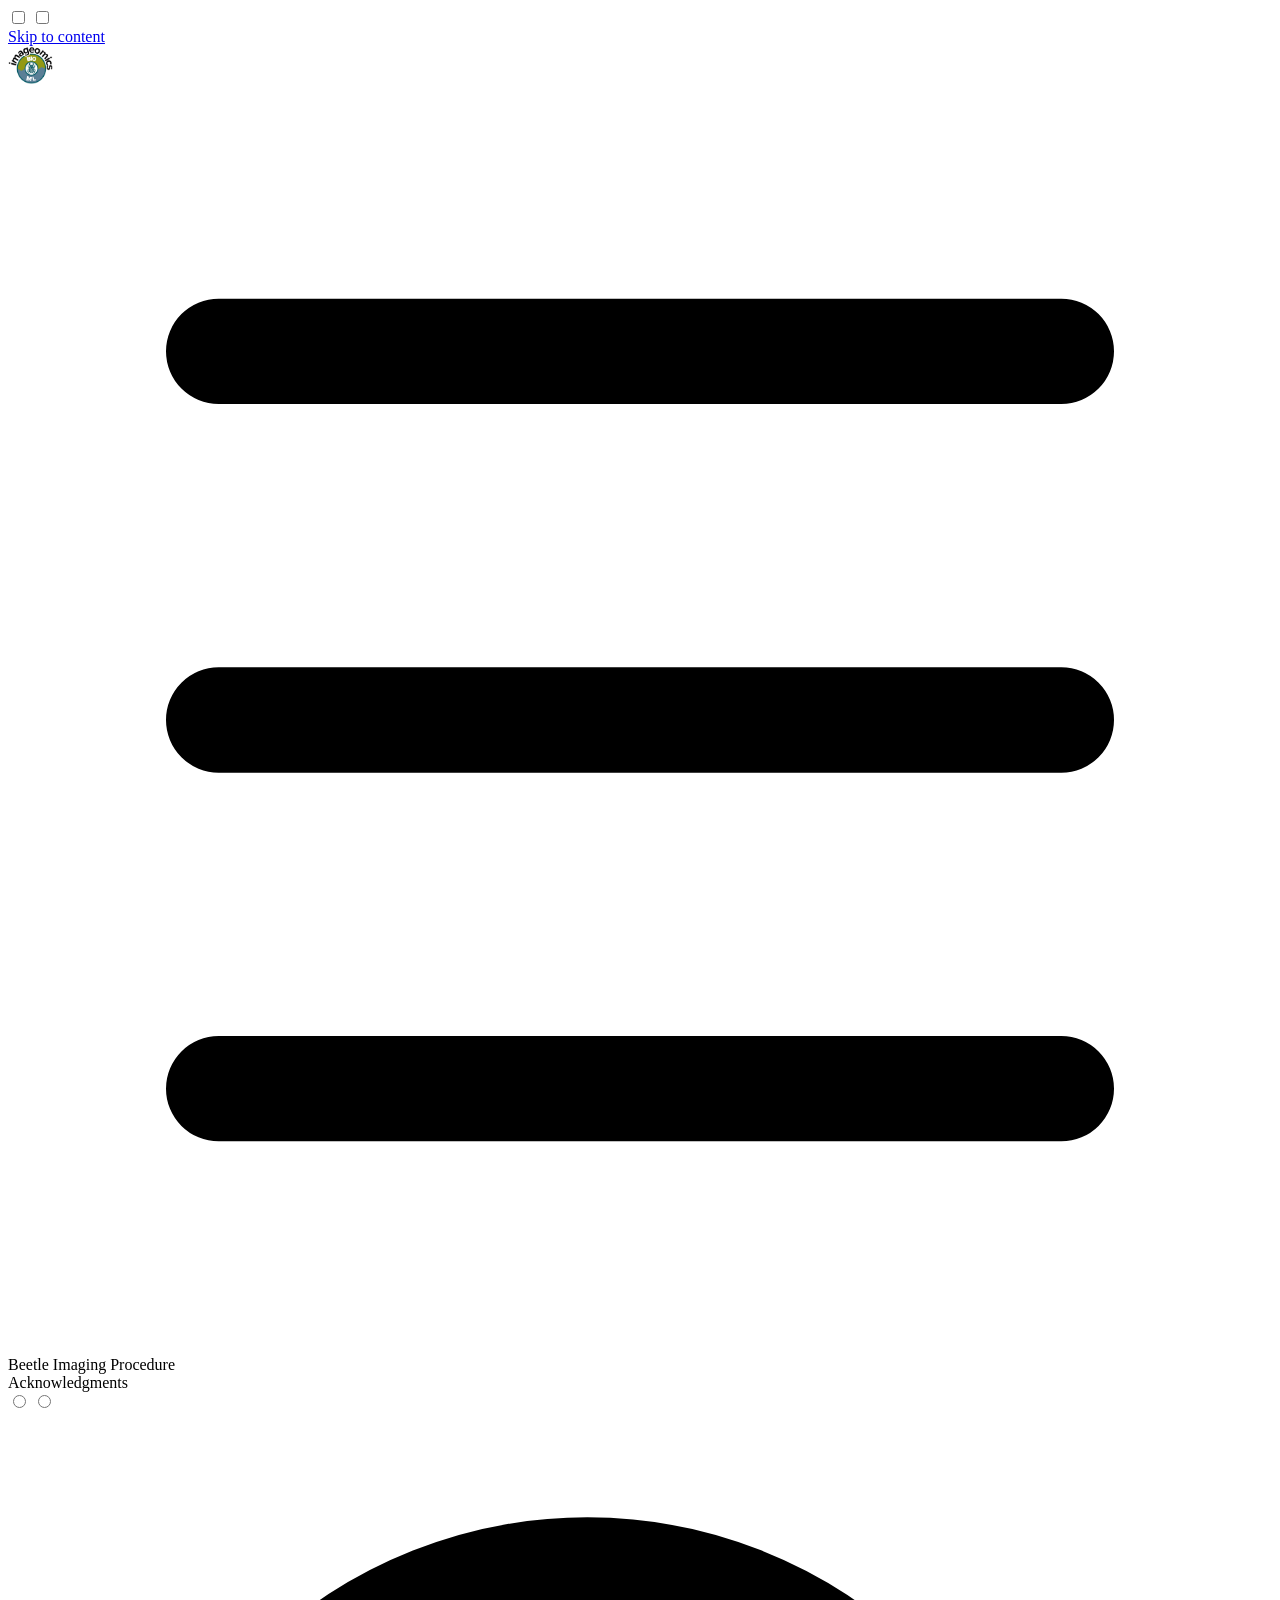
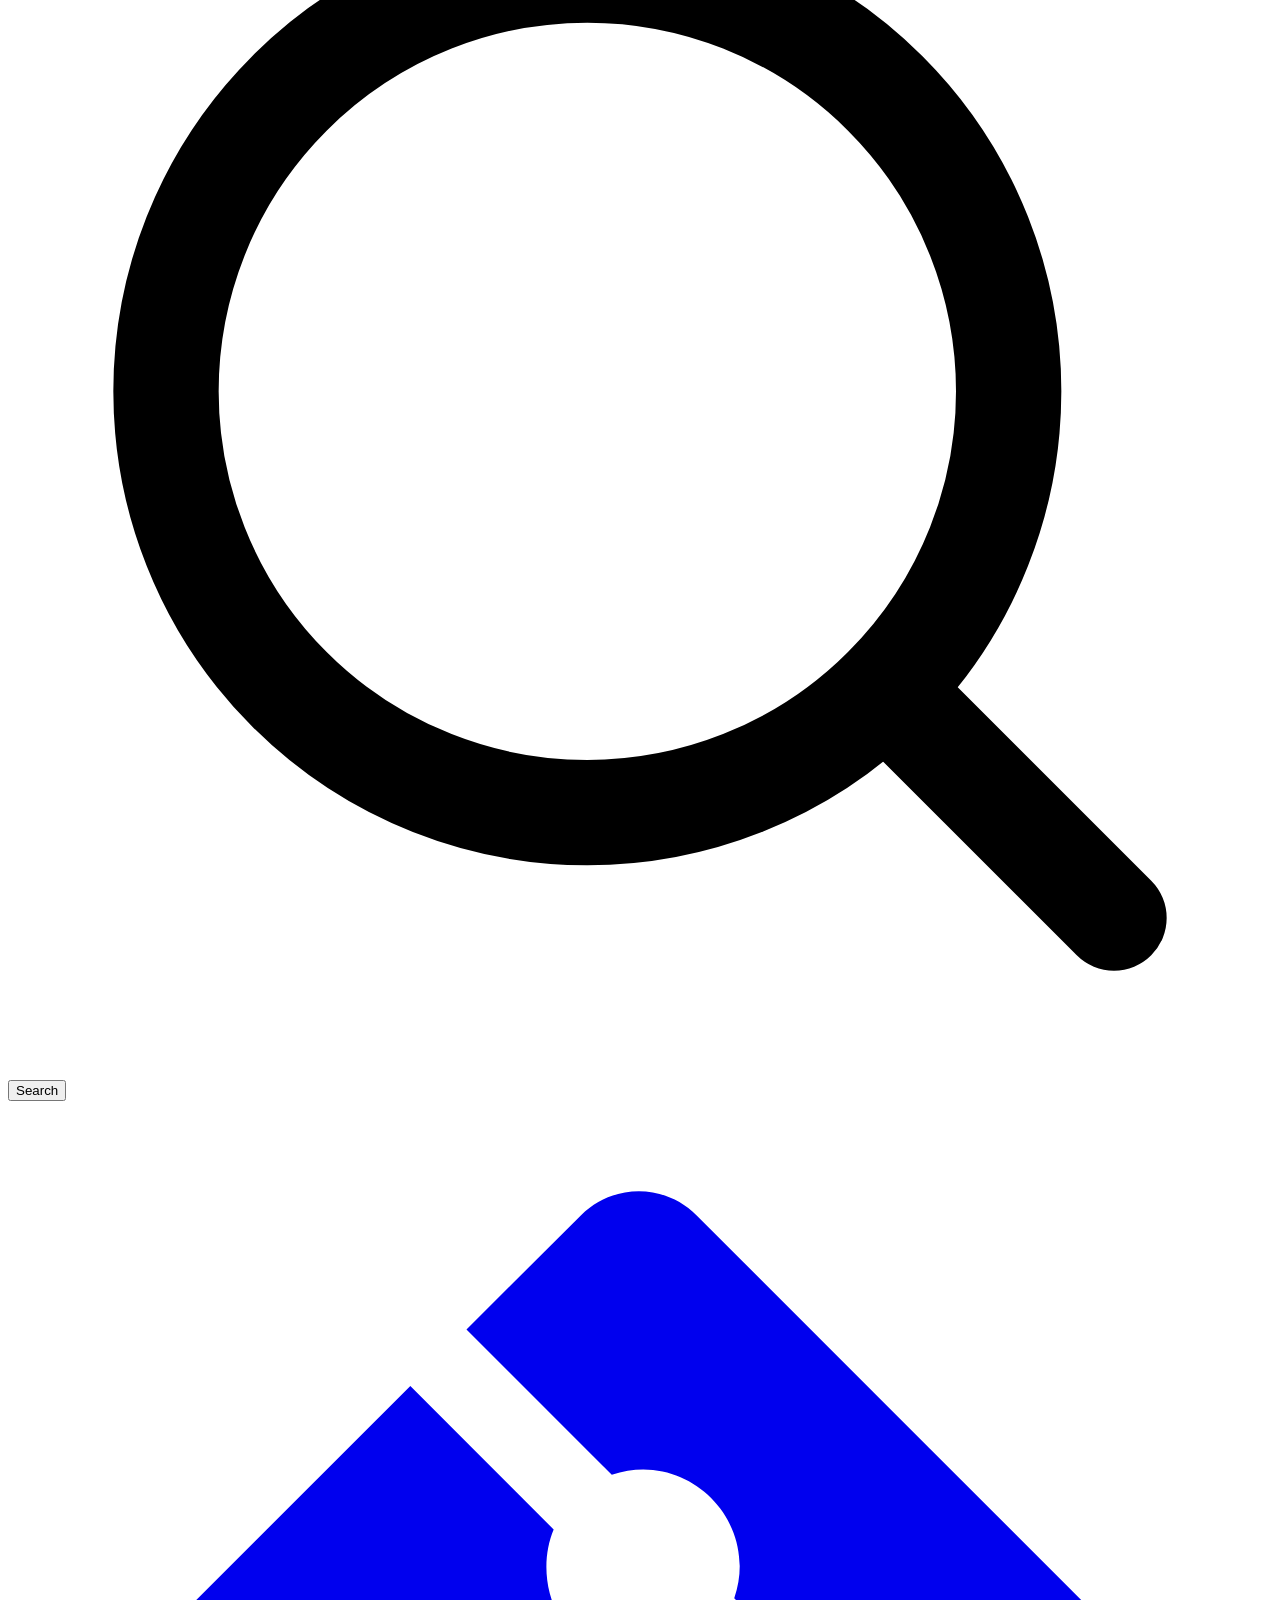
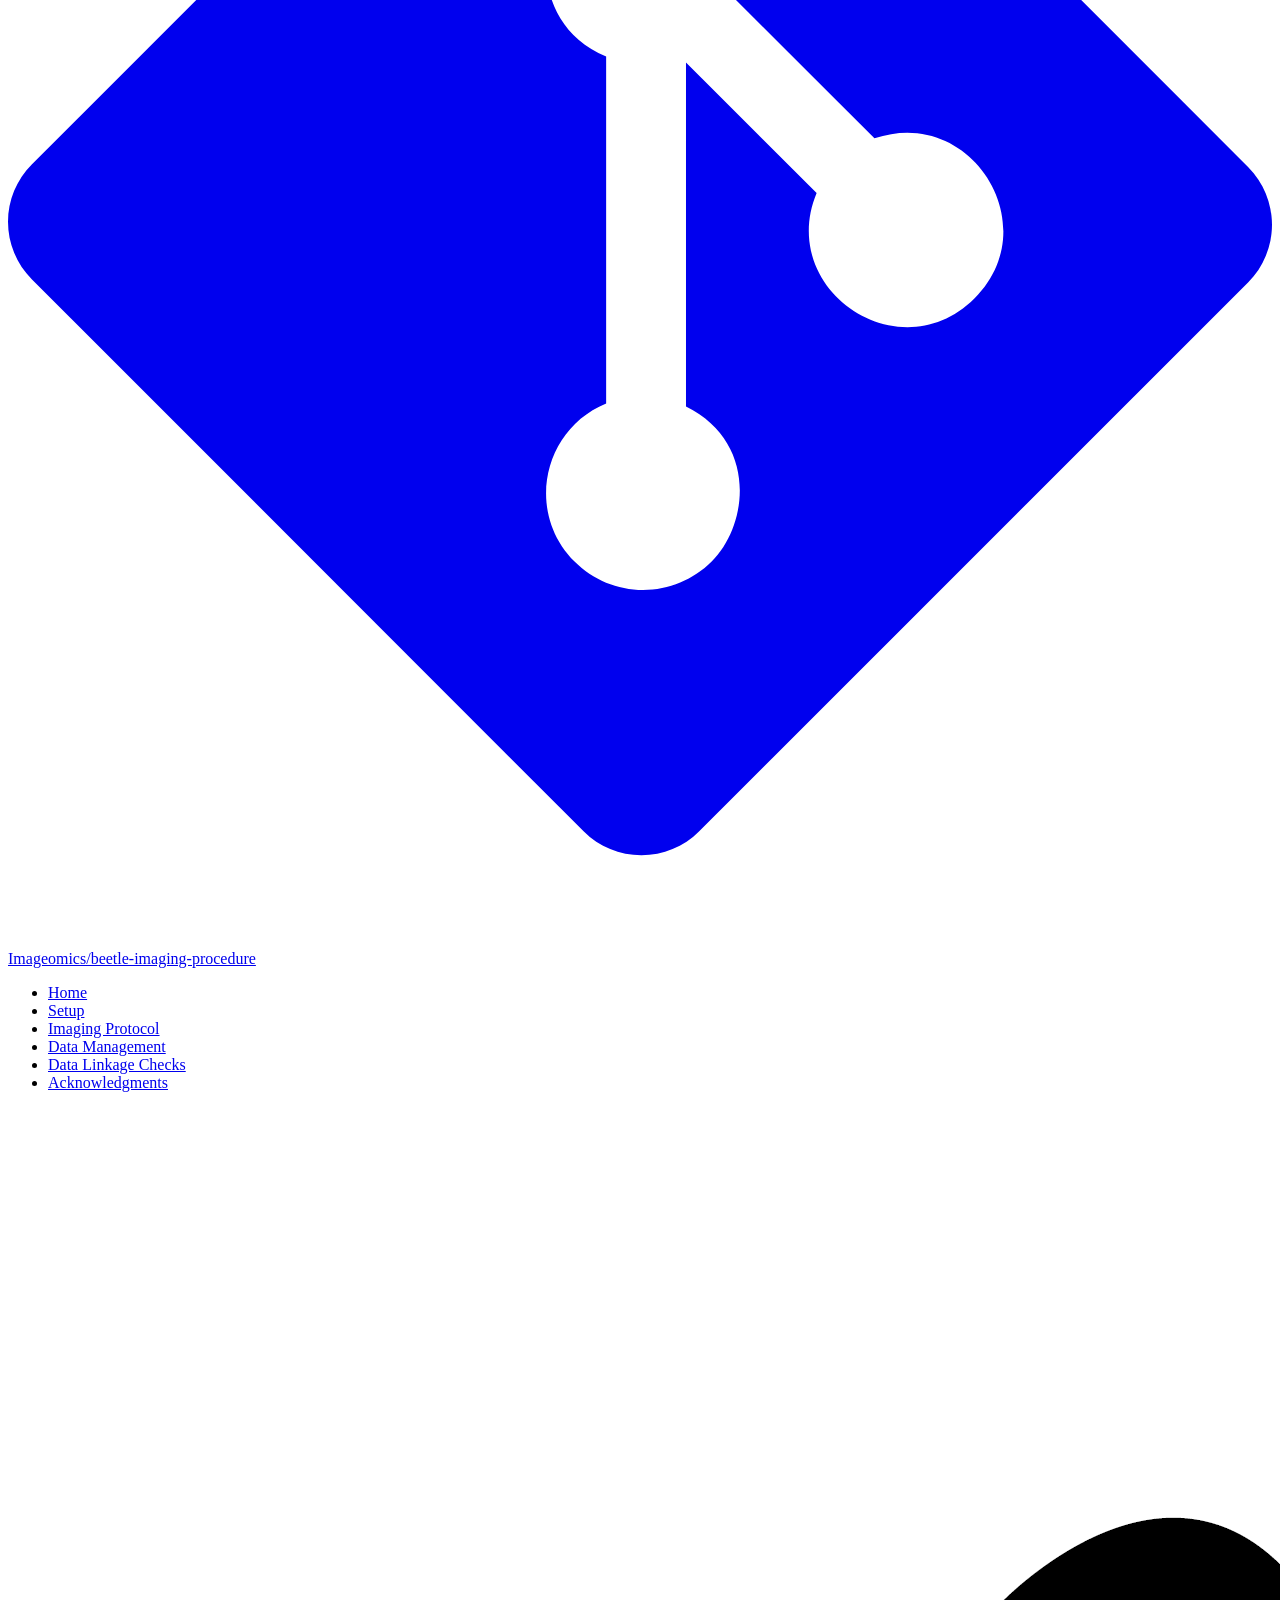
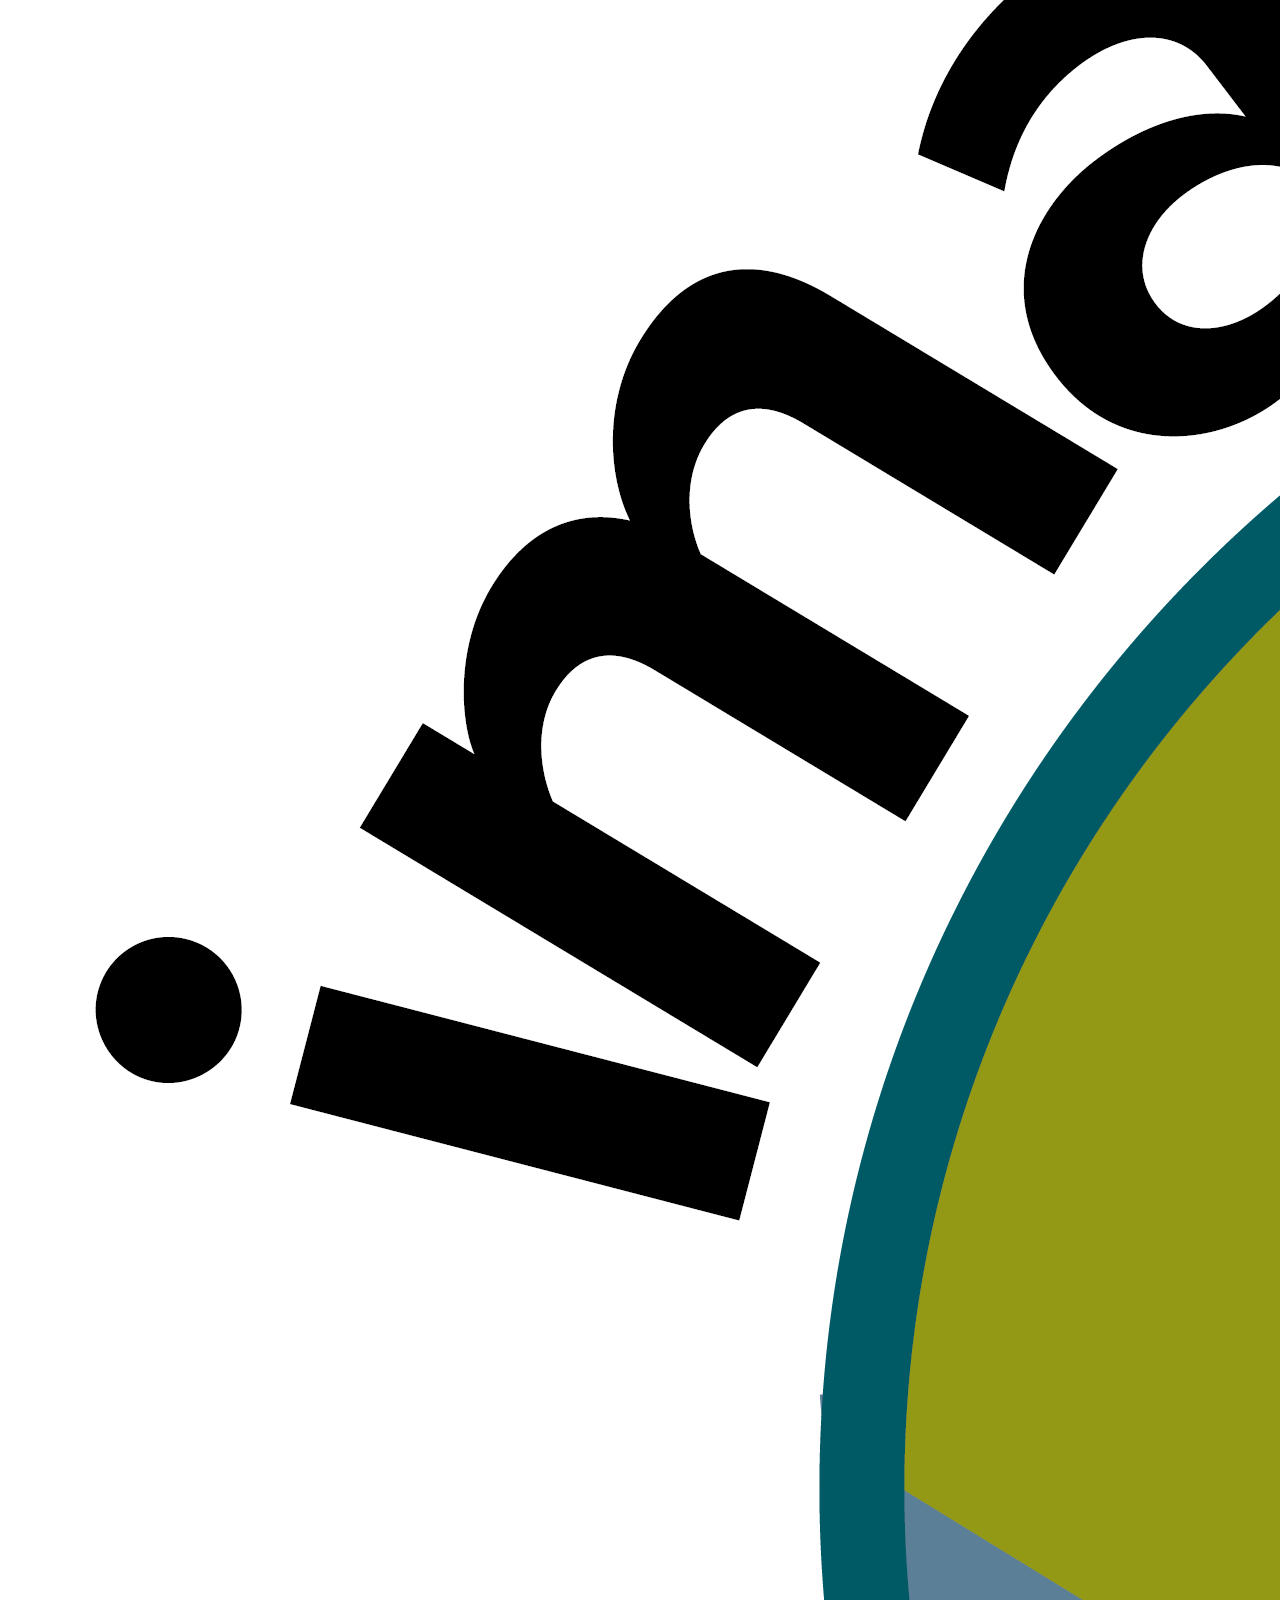
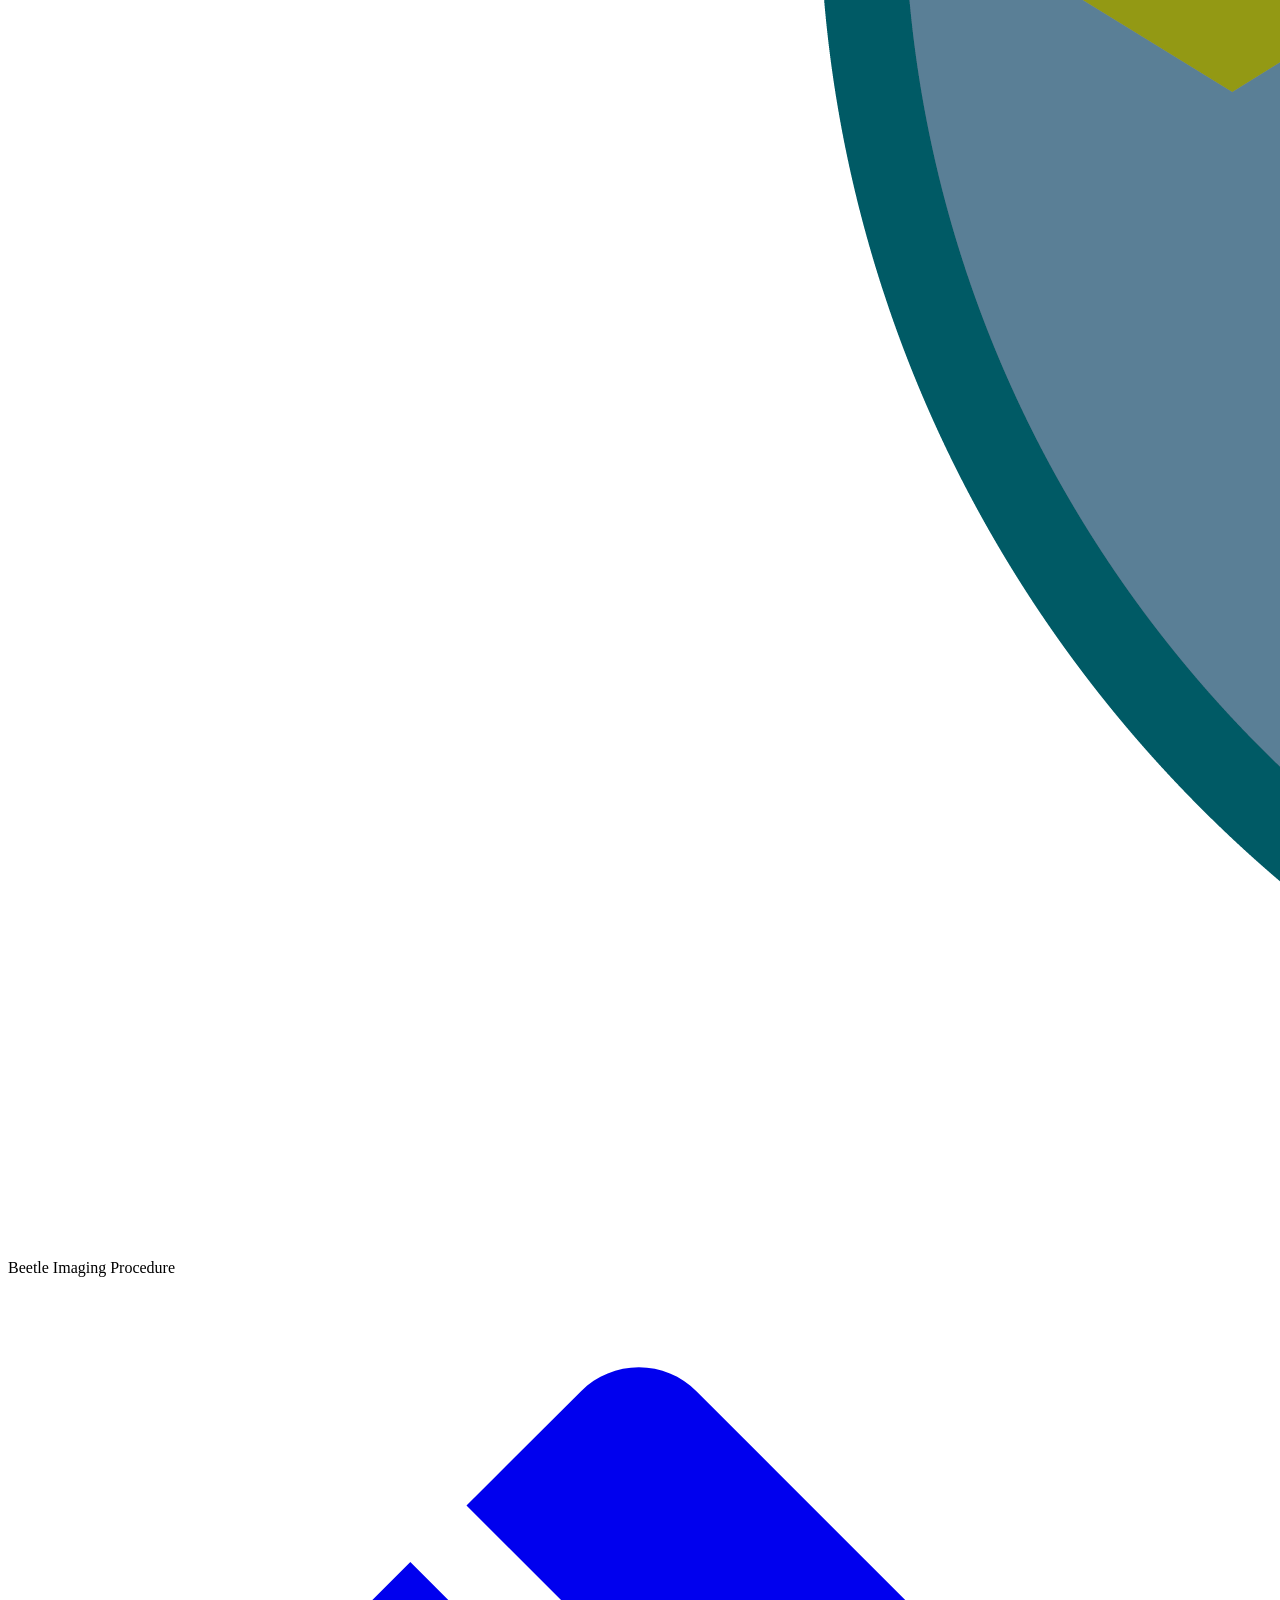
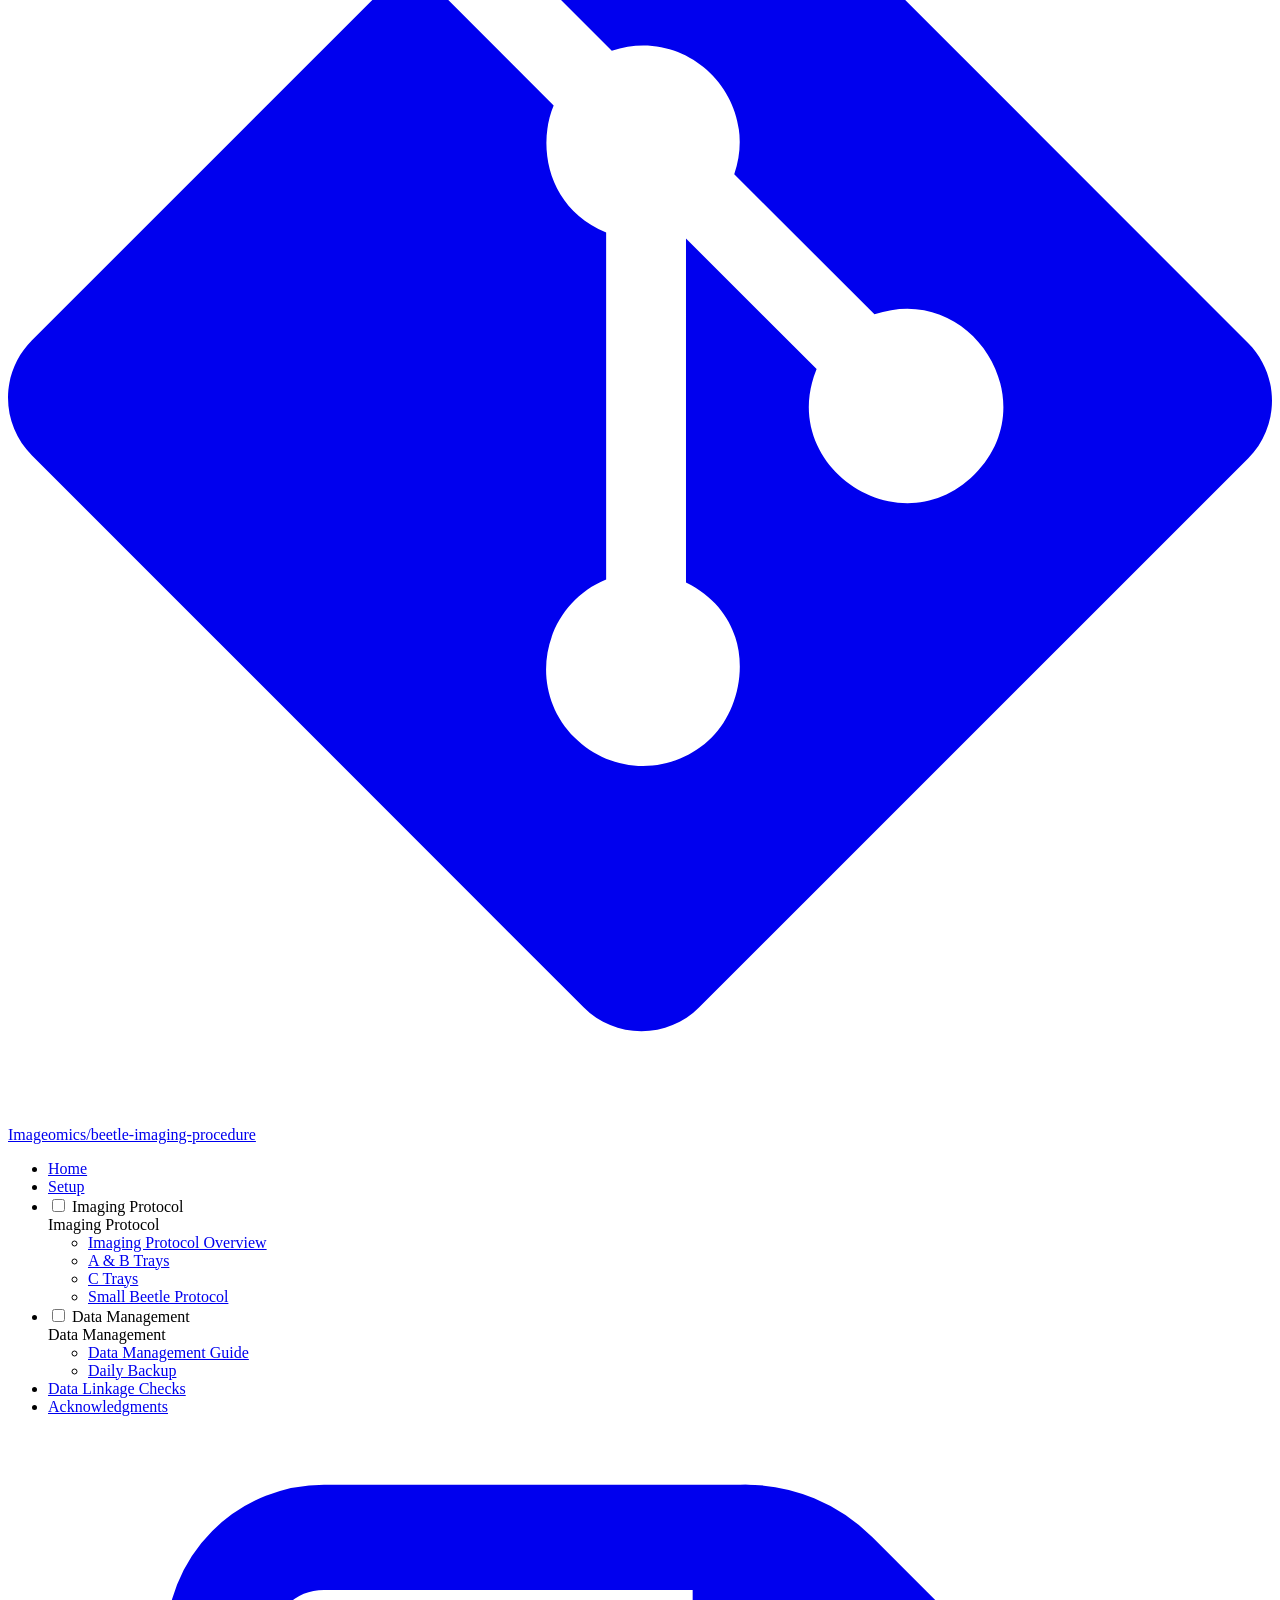
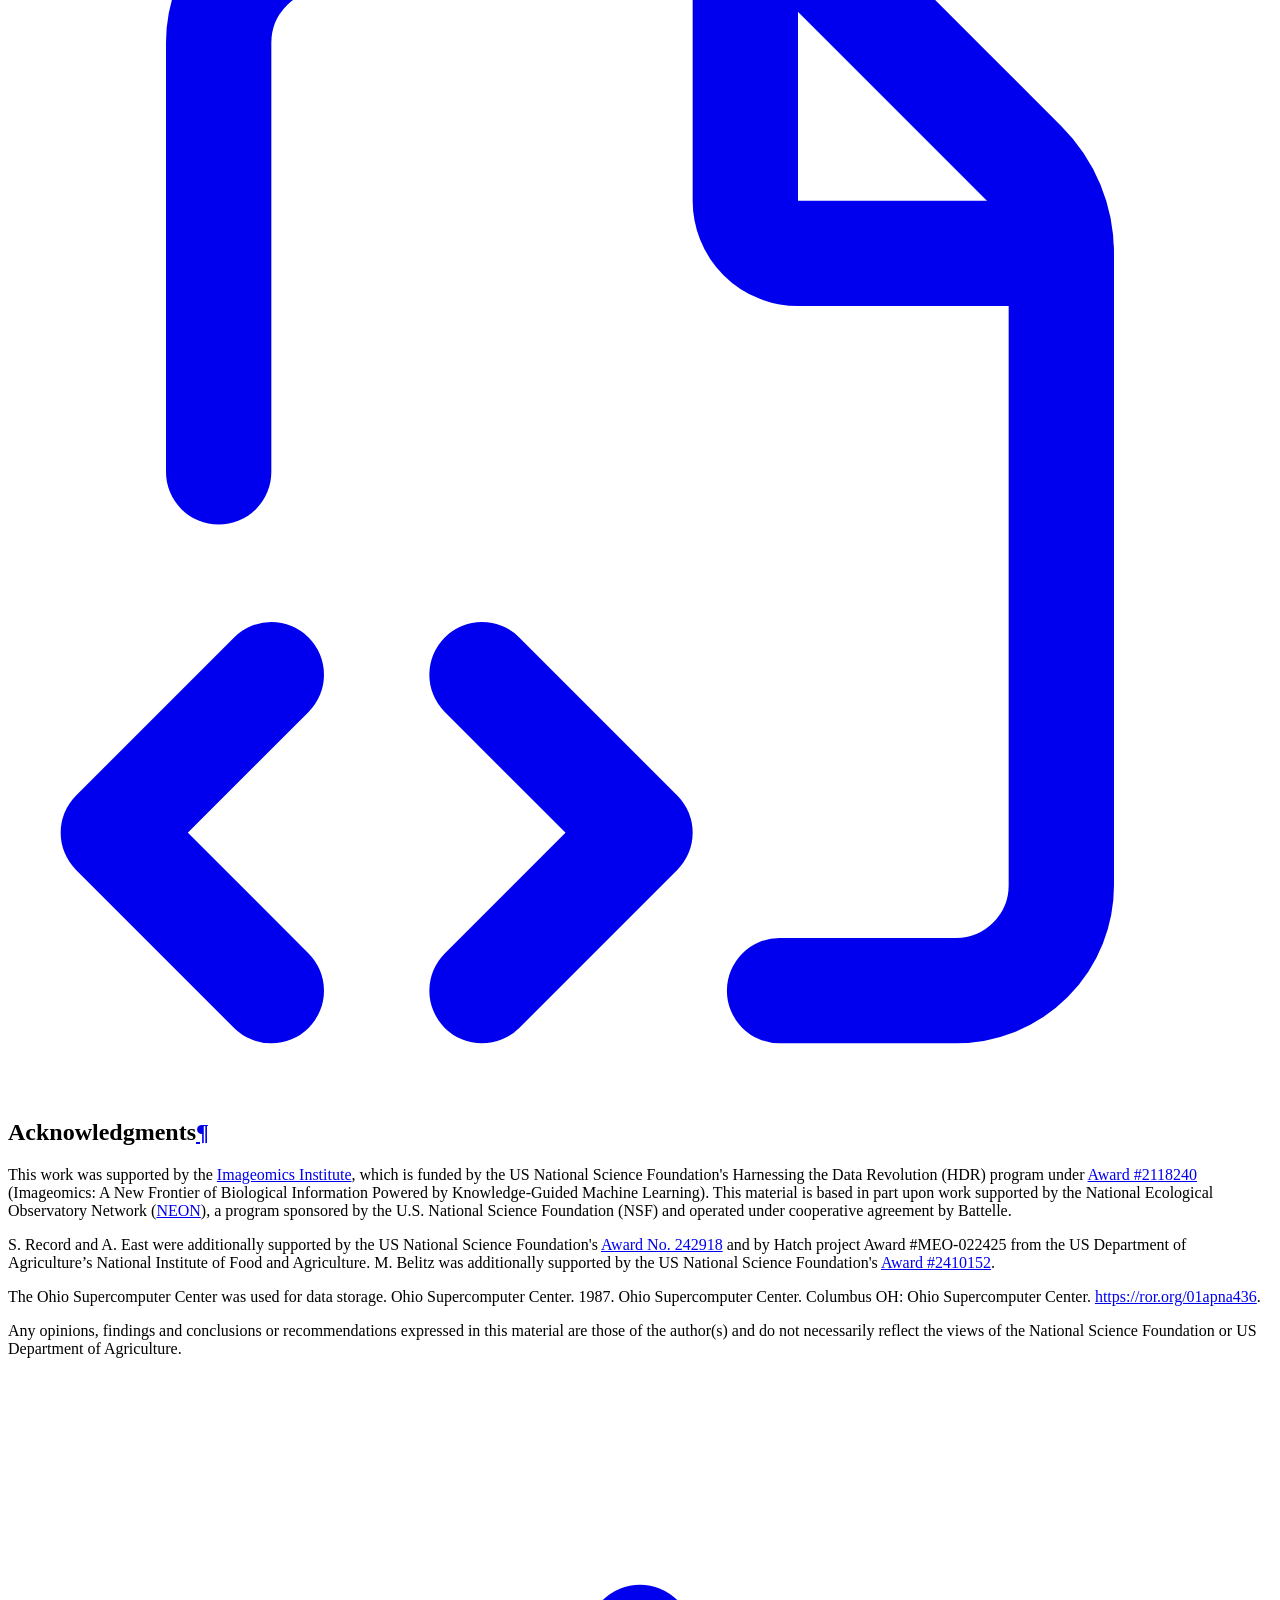
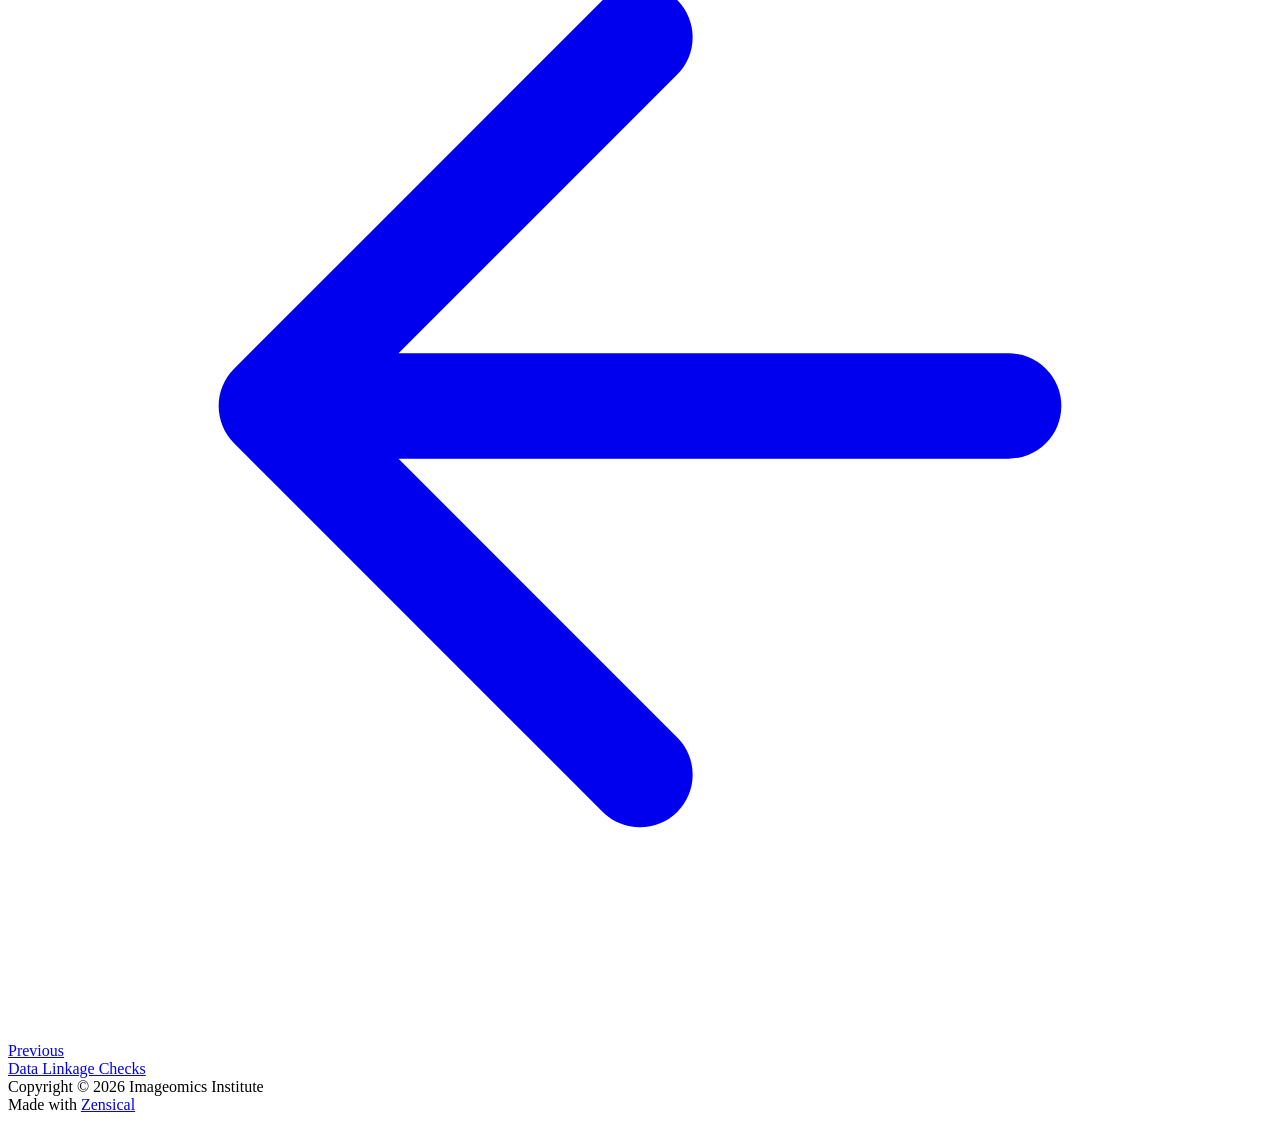
==== acknowledgments/index.html @ e871ddfe "deploy: 4fdbc3232bb07e71bcf5f087051353f0564ea227" ====
<!doctype html>
<html lang="en" class="no-js">
  <head>
    
      <meta charset="utf-8">
      <meta name="viewport" content="width=device-width,initial-scale=1">
      
        <meta name="description" content="Standard Operating Procedure (SOP) for Imaging Pinned Ground Beetles at the NEON Biorepository.">
      
      
      
        <link rel="canonical" href="https://imageomics.github.io/beetle-imaging-procedure/acknowledgments/">
      
      
        <link rel="prev" href="../manual-checks/">
      
      
      
        
      
      
      <link rel="icon" href="../assets/beetle-pixel.png">
      <meta name="generator" content="zensical-0.0.45">
    
    
      
        <title>Acknowledgments - Beetle Imaging Procedure</title>
      
    
    
      
        
      
      <link rel="stylesheet" href="../assets/stylesheets/modern/main.fba56155.min.css">
      
        
          
        
        <link rel="stylesheet" href="../assets/stylesheets/modern/palette.dfe2e883.min.css">
      
      


    
    
      
    
    
      
        
        
        <link rel="preconnect" href="https://fonts.gstatic.com" crossorigin>
        <link rel="stylesheet" href="https://fonts.googleapis.com/css?family=Inter:300,300i,400,400i,500,500i,700,700i%7CJetBrains+Mono:400,400i,700,700i&amp;display=fallback">
        <style>:root{--md-text-font:"Inter";--md-code-font:"JetBrains Mono"}</style>
      
    
    
      <link rel="stylesheet" href="../stylesheets/extra.css">
    
    <script>__md_scope=new URL("..",location),__md_scope.pathname.endsWith("/")||(__md_scope=new URL(__md_scope.pathname+"/",location)),__md_hash=e=>[...e].reduce(((e,t)=>(e<<5)-e+t.charCodeAt(0)),0),__md_get=(e,t=localStorage,_=__md_scope)=>JSON.parse(t.getItem(_.pathname+"."+e)),__md_set=(e,t,_=localStorage,a=__md_scope)=>{try{_.setItem(a.pathname+"."+e,JSON.stringify(t))}catch(e){}},document.documentElement.setAttribute("data-platform",navigator.platform)</script>
    
      

    
    
  </head>
  
  
    
    
      
    
    
    
    
    <body dir="ltr" data-md-color-scheme="default" data-md-color-primary="custom" data-md-color-accent="custom">
  
    
    <input class="md-toggle" data-md-toggle="drawer" type="checkbox" id="__drawer" autocomplete="off">
    <input class="md-toggle" data-md-toggle="search" type="checkbox" id="__search" autocomplete="off">
    <label class="md-overlay" for="__drawer" aria-label="Navigation"></label>
    <div data-md-component="skip">
      
        
        <a href="#acknowledgments" class="md-skip">
          Skip to content
        </a>
      
    </div>
    <div data-md-component="announce">
      
    </div>
    
    
      

  

<header class="md-header md-header--shadow md-header--lifted" data-md-component="header">
  <nav class="md-header__inner md-grid" aria-label="Header">
    <a href="./.." title="Beetle Imaging Procedure" class="md-header__button md-logo" aria-label="Beetle Imaging Procedure" data-md-component="logo">
      
  <img src="../assets/Imageomics_logo_beetle.png" alt="Beetle Imaging Procedure">

    </a>
    <label class="md-header__button md-icon" for="__drawer" aria-label="Navigation">
      
      <svg xmlns="http://www.w3.org/2000/svg" fill="none" stroke="currentColor" stroke-linecap="round" stroke-linejoin="round" stroke-width="2" class="lucide lucide-menu" viewBox="0 0 24 24"><path d="M4 5h16M4 12h16M4 19h16"/></svg>
    </label>
    <div class="md-header__title" data-md-component="header-title">
      <div class="md-header__ellipsis">
        <div class="md-header__topic">
          <span class="md-ellipsis">
            Beetle Imaging Procedure
          </span>
        </div>
        <div class="md-header__topic" data-md-component="header-topic">
          <span class="md-ellipsis">
            
              Acknowledgments
            
          </span>
        </div>
      </div>
    </div>
    
      
        <form class="md-header__option" data-md-component="palette">
  
    
    
    
    <input class="md-option" data-md-color-media="none" data-md-color-scheme="default" data-md-color-primary="custom" data-md-color-accent="custom"  aria-label="Switch to dark mode"  type="radio" name="__palette" id="__palette_0">
    
      <label class="md-header__button md-icon" title="Switch to dark mode" for="__palette_1" hidden>
        <svg xmlns="http://www.w3.org/2000/svg" fill="none" stroke="currentColor" stroke-linecap="round" stroke-linejoin="round" stroke-width="2" class="lucide lucide-sun" viewBox="0 0 24 24"><circle cx="12" cy="12" r="4"/><path d="M12 2v2M12 20v2M4.93 4.93l1.41 1.41M17.66 17.66l1.41 1.41M2 12h2M20 12h2M6.34 17.66l-1.41 1.41M19.07 4.93l-1.41 1.41"/></svg>
      </label>
    
  
    
    
    
    <input class="md-option" data-md-color-media="none" data-md-color-scheme="slate" data-md-color-primary="custom" data-md-color-accent="custom"  aria-label="Switch to light mode"  type="radio" name="__palette" id="__palette_1">
    
      <label class="md-header__button md-icon" title="Switch to light mode" for="__palette_0" hidden>
        <svg xmlns="http://www.w3.org/2000/svg" fill="none" stroke="currentColor" stroke-linecap="round" stroke-linejoin="round" stroke-width="2" class="lucide lucide-moon" viewBox="0 0 24 24"><path d="M20.985 12.486a9 9 0 1 1-9.473-9.472c.405-.022.617.46.402.803a6 6 0 0 0 8.268 8.268c.344-.215.825-.004.803.401"/></svg>
      </label>
    
  
</form>
      
    
    
      <script>var palette=__md_get("__palette");if(palette&&palette.color){if("(prefers-color-scheme)"===palette.color.media){var media=matchMedia("(prefers-color-scheme: light)"),input=document.querySelector(media.matches?"[data-md-color-media='(prefers-color-scheme: light)']":"[data-md-color-media='(prefers-color-scheme: dark)']");palette.color.media=input.getAttribute("data-md-color-media"),palette.color.scheme=input.getAttribute("data-md-color-scheme"),palette.color.primary=input.getAttribute("data-md-color-primary"),palette.color.accent=input.getAttribute("data-md-color-accent")}for(var[key,value]of Object.entries(palette.color))document.body.setAttribute("data-md-color-"+key,value)}</script>
    
    
    
      
      
        <label class="md-header__button md-icon" for="__search" aria-label="Search">
          
          <svg xmlns="http://www.w3.org/2000/svg" fill="none" stroke="currentColor" stroke-linecap="round" stroke-linejoin="round" stroke-width="2" class="lucide lucide-search" viewBox="0 0 24 24"><path d="m21 21-4.34-4.34"/><circle cx="11" cy="11" r="8"/></svg>
        </label>
        <div class="md-search" data-md-component="search" role="dialog" aria-label="Search">
  <button type="button" class="md-search__button">
    Search
  </button>
</div>
      
    
    <div class="md-header__source">
      
        <a href="https://github.com/Imageomics/beetle-imaging-procedure" title="Go to repository" class="md-source" data-md-component="source">
  <div class="md-source__icon md-icon">
    
    <svg xmlns="http://www.w3.org/2000/svg" viewBox="0 0 448 512"><!--! Font Awesome Free 7.2.0 by @fontawesome - https://fontawesome.com License - https://fontawesome.com/license/free (Icons: CC BY 4.0, Fonts: SIL OFL 1.1, Code: MIT License) Copyright 2026 Fonticons, Inc.--><path fill="currentColor" d="M439.6 236.1 244 40.5c-5.4-5.5-12.8-8.5-20.4-8.5s-15 3-20.4 8.4L162.5 81l51.5 51.5c27.1-9.1 52.7 16.8 43.4 43.7l49.7 49.7c34.2-11.8 61.2 31 35.5 56.7-26.5 26.5-70.2-2.9-56-37.3L240.3 199v121.9c25.3 12.5 22.3 41.8 9.1 55-6.4 6.4-15.2 10.1-24.3 10.1s-17.8-3.6-24.3-10.1c-17.6-17.6-11.1-46.9 11.2-56v-123c-20.8-8.5-24.6-30.7-18.6-45L142.6 101 8.5 235.1C3 240.6 0 247.9 0 255.5s3 15 8.5 20.4l195.6 195.7c5.4 5.4 12.7 8.4 20.4 8.4s15-3 20.4-8.4l194.7-194.7c5.4-5.4 8.4-12.8 8.4-20.4s-3-15-8.4-20.4"/></svg>
  </div>
  <div class="md-source__repository">
    Imageomics/beetle-imaging-procedure
  </div>
</a>
      
    </div>
  </nav>
  
    
      
<nav class="md-tabs" aria-label="Tabs" data-md-component="tabs">
  <div class="md-grid">
    <ul class="md-tabs__list">
      
        
  
  
  
  
    <li class="md-tabs__item">
      <a href="./.." class="md-tabs__link">
        
  
  Home

      </a>
    </li>
  

      
        
  
  
  
  
    <li class="md-tabs__item">
      <a href="../setup/" class="md-tabs__link">
        
  
  Setup

      </a>
    </li>
  

      
        
  
  
  
  
    
      
      
        
      
        
      
        
      
        
      
    
    
    
    
      <li class="md-tabs__item">
        <a href="../imaging-protocol/protocol-overview/" class="md-tabs__link">
          
  
  Imaging Protocol

        </a>
      </li>
    
  

      
        
  
  
  
  
    
      
      
        
      
        
      
    
    
    
    
      <li class="md-tabs__item">
        <a href="../data-management/management-guide/" class="md-tabs__link">
          
  
  Data Management

        </a>
      </li>
    
  

      
        
  
  
  
  
    <li class="md-tabs__item">
      <a href="../manual-checks/" class="md-tabs__link">
        
  
  Data Linkage Checks

      </a>
    </li>
  

      
        
  
  
  
    
  
  
    <li class="md-tabs__item md-tabs__item--active">
      <a href="././" class="md-tabs__link">
        
  
  Acknowledgments

      </a>
    </li>
  

      
    </ul>
  </div>
</nav>
    
  
</header>
    
    <div class="md-container" data-md-component="container">
      
      
        
      
      <main class="md-main" data-md-component="main">
        <div class="md-main__inner md-grid">
          
            
              
              <div class="md-sidebar md-sidebar--primary" data-md-component="sidebar" data-md-type="navigation" >
                <div class="md-sidebar__scrollwrap">
                  <div class="md-sidebar__inner">
                    


  


<nav class="md-nav md-nav--primary md-nav--lifted" aria-label="Navigation" data-md-level="0">
  <label class="md-nav__title" for="__drawer">
    <a href="./.." title="Beetle Imaging Procedure" class="md-nav__button md-logo" aria-label="Beetle Imaging Procedure" data-md-component="logo">
      
  <img src="../assets/Imageomics_logo_beetle.png" alt="Beetle Imaging Procedure">

    </a>
    Beetle Imaging Procedure
  </label>
  
    <div class="md-nav__source">
      <a href="https://github.com/Imageomics/beetle-imaging-procedure" title="Go to repository" class="md-source" data-md-component="source">
  <div class="md-source__icon md-icon">
    
    <svg xmlns="http://www.w3.org/2000/svg" viewBox="0 0 448 512"><!--! Font Awesome Free 7.2.0 by @fontawesome - https://fontawesome.com License - https://fontawesome.com/license/free (Icons: CC BY 4.0, Fonts: SIL OFL 1.1, Code: MIT License) Copyright 2026 Fonticons, Inc.--><path fill="currentColor" d="M439.6 236.1 244 40.5c-5.4-5.5-12.8-8.5-20.4-8.5s-15 3-20.4 8.4L162.5 81l51.5 51.5c27.1-9.1 52.7 16.8 43.4 43.7l49.7 49.7c34.2-11.8 61.2 31 35.5 56.7-26.5 26.5-70.2-2.9-56-37.3L240.3 199v121.9c25.3 12.5 22.3 41.8 9.1 55-6.4 6.4-15.2 10.1-24.3 10.1s-17.8-3.6-24.3-10.1c-17.6-17.6-11.1-46.9 11.2-56v-123c-20.8-8.5-24.6-30.7-18.6-45L142.6 101 8.5 235.1C3 240.6 0 247.9 0 255.5s3 15 8.5 20.4l195.6 195.7c5.4 5.4 12.7 8.4 20.4 8.4s15-3 20.4-8.4l194.7-194.7c5.4-5.4 8.4-12.8 8.4-20.4s-3-15-8.4-20.4"/></svg>
  </div>
  <div class="md-source__repository">
    Imageomics/beetle-imaging-procedure
  </div>
</a>
    </div>
  
  <ul class="md-nav__list" data-md-scrollfix>
    
      
      
  
  
  
  
    <li class="md-nav__item">
      <a href="./.." class="md-nav__link">
        
  
  
  <span class="md-ellipsis">
    
  
  Home

    
  </span>
  
  

      </a>
    </li>
  

    
      
      
  
  
  
  
    <li class="md-nav__item">
      <a href="../setup/" class="md-nav__link">
        
  
  
  <span class="md-ellipsis">
    
  
  Setup

    
  </span>
  
  

      </a>
    </li>
  

    
      
      
  
  
  
  
    
    
      
        
      
        
      
        
      
        
      
    
    
    
      
      
        
      
    
    
    <li class="md-nav__item md-nav__item--nested">
      
        
        
        <input class="md-nav__toggle md-toggle " type="checkbox" id="__nav_3" >
        
          
          <label class="md-nav__link" for="__nav_3" id="__nav_3_label" tabindex="0">
            
  
  
  <span class="md-ellipsis">
    
  
  Imaging Protocol

    
  </span>
  
  

            <span class="md-nav__icon md-icon"></span>
          </label>
        
        <nav class="md-nav" data-md-level="1" aria-labelledby="__nav_3_label" aria-expanded="false">
          <label class="md-nav__title" for="__nav_3">
            <span class="md-nav__icon md-icon"></span>
            
  
  Imaging Protocol

          </label>
          <ul class="md-nav__list" data-md-scrollfix>
            
              
                
  
  
  
  
    <li class="md-nav__item">
      <a href="../imaging-protocol/protocol-overview/" class="md-nav__link">
        
  
  
  <span class="md-ellipsis">
    
  
  Imaging Protocol Overview

    
  </span>
  
  

      </a>
    </li>
  

              
            
              
                
  
  
  
  
    <li class="md-nav__item">
      <a href="../imaging-protocol/A-B-trays/" class="md-nav__link">
        
  
  
  <span class="md-ellipsis">
    
  
  A & B Trays

    
  </span>
  
  

      </a>
    </li>
  

              
            
              
                
  
  
  
  
    <li class="md-nav__item">
      <a href="../imaging-protocol/C-trays/" class="md-nav__link">
        
  
  
  <span class="md-ellipsis">
    
  
  C Trays

    
  </span>
  
  

      </a>
    </li>
  

              
            
              
                
  
  
  
  
    <li class="md-nav__item">
      <a href="../imaging-protocol/small-beetle-protocol/" class="md-nav__link">
        
  
  
  <span class="md-ellipsis">
    
  
  Small Beetle Protocol

    
  </span>
  
  

      </a>
    </li>
  

              
            
          </ul>
        </nav>
      
    </li>
  

    
      
      
  
  
  
  
    
    
      
        
      
        
      
    
    
    
      
      
        
      
    
    
    <li class="md-nav__item md-nav__item--nested">
      
        
        
        <input class="md-nav__toggle md-toggle " type="checkbox" id="__nav_4" >
        
          
          <label class="md-nav__link" for="__nav_4" id="__nav_4_label" tabindex="0">
            
  
  
  <span class="md-ellipsis">
    
  
  Data Management

    
  </span>
  
  

            <span class="md-nav__icon md-icon"></span>
          </label>
        
        <nav class="md-nav" data-md-level="1" aria-labelledby="__nav_4_label" aria-expanded="false">
          <label class="md-nav__title" for="__nav_4">
            <span class="md-nav__icon md-icon"></span>
            
  
  Data Management

          </label>
          <ul class="md-nav__list" data-md-scrollfix>
            
              
                
  
  
  
  
    <li class="md-nav__item">
      <a href="../data-management/management-guide/" class="md-nav__link">
        
  
  
  <span class="md-ellipsis">
    
  
  Data Management Guide

    
  </span>
  
  

      </a>
    </li>
  

              
            
              
                
  
  
  
  
    <li class="md-nav__item">
      <a href="../data-management/daily-backup/" class="md-nav__link">
        
  
  
  <span class="md-ellipsis">
    
  
  Daily Backup

    
  </span>
  
  

      </a>
    </li>
  

              
            
          </ul>
        </nav>
      
    </li>
  

    
      
      
  
  
  
  
    <li class="md-nav__item">
      <a href="../manual-checks/" class="md-nav__link">
        
  
  
  <span class="md-ellipsis">
    
  
  Data Linkage Checks

    
  </span>
  
  

      </a>
    </li>
  

    
      
      
  
  
    
  
  
  
    <li class="md-nav__item md-nav__item--active">
      
      
      
      
        
      
      
      <a href="././" class="md-nav__link md-nav__link--active">
        
  
  
  <span class="md-ellipsis">
    
  
  Acknowledgments

    
  </span>
  
  

      </a>
      
    </li>
  

    
  </ul>
</nav>
                  </div>
                </div>
              </div>
            
            
              
              <div class="md-sidebar md-sidebar--secondary" data-md-component="sidebar" data-md-type="toc" >
                <div class="md-sidebar__scrollwrap">
                  
                    
                    
                    
                      
                    
                    
                  
                  <div class="md-sidebar__inner">
                    


<nav class="md-nav md-nav--secondary" aria-label="On this page">
  
  
  
    
  
  
</nav>
                  </div>
                </div>
              </div>
            
          
          
            <div class="md-content" data-md-component="content">
              
                



  


              
              <article class="md-content__inner md-typeset">
                
                  
  
  
    
      
    
    <a href="https://github.com/Imageomics/beetle-imaging-procedure/raw/master/docs/acknowledgments.md" title="View source of this page" class="md-content__button md-icon">
      
      <svg xmlns="http://www.w3.org/2000/svg" fill="none" stroke="currentColor" stroke-linecap="round" stroke-linejoin="round" stroke-width="2" class="lucide lucide-file-code-2" viewBox="0 0 24 24"><path d="M4 12.15V4a2 2 0 0 1 2-2h8a2.4 2.4 0 0 1 1.706.706l3.588 3.588A2.4 2.4 0 0 1 20 8v12a2 2 0 0 1-2 2h-3.35"/><path d="M14 2v5a1 1 0 0 0 1 1h5M5 16l-3 3 3 3M9 22l3-3-3-3"/></svg>
    </a>
  


<h1 id="acknowledgments">Acknowledgments<a class="headerlink" href="#acknowledgments" title="Permanent link">&para;</a></h1>
<p>This work was supported by the <a href="https://imageomics.org">Imageomics Institute</a>, which is funded by the US National Science Foundation's Harnessing the Data Revolution (HDR) program under <a href="https://www.nsf.gov/awardsearch/showAward?AWD_ID=2118240">Award #2118240</a> (Imageomics: A New Frontier of Biological Information Powered by Knowledge-Guided Machine Learning). This material is based in part upon work supported by the National Ecological Observatory Network (<a href="https://www.neonscience.org/">NEON</a>), a program sponsored by the U.S. National Science Foundation (NSF) and operated under cooperative agreement by Battelle.</p>
<p>S. Record and A. East were additionally supported by the US National Science Foundation's <a href="https://www.nsf.gov/awardsearch/showAward?AWD_ID=2429418&amp;HistoricalAwards=false">Award No. 242918</a> and by Hatch project Award #MEO-022425 from the US Department of Agriculture’s National Institute of Food and Agriculture. M. Belitz was additionally supported by the US National Science Foundation's <a href="https://www.nsf.gov/awardsearch/showAward?AWD_ID=2410152&amp;HistoricalAwards=false">Award #2410152</a>.</p>
<p>The Ohio Supercomputer Center was used for data storage. Ohio Supercomputer Center. 1987. Ohio Supercomputer Center. Columbus OH: Ohio Supercomputer Center. <a href="https://ror.org/01apna436">https://ror.org/01apna436</a>.</p>
<p>Any opinions, findings and conclusions or recommendations expressed in this material are those of the author(s) and do not necessarily reflect the views of the National Science Foundation or US Department of Agriculture. </p>














                
              </article>
            </div>
          
          
  <script>var tabs=__md_get("__tabs");if(Array.isArray(tabs))e:for(var set of document.querySelectorAll(".tabbed-set")){var labels=set.querySelector(".tabbed-labels");for(var tab of tabs)for(var label of labels.getElementsByTagName("label"))if(label.innerText.trim()===tab){var input=document.getElementById(label.htmlFor);input.checked=!0;continue e}}</script>

<script>var target=document.getElementById(location.hash.slice(1));target&&target.name&&(target.checked=target.name.startsWith("__tabbed_"))</script>
        </div>
        
          <button type="button" class="md-top md-icon" data-md-component="top" hidden>
  
  <svg xmlns="http://www.w3.org/2000/svg" fill="none" stroke="currentColor" stroke-linecap="round" stroke-linejoin="round" stroke-width="2" class="lucide lucide-circle-arrow-up" viewBox="0 0 24 24"><circle cx="12" cy="12" r="10"/><path d="m16 12-4-4-4 4M12 16V8"/></svg>
  Back to top
</button>
        
      </main>
      
        <footer class="md-footer">
  
    
      
      <nav class="md-footer__inner md-grid" aria-label="Footer" >
        
          
          <a href="../manual-checks/" class="md-footer__link md-footer__link--prev" aria-label="Previous: Data Linkage Checks">
            <div class="md-footer__button md-icon">
              
              <svg xmlns="http://www.w3.org/2000/svg" fill="none" stroke="currentColor" stroke-linecap="round" stroke-linejoin="round" stroke-width="2" class="lucide lucide-arrow-left" viewBox="0 0 24 24"><path d="m12 19-7-7 7-7M19 12H5"/></svg>
            </div>
            <div class="md-footer__title">
              <span class="md-footer__direction">
                Previous
              </span>
              <div class="md-ellipsis">
                Data Linkage Checks
              </div>
            </div>
          </a>
        
        
      </nav>
    
  
  <div class="md-footer-meta md-typeset">
    <div class="md-footer-meta__inner md-grid">
      <div class="md-copyright">
  
    <div class="md-copyright__highlight">
      Copyright &copy; 2026 Imageomics Institute
    </div>
  
  
    Made with
    <a href="https://zensical.org/" target="_blank" rel="noopener">
      Zensical
    </a>
  
</div>
      
    </div>
  </div>
</footer>
      
    </div>
    <div class="md-dialog" data-md-component="dialog">
      <div class="md-dialog__inner md-typeset"></div>
    </div>
    
    
    
      
      
      <script id="__config" type="application/json">{"annotate":null,"base":"..","features":["content.action.view","content.code.annotate","content.code.copy","content.footnote.tooltips","content.tabs.link","content.tooltips","navigation.footer","navigation.indexes","navigation.instant","navigation.instant.prefetch","navigation.path","navigation.sections","navigation.tabs","navigation.tabs.sticky","navigation.top","navigation.tracking","search.highlight"],"search":"../assets/javascripts/workers/search.e2d2d235.min.js","tags":null,"translations":{"clipboard.copied":"Copied to clipboard","clipboard.copy":"Copy to clipboard","search.result.more.one":"1 more on this page","search.result.more.other":"# more on this page","search.result.none":"No matching documents","search.result.one":"1 matching document","search.result.other":"# matching documents","search.result.placeholder":"Type to start searching","search.result.term.missing":"Missing","select.version":"Select version"},"version":null}</script>
    
    
      <script src="../assets/javascripts/bundle.6e5f0216.min.js"></script>
      
    
  </body>
</html>
---- assets/stylesheets/modern/main.fba56155.min.css ----
@charset "UTF-8";html{-webkit-text-size-adjust:none;-moz-text-size-adjust:none;text-size-adjust:none;box-sizing:border-box}*,:after,:before{box-sizing:inherit}@media (prefers-reduced-motion){*,:after,:before{transition:none!important}}body{margin:0}a,button,input,label{-webkit-tap-highlight-color:transparent}a{color:inherit;text-decoration:none}hr{border:0;box-sizing:initial;display:block;height:.05rem;overflow:visible;padding:0}small{font-size:80%}sub,sup{line-height:1em}img{border-style:none}table{border-collapse:initial;border-spacing:0}td,th{font-weight:400;vertical-align:top}button{background:#0000;border:0;font-family:inherit;font-size:inherit;margin:0;padding:0}input{border:0;outline:none}:root{--md-primary-fg-color:#4051b5;--md-primary-fg-color--light:#5d6cc0;--md-primary-fg-color--dark:#303fa1;--md-primary-bg-color:#fff;--md-primary-bg-color--light:#ffffffb3;--md-accent-fg-color:#526cfe;--md-accent-fg-color--transparent:#526cfe1a;--md-accent-bg-color:#fff;--md-accent-bg-color--light:#ffffffb3}[data-md-color-scheme=default]{color-scheme:light}[data-md-color-scheme=default] img[src$="#gh-dark-mode-only"],[data-md-color-scheme=default] img[src$="#only-dark"]{display:none}:root,[data-md-color-scheme=default]{--md-hue:225deg;--md-default-fg-color:#000000de;--md-default-fg-color--light:#0000008c;--md-default-fg-color--lighter:#00000052;--md-default-fg-color--lightest:#0000000d;--md-default-bg-color:#fff;--md-default-bg-color--light:#ffffffb3;--md-default-bg-color--lighter:#ffffff4d;--md-default-bg-color--lightest:#ffffff1f;--md-code-fg-color:#36464e;--md-code-bg-color:#f5f5f5;--md-code-bg-color--light:#f5f5f5b3;--md-code-bg-color--lighter:#f5f5f54d;--md-code-hl-color:#4287ff;--md-code-hl-color--light:#4287ff1a;--md-code-hl-number-color:#d52a2a;--md-code-hl-special-color:#db1457;--md-code-hl-function-color:#a846b9;--md-code-hl-constant-color:#6e59d9;--md-code-hl-keyword-color:#3f6ec6;--md-code-hl-string-color:#1c7d4d;--md-code-hl-name-color:var(--md-code-fg-color);--md-code-hl-operator-color:var(--md-default-fg-color--light);--md-code-hl-punctuation-color:var(--md-default-fg-color--light);--md-code-hl-comment-color:var(--md-default-fg-color--light);--md-code-hl-generic-color:var(--md-default-fg-color--light);--md-code-hl-variable-color:var(--md-default-fg-color--light);--md-typeset-color:var(--md-default-fg-color);--md-typeset-a-color:var(--md-primary-fg-color);--md-typeset-del-color:#f5503d26;--md-typeset-ins-color:#0bd57026;--md-typeset-kbd-color:#fafafa;--md-typeset-kbd-accent-color:#fff;--md-typeset-kbd-border-color:#b8b8b8;--md-typeset-mark-color:#ffff0080;--md-typeset-table-color:#0000001f;--md-typeset-table-color--light:rgba(0,0,0,.035);--md-admonition-fg-color:var(--md-default-fg-color);--md-admonition-bg-color:var(--md-default-bg-color);--md-warning-fg-color:#000000de;--md-warning-bg-color:#ff9;--md-shadow-z1:0 0.2rem 0.5rem #0000000d,0 0 0.05rem #0000001a;--md-shadow-z2:0 0.2rem 0.5rem #0000001a,0 0 0.05rem #00000040;--md-shadow-z3:0 0.2rem 0.5rem #0003,0 0 0.05rem #00000059;--color-foreground:0 0 0;--color-background:255 255 255;--color-background-subtle:240 240 240;--color-backdrop:255 255 255}.md-icon svg{fill:currentcolor;display:block;height:1.2rem;width:1.2rem}.md-icon svg.lucide{fill:#0000;stroke:currentcolor}body{-webkit-font-smoothing:antialiased;-moz-osx-font-smoothing:grayscale;--md-text-font-family:var(--md-text-font,_),-apple-system,BlinkMacSystemFont,Helvetica,Arial,sans-serif;--md-code-font-family:var(--md-code-font,_),SFMono-Regular,Consolas,Menlo,monospace}aside,body,input{font-feature-settings:"kern","liga";color:var(--md-typeset-color);font-family:var(--md-text-font-family)}code,kbd,pre{font-feature-settings:"kern";font-family:var(--md-code-font-family)}:root{--md-typeset-table-sort-icon:url('data:image/svg+xml;charset=utf-8,<svg xmlns="http://www.w3.org/2000/svg" fill="none" stroke="currentColor" stroke-linecap="round" stroke-linejoin="round" stroke-width="2" class="lucide lucide-arrow-down-up" viewBox="0 0 24 24"><path d="m3 16 4 4 4-4m-4 4V4m14 4-4-4-4 4m4-4v16"/></svg>');--md-typeset-table-sort-icon--asc:url('data:image/svg+xml;charset=utf-8,<svg xmlns="http://www.w3.org/2000/svg" fill="none" stroke="currentColor" stroke-linecap="round" stroke-linejoin="round" stroke-width="2" class="lucide lucide-arrow-down-narrow-wide" viewBox="0 0 24 24"><path d="m3 16 4 4 4-4m-4 4V4m4 0h4m-4 4h7m-7 4h10"/></svg>');--md-typeset-table-sort-icon--desc:url('data:image/svg+xml;charset=utf-8,<svg xmlns="http://www.w3.org/2000/svg" fill="none" stroke="currentColor" stroke-linecap="round" stroke-linejoin="round" stroke-width="2" class="lucide lucide-arrow-up-narrow-wide" viewBox="0 0 24 24"><path d="m3 8 4-4 4 4M7 4v16m4-8h4m-4 4h7m-7 4h10"/></svg>');--md-typeset-preview-icon:url('data:image/svg+xml;charset=utf-8,<svg xmlns="http://www.w3.org/2000/svg" fill="none" stroke="currentColor" stroke-linecap="round" stroke-linejoin="round" stroke-width="2" class="lucide lucide-mouse-pointer-2" viewBox="0 0 24 24"><path d="M4.037 4.688a.495.495 0 0 1 .651-.651l16 6.5a.5.5 0 0 1-.063.947l-6.124 1.58a2 2 0 0 0-1.438 1.435l-1.579 6.126a.5.5 0 0 1-.947.063z"/></svg>')}.md-typeset{-webkit-print-color-adjust:exact;color-adjust:exact;font-size:.75rem;letter-spacing:-.01em;line-height:1.8;overflow-wrap:break-word}@media print{.md-typeset{font-size:.68rem}}.md-typeset blockquote,.md-typeset dl,.md-typeset figure,.md-typeset ol,.md-typeset pre,.md-typeset ul{margin-bottom:1em;margin-top:1em}.md-typeset h1{color:var(--md-default-fg-color);font-size:1.875em;line-height:1.3;margin:0 0 1.25em}.md-typeset h1,.md-typeset h2{font-weight:700;letter-spacing:-.025em}.md-typeset h2{font-size:1.5em;line-height:1.4;margin:1.6em 0 .64em}.md-typeset h3{font-size:1.25em;font-weight:700;letter-spacing:-.01em;line-height:1.5;margin:1.6em 0 .8em}.md-typeset h2+h3{margin-top:.8em}.md-typeset h4{font-weight:700;letter-spacing:-.01em;margin:1em 0}.md-typeset h5,.md-typeset h6{color:var(--md-default-fg-color--light);font-size:.8em;font-weight:700;letter-spacing:-.01em;margin:1.25em 0}.md-typeset h5{text-transform:uppercase}.md-typeset h5 code{text-transform:none}.md-typeset hr{border-bottom:.05rem solid var(--md-default-fg-color--lightest);display:flow-root;margin:1.5em 0}.md-typeset a{color:var(--md-typeset-a-color);text-decoration:underline;word-break:break-word}.md-typeset a,.md-typeset a:before{transition:color 125ms}.md-typeset a:focus,.md-typeset a:hover{color:var(--md-accent-fg-color)}.md-typeset a:focus code,.md-typeset a:hover code{background-color:var(--md-accent-fg-color--transparent);color:var(--md-accent-fg-color)}.md-typeset a code{color:var(--md-typeset-a-color)}.md-typeset a.focus-visible{outline-color:var(--md-accent-fg-color);outline-offset:.2rem}.md-typeset code,.md-typeset kbd,.md-typeset pre{color:var(--md-code-fg-color);direction:ltr;font-variant-ligatures:none;transition:background-color 125ms}@media print{.md-typeset code,.md-typeset kbd,.md-typeset pre{white-space:pre-wrap}}.md-typeset code{background-color:var(--md-code-bg-color);border-radius:.2rem;-webkit-box-decoration-break:clone;box-decoration-break:clone;font-size:.85em;padding:.25em .4em;transition:color 125ms,background-color 125ms;word-break:break-word}.md-typeset code:not(.focus-visible){-webkit-tap-highlight-color:transparent;outline:none}.md-typeset pre{display:flow-root;line-height:1.4;position:relative}.md-typeset pre>code{border-radius:.4rem;-webkit-box-decoration-break:slice;box-decoration-break:slice;box-shadow:none;display:block;margin:0;outline-color:var(--md-accent-fg-color);overflow:auto;padding:.7720588235em 1.1764705882em;scrollbar-color:var(--md-default-fg-color--lighter) #0000;scrollbar-width:thin;touch-action:auto;word-break:normal}.md-typeset pre>code:hover{scrollbar-color:var(--md-accent-fg-color) #0000}.md-typeset pre>code::-webkit-scrollbar{height:.2rem;width:.2rem}.md-typeset pre>code::-webkit-scrollbar-thumb{background-color:var(--md-default-fg-color--lighter)}.md-typeset pre>code::-webkit-scrollbar-thumb:hover{background-color:var(--md-accent-fg-color)}.md-typeset kbd{border-radius:.2rem;box-shadow:0 0 0 .05rem var(--md-typeset-kbd-border-color),0 .15rem 0 var(--md-typeset-kbd-border-color);color:var(--md-default-fg-color);display:inline-block;font-size:.75em;padding:0 .6666666667em;vertical-align:text-top;word-break:break-word}.md-typeset mark{background-color:var(--md-typeset-mark-color);-webkit-box-decoration-break:clone;box-decoration-break:clone;color:inherit;word-break:break-word}.md-typeset abbr{border-bottom:.05rem dotted var(--md-default-fg-color--light);cursor:help;text-decoration:none}.md-typeset [data-preview]{position:relative}[dir=ltr] .md-typeset [data-preview]:after{margin-left:.125em}[dir=rtl] .md-typeset [data-preview]:after{margin-right:.125em}.md-typeset [data-preview]:after{background-color:currentcolor;content:"";display:inline-block;height:.8em;-webkit-mask-image:var(--md-typeset-preview-icon);mask-image:var(--md-typeset-preview-icon);-webkit-mask-repeat:no-repeat;mask-repeat:no-repeat;-webkit-mask-size:contain;mask-size:contain;transition:background-color 125ms;vertical-align:text-top;width:.8em}.md-typeset small{opacity:.75}[dir=ltr] .md-typeset sub,[dir=ltr] .md-typeset sup{margin-left:.078125em}[dir=rtl] .md-typeset sub,[dir=rtl] .md-typeset sup{margin-right:.078125em}[dir=ltr] .md-typeset blockquote{padding-left:.6rem}[dir=rtl] .md-typeset blockquote{padding-right:.6rem}[dir=ltr] .md-typeset blockquote{border-left:.2rem solid var(--md-default-fg-color--lighter)}[dir=rtl] .md-typeset blockquote{border-right:.2rem solid var(--md-default-fg-color--lighter)}.md-typeset blockquote{color:var(--md-default-fg-color--light);margin-left:0;margin-right:0}.md-typeset ul{list-style-type:disc}.md-typeset ul[type]{list-style-type:revert-layer}[dir=ltr] .md-typeset ol,[dir=ltr] .md-typeset ul{margin-left:.625em}[dir=rtl] .md-typeset ol,[dir=rtl] .md-typeset ul{margin-right:.625em}.md-typeset ol,.md-typeset ul{padding:0}.md-typeset ol:not([hidden]),.md-typeset ul:not([hidden]){display:flow-root}.md-typeset ol ol,.md-typeset ul ol{list-style-type:lower-alpha}.md-typeset ol ol ol,.md-typeset ul ol ol{list-style-type:lower-roman}.md-typeset ol ol ol ol,.md-typeset ul ol ol ol{list-style-type:upper-alpha}.md-typeset ol ol ol ol ol,.md-typeset ul ol ol ol ol{list-style-type:upper-roman}.md-typeset ol[type],.md-typeset ul[type]{list-style-type:revert-layer}[dir=ltr] .md-typeset ol li,[dir=ltr] .md-typeset ul li{margin-left:1.25em}[dir=rtl] .md-typeset ol li,[dir=rtl] .md-typeset ul li{margin-right:1.25em}.md-typeset ol li,.md-typeset ul li{margin-bottom:.5em}.md-typeset ol li blockquote,.md-typeset ol li p,.md-typeset ul li blockquote,.md-typeset ul li p{margin:.5em 0}.md-typeset ol li:last-child,.md-typeset ul li:last-child{margin-bottom:0}[dir=ltr] .md-typeset ol li ol,[dir=ltr] .md-typeset ol li ul,[dir=ltr] .md-typeset ul li ol,[dir=ltr] .md-typeset ul li ul{margin-left:.625em}[dir=rtl] .md-typeset ol li ol,[dir=rtl] .md-typeset ol li ul,[dir=rtl] .md-typeset ul li ol,[dir=rtl] .md-typeset ul li ul{margin-right:.625em}.md-typeset ol li ol,.md-typeset ol li ul,.md-typeset ul li ol,.md-typeset ul li ul{margin-bottom:.5em;margin-top:.5em}[dir=ltr] .md-typeset dd{margin-left:1.875em}[dir=rtl] .md-typeset dd{margin-right:1.875em}.md-typeset dd{margin-bottom:1.5em;margin-top:1em}.md-typeset img,.md-typeset svg,.md-typeset video{height:auto;max-width:100%}.md-typeset img[align=left]{margin:1em 1em 1em 0}.md-typeset img[align=right]{margin:1em 0 1em 1em}.md-typeset img[align]:only-child{margin-top:0}.md-typeset figure{display:flow-root;margin:1em auto;max-width:100%;text-align:center;width:fit-content}.md-typeset figure img{display:block;margin:0 auto}.md-typeset figcaption{font-style:italic;margin:1em auto;max-width:24rem}.md-typeset iframe{max-width:100%}.md-typeset table:not([class]){background-color:var(--md-default-bg-color);border:.05rem solid var(--md-typeset-table-color);border-radius:.1rem;display:inline-block;font-size:.64rem;max-width:100%;overflow:auto;touch-action:auto}@media print{.md-typeset table:not([class]){display:table}}.md-typeset table:not([class])+*{margin-top:1.5em}.md-typeset table:not([class]) td>:first-child,.md-typeset table:not([class]) th>:first-child{margin-top:0}.md-typeset table:not([class]) td>:last-child,.md-typeset table:not([class]) th>:last-child{margin-bottom:0}.md-typeset table:not([class]) td:not([align]),.md-typeset table:not([class]) th:not([align]){text-align:left}[dir=rtl] .md-typeset table:not([class]) td:not([align]),[dir=rtl] .md-typeset table:not([class]) th:not([align]){text-align:right}.md-typeset table:not([class]) th{font-weight:700;min-width:5rem;padding:.9375em 1.25em;vertical-align:top}.md-typeset table:not([class]) td{border-top:.05rem solid var(--md-typeset-table-color);padding:.9375em 1.25em;vertical-align:top}.md-typeset table:not([class]) tbody tr{transition:background-color 125ms}.md-typeset table:not([class]) tbody tr:hover{background-color:var(--md-typeset-table-color--light);box-shadow:0 .05rem 0 var(--md-default-bg-color) inset}.md-typeset table:not([class]) a{word-break:normal}.md-typeset table th[role=columnheader]{cursor:pointer}[dir=ltr] .md-typeset table th[role=columnheader]:after{margin-left:.5em}[dir=rtl] .md-typeset table th[role=columnheader]:after{margin-right:.5em}.md-typeset table th[role=columnheader]:after{content:"";display:inline-block;height:1.2em;-webkit-mask-image:var(--md-typeset-table-sort-icon);mask-image:var(--md-typeset-table-sort-icon);-webkit-mask-repeat:no-repeat;mask-repeat:no-repeat;-webkit-mask-size:contain;mask-size:contain;transition:background-color 125ms;vertical-align:text-bottom;width:1.2em}.md-typeset table th[role=columnheader]:hover:after{background-color:var(--md-default-fg-color--lighter)}.md-typeset table th[role=columnheader][aria-sort=ascending]:after{background-color:var(--md-default-fg-color--light);-webkit-mask-image:var(--md-typeset-table-sort-icon--asc);mask-image:var(--md-typeset-table-sort-icon--asc)}.md-typeset table th[role=columnheader][aria-sort=descending]:after{background-color:var(--md-default-fg-color--light);-webkit-mask-image:var(--md-typeset-table-sort-icon--desc);mask-image:var(--md-typeset-table-sort-icon--desc)}.md-typeset__scrollwrap{margin:1em -.8rem;overflow-x:auto;touch-action:auto}.md-typeset__table{display:inline-block;margin-bottom:.5em;padding:0 .8rem}@media print{.md-typeset__table{display:block}}html .md-typeset__table table{display:table;margin:0;overflow:hidden;width:100%}@media screen and (max-width:44.984375em){.md-content__inner>pre{margin:1em -.8rem}.md-content__inner>pre code{border-radius:0}}.md-banner{background-color:var(--md-accent-fg-color--transparent);color:var(--md-default-fg-color);overflow:auto}@media print{.md-banner{display:none}}.md-banner--warning{background-color:var(--md-warning-bg-color);color:var(--md-warning-fg-color)}.md-banner__inner{font-size:.7rem;margin:.6rem auto;padding:0 .8rem}[dir=ltr] .md-banner__button{float:right}[dir=rtl] .md-banner__button{float:left}.md-banner__button{color:inherit;cursor:pointer;transition:opacity .25s}.no-js .md-banner__button{display:none}.md-banner__button:hover{opacity:.7}html{scrollbar-gutter:stable;font-size:125%;height:100%;overflow-x:hidden}@media screen and (min-width:100em){html{font-size:137.5%}}@media screen and (min-width:125em){html{font-size:150%}}body{background-color:var(--md-default-bg-color);display:flex;flex-direction:column;font-size:.5rem;min-height:100%;position:relative;width:100%}@media print{body{display:block}}@media screen and (max-width:59.984375em){body[data-md-scrolllock]{position:fixed}}.md-grid{margin-left:auto;margin-right:auto;max-width:61rem}.md-container{display:flex;flex-direction:column;flex-grow:1}@media print{.md-container{display:block}}.md-main{flex-grow:1}.md-main__inner{display:flex;height:100%;margin-top:1.5rem}.md-ellipsis{overflow:hidden;text-overflow:ellipsis}.md-toggle{display:none}.md-option{height:0;opacity:0;position:absolute;width:0}.md-option:checked+label:not([hidden]){display:block}.md-option.focus-visible+label{outline-color:var(--md-accent-fg-color);outline-style:auto}.md-skip{background-color:var(--md-default-fg-color);border-radius:.1rem;color:var(--md-default-bg-color);font-size:.64rem;margin:.5rem;opacity:0;outline-color:var(--md-accent-fg-color);padding:.3rem .5rem;position:fixed;transform:translateY(.4rem);z-index:-1}.md-skip:focus{opacity:1;transform:translateY(0);transition:transform .25s cubic-bezier(.4,0,.2,1),opacity 175ms 75ms;z-index:10}@page{margin:25mm}:root{--md-clipboard-icon:url('data:image/svg+xml;charset=utf-8,<svg xmlns="http://www.w3.org/2000/svg" fill="none" stroke="currentColor" stroke-linecap="round" stroke-linejoin="round" stroke-width="2" class="lucide lucide-clipboard-copy" viewBox="0 0 24 24"><rect width="8" height="4" x="8" y="2" rx="1" ry="1"/><path d="M8 4H6a2 2 0 0 0-2 2v14a2 2 0 0 0 2 2h12a2 2 0 0 0 2-2v-2M16 4h2a2 2 0 0 1 2 2v4m1 4H11"/><path d="m15 10-4 4 4 4"/></svg>')}.md-clipboard{border-radius:.1rem;color:var(--md-default-fg-color--lightest);cursor:pointer;height:1.5em;outline-color:var(--md-accent-fg-color);outline-offset:.1rem;transition:color .25s;width:1.5em;z-index:1}@media print{.md-clipboard{display:none}}.md-clipboard:not(.focus-visible){-webkit-tap-highlight-color:transparent;outline:none}:hover>.md-clipboard{color:var(--md-default-fg-color--light)}.md-clipboard:focus,.md-clipboard:hover{color:var(--md-accent-fg-color)}.md-clipboard:after{background-color:currentcolor;content:"";display:block;height:1.125em;margin:0 auto;-webkit-mask-image:var(--md-clipboard-icon);mask-image:var(--md-clipboard-icon);-webkit-mask-position:center;mask-position:center;-webkit-mask-repeat:no-repeat;mask-repeat:no-repeat;-webkit-mask-size:contain;mask-size:contain;width:1.125em}.md-clipboard--inline{cursor:pointer}.md-clipboard--inline code{transition:color .25s,background-color .25s}.md-clipboard--inline:focus code,.md-clipboard--inline:hover code{background-color:var(--md-accent-fg-color--transparent);color:var(--md-accent-fg-color)}:root{--md-code-select-icon:url('data:image/svg+xml;charset=utf-8,<svg xmlns="http://www.w3.org/2000/svg" fill="none" stroke="currentColor" stroke-linecap="round" stroke-linejoin="round" stroke-width="2" class="lucide lucide-scan" viewBox="0 0 24 24"><path d="M3 7V5a2 2 0 0 1 2-2h2m10 0h2a2 2 0 0 1 2 2v2m0 10v2a2 2 0 0 1-2 2h-2M7 21H5a2 2 0 0 1-2-2v-2"/></svg>');--md-code-copy-icon:url('data:image/svg+xml;charset=utf-8,<svg xmlns="http://www.w3.org/2000/svg" fill="none" stroke="currentColor" stroke-linecap="round" stroke-linejoin="round" stroke-width="2" class="lucide lucide-clipboard-copy" viewBox="0 0 24 24"><rect width="8" height="4" x="8" y="2" rx="1" ry="1"/><path d="M8 4H6a2 2 0 0 0-2 2v14a2 2 0 0 0 2 2h12a2 2 0 0 0 2-2v-2M16 4h2a2 2 0 0 1 2 2v4m1 4H11"/><path d="m15 10-4 4 4 4"/></svg>')}.md-typeset .md-code__content{display:grid}.md-code__nav{background-color:var(--md-code-bg-color--lighter);border-radius:.1rem;display:flex;gap:.2rem;padding:.2rem;position:absolute;right:.25em;top:.25em;transition:background-color .25s;z-index:1}:hover>.md-code__nav{background-color:var(--md-code-bg-color--light)}.md-code__button{color:var(--md-default-fg-color--lightest);cursor:pointer;display:block;height:1.5em;outline-color:var(--md-accent-fg-color);outline-offset:.1rem;transition:color .25s;width:1.5em}:hover>*>.md-code__button{color:var(--md-default-fg-color--light)}.md-code__button.focus-visible,.md-code__button:hover{color:var(--md-accent-fg-color)}.md-code__button--active{color:var(--md-default-fg-color)!important}.md-code__button:after{background-color:currentcolor;content:"";display:block;height:1.125em;margin:0 auto;-webkit-mask-position:center;mask-position:center;-webkit-mask-repeat:no-repeat;mask-repeat:no-repeat;-webkit-mask-size:contain;mask-size:contain;width:1.125em}.md-code__button[data-md-type=select]:after{-webkit-mask-image:var(--md-code-select-icon);mask-image:var(--md-code-select-icon)}.md-code__button[data-md-type=copy]:after{-webkit-mask-image:var(--md-code-copy-icon);mask-image:var(--md-code-copy-icon)}@keyframes consent{0%{opacity:0;transform:translateY(100%)}to{opacity:1;transform:translateY(0)}}@keyframes overlay{0%{opacity:0}to{opacity:1}}.md-consent__overlay{animation:overlay .35s both;-webkit-backdrop-filter:blur(.2rem);backdrop-filter:blur(.2rem);background-color:var(--md-default-bg-color--light);height:100%;opacity:1;position:fixed;top:0;width:100%;z-index:5}.md-consent__inner{bottom:0;display:flex;justify-content:center;max-height:100%;padding:0;position:fixed;width:100%;z-index:5}.md-consent__form{animation:consent .5s cubic-bezier(.1,.7,.1,1) both;background-color:var(--md-default-bg-color);border:0;border-radius:.8rem;box-shadow:var(--md-shadow-z3);margin:.4rem;overflow:auto;padding-left:1.2rem;padding-right:1.2rem}.md-consent__settings{display:none;margin:1em 0}input:checked+.md-consent__settings{display:block}.md-consent__controls{line-height:1.2;margin-bottom:.8rem}.md-typeset .md-consent__controls .md-button{display:inline}@media screen and (max-width:44.984375em){.md-typeset .md-consent__controls .md-button{display:block;margin-top:.4rem;text-align:center;width:100%}}.md-consent label{cursor:pointer}.md-content{flex-grow:1;min-width:0}.md-content__inner{margin:0 .8rem 1.2rem;padding-top:.7rem}@media screen and (min-width:76.25em){[dir=ltr] .md-sidebar--primary:not([hidden])~.md-content>.md-content__inner{margin-left:1.2rem}[dir=ltr] .md-sidebar--secondary:not([hidden])~.md-content>.md-content__inner,[dir=rtl] .md-sidebar--primary:not([hidden])~.md-content>.md-content__inner{margin-right:1.2rem}[dir=rtl] .md-sidebar--secondary:not([hidden])~.md-content>.md-content__inner{margin-left:1.2rem}}.md-content__inner:before{content:"";display:block;height:.4rem}.md-content__inner>:last-child{margin-bottom:0}[dir=ltr] .md-content__button{float:right}[dir=rtl] .md-content__button{float:left}[dir=ltr] .md-content__button{margin-left:.4rem}[dir=rtl] .md-content__button{margin-right:.4rem}.md-content__button{background-color:var(--md-default-fg-color--lightest);border-radius:.4rem;display:flex;margin-top:.2rem;padding:.3rem}@media print{.md-content__button{display:none}}.md-typeset .md-content__button{color:var(--md-default-fg-color);transition:color .25s,background-color .25s}.md-typeset .md-content__button svg{opacity:.5;transition:opacity .25s}.md-typeset .md-content__button:focus,.md-typeset .md-content__button:hover{background-color:var(--md-accent-fg-color--transparent);color:var(--md-accent-fg-color)}.md-typeset .md-content__button:focus svg,.md-typeset .md-content__button:hover svg{opacity:1}.md-content__button svg{height:.9rem;width:.9rem}[dir=rtl] .md-content__button svg{transform:scaleX(-1)}.md-content__button svg.lucide{fill:#0000;stroke:currentcolor}[dir=ltr] .md-dialog{right:.8rem}[dir=rtl] .md-dialog{left:.8rem}.md-dialog{background-color:var(--md-accent-fg-color);border-radius:1.2rem;bottom:.8rem;box-shadow:var(--md-shadow-z3);min-width:11.1rem;opacity:0;padding:.4rem 1.2rem;pointer-events:none;position:fixed;transform:translateY(100%);transition:transform 0ms .4s,opacity .4s;z-index:4}@media print{.md-dialog{display:none}}.md-dialog--active{opacity:1;pointer-events:auto;transform:translateY(0);transition:transform .4s cubic-bezier(.075,.85,.175,1),opacity .4s}.md-dialog__inner{color:var(--md-default-bg-color);font-size:.7rem}.md-feedback{margin:2em 0 1em;text-align:center}.md-feedback fieldset{border:none;margin:0;padding:0}.md-feedback__title{font-weight:700;margin:1em auto}.md-feedback__inner{position:relative}.md-feedback__list{display:flex;flex-wrap:wrap;place-content:baseline center;position:relative}.md-feedback__list:hover .md-icon:not(:disabled){color:var(--md-default-fg-color--lighter)}:disabled .md-feedback__list{min-height:1.8rem}.md-feedback__icon{color:var(--md-default-fg-color--light);cursor:pointer;flex-shrink:0;margin:0 .1rem;transition:color 125ms}.md-feedback__icon:not(:disabled).md-icon:hover{color:var(--md-accent-fg-color)}.md-feedback__icon:disabled{color:var(--md-default-fg-color--lightest);pointer-events:none}.md-feedback__note{opacity:0;position:relative;transform:translateY(.4rem);transition:transform .4s cubic-bezier(.1,.7,.1,1),opacity .15s}.md-feedback__note>*{margin:0 auto;max-width:16rem}:disabled .md-feedback__note{opacity:1;transform:translateY(0)}@media print{.md-feedback{display:none}}.md-footer{background-color:var(--md-default-bg-color);border-top:.05rem solid var(--md-default-fg-color--lightest);color:var(--md-default-fg-color)}@media print{.md-footer{display:none}}.md-footer__inner{justify-content:space-between;overflow:auto;padding:.2rem}.md-footer__inner:not([hidden]){display:flex}.md-footer__link{align-items:end;display:flex;flex-grow:0.01;margin-bottom:.4rem;margin-top:1rem;max-width:100%;outline-color:var(--md-accent-fg-color);overflow:hidden;transition:opacity .25s}.md-footer__link:focus,.md-footer__link:hover{opacity:.7}[dir=rtl] .md-footer__link svg{transform:scaleX(-1)}@media screen and (max-width:44.984375em){.md-footer__link--prev{flex-shrink:0}.md-footer__link--prev .md-footer__title{display:none}}[dir=ltr] .md-footer__link--next{margin-left:auto}[dir=rtl] .md-footer__link--next{margin-right:auto}.md-footer__link--next{text-align:right}[dir=rtl] .md-footer__link--next{text-align:left}.md-footer__title{flex-grow:1;font-size:.8rem;margin-bottom:.7rem;max-width:calc(100% - 2.4rem);padding:0 1rem;white-space:nowrap}.md-footer__button{margin:.2rem;padding:.4rem}.md-footer__direction{font-size:.6rem;opacity:.7}.md-footer-meta{background-color:var(--md-default-fg-color--lightest)}.md-footer-meta__inner{display:flex;flex-wrap:wrap;justify-content:space-between;padding:.2rem}html .md-footer-meta.md-typeset a:not(:focus,:hover){color:var(--md-default-fg-color)}.md-copyright{color:var(--md-default-fg-color--light);font-size:.64rem;margin:auto .6rem;padding:.4rem 0;width:100%}@media screen and (min-width:45em){.md-copyright{width:auto}}.md-copyright__highlight{color:var(--md-default-fg-color)}.md-social{display:inline-flex;gap:.2rem;margin:0 .4rem;padding:.2rem 0 .6rem}@media screen and (min-width:45em){.md-social{padding:.6rem 0}}.md-social__link{display:inline-block;height:1.6rem;text-align:center;width:1.6rem}.md-social__link:before{line-height:1.9}.md-social__link svg{fill:currentcolor;max-height:.8rem;vertical-align:-25%}.md-social__link svg.lucide{fill:#0000;stroke:currentcolor}.md-typeset .md-button{background-color:var(--md-default-fg-color--lightest);border-radius:1.2rem;color:var(--md-default-fg-color--light);cursor:pointer;display:inline-block;font-size:.875em;font-weight:700;padding:.625em 2em;text-decoration:none;transition:color 125ms,background-color 125ms,opacity 125ms}.md-typeset .md-button.focus-visible{outline-offset:0}.md-typeset .md-button:focus,.md-typeset .md-button:hover{color:var(--md-default-fg-color--light);opacity:.8}.md-typeset .md-button--primary{background-color:var(--md-primary-fg-color);color:var(--md-primary-bg-color)}.md-typeset .md-button--primary:focus,.md-typeset .md-button--primary:hover{color:var(--md-primary-bg-color);opacity:.8}[dir=ltr] .md-typeset .md-input{border-top-left-radius:.1rem}[dir=ltr] .md-typeset .md-input,[dir=rtl] .md-typeset .md-input{border-top-right-radius:.1rem}[dir=rtl] .md-typeset .md-input{border-top-left-radius:.1rem}.md-typeset .md-input{border-bottom:.1rem solid var(--md-default-fg-color--lighter);box-shadow:var(--md-shadow-z1);font-size:.8rem;height:1.8rem;padding:0 .6rem;transition:border .25s,box-shadow .25s}.md-typeset .md-input:focus,.md-typeset .md-input:hover{border-bottom-color:var(--md-accent-fg-color);box-shadow:var(--md-shadow-z2)}.md-typeset .md-input--stretch{width:100%}.md-header{-webkit-backdrop-filter:blur(.4rem);backdrop-filter:blur(.4rem);background-color:var(--md-default-bg-color--light);color:var(--md-default-fg-color);display:block;left:0;position:sticky;right:0;top:0;z-index:4}@media print{.md-header{display:none}}.md-header[hidden]{transform:translateY(-100%);transition:transform .25s cubic-bezier(.8,0,.6,1)}.md-header--shadow{box-shadow:0 .05rem 0 var(--md-default-fg-color--lightest);transition:transform .25s cubic-bezier(.1,.7,.1,1)}.md-header__inner{align-items:center;display:flex;padding:0 .4rem}.md-header__button{color:currentcolor;cursor:pointer;margin:.2rem;outline-color:var(--md-accent-fg-color);padding:.4rem;position:relative;transition:opacity .25s;vertical-align:middle;z-index:1}.md-header__button:hover{opacity:.7}.md-header__button:not([hidden]){display:inline-block}.md-header__button:not(.focus-visible){-webkit-tap-highlight-color:transparent;outline:none}.md-header__button.md-logo{margin:.2rem;padding:.4rem}@media screen and (max-width:76.234375em){.md-header__button.md-logo{display:none}}.md-header__button.md-logo img,.md-header__button.md-logo svg{fill:currentcolor;display:block;height:1.2rem;width:auto}.md-header__button.md-logo img.lucide,.md-header__button.md-logo svg.lucide{fill:#0000;stroke:currentcolor}@media screen and (min-width:60em){.md-header__button[for=__search]{display:none}}.no-js .md-header__button[for=__search]{display:none}[dir=rtl] .md-header__button[for=__search] svg{transform:scaleX(-1)}@media screen and (min-width:76.25em){.md-header__button[for=__drawer]{display:none}}.md-header__topic{display:flex;max-width:100%;position:absolute;transition:transform .4s cubic-bezier(.1,.7,.1,1),opacity .15s;white-space:nowrap}.md-header__topic+.md-header__topic{opacity:0;pointer-events:none;transform:translateX(1.25rem);transition:transform .4s cubic-bezier(1,.7,.1,.1),opacity .15s;z-index:-1}[dir=rtl] .md-header__topic+.md-header__topic{transform:translateX(-1.25rem)}.md-header__topic:first-child{font-weight:700}.md-header__title{flex-grow:1;font-size:.9rem;height:2.4rem;letter-spacing:-.025em;line-height:2.4rem;margin-left:.4rem;margin-right:.4rem}.md-header__title--active .md-header__topic{opacity:0;pointer-events:none;transform:translateX(-1.25rem);transition:transform .4s cubic-bezier(1,.7,.1,.1),opacity .15s;z-index:-1}[dir=rtl] .md-header__title--active .md-header__topic{transform:translateX(1.25rem)}.md-header__title--active .md-header__topic+.md-header__topic{opacity:1;pointer-events:auto;transform:translateX(0);transition:transform .4s cubic-bezier(.1,.7,.1,1),opacity .15s;z-index:0}.md-header__title>.md-header__ellipsis{height:100%;position:relative;width:100%}.md-header__option{display:flex;flex-shrink:0;max-width:100%;white-space:nowrap}.md-header__option>input{bottom:0}.md-header__source{display:none}@media screen and (min-width:60em){[dir=ltr] .md-header__source{margin-left:1rem}[dir=rtl] .md-header__source{margin-right:1rem}.md-header__source{display:block;max-width:11.5rem;width:11.5rem}}@media screen and (min-width:76.25em){[dir=ltr] .md-header__source{margin-left:1.4rem}[dir=rtl] .md-header__source{margin-right:1.4rem}}.md-header .md-icon svg{height:1rem;width:1rem}:root{--md-nav-icon--next:url('data:image/svg+xml;charset=utf-8,<svg xmlns="http://www.w3.org/2000/svg" fill="none" stroke="currentColor" stroke-linecap="round" stroke-linejoin="round" stroke-width="2" class="lucide lucide-chevron-right" viewBox="0 0 24 24"><path d="m9 18 6-6-6-6"/></svg>')}.md-nav{font-size:.7rem;line-height:1.3;transition:max-height .25s cubic-bezier(.86,0,.07,1)}.md-nav .md-nav__title{display:none}.md-nav__list{display:flex;flex-direction:column;gap:.2rem;list-style:none;margin:0;padding:0}[dir=ltr] .md-nav__list .md-nav__list{margin-left:.6rem}[dir=rtl] .md-nav__list .md-nav__list{margin-right:.6rem}.md-nav__item--nested .md-nav__list:after,.md-nav__item--nested .md-nav__list:before{content:" ";display:block;height:0}.md-nav__link{align-items:flex-start;border-radius:.4rem;cursor:pointer;display:flex;gap:.6rem;margin-left:.2rem;margin-right:.2rem;padding:.35rem .8rem;transition:color .25s,background-color .25s}.md-nav__link .md-nav__link{margin:0}.md-nav__link--passed,.md-nav__link--passed code{color:var(--md-default-fg-color--light)}.md-nav__item .md-nav__link--active{font-weight:500}.md-nav--primary .md-nav__item .md-nav__link--active{background:var(--md-accent-fg-color--transparent);color:var(--md-accent-fg-color)}.md-nav__item .md-nav__link--active,.md-nav__item .md-nav__link--active code{color:var(--md-typeset-a-color)}.md-nav__item .md-nav__link--active code svg,.md-nav__item .md-nav__link--active svg{opacity:1}[dir=ltr] .md-nav__item--nested>.md-nav__link:not(.md-nav__container){padding-right:.35rem}[dir=rtl] .md-nav__item--nested>.md-nav__link:not(.md-nav__container){padding-left:.35rem}.md-nav__link .md-ellipsis{flex-grow:1;position:relative}.md-nav__link .md-ellipsis code{word-break:normal}.md-nav__link .md-typeset{font-size:.7rem;line-height:1.3}.md-nav__link svg{fill:currentcolor;flex-shrink:0;height:1.3em;opacity:.5;position:relative;width:1.3em}.md-nav__link svg.lucide{fill:#0000;stroke:currentcolor}.md-nav--primary .md-nav__link[for]:focus:not(.md-nav__link--active),.md-nav--primary .md-nav__link[for]:hover:not(.md-nav__link--active),.md-nav--primary .md-nav__link[href]:focus:not(.md-nav__link--active),.md-nav--primary .md-nav__link[href]:hover:not(.md-nav__link--active){background-color:var(--md-default-fg-color--lightest);color:var(--md-default-fg-color)}.md-nav--secondary .md-nav__link{margin-left:.2rem;margin-right:.2rem;overflow-wrap:normal;padding:.35rem .8rem}.md-nav--secondary .md-nav__link[for]:focus,.md-nav--secondary .md-nav__link[for]:hover,.md-nav--secondary .md-nav__link[href]:focus,.md-nav--secondary .md-nav__link[href]:hover{background-color:initial;color:var(--md-accent-fg-color)}.md-nav__link.focus-visible{outline-color:var(--md-accent-fg-color)}.md-nav--primary .md-nav__link[for=__toc],.md-nav--primary .md-nav__link[for=__toc]~.md-nav{display:none}.md-nav__icon{font-size:.9rem;height:.9rem;width:.9rem}[dir=rtl] .md-nav__icon:after{transform:rotate(180deg)}.md-nav__item--nested .md-nav__icon:after{background-color:currentcolor;content:"";display:block;height:100%;-webkit-mask-image:var(--md-nav-icon--next);mask-image:var(--md-nav-icon--next);-webkit-mask-position:center;mask-position:center;-webkit-mask-repeat:no-repeat;mask-repeat:no-repeat;-webkit-mask-size:contain;mask-size:contain;transition:transform .25s;width:100%}@media screen and (min-width:76.25em){.md-nav__item--nested.md-nav__item--section>.md-nav__link .md-nav__icon:after{display:none}}.md-nav__item--nested .md-nav__toggle:checked~.md-nav__link .md-nav__icon:after,.md-nav__item--nested .md-toggle--indeterminate~.md-nav__link .md-nav__icon:after{transform:rotate(90deg)}.md-nav__container{background:#0000;gap:.2rem;padding:0}.md-nav__container>:first-child{flex-grow:1;min-width:0}.md-nav__container>:nth-child(2){padding:.35rem}@media screen and (min-width:76.25em){.md-nav__item--section>.md-nav__container>:nth-child(2){display:none}}.md-nav__container__icon{flex-shrink:0}.md-nav__toggle~.md-nav{display:grid;grid-template-rows:minmax(.005rem,0fr);opacity:0;transition:grid-template-rows .25s cubic-bezier(.86,0,.07,1),opacity .25s,visibility 0ms .25s;visibility:collapse}.md-nav__toggle~.md-nav>.md-nav__list{overflow:hidden}.md-nav__toggle.md-toggle--indeterminate~.md-nav,.md-nav__toggle:checked~.md-nav{grid-template-rows:minmax(.4rem,1fr);opacity:1;transition:grid-template-rows .25s cubic-bezier(.86,0,.07,1),opacity .15s .1s,visibility 0ms;visibility:visible}.md-nav__toggle.md-toggle--indeterminate~.md-nav{transition:none}.md-nav--secondary{margin-bottom:.1rem;margin-top:.1rem}.md-nav--secondary .md-nav{margin-top:.2rem}.md-nav--secondary .md-nav__title{background:var(--md-default-bg-color);display:flex;font-weight:700;margin-left:.2rem;margin-right:.2rem;padding:.35rem .6rem;position:sticky;top:0;z-index:1}.md-nav--secondary .md-nav__title .md-nav__icon{display:none}.md-nav--secondary .md-nav__link{padding:.2rem .6rem}@media screen and (max-width:76.234375em){.md-nav--primary{margin-bottom:.4rem;margin-left:.2rem;margin-right:.2rem}.md-nav .md-nav__title[for=__drawer]{align-items:center;border-bottom:.05rem solid var(--md-default-fg-color-lightest);display:flex;font-size:.8rem;font-weight:700;gap:.4rem;padding:.8rem}.md-nav .md-nav__title[for=__drawer] .md-logo{height:1.6rem;width:1.6rem}.md-nav .md-nav__title[for=__drawer] .md-logo img,.md-nav .md-nav__title[for=__drawer] .md-logo svg{fill:currentcolor;display:block;height:100%;max-width:100%;object-fit:contain;width:auto}.md-nav .md-nav__title[for=__drawer] .md-logo img.lucide,.md-nav .md-nav__title[for=__drawer] .md-logo svg.lucide{fill:#0000;stroke:currentcolor}}.md-nav__source{border:.05rem solid var(--md-default-fg-color--lightest);border-radius:.4rem;margin:.2rem .2rem .6rem;transition:background-color .25s,border-color .25s}.md-nav__source:focus,.md-nav__source:hover{background-color:var(--md-default-fg-color--lightest);border-color:#0000}[dir=ltr] .md-nav--integrated>.md-nav__list>.md-nav__item--active .md-nav--secondary{margin-left:1.1rem}[dir=rtl] .md-nav--integrated>.md-nav__list>.md-nav__item--active .md-nav--secondary{margin-right:1.1rem}[dir=ltr] .md-nav--integrated>.md-nav__list>.md-nav__item--active .md-nav--secondary{border-left:.05rem solid var(--md-default-fg-color--lightest)}[dir=rtl] .md-nav--integrated>.md-nav__list>.md-nav__item--active .md-nav--secondary{border-right:.05rem solid var(--md-default-fg-color--lightest)}.md-nav--integrated>.md-nav__list>.md-nav__item--active .md-nav--secondary{display:block;margin-bottom:.5em;margin-top:.5em;opacity:1;visibility:visible}.md-nav--integrated>.md-nav__list>.md-nav__item--active .md-nav--secondary .md-nav__link{background:#0000}.md-nav--integrated>.md-nav__list>.md-nav__item--active .md-nav--secondary .md-nav__link--active{font-weight:500}.md-nav--integrated>.md-nav__list>.md-nav__item--active .md-nav--secondary .md-nav__link:focus,.md-nav--integrated>.md-nav__list>.md-nav__item--active .md-nav--secondary .md-nav__link:hover{color:var(--md-accent-fg-color)}.md-nav--integrated>.md-nav__list>.md-nav__item--active .md-nav--secondary>.md-nav__list{margin-left:0;overflow:visible;padding-bottom:0}.md-nav--integrated>.md-nav__list>.md-nav__item--active .md-nav--secondary>.md-nav__title{display:none}@media screen and (min-width:76.25em){.md-nav--primary{margin-bottom:.1rem;margin-top:.1rem}.md-nav__source{display:none}[dir=ltr] .md-nav__list .md-nav__item--section>.md-nav>.md-nav__list{margin-left:0}[dir=rtl] .md-nav__list .md-nav__item--section>.md-nav>.md-nav__list{margin-right:0}.md-nav__item--section>.md-nav__link--active,.md-nav__item--section>.md-nav__link>.md-nav__link--active{font-weight:700}.md-nav__item--section{margin-top:.4rem}.md-nav__item--section:first-child{margin-top:0}.md-nav__item--section:last-child{margin-bottom:0}.md-nav__item--section>.md-nav__link{font-weight:700}.md-nav__item--section>.md-nav__link:not(.md-nav__container){pointer-events:none}.md-nav__item--section>.md-nav{display:block;opacity:1;visibility:visible}.md-nav__item--section>.md-nav>.md-nav__list>.md-nav__item{padding:0}.md-nav--lifted{margin-top:0}.md-nav--lifted>.md-nav__list>.md-nav__item{display:none}.md-nav--lifted>.md-nav__list>.md-nav__item--active{display:block}.md-nav--lifted>.md-nav__list>.md-nav__item--active>.md-nav{margin-top:.1rem}.md-nav--lifted>.md-nav__list>.md-nav__item--active>.md-nav>.md-nav__list:before,.md-nav--lifted>.md-nav__list>.md-nav__item--active>.md-nav__link{display:none}.md-nav--lifted>.md-nav__list>.md-nav__item--active.md-nav__item--section{margin:0}.md-nav--lifted .md-nav[data-md-level="1"]{grid-template-rows:minmax(.4rem,1fr);opacity:1;visibility:visible}}:root{--md-path-icon:url('data:image/svg+xml;charset=utf-8,<svg xmlns="http://www.w3.org/2000/svg" fill="none" stroke="currentColor" stroke-linecap="round" stroke-linejoin="round" stroke-width="2" class="lucide lucide-chevron-right" viewBox="0 0 24 24"><path d="m9 18 6-6-6-6"/></svg>')}.md-path{font-size:.7rem;margin:.4rem .8rem 0;overflow:auto;padding-top:1.2rem}.md-path:not([hidden]){display:block}@media screen and (min-width:76.25em){.md-path{margin:.4rem 1.2rem 0}}.md-path__list{align-items:center;display:flex;gap:.2rem;list-style:none;margin:0;padding:0}.md-path__item:not(:first-child){align-items:center;display:inline-flex;gap:.2rem;white-space:nowrap}.md-path__item:not(:first-child):before{background-color:var(--md-default-fg-color--lighter);content:"";display:inline;height:.6rem;-webkit-mask-image:var(--md-path-icon);mask-image:var(--md-path-icon);width:.6rem}.md-path__link{align-items:center;color:var(--md-default-fg-color--light);display:flex;transition:color .25s}.md-path__link:focus,.md-path__link:hover{color:var(--md-accent-fg-color)}:root{--md-progress-value:0;--md-progress-delay:400ms}.md-progress{background:var(--md-primary-bg-color);height:.075rem;opacity:min(clamp(0,var(--md-progress-value),1),clamp(0,100 - var(--md-progress-value),1));position:fixed;top:0;transform:scaleX(calc(var(--md-progress-value)*1%));transform-origin:left;transition:transform .5s cubic-bezier(.19,1,.22,1),opacity .25s var(--md-progress-delay);width:100%;z-index:4}:root{--md-search-icon:url('data:image/svg+xml;charset=utf-8,<svg xmlns="http://www.w3.org/2000/svg" fill="none" stroke="currentColor" stroke-linecap="round" stroke-linejoin="round" stroke-width="2" class="lucide lucide-search" viewBox="0 0 24 24"><path d="m21 21-4.34-4.34"/><circle cx="11" cy="11" r="8"/></svg>')}.md-search{position:relative}@media screen and (min-width:45em){.md-search{padding:.2rem 0}}@media screen and (max-width:59.984375em){.md-search{display:none}}.no-js .md-search{display:none}[dir=ltr] .md-search__button{padding-left:1.9rem;padding-right:2.2rem}[dir=rtl] .md-search__button{padding-left:2.2rem;padding-right:1.9rem}.md-search__button{background:var(--md-default-bg-color);color:var(--md-default-fg-color);cursor:pointer;font-size:.7rem;position:relative;text-align:left}@media screen and (min-width:45em){.md-search__button{background-color:var(--md-default-fg-color--lightest);border-radius:.4rem;height:1.6rem;transition:background-color .4s,color .4s;width:8.9rem}.md-search__button:focus,.md-search__button:hover{background-color:var(--md-default-fg-color--lighter);color:var(--md-default-fg-color)}}[dir=ltr] .md-search__button:before{left:0}[dir=rtl] .md-search__button:before{right:0}.md-search__button:before{background-color:var(--md-default-fg-color);content:"";height:1rem;margin-left:.5rem;-webkit-mask-image:var(--md-search-icon);mask-image:var(--md-search-icon);-webkit-mask-position:center;mask-position:center;-webkit-mask-repeat:no-repeat;mask-repeat:no-repeat;-webkit-mask-size:contain;mask-size:contain;position:absolute;top:.3rem;width:1rem}.md-search__button:after{background:var(--md-default-bg-color--light);border-radius:.2rem;content:"Ctrl+K";display:block;font-size:.6rem;padding:.1rem .2rem;position:absolute;right:.6rem;top:.35rem}[data-platform^=Mac] .md-search__button:after{content:"⌘K"}.md-select{position:relative;z-index:1}.md-select__inner{background-color:var(--md-default-bg-color);border-radius:.4rem;box-shadow:var(--md-shadow-z2);color:var(--md-default-fg-color);left:50%;margin-top:.2rem;max-height:0;opacity:0;position:absolute;top:calc(100% - .2rem);transform:translate3d(-50%,.3rem,0);transition:transform .25s 375ms,opacity .25s .25s,max-height 0ms .5s}@media screen and (max-width:59.984375em){.md-select__inner{left:100%;transform:translate3d(-100%,.3rem,0)}}.md-select:focus-within .md-select__inner,.md-select:hover .md-select__inner{max-height:min(75vh,28rem);opacity:1;transform:translate3d(-50%,0,0);transition:transform .25s cubic-bezier(.1,.7,.1,1),opacity .25s,max-height 0ms}@media screen and (max-width:59.984375em){.md-select:focus-within .md-select__inner,.md-select:hover .md-select__inner{transform:translate3d(-100%,0,0)}}.md-select__inner:after{border-bottom:.2rem solid #0000;border-bottom-color:var(--md-default-bg-color);border-left:.2rem solid #0000;border-right:.2rem solid #0000;border-top:0;content:"";filter:drop-shadow(0 -1px 0 var(--md-default-fg-color--lightest));height:0;left:50%;margin-left:-.2rem;margin-top:-.2rem;position:absolute;top:0;width:0}@media screen and (max-width:59.984375em){.md-select__inner:after{left:auto;right:1rem}}.md-select__list{border-radius:.1rem;font-size:.8rem;list-style-type:none;margin:0;max-height:inherit;overflow:auto;padding:0}.md-select__item{line-height:1.8rem}[dir=ltr] .md-select__link{padding-left:.6rem;padding-right:1.2rem}[dir=rtl] .md-select__link{padding-left:1.2rem;padding-right:.6rem}.md-select__link{cursor:pointer;display:block;outline:none;scroll-snap-align:start;transition:background-color .25s,color .25s;width:100%}.md-select__link:focus,.md-select__link:hover{color:var(--md-accent-fg-color)}.md-select__link:focus{background-color:var(--md-default-fg-color--lightest)}:root{--md-toc-icon:url('data:image/svg+xml;charset=utf-8,<svg xmlns="http://www.w3.org/2000/svg" fill="none" stroke="currentColor" stroke-linecap="round" stroke-linejoin="round" stroke-width="2" class="lucide lucide-text-align-start" viewBox="0 0 24 24"><path d="M21 5H3m12 7H3m14 7H3"/></svg>')}.md-sidebar{align-self:flex-start;flex-shrink:0;padding:1.1rem 0;position:sticky;top:2.4rem;width:12.1rem}@media print{.md-sidebar{display:none}}@media screen and (max-width:76.234375em){[dir=ltr] .md-sidebar--primary{left:-12.1rem}[dir=rtl] .md-sidebar--primary{right:-12.1rem}.md-sidebar--primary{-webkit-backdrop-filter:blur(.4rem);backdrop-filter:blur(.4rem);background-color:var(--md-default-bg-color--light);border-radius:.8rem;display:block;height:calc(100% - .8rem);position:fixed;top:.4rem;transform:translateX(0);transition:transform .2s cubic-bezier(.5,0,.5,0),box-shadow .2s;width:12.1rem;z-index:5}[data-md-toggle=drawer]:checked~.md-container .md-sidebar--primary{box-shadow:var(--md-shadow-z3);transform:translateX(12.5rem);transition:transform .25s cubic-bezier(.7,.7,.1,1),box-shadow .25s}[dir=rtl] [data-md-toggle=drawer]:checked~.md-container .md-sidebar--primary{transform:translateX(-12.5rem)}.md-sidebar--primary .md-sidebar__scrollwrap{bottom:0;left:0;margin:0;overscroll-behavior-y:contain;position:absolute;right:0;top:0}}@media screen and (min-width:76.25em){.md-sidebar{height:0}.no-js .md-sidebar{height:auto}.md-header--lifted~.md-container .md-sidebar{top:4.8rem}}.md-sidebar--secondary{order:2}@media screen and (max-width:59.984375em){.md-sidebar--secondary{bottom:1.6rem;padding:0;position:fixed;right:.8rem;top:auto;width:auto;z-index:2}.md-sidebar--secondary .md-nav--secondary{margin-top:0}.md-sidebar--secondary .md-nav__title{padding:.55rem .6rem .35rem}.md-sidebar--secondary .md-sidebar__scrollwrap{display:flex;flex-direction:column-reverse;overflow-y:visible;position:relative}.md-sidebar--secondary .md-sidebar__inner{background-color:var(--md-default-bg-color);border-radius:.4rem;bottom:2.7rem;box-shadow:var(--md-shadow-z2);max-height:50vh;opacity:0;overflow-y:auto;padding-bottom:.4rem;pointer-events:none;position:absolute;right:0;transform:translateY(.4rem);transition:transform 0ms .25s,opacity .25s;width:11.7rem}.md-sidebar--secondary [type=checkbox]:checked~.md-sidebar__inner{opacity:1;pointer-events:auto;transform:translateY(0);transition:transform .4s cubic-bezier(0,1,.35,1),opacity .25s,z-index 0ms}.md-sidebar--secondary .md-sidebar-button{-webkit-backdrop-filter:blur(.4rem);backdrop-filter:blur(.4rem);background-color:var(--md-default-bg-color--light);border-radius:1.6rem;box-shadow:var(--md-shadow-z2);color:var(--md-default-fg-color--light);cursor:pointer;display:inline-flex;font-size:.7rem;gap:.4rem;outline:none;padding:.5rem;transition:color 125ms,background-color 125ms,transform 125ms cubic-bezier(.4,0,.2,1),opacity 125ms}.md-sidebar--secondary .md-sidebar-button:after{background-color:currentcolor;content:"";display:block;height:.9rem;-webkit-mask-image:var(--md-toc-icon);mask-image:var(--md-toc-icon);-webkit-mask-position:center;mask-position:center;-webkit-mask-repeat:no-repeat;mask-repeat:no-repeat;-webkit-mask-size:contain;mask-size:contain;transition:transform .25s;width:.9rem}.md-sidebar--secondary .md-sidebar-button:focus,.md-sidebar--secondary .md-sidebar-button:hover{background-color:var(--md-accent-fg-color);color:var(--md-accent-bg-color)}.md-sidebar--secondary .md-sidebar-button__wrapper{text-align:right}}@media screen and (min-width:60em){.md-sidebar--secondary{height:0}.md-sidebar--secondary .md-sidebar-button{display:none}.no-js .md-sidebar--secondary{height:auto}.md-sidebar--secondary:not([hidden]){display:block}.md-sidebar--secondary .md-sidebar__scrollwrap{touch-action:pan-y}}.md-sidebar__scrollwrap{backface-visibility:hidden;overflow-y:auto;scrollbar-color:var(--md-default-fg-color--lighter) #0000}@media screen and (min-width:60em){.md-sidebar__scrollwrap{scrollbar-gutter:stable;scrollbar-width:thin}}.md-sidebar__scrollwrap::-webkit-scrollbar{height:.2rem;width:.2rem}.md-sidebar__scrollwrap:focus-within,.md-sidebar__scrollwrap:hover{scrollbar-color:var(--md-accent-fg-color) #0000}.md-sidebar__scrollwrap:focus-within::-webkit-scrollbar-thumb,.md-sidebar__scrollwrap:hover::-webkit-scrollbar-thumb{background-color:var(--md-default-fg-color--lighter)}.md-sidebar__scrollwrap:focus-within::-webkit-scrollbar-thumb:hover,.md-sidebar__scrollwrap:hover::-webkit-scrollbar-thumb:hover{background-color:var(--md-accent-fg-color)}@supports selector(::-webkit-scrollbar){.md-sidebar__scrollwrap{scrollbar-gutter:auto}[dir=ltr] .md-sidebar__inner{padding-right:calc(100% - 11.5rem)}[dir=rtl] .md-sidebar__inner{padding-left:calc(100% - 11.5rem)}@media screen and (max-width:76.234375em){[dir=ltr] .md-sidebar__inner{padding-right:0}[dir=rtl] .md-sidebar__inner{padding-left:0}}}@media screen and (max-width:76.234375em){.md-overlay{-webkit-backdrop-filter:blur(.2rem);backdrop-filter:blur(.2rem);background-color:var(--md-default-bg-color--light);height:0;opacity:0;position:fixed;top:0;transition:width 0ms .5s,height 0ms .5s,opacity .25s 125ms;width:0;z-index:5}[data-md-toggle=drawer]:checked~.md-overlay{height:100%;opacity:1;transition:width 0ms,height 0ms,opacity .25s;width:100%}}@keyframes facts{0%{height:0}to{height:.65rem}}@keyframes fact{0%{opacity:0;transform:translateY(100%)}50%{opacity:0}to{opacity:1;transform:translateY(0)}}:root{--md-source-forks-icon:url('data:image/svg+xml;charset=utf-8,<svg xmlns="http://www.w3.org/2000/svg" fill="none" stroke="currentColor" stroke-linecap="round" stroke-linejoin="round" stroke-width="2" class="lucide lucide-git-fork" viewBox="0 0 24 24"><circle cx="12" cy="18" r="3"/><circle cx="6" cy="6" r="3"/><circle cx="18" cy="6" r="3"/><path d="M18 9v2c0 .6-.4 1-1 1H7c-.6 0-1-.4-1-1V9m6 3v3"/></svg>');--md-source-repositories-icon:url('data:image/svg+xml;charset=utf-8,<svg xmlns="http://www.w3.org/2000/svg" fill="none" stroke="currentColor" stroke-linecap="round" stroke-linejoin="round" stroke-width="2" class="lucide lucide-book" viewBox="0 0 24 24"><path d="M4 19.5v-15A2.5 2.5 0 0 1 6.5 2H19a1 1 0 0 1 1 1v18a1 1 0 0 1-1 1H6.5a1 1 0 0 1 0-5H20"/></svg>');--md-source-stars-icon:url('data:image/svg+xml;charset=utf-8,<svg xmlns="http://www.w3.org/2000/svg" fill="none" stroke="currentColor" stroke-linecap="round" stroke-linejoin="round" stroke-width="2" class="lucide lucide-star" viewBox="0 0 24 24"><path d="M11.525 2.295a.53.53 0 0 1 .95 0l2.31 4.679a2.12 2.12 0 0 0 1.595 1.16l5.166.756a.53.53 0 0 1 .294.904l-3.736 3.638a2.12 2.12 0 0 0-.611 1.878l.882 5.14a.53.53 0 0 1-.771.56l-4.618-2.428a2.12 2.12 0 0 0-1.973 0L6.396 21.01a.53.53 0 0 1-.77-.56l.881-5.139a2.12 2.12 0 0 0-.611-1.879L2.16 9.795a.53.53 0 0 1 .294-.906l5.165-.755a2.12 2.12 0 0 0 1.597-1.16z"/></svg>');--md-source-version-icon:url('data:image/svg+xml;charset=utf-8,<svg xmlns="http://www.w3.org/2000/svg" fill="none" stroke="currentColor" stroke-linecap="round" stroke-linejoin="round" stroke-width="2" class="lucide lucide-tag" viewBox="0 0 24 24"><path d="M12.586 2.586A2 2 0 0 0 11.172 2H4a2 2 0 0 0-2 2v7.172a2 2 0 0 0 .586 1.414l8.704 8.704a2.426 2.426 0 0 0 3.42 0l6.58-6.58a2.426 2.426 0 0 0 0-3.42z"/><circle cx="7.5" cy="7.5" r=".5" fill="currentColor"/></svg>')}.md-source{backface-visibility:hidden;display:block;font-size:.55rem;line-height:1.2;outline-color:var(--md-accent-fg-color);transition:opacity .25s;white-space:nowrap}.md-source:hover{opacity:.7}.md-source__icon{display:inline-block;height:2.4rem;vertical-align:middle;width:2rem}[dir=ltr] .md-source__icon svg{margin-left:.6rem}[dir=rtl] .md-source__icon svg{margin-right:.6rem}.md-source__icon svg{margin-top:.6rem}.md-header .md-source__icon svg{height:1.2rem;width:1.2rem}[dir=ltr] .md-source__icon+.md-source__repository{padding-left:2rem}[dir=rtl] .md-source__icon+.md-source__repository{padding-right:2rem}[dir=ltr] .md-source__icon+.md-source__repository{margin-left:-2rem}[dir=rtl] .md-source__icon+.md-source__repository{margin-right:-2rem}[dir=ltr] .md-source__repository{margin-left:.6rem}[dir=rtl] .md-source__repository{margin-right:.6rem}.md-source__repository{display:inline-block;max-width:calc(100% - 1.2rem);overflow:hidden;text-overflow:ellipsis;vertical-align:middle}.md-source__facts{display:flex;font-size:.55rem;gap:.4rem;list-style-type:none;margin:.1rem 0 0;opacity:.75;overflow:hidden;padding:0;width:100%}.md-source__repository--active .md-source__facts{animation:facts 0ms ease-in}.md-source__fact{overflow:hidden;text-overflow:ellipsis}.md-source__repository--active .md-source__fact{animation:fact 0ms ease-out}[dir=ltr] .md-source__fact:before{margin-right:.1rem}[dir=rtl] .md-source__fact:before{margin-left:.1rem}.md-source__fact:before{background-color:currentcolor;content:"";display:inline-block;height:.6rem;-webkit-mask-position:center;mask-position:center;-webkit-mask-repeat:no-repeat;mask-repeat:no-repeat;-webkit-mask-size:contain;mask-size:contain;vertical-align:text-top;width:.6rem}.md-source__fact:nth-child(1n+2){flex-shrink:0}.md-source__fact--version:before{-webkit-mask-image:var(--md-source-version-icon);mask-image:var(--md-source-version-icon)}.md-source__fact--stars:before{-webkit-mask-image:var(--md-source-stars-icon);mask-image:var(--md-source-stars-icon)}.md-source__fact--forks:before{-webkit-mask-image:var(--md-source-forks-icon);mask-image:var(--md-source-forks-icon)}.md-source__fact--repositories:before{-webkit-mask-image:var(--md-source-repositories-icon);mask-image:var(--md-source-repositories-icon)}.md-source-file{margin:1em 0}[dir=ltr] .md-source-file__fact{margin-right:.6rem}[dir=rtl] .md-source-file__fact{margin-left:.6rem}.md-source-file__fact{align-items:center;color:var(--md-default-fg-color--light);display:inline-flex;font-size:.68rem;gap:.3rem}.md-source-file__fact .md-icon{flex-shrink:0;margin-bottom:.05rem}[dir=ltr] .md-source-file__fact .md-author{float:left}[dir=rtl] .md-source-file__fact .md-author{float:right}.md-source-file__fact .md-author{margin-right:.2rem}.md-source-file__fact svg{width:.9rem}:root{--md-status:url('data:image/svg+xml;charset=utf-8,<svg xmlns="http://www.w3.org/2000/svg" fill="none" stroke="currentColor" stroke-linecap="round" stroke-linejoin="round" stroke-width="2" class="lucide lucide-info" viewBox="0 0 24 24"><circle cx="12" cy="12" r="10"/><path d="M12 16v-4m0-4h.01"/></svg>');--md-status--new:url('data:image/svg+xml;charset=utf-8,<svg xmlns="http://www.w3.org/2000/svg" fill="none" stroke="currentColor" stroke-linecap="round" stroke-linejoin="round" stroke-width="2" class="lucide lucide-badge-alert" viewBox="0 0 24 24"><path d="M3.85 8.62a4 4 0 0 1 4.78-4.77 4 4 0 0 1 6.74 0 4 4 0 0 1 4.78 4.78 4 4 0 0 1 0 6.74 4 4 0 0 1-4.77 4.78 4 4 0 0 1-6.75 0 4 4 0 0 1-4.78-4.77 4 4 0 0 1 0-6.76M12 8v4m0 4h.01"/></svg>');--md-status--deprecated:url('data:image/svg+xml;charset=utf-8,<svg xmlns="http://www.w3.org/2000/svg" fill="none" stroke="currentColor" stroke-linecap="round" stroke-linejoin="round" stroke-width="2" class="lucide lucide-trash" viewBox="0 0 24 24"><path d="M19 6v14a2 2 0 0 1-2 2H7a2 2 0 0 1-2-2V6M3 6h18M8 6V4a2 2 0 0 1 2-2h4a2 2 0 0 1 2 2v2"/></svg>')}.md-status:after{background-color:var(--md-default-fg-color--light);content:"";display:inline-block;height:1.125em;-webkit-mask-image:var(--md-status);mask-image:var(--md-status);-webkit-mask-position:center;mask-position:center;-webkit-mask-repeat:no-repeat;mask-repeat:no-repeat;-webkit-mask-size:contain;mask-size:contain;vertical-align:text-bottom;width:1.125em}.md-status:hover:after{background-color:currentcolor}.md-status--new:after{-webkit-mask-image:var(--md-status--new);mask-image:var(--md-status--new)}.md-status--deprecated:after{-webkit-mask-image:var(--md-status--deprecated);mask-image:var(--md-status--deprecated)}.md-tabs{box-shadow:0 -.05rem 0 inset var(--md-default-fg-color--lightest);color:var(--md-default-fg-color);display:block;line-height:1.3;overflow:auto;width:100%;z-index:2}@media print{.md-tabs{display:none}}@media screen and (max-width:76.234375em){.md-tabs{display:none}}.md-header--lifted .md-tabs{box-shadow:none;margin-bottom:-.05rem}.md-tabs[hidden]{pointer-events:none}[dir=ltr] .md-tabs__list{margin-left:.4rem}[dir=rtl] .md-tabs__list{margin-right:.4rem}.md-tabs__list{contain:content;display:flex;list-style:none;margin:0;overflow:auto;padding:0;scrollbar-width:none;white-space:nowrap}.md-tabs__list::-webkit-scrollbar{display:none}.md-tabs__item{height:2.4rem;padding-left:.6rem;padding-right:.6rem}.md-tabs__item--active{border-bottom:.05rem solid var(--md-default-fg-color);font-weight:500;position:relative;transition:border-bottom .25s}.md-tabs[hidden] .md-tabs__item--active{border-bottom:.05rem solid #0000}.md-tabs__item--active .md-tabs__link{color:inherit;opacity:1}.md-tabs__link{backface-visibility:hidden;display:flex;font-size:.7rem;margin-top:.8rem;opacity:.7;outline-color:var(--md-accent-fg-color);outline-offset:.2rem;transition:transform .4s cubic-bezier(.1,.7,.1,1),opacity .25s}.md-tabs__link:focus,.md-tabs__link:hover{color:inherit;opacity:1}[dir=ltr] .md-tabs__link svg{margin-right:.4rem}[dir=rtl] .md-tabs__link svg{margin-left:.4rem}.md-tabs__link svg{fill:currentcolor;height:1.3em}.md-tabs__item:nth-child(2) .md-tabs__link{transition-delay:20ms}.md-tabs__item:nth-child(3) .md-tabs__link{transition-delay:40ms}.md-tabs__item:nth-child(4) .md-tabs__link{transition-delay:60ms}.md-tabs__item:nth-child(5) .md-tabs__link{transition-delay:80ms}.md-tabs__item:nth-child(6) .md-tabs__link{transition-delay:.1s}.md-tabs__item:nth-child(7) .md-tabs__link{transition-delay:.12s}.md-tabs__item:nth-child(8) .md-tabs__link{transition-delay:.14s}.md-tabs__item:nth-child(9) .md-tabs__link{transition-delay:.16s}.md-tabs__item:nth-child(10) .md-tabs__link{transition-delay:.18s}.md-tabs__item:nth-child(11) .md-tabs__link{transition-delay:.2s}.md-tabs__item:nth-child(12) .md-tabs__link{transition-delay:.22s}.md-tabs__item:nth-child(13) .md-tabs__link{transition-delay:.24s}.md-tabs__item:nth-child(14) .md-tabs__link{transition-delay:.26s}.md-tabs__item:nth-child(15) .md-tabs__link{transition-delay:.28s}.md-tabs__item:nth-child(16) .md-tabs__link{transition-delay:.3s}.md-tabs[hidden] .md-tabs__link{opacity:0;transform:translateY(50%);transition:transform 0ms .1s,opacity .1s}:root{--md-tag-icon:url('data:image/svg+xml;charset=utf-8,<svg xmlns="http://www.w3.org/2000/svg" viewBox="0 0 24 24"><path d="m5.41 21 .71-4h-4l.35-2h4l1.06-6h-4l.35-2h4l.71-4h2l-.71 4h6l.71-4h2l-.71 4h4l-.35 2h-4l-1.06 6h4l-.35 2h-4l-.71 4h-2l.71-4h-6l-.71 4zM9.53 9l-1.06 6h6l1.06-6z"/></svg>')}.md-typeset .md-tags:not([hidden]){display:flex;flex-wrap:wrap;gap:.5em;margin-bottom:1.2rem;margin-top:.8rem;padding-top:1.2rem}.md-typeset .md-tag{align-items:center;background:var(--md-default-fg-color--lightest);border-radius:.4rem;display:inline-flex;font-size:.64rem;font-size:min(.8em,.64rem);font-weight:700;gap:.5em;letter-spacing:normal;line-height:1.6;padding:.3125em .78125em}.md-typeset .md-tag[href]{-webkit-tap-highlight-color:transparent;color:inherit;outline:none;transition:color 125ms,background-color 125ms}.md-typeset .md-tag[href]:focus,.md-typeset .md-tag[href]:hover{background-color:var(--md-accent-fg-color);color:var(--md-accent-bg-color)}[id]>.md-typeset .md-tag{vertical-align:text-top}.md-typeset .md-tag-shadow{opacity:.5}.md-typeset .md-tag-icon:before{background-color:var(--md-default-fg-color--lighter);content:"";display:inline-block;height:1.2em;-webkit-mask-image:var(--md-tag-icon);mask-image:var(--md-tag-icon);-webkit-mask-position:center;mask-position:center;-webkit-mask-repeat:no-repeat;mask-repeat:no-repeat;-webkit-mask-size:contain;mask-size:contain;transition:background-color 125ms;vertical-align:text-bottom;width:1.2em}.md-typeset .md-tag-icon[href]:focus:before,.md-typeset .md-tag-icon[href]:hover:before{background-color:var(--md-accent-bg-color)}@keyframes pulse{0%{transform:scale(.95)}75%{transform:scale(1)}to{transform:scale(.95)}}:root{--md-annotation-bg-icon:url('data:image/svg+xml;charset=utf-8,<svg xmlns="http://www.w3.org/2000/svg" viewBox="0 0 24 24"><path d="M12 2A10 10 0 0 0 2 12a10 10 0 0 0 10 10 10 10 0 0 0 10-10A10 10 0 0 0 12 2"/></svg>');--md-annotation-icon:url('data:image/svg+xml;charset=utf-8,<svg xmlns="http://www.w3.org/2000/svg" viewBox="0 0 24 24"><path d="M17 13h-4v4h-2v-4H7v-2h4V7h2v4h4m-5-9A10 10 0 0 0 2 12a10 10 0 0 0 10 10 10 10 0 0 0 10-10A10 10 0 0 0 12 2"/></svg>')}.md-tooltip{backface-visibility:hidden;background-color:var(--md-default-bg-color);border-radius:.4rem;box-shadow:var(--md-shadow-z2);color:var(--md-default-fg-color);font-family:var(--md-text-font-family);left:clamp(var(--md-tooltip-0,0rem) + .8rem,var(--md-tooltip-x) - .1rem,100vw + var(--md-tooltip-0,0rem) + .8rem - var(--md-tooltip-width) - 2 * .8rem);max-width:calc(100vw - 1.6rem);opacity:0;position:absolute;top:calc(var(--md-tooltip-y) - .1rem);transform:translateY(-.4rem);transition:transform 0ms .25s,opacity .25s,z-index .25s;width:var(--md-tooltip-width);z-index:0}.md-tooltip--active{opacity:1;transform:translateY(0);transition:transform .25s cubic-bezier(.1,.7,.1,1),opacity .25s,z-index 0ms;z-index:2}.md-tooltip--inline{font-weight:400;-webkit-user-select:none;user-select:none;width:auto}.md-tooltip--inline:not(.md-tooltip--active){transform:translateY(.2rem) scale(.9)}.md-tooltip--inline .md-tooltip__inner{font-size:.55rem;padding:.2rem .4rem}[hidden]+.md-tooltip--inline{display:none}.focus-visible>.md-tooltip,.md-tooltip:target{outline:var(--md-accent-fg-color) auto}.md-tooltip__inner{font-size:.64rem;padding:.8rem}.md-tooltip__inner.md-typeset>:first-child{margin-top:0}.md-tooltip__inner.md-typeset>:last-child{margin-bottom:0}.md-annotation{font-style:normal;font-weight:400;outline:none;text-align:initial;vertical-align:text-bottom;white-space:normal}[dir=rtl] .md-annotation{direction:rtl}code .md-annotation{font-family:var(--md-code-font-family);font-size:inherit}.md-annotation:not([hidden]){display:inline-block;line-height:1.25}.md-annotation__index{border-radius:.01px;cursor:pointer;display:inline-block;margin-left:.4ch;margin-right:.4ch;outline:none;overflow:hidden;position:relative;-webkit-user-select:none;user-select:none;vertical-align:text-top;z-index:0}.md-annotation .md-annotation__index{transition:z-index .25s}@media screen{.md-annotation__index{width:2.2ch}[data-md-visible]>.md-annotation__index{animation:pulse 2s infinite}.md-annotation__index:before{background:var(--md-default-bg-color);-webkit-mask-image:var(--md-annotation-bg-icon);mask-image:var(--md-annotation-bg-icon)}.md-annotation__index:after,.md-annotation__index:before{content:"";height:2.2ch;-webkit-mask-position:center;mask-position:center;-webkit-mask-repeat:no-repeat;mask-repeat:no-repeat;-webkit-mask-size:contain;mask-size:contain;position:absolute;top:-.1ch;width:2.2ch;z-index:-1}.md-annotation__index:after{background-color:var(--md-default-fg-color--lighter);-webkit-mask-image:var(--md-annotation-icon);mask-image:var(--md-annotation-icon);transform:scale(1.0001);transition:background-color .25s,transform .25s}.md-tooltip--active+.md-annotation__index:after{transform:rotate(45deg)}.md-tooltip--active+.md-annotation__index:after,:hover>.md-annotation__index:after{background-color:var(--md-accent-fg-color)}}.md-tooltip--active+.md-annotation__index{animation-play-state:paused;transition-duration:0ms;z-index:2}.md-annotation__index [data-md-annotation-id]{display:inline-block}@media print{.md-annotation__index [data-md-annotation-id]{background:var(--md-default-fg-color--lighter);border-radius:2ch;color:var(--md-default-bg-color);font-weight:700;padding:0 .6ch;white-space:nowrap}.md-annotation__index [data-md-annotation-id]:after{content:attr(data-md-annotation-id)}}.md-typeset .md-annotation-list{counter-reset:annotation;list-style:none!important}.md-typeset .md-annotation-list li{position:relative}[dir=ltr] .md-typeset .md-annotation-list li:before{left:-2.125em}[dir=rtl] .md-typeset .md-annotation-list li:before{right:-2.125em}.md-typeset .md-annotation-list li:before{background:var(--md-default-fg-color--lighter);border-radius:2ch;color:var(--md-default-bg-color);content:counter(annotation);counter-increment:annotation;font-size:.8875em;font-weight:700;height:2ch;line-height:1.25;min-width:2ch;padding:0 .6ch;position:absolute;text-align:center;top:.25em}:root{--md-tooltip-width:20rem;--md-tooltip-tail:0.3rem}.md-tooltip2{backface-visibility:hidden;color:var(--md-default-fg-color);font-family:var(--md-text-font-family);opacity:0;pointer-events:none;position:absolute;top:calc(var(--md-tooltip-host-y) + var(--md-tooltip-y));transform:translateY(.4rem);transform-origin:calc(var(--md-tooltip-host-x) + var(--md-tooltip-x)) 0;transition:transform 0ms .25s,opacity .25s,z-index .25s;width:100%;z-index:0}.md-tooltip2:before{border-left:var(--md-tooltip-tail) solid #0000;border-right:var(--md-tooltip-tail) solid #0000;content:"";display:block;left:clamp(1.5 * .8rem,var(--md-tooltip-host-x) + var(--md-tooltip-x) - var(--md-tooltip-tail),100vw - 2 * var(--md-tooltip-tail) - 1.5 * .8rem);position:absolute;z-index:1}.md-tooltip2--top:before{border-top:var(--md-tooltip-tail) solid var(--md-default-bg-color);bottom:calc(var(--md-tooltip-tail)*-1 + .025rem);filter:drop-shadow(0 1px 0 var(--md-default-fg-color--lightest))}.md-tooltip2--bottom:before{border-bottom:var(--md-tooltip-tail) solid var(--md-default-bg-color);filter:drop-shadow(0 -1px 0 var(--md-default-fg-color--lightest));top:calc(var(--md-tooltip-tail)*-1 + .025rem)}.md-tooltip2--active{opacity:1;transform:translateY(0);transition:transform .4s cubic-bezier(0,1,.35,1),opacity .25s,z-index 0ms;z-index:4}.md-tooltip2__inner{scrollbar-gutter:stable;background-color:var(--md-default-bg-color);border-radius:.4rem;box-shadow:var(--md-shadow-z2);left:clamp(.8rem,var(--md-tooltip-host-x) - .8rem,100vw - var(--md-tooltip-width) - .8rem);max-height:40vh;max-width:calc(100vw - 1.6rem);position:relative;scrollbar-width:thin}.md-tooltip2__inner::-webkit-scrollbar{height:.2rem;width:.2rem}.md-tooltip2__inner::-webkit-scrollbar-thumb{background-color:var(--md-default-fg-color--lighter)}.md-tooltip2__inner::-webkit-scrollbar-thumb:hover{background-color:var(--md-accent-fg-color)}[role=dialog]>.md-tooltip2__inner{font-size:.64rem;overflow:auto;padding:0 .8rem;pointer-events:auto;width:var(--md-tooltip-width)}[role=dialog]>.md-tooltip2__inner:after,[role=dialog]>.md-tooltip2__inner:before{content:"";display:block;height:.8rem;position:sticky;width:100%;z-index:10}[role=dialog]>.md-tooltip2__inner:before{background:linear-gradient(var(--md-default-bg-color),#0000 75%);top:0}[role=dialog]>.md-tooltip2__inner:after{background:linear-gradient(#0000,var(--md-default-bg-color) 75%);bottom:0}[role=tooltip]>.md-tooltip2__inner{font-size:.55rem;font-weight:400;left:clamp(.8rem,var(--md-tooltip-host-x) + var(--md-tooltip-x) - var(--md-tooltip-width)/2,100vw - var(--md-tooltip-width) - .8rem);max-width:min(100vw - 2 * .8rem,400px);padding:.2rem .4rem;-webkit-user-select:none;user-select:none;width:fit-content}.md-tooltip2__inner.md-typeset>:first-child{margin-top:0}.md-tooltip2__inner.md-typeset>:last-child{margin-bottom:0}[dir=ltr] .md-top{margin-left:50%}[dir=rtl] .md-top{margin-right:50%}.md-top{-webkit-backdrop-filter:blur(.4rem);backdrop-filter:blur(.4rem);background-color:var(--md-default-bg-color--light);border-radius:1.6rem;bottom:1.6rem;box-shadow:var(--md-shadow-z2);color:var(--md-default-fg-color--light);cursor:pointer;display:flex;font-size:.7rem;gap:.4rem;outline:none;padding:.5rem .9rem .5rem .7rem;position:fixed;top:auto!important;transform:translate(-50%);transition:color 125ms,background-color 125ms,transform 125ms cubic-bezier(.4,0,.2,1),opacity 125ms;z-index:2}@media print{.md-top{display:none}}[dir=rtl] .md-top{transform:translate(50%)}.md-top[hidden]{opacity:0;pointer-events:none;transform:translate(-50%,.2rem);transition-duration:0ms}[dir=rtl] .md-top[hidden]{transform:translate(50%,.2rem)}.md-top:focus,.md-top:hover{background-color:var(--md-accent-fg-color);color:var(--md-accent-bg-color)}.md-top svg{display:inline-block;height:.9rem;vertical-align:-.5em;width:.9rem}.md-top svg.lucide{fill:#0000;stroke:currentcolor}@keyframes hoverfix{0%{pointer-events:none}}:root{--md-version-icon:url('data:image/svg+xml;charset=utf-8,<svg xmlns="http://www.w3.org/2000/svg" viewBox="0 0 320 512"><!--! Font Awesome Free 7.2.0 by @fontawesome - https://fontawesome.com License - https://fontawesome.com/license/free (Icons: CC BY 4.0, Fonts: SIL OFL 1.1, Code: MIT License) Copyright 2026 Fonticons, Inc.--><path fill="currentColor" d="M140.3 376.8c12.6 10.2 31.1 9.5 42.8-2.2l128-128c9.2-9.2 11.9-22.9 6.9-34.9S301.4 192 288.5 192h-256c-12.9 0-24.6 7.8-29.6 19.8s-2.2 25.7 7 34.8l128 128z"/></svg>')}.md-version{flex-shrink:0;font-size:.8rem;height:2.4rem}[dir=ltr] .md-version__current{margin-left:1.4rem;margin-right:.4rem}[dir=rtl] .md-version__current{margin-left:.4rem;margin-right:1.4rem}.md-version__current{color:inherit;cursor:pointer;outline:none;position:relative;top:.05rem}[dir=ltr] .md-version__current:after{margin-left:.4rem}[dir=rtl] .md-version__current:after{margin-right:.4rem}.md-version__current:after{background-color:currentcolor;content:"";display:inline-block;height:.6rem;-webkit-mask-image:var(--md-version-icon);mask-image:var(--md-version-icon);-webkit-mask-position:center;mask-position:center;-webkit-mask-repeat:no-repeat;mask-repeat:no-repeat;-webkit-mask-size:contain;mask-size:contain;width:.4rem}.md-version__alias{margin-left:.3rem;opacity:.7}.md-version__list{background-color:var(--md-default-bg-color);border-radius:.1rem;box-shadow:var(--md-shadow-z2);color:var(--md-default-fg-color);list-style-type:none;margin:.2rem .8rem;max-height:0;opacity:0;overflow:auto;padding:0;position:absolute;scroll-snap-type:y mandatory;top:.15rem;transition:max-height 0ms .5s,opacity .25s .25s;z-index:3}.md-version:focus-within .md-version__list,.md-version:hover .md-version__list{max-height:10rem;opacity:1;transition:max-height 0ms,opacity .25s}@media (hover:none),(pointer:coarse){.md-version:hover .md-version__list{animation:hoverfix .25s forwards}.md-version:focus-within .md-version__list{animation:none}}.md-version__item{line-height:1.8rem}[dir=ltr] .md-version__link{padding-left:.6rem;padding-right:1.2rem}[dir=rtl] .md-version__link{padding-left:1.2rem;padding-right:.6rem}.md-version__link{cursor:pointer;display:block;outline:none;scroll-snap-align:start;transition:color .25s,background-color .25s;white-space:nowrap;width:100%}.md-version__link:focus,.md-version__link:hover{color:var(--md-accent-fg-color)}.md-version__link:focus{background-color:var(--md-default-fg-color--lightest)}html.glightbox-open{height:100%;overflow:initial}html .gslide .gslide-description,html .gslide .gslide-image img{background:var(--md-default-bg-color)}html .gslide .gslide-description{-webkit-user-select:text;user-select:text}html .gslide .gslide-title{color:var(--md-default-fg-color);font-size:.8rem;margin-bottom:.4rem;margin-top:0}html .gslide .gslide-desc{color:var(--md-default-fg-color--light);font-size:.7rem}:root{--md-admonition-icon--note:url('data:image/svg+xml;charset=utf-8,<svg xmlns="http://www.w3.org/2000/svg" fill="none" stroke="currentColor" stroke-linecap="round" stroke-linejoin="round" stroke-width="2" class="lucide lucide-paperclip" viewBox="0 0 24 24"><path d="m16 6-8.414 8.586a2 2 0 0 0 2.829 2.829l8.414-8.586a4 4 0 1 0-5.657-5.657l-8.379 8.551a6 6 0 1 0 8.485 8.485l8.379-8.551"/></svg>');--md-admonition-icon--abstract:url('data:image/svg+xml;charset=utf-8,<svg xmlns="http://www.w3.org/2000/svg" fill="none" stroke="currentColor" stroke-linecap="round" stroke-linejoin="round" stroke-width="2" class="lucide lucide-notebook-text" viewBox="0 0 24 24"><path d="M2 6h4m-4 4h4m-4 4h4m-4 4h4"/><rect width="16" height="20" x="4" y="2" rx="2"/><path d="M9.5 8h5m-5 4H16m-6.5 4H14"/></svg>');--md-admonition-icon--info:url('data:image/svg+xml;charset=utf-8,<svg xmlns="http://www.w3.org/2000/svg" fill="none" stroke="currentColor" stroke-linecap="round" stroke-linejoin="round" stroke-width="2" class="lucide lucide-info" viewBox="0 0 24 24"><circle cx="12" cy="12" r="10"/><path d="M12 16v-4m0-4h.01"/></svg>');--md-admonition-icon--tip:url('data:image/svg+xml;charset=utf-8,<svg xmlns="http://www.w3.org/2000/svg" fill="none" stroke="currentColor" stroke-linecap="round" stroke-linejoin="round" stroke-width="2" class="lucide lucide-flame" viewBox="0 0 24 24"><path d="M12 3q1 4 4 6.5t3 5.5a1 1 0 0 1-14 0 5 5 0 0 1 1-3 1 1 0 0 0 5 0c0-2-1.5-3-1.5-5q0-2 2.5-4"/></svg>');--md-admonition-icon--success:url('data:image/svg+xml;charset=utf-8,<svg xmlns="http://www.w3.org/2000/svg" fill="none" stroke="currentColor" stroke-linecap="round" stroke-linejoin="round" stroke-width="2" class="lucide lucide-check" viewBox="0 0 24 24"><path d="M20 6 9 17l-5-5"/></svg>');--md-admonition-icon--question:url('data:image/svg+xml;charset=utf-8,<svg xmlns="http://www.w3.org/2000/svg" fill="none" stroke="currentColor" stroke-linecap="round" stroke-linejoin="round" stroke-width="2" class="lucide lucide-circle-question-mark" viewBox="0 0 24 24"><circle cx="12" cy="12" r="10"/><path d="M9.09 9a3 3 0 0 1 5.83 1c0 2-3 3-3 3m.08 4h.01"/></svg>');--md-admonition-icon--warning:url('data:image/svg+xml;charset=utf-8,<svg xmlns="http://www.w3.org/2000/svg" fill="none" stroke="currentColor" stroke-linecap="round" stroke-linejoin="round" stroke-width="2" class="lucide lucide-triangle-alert" viewBox="0 0 24 24"><path d="m21.73 18-8-14a2 2 0 0 0-3.48 0l-8 14A2 2 0 0 0 4 21h16a2 2 0 0 0 1.73-3M12 9v4m0 4h.01"/></svg>');--md-admonition-icon--failure:url('data:image/svg+xml;charset=utf-8,<svg xmlns="http://www.w3.org/2000/svg" fill="none" stroke="currentColor" stroke-linecap="round" stroke-linejoin="round" stroke-width="2" class="lucide lucide-octagon-alert" viewBox="0 0 24 24"><path d="M12 16h.01M12 8v4m3.312-10a2 2 0 0 1 1.414.586l4.688 4.688A2 2 0 0 1 22 8.688v6.624a2 2 0 0 1-.586 1.414l-4.688 4.688a2 2 0 0 1-1.414.586H8.688a2 2 0 0 1-1.414-.586l-4.688-4.688A2 2 0 0 1 2 15.312V8.688a2 2 0 0 1 .586-1.414l4.688-4.688A2 2 0 0 1 8.688 2z"/></svg>');--md-admonition-icon--danger:url('data:image/svg+xml;charset=utf-8,<svg xmlns="http://www.w3.org/2000/svg" fill="none" stroke="currentColor" stroke-linecap="round" stroke-linejoin="round" stroke-width="2" class="lucide lucide-zap" viewBox="0 0 24 24"><path d="M4 14a1 1 0 0 1-.78-1.63l9.9-10.2a.5.5 0 0 1 .86.46l-1.92 6.02A1 1 0 0 0 13 10h7a1 1 0 0 1 .78 1.63l-9.9 10.2a.5.5 0 0 1-.86-.46l1.92-6.02A1 1 0 0 0 11 14z"/></svg>');--md-admonition-icon--bug:url('data:image/svg+xml;charset=utf-8,<svg xmlns="http://www.w3.org/2000/svg" fill="none" stroke="currentColor" stroke-linecap="round" stroke-linejoin="round" stroke-width="2" class="lucide lucide-bug" viewBox="0 0 24 24"><path d="M12 20v-9m2-4a4 4 0 0 1 4 4v3a6 6 0 0 1-12 0v-3a4 4 0 0 1 4-4zm.12-3.12L16 2"/><path d="M21 21a4 4 0 0 0-3.81-4M21 5a4 4 0 0 1-3.55 3.97M22 13h-4M3 21a4 4 0 0 1 3.81-4M3 5a4 4 0 0 0 3.55 3.97M6 13H2M8 2l1.88 1.88M9 7.13V6a3 3 0 1 1 6 0v1.13"/></svg>');--md-admonition-icon--example:url('data:image/svg+xml;charset=utf-8,<svg xmlns="http://www.w3.org/2000/svg" fill="none" stroke="currentColor" stroke-linecap="round" stroke-linejoin="round" stroke-width="2" class="lucide lucide-flask-conical" viewBox="0 0 24 24"><path d="M14 2v6a2 2 0 0 0 .245.96l5.51 10.08A2 2 0 0 1 18 22H6a2 2 0 0 1-1.755-2.96l5.51-10.08A2 2 0 0 0 10 8V2M6.453 15h11.094M8.5 2h7"/></svg>');--md-admonition-icon--quote:url('data:image/svg+xml;charset=utf-8,<svg xmlns="http://www.w3.org/2000/svg" fill="none" stroke="currentColor" stroke-linecap="round" stroke-linejoin="round" stroke-width="2" class="lucide lucide-message-square-quote" viewBox="0 0 24 24"><path d="M14 14a2 2 0 0 0 2-2V8h-2"/><path d="M22 17a2 2 0 0 1-2 2H6.828a2 2 0 0 0-1.414.586l-2.202 2.202A.71.71 0 0 1 2 21.286V5a2 2 0 0 1 2-2h16a2 2 0 0 1 2 2z"/><path d="M8 14a2 2 0 0 0 2-2V8H8"/></svg>')}.md-typeset .admonition,.md-typeset details{background-color:#448aff1a;border-radius:.4rem;color:var(--md-admonition-fg-color);display:flow-root;font-size:.64rem;margin:1.5625em 0;padding:0 .8rem;page-break-inside:avoid}.md-typeset .admonition>*,.md-typeset details>*{box-sizing:border-box}.md-typeset .admonition .admonition,.md-typeset .admonition details,.md-typeset details .admonition,.md-typeset details details{margin-bottom:1em;margin-top:1em}.md-typeset .admonition .md-typeset__scrollwrap,.md-typeset details .md-typeset__scrollwrap{margin:1em -.6rem}.md-typeset .admonition .md-typeset__table,.md-typeset details .md-typeset__table{padding:0 .6rem}.md-typeset .admonition>.tabbed-set:only-child,.md-typeset details>.tabbed-set:only-child{margin-top:0}html .md-typeset .admonition>:last-child,html .md-typeset details>:last-child{margin-bottom:.6rem}[dir=ltr] .md-typeset .admonition-title,[dir=ltr] .md-typeset summary{padding-left:1.6rem;padding-right:.8rem}[dir=rtl] .md-typeset .admonition-title,[dir=rtl] .md-typeset summary{padding-left:.8rem;padding-right:1.6rem}.md-typeset .admonition-title,.md-typeset summary{font-weight:700;margin-bottom:1em;margin-top:.6rem;position:relative}[dir=ltr] .md-typeset .admonition-title:before,[dir=ltr] .md-typeset summary:before{left:0}[dir=rtl] .md-typeset .admonition-title:before,[dir=rtl] .md-typeset summary:before{right:0}.md-typeset .admonition-title:before,.md-typeset summary:before{background-color:#448aff;content:"";height:1rem;-webkit-mask-image:var(--md-admonition-icon--note);mask-image:var(--md-admonition-icon--note);-webkit-mask-position:center;mask-position:center;-webkit-mask-repeat:no-repeat;mask-repeat:no-repeat;-webkit-mask-size:contain;mask-size:contain;position:absolute;top:.125em;width:1rem}.md-typeset .admonition.note,.md-typeset details.note{background-color:#448aff1a}.md-typeset .note>.admonition-title:before,.md-typeset .note>summary:before{background-color:#448aff;-webkit-mask-image:var(--md-admonition-icon--note);mask-image:var(--md-admonition-icon--note)}.md-typeset .note>.admonition-title:after,.md-typeset .note>summary:after{color:#448aff}.md-typeset .admonition.abstract,.md-typeset details.abstract{background-color:#00b0ff1a}.md-typeset .abstract>.admonition-title:before,.md-typeset .abstract>summary:before{background-color:#00b0ff;-webkit-mask-image:var(--md-admonition-icon--abstract);mask-image:var(--md-admonition-icon--abstract)}.md-typeset .abstract>.admonition-title:after,.md-typeset .abstract>summary:after{color:#00b0ff}.md-typeset .admonition.info,.md-typeset details.info{background-color:#00b8d41a}.md-typeset .info>.admonition-title:before,.md-typeset .info>summary:before{background-color:#00b8d4;-webkit-mask-image:var(--md-admonition-icon--info);mask-image:var(--md-admonition-icon--info)}.md-typeset .info>.admonition-title:after,.md-typeset .info>summary:after{color:#00b8d4}.md-typeset .admonition.tip,.md-typeset details.tip{background-color:#00bfa51a}.md-typeset .tip>.admonition-title:before,.md-typeset .tip>summary:before{background-color:#00bfa5;-webkit-mask-image:var(--md-admonition-icon--tip);mask-image:var(--md-admonition-icon--tip)}.md-typeset .tip>.admonition-title:after,.md-typeset .tip>summary:after{color:#00bfa5}.md-typeset .admonition.success,.md-typeset details.success{background-color:#00c8531a}.md-typeset .success>.admonition-title:before,.md-typeset .success>summary:before{background-color:#00c853;-webkit-mask-image:var(--md-admonition-icon--success);mask-image:var(--md-admonition-icon--success)}.md-typeset .success>.admonition-title:after,.md-typeset .success>summary:after{color:#00c853}.md-typeset .admonition.question,.md-typeset details.question{background-color:#64dd171a}.md-typeset .question>.admonition-title:before,.md-typeset .question>summary:before{background-color:#64dd17;-webkit-mask-image:var(--md-admonition-icon--question);mask-image:var(--md-admonition-icon--question)}.md-typeset .question>.admonition-title:after,.md-typeset .question>summary:after{color:#64dd17}.md-typeset .admonition.warning,.md-typeset details.warning{background-color:#ff91001a}.md-typeset .warning>.admonition-title:before,.md-typeset .warning>summary:before{background-color:#ff9100;-webkit-mask-image:var(--md-admonition-icon--warning);mask-image:var(--md-admonition-icon--warning)}.md-typeset .warning>.admonition-title:after,.md-typeset .warning>summary:after{color:#ff9100}.md-typeset .admonition.failure,.md-typeset details.failure{background-color:#ff52521a}.md-typeset .failure>.admonition-title:before,.md-typeset .failure>summary:before{background-color:#ff5252;-webkit-mask-image:var(--md-admonition-icon--failure);mask-image:var(--md-admonition-icon--failure)}.md-typeset .failure>.admonition-title:after,.md-typeset .failure>summary:after{color:#ff5252}.md-typeset .admonition.danger,.md-typeset details.danger{background-color:#ff17441a}.md-typeset .danger>.admonition-title:before,.md-typeset .danger>summary:before{background-color:#ff1744;-webkit-mask-image:var(--md-admonition-icon--danger);mask-image:var(--md-admonition-icon--danger)}.md-typeset .danger>.admonition-title:after,.md-typeset .danger>summary:after{color:#ff1744}.md-typeset .admonition.bug,.md-typeset details.bug{background-color:#f500571a}.md-typeset .bug>.admonition-title:before,.md-typeset .bug>summary:before{background-color:#f50057;-webkit-mask-image:var(--md-admonition-icon--bug);mask-image:var(--md-admonition-icon--bug)}.md-typeset .bug>.admonition-title:after,.md-typeset .bug>summary:after{color:#f50057}.md-typeset .admonition.example,.md-typeset details.example{background-color:#7c4dff1a}.md-typeset .example>.admonition-title:before,.md-typeset .example>summary:before{background-color:#7c4dff;-webkit-mask-image:var(--md-admonition-icon--example);mask-image:var(--md-admonition-icon--example)}.md-typeset .example>.admonition-title:after,.md-typeset .example>summary:after{color:#7c4dff}.md-typeset .admonition.quote,.md-typeset details.quote{background-color:#9e9e9e1a}.md-typeset .quote>.admonition-title:before,.md-typeset .quote>summary:before{background-color:#9e9e9e;-webkit-mask-image:var(--md-admonition-icon--quote);mask-image:var(--md-admonition-icon--quote)}.md-typeset .quote>.admonition-title:after,.md-typeset .quote>summary:after{color:#9e9e9e}:root{--md-footnotes-icon:url('data:image/svg+xml;charset=utf-8,<svg xmlns="http://www.w3.org/2000/svg" fill="none" stroke="currentColor" stroke-linecap="round" stroke-linejoin="round" stroke-width="2" class="lucide lucide-arrow-up-to-line" viewBox="0 0 24 24"><path d="M5 3h14m-1 10-6-6-6 6m6-6v14"/></svg>')}.md-typeset .footnote{color:var(--md-default-fg-color--light);font-size:.64rem}[dir=ltr] .md-typeset .footnote>ol{margin-left:0}[dir=rtl] .md-typeset .footnote>ol{margin-right:0}.md-typeset .footnote>ol>li{transition:color 125ms}.md-typeset .footnote>ol>li:target{color:var(--md-default-fg-color)}.md-typeset .footnote>ol>li:focus-within .footnote-backref{opacity:1;transform:translateY(0);transition:none}.md-typeset .footnote>ol>li:hover .footnote-backref,.md-typeset .footnote>ol>li:target .footnote-backref{opacity:1;transform:translateY(0)}.md-typeset .footnote>ol>li>:first-child{margin-top:0}.md-typeset .footnote-ref{font-size:.75em;font-weight:700;text-decoration:none}html .md-typeset .footnote-ref{outline-offset:.1rem}.md-typeset [id^="fnref:"]:target>.footnote-ref{outline:auto}.md-typeset .footnote-backref{color:var(--md-typeset-a-color);display:inline-block;font-size:0;opacity:0;transform:translateY(.25rem);transition:color .25s,transform .25s .25s,opacity 125ms .25s;vertical-align:text-bottom}@media print{.md-typeset .footnote-backref{color:var(--md-typeset-a-color);opacity:1;transform:translateY(0)}}[dir=rtl] .md-typeset .footnote-backref{transform:translateY(-.25rem)}.md-typeset .footnote-backref:hover{color:var(--md-accent-fg-color)}.md-typeset .footnote-backref:before{background-color:currentcolor;content:"";display:inline-block;height:.8rem;-webkit-mask-image:var(--md-footnotes-icon);mask-image:var(--md-footnotes-icon);-webkit-mask-position:center;mask-position:center;-webkit-mask-repeat:no-repeat;mask-repeat:no-repeat;-webkit-mask-size:contain;mask-size:contain;width:.8rem}[dir=rtl] .md-typeset .footnote-backref:before{transform:scaleX(-1)}[dir=ltr] .md-typeset .headerlink{margin-left:.5rem}[dir=rtl] .md-typeset .headerlink{margin-right:.5rem}.md-typeset .headerlink{color:var(--md-default-fg-color--lighter);display:inline-block;opacity:0;text-decoration:none;transition:color .25s,opacity 125ms}@media print{.md-typeset .headerlink{display:none}}.md-typeset .headerlink:focus,.md-typeset :hover>.headerlink,.md-typeset :target>.headerlink{opacity:1;transition:color .25s,opacity 125ms}.md-typeset .headerlink:focus,.md-typeset .headerlink:hover,.md-typeset :target>.headerlink{color:var(--md-accent-fg-color)}.md-typeset :target{--md-scroll-margin:3.6rem;--md-scroll-offset:0rem;scroll-margin-top:calc(var(--md-scroll-margin) - var(--md-scroll-offset))}@media screen and (min-width:76.25em){.md-header--lifted~.md-container .md-typeset :target{--md-scroll-margin:6rem}}.md-typeset h1:target{--md-scroll-offset:0.1rem}.md-typeset h3:target,.md-typeset h4:target{--md-scroll-offset:-0.1rem}:root{--md-admonition-icon--mkdocstrings:url('data:image/svg+xml;charset=utf-8,<svg xmlns="http://www.w3.org/2000/svg" fill="none" stroke="currentColor" stroke-linecap="round" stroke-linejoin="round" stroke-width="2" class="lucide lucide-unfold-vertical" viewBox="0 0 24 24"><path d="M12 22v-6m0-8V2M4 12H2m8 0H8m8 0h-2m8 0h-2m-5 7-3 3-3-3m6-14-3-3-3 3"/></svg>');--md-admonition-icon--mkdocstrings-open:url('data:image/svg+xml;charset=utf-8,<svg xmlns="http://www.w3.org/2000/svg" fill="none" stroke="currentColor" stroke-linecap="round" stroke-linejoin="round" stroke-width="2" class="lucide lucide-fold-vertical" viewBox="0 0 24 24"><path d="M12 22v-6m0-8V2M4 12H2m8 0H8m8 0h-2m8 0h-2m-5 7-3-3-3 3m6-14-3 3-3-3"/></svg>')}.doc-object-name{font-family:var(--md-code-font-family)}code.doc-symbol-heading{margin-right:.4rem;padding:0}[dir=ltr] .doc-labels{margin-left:.4rem}[dir=rtl] .doc-labels{margin-right:.4rem}.doc-label code{background:#0000;border:1px solid var(--md-default-fg-color--lightest);border-radius:.5rem;color:var(--md-default-fg-color--light);font-weight:400;padding-left:.3rem;padding-right:.3rem;vertical-align:text-bottom}.doc-contents td code{word-break:normal!important}.doc-md-description,.doc-md-description>p:first-child{display:inline}.md-typeset h5 .doc-object-name{text-transform:none}.doc .md-typeset__table,.doc .md-typeset__table table{display:table!important;width:100%}.doc .md-typeset__table tr{display:table-row}.doc-param-default,.doc-type_param-default{float:right}.doc-heading-parameter,.doc-heading-type_parameter{display:inline}.md-typeset .doc-heading-parameter{font-size:inherit}.doc-heading-parameter .headerlink,.doc-heading-type_parameter .headerlink{margin-left:0!important;margin-right:.2rem}.doc-section-title{font-weight:700}.doc-signature .autorefs{color:inherit;text-decoration-style:dotted}div.doc-contents:not(.first){border-left:.05rem solid var(--md-code-bg-color);margin-left:.4rem;padding-left:.8rem}:host,:root,[data-md-color-scheme=default]{--doc-symbol-parameter-fg-color:#829bd1;--doc-symbol-type_parameter-fg-color:#829bd1;--doc-symbol-attribute-fg-color:#953800;--doc-symbol-function-fg-color:#8250df;--doc-symbol-method-fg-color:#8250df;--doc-symbol-class-fg-color:#0550ae;--doc-symbol-type_alias-fg-color:#0550ae;--doc-symbol-module-fg-color:#5cad0f}[data-md-color-scheme=slate]{--doc-symbol-parameter-fg-color:#829bd1;--doc-symbol-type_parameter-fg-color:#829bd1;--doc-symbol-attribute-fg-color:#ffa657;--doc-symbol-function-fg-color:#d2a8ff;--doc-symbol-method-fg-color:#d2a8ff;--doc-symbol-class-fg-color:#79c0ff;--doc-symbol-type_alias-fg-color:#79c0ff;--doc-symbol-module-fg-color:#baff79}.md-ellipsis:has(.doc-symbol){font-family:var(--md-code-font-family);font-size:.95em}code.doc-symbol{background-color:initial;border-radius:.1rem;font-size:1em;font-weight:400}a code.doc-symbol-parameter,code.doc-symbol-parameter{color:var(--doc-symbol-parameter-fg-color)}.md-content code.doc-symbol-parameter:after{content:"param"}.md-sidebar code.doc-symbol-parameter:after{content:"p"}a code.doc-symbol-type_parameter,code.doc-symbol-type_parameter{color:var(--doc-symbol-type_parameter-fg-color)}.md-content code.doc-symbol-type_parameter:after{content:"type-param"}.md-sidebar code.doc-symbol-type_parameter:after{content:"t"}a code.doc-symbol-attribute,code.doc-symbol-attribute{color:var(--doc-symbol-attribute-fg-color)}.md-content code.doc-symbol-attribute:after{content:"attribute"}.md-sidebar code.doc-symbol-attribute:after{content:"a"}a code.doc-symbol-function,code.doc-symbol-function{color:var(--doc-symbol-function-fg-color)}.md-content code.doc-symbol-function:after{content:"function"}.md-sidebar code.doc-symbol-function:after{content:"f"}a code.doc-symbol-method,code.doc-symbol-method{color:var(--doc-symbol-method-fg-color)}.md-content code.doc-symbol-method:after{content:"method"}.md-sidebar code.doc-symbol-method:after{content:"m"}a code.doc-symbol-class,code.doc-symbol-class{color:var(--doc-symbol-class-fg-color)}.md-content code.doc-symbol-class:after{content:"class"}.md-sidebar code.doc-symbol-class:after{content:"c"}a code.doc-symbol-type_alias,code.doc-symbol-type_alias{color:var(--doc-symbol-type_alias-fg-color)}.md-content code.doc-symbol-type_alias:after{content:"type"}.md-sidebar code.doc-symbol-type_alias:after{content:"t"}a code.doc-symbol-module,code.doc-symbol-module{color:var(--doc-symbol-module-fg-color)}.md-content code.doc-symbol-module:after{content:"module"}.md-sidebar code.doc-symbol-module:after{content:"mod"}.md-typeset details.mkdocstrings-source{background:#0000;border:.05rem solid var(--md-code-bg-color)}.md-typeset details.mkdocstrings-source>summary:before{background-color:var(--md-default-fg-color--light);-webkit-mask-image:var(--md-admonition-icon--mkdocstrings);mask-image:var(--md-admonition-icon--mkdocstrings)}.md-typeset details.mkdocstrings-source[open]>summary:before{-webkit-mask-image:var(--md-admonition-icon--mkdocstrings-open);mask-image:var(--md-admonition-icon--mkdocstrings-open)}.md-typeset details.mkdocstrings-source>summary:after{background-color:var(--md-default-fg-color--light)}.md-typeset div.arithmatex{overflow:auto}@media screen and (max-width:44.984375em){.md-typeset div.arithmatex{margin:0 -.8rem}.md-typeset div.arithmatex>*{width:min-content}}.md-typeset div.arithmatex>*{margin-left:auto!important;margin-right:auto!important;padding:0 .8rem;touch-action:auto}.md-typeset div.arithmatex>* mjx-container{margin:0!important}.md-typeset div.arithmatex mjx-assistive-mml{height:0}.md-typeset del.critic{background-color:var(--md-typeset-del-color)}.md-typeset del.critic,.md-typeset ins.critic{-webkit-box-decoration-break:clone;box-decoration-break:clone}.md-typeset ins.critic{background-color:var(--md-typeset-ins-color)}.md-typeset .critic.comment{-webkit-box-decoration-break:clone;box-decoration-break:clone;color:var(--md-code-hl-comment-color)}.md-typeset .critic.comment:before{content:"/* "}.md-typeset .critic.comment:after{content:" */"}.md-typeset .critic.block{box-shadow:none;display:block;margin:1em 0;overflow:auto;padding-left:.8rem;padding-right:.8rem}.md-typeset .critic.block>:first-child{margin-top:.5em}.md-typeset .critic.block>:last-child{margin-bottom:.5em}:root{--md-details-icon:url('data:image/svg+xml;charset=utf-8,<svg xmlns="http://www.w3.org/2000/svg" fill="none" stroke="currentColor" stroke-linecap="round" stroke-linejoin="round" stroke-width="2" class="lucide lucide-chevron-right" viewBox="0 0 24 24"><path d="m9 18 6-6-6-6"/></svg>')}.md-typeset details{display:flow-root;overflow:visible;padding-top:0}.md-typeset details[open]>summary:after{transform:rotate(90deg)}.md-typeset details:not([open]){box-shadow:none;padding-bottom:0}.md-typeset details:not([open])>summary{border-radius:.1rem;margin-bottom:.6rem}[dir=ltr] .md-typeset summary{padding-right:1.6rem}[dir=rtl] .md-typeset summary{padding-left:1.6rem}[dir=ltr] .md-typeset summary{border-top-left-radius:.1rem}[dir=ltr] .md-typeset summary,[dir=rtl] .md-typeset summary{border-top-right-radius:.1rem}[dir=rtl] .md-typeset summary{border-top-left-radius:.1rem}.md-typeset summary{cursor:pointer;display:block;min-height:1rem;overflow:hidden}.md-typeset summary.focus-visible{outline-color:var(--md-accent-fg-color);outline-offset:.2rem}.md-typeset summary:not(.focus-visible){-webkit-tap-highlight-color:transparent;outline:none}[dir=ltr] .md-typeset summary:after{right:0}[dir=rtl] .md-typeset summary:after{left:0}.md-typeset summary:after{background-color:currentcolor;content:"";height:1rem;-webkit-mask-image:var(--md-details-icon);mask-image:var(--md-details-icon);-webkit-mask-position:center;mask-position:center;-webkit-mask-repeat:no-repeat;mask-repeat:no-repeat;-webkit-mask-size:contain;mask-size:contain;position:absolute;top:.125em;transform:rotate(0deg);transition:transform .25s;width:1rem}[dir=rtl] .md-typeset summary:after{transform:rotate(180deg)}.md-typeset summary::marker{display:none}.md-typeset summary::-webkit-details-marker{display:none}.md-typeset .emojione,.md-typeset .gemoji,.md-typeset .twemoji{--md-icon-size:1.125em;display:inline-flex;height:var(--md-icon-size);vertical-align:text-top}.md-typeset .emojione svg,.md-typeset .gemoji svg,.md-typeset .twemoji svg{fill:currentcolor;max-height:100%;width:var(--md-icon-size)}.md-typeset .emojione svg.lucide,.md-typeset .gemoji svg.lucide,.md-typeset .twemoji svg.lucide{fill:#0000;stroke:currentcolor}.md-typeset .lg,.md-typeset .xl,.md-typeset .xxl,.md-typeset .xxxl{vertical-align:text-bottom}.md-typeset .middle{vertical-align:middle}.md-typeset .lg{--md-icon-size:1.5em}.md-typeset .xl{--md-icon-size:2.25em}.md-typeset .xxl{--md-icon-size:3em}.md-typeset .xxxl{--md-icon-size:4em}.highlight .o,.highlight .ow{color:var(--md-code-hl-operator-color)}.highlight .p{color:var(--md-code-hl-punctuation-color)}.highlight .cpf,.highlight .l,.highlight .s,.highlight .s1,.highlight .s2,.highlight .sb,.highlight .sc,.highlight .si,.highlight .ss{color:var(--md-code-hl-string-color)}.highlight .cp,.highlight .se,.highlight .sh,.highlight .sr,.highlight .sx{color:var(--md-code-hl-special-color)}.highlight .il,.highlight .m,.highlight .mb,.highlight .mf,.highlight .mh,.highlight .mi,.highlight .mo{color:var(--md-code-hl-number-color)}.highlight .k,.highlight .kd,.highlight .kn,.highlight .kp,.highlight .kr,.highlight .kt{color:var(--md-code-hl-keyword-color)}.highlight .kc,.highlight .n{color:var(--md-code-hl-name-color)}.highlight .bp,.highlight .nb,.highlight .no{color:var(--md-code-hl-constant-color)}.highlight .nc,.highlight .ne,.highlight .nf,.highlight .nn{color:var(--md-code-hl-function-color)}.highlight .nd,.highlight .ni,.highlight .nl,.highlight .nt{color:var(--md-code-hl-keyword-color)}.highlight .c,.highlight .c1,.highlight .ch,.highlight .cm,.highlight .cs,.highlight .sd{color:var(--md-code-hl-comment-color)}.highlight .na,.highlight .nv,.highlight .vc,.highlight .vg,.highlight .vi{color:var(--md-code-hl-variable-color)}.highlight .ge,.highlight .gh,.highlight .go,.highlight .gp,.highlight .gr,.highlight .gs,.highlight .gt,.highlight .gu{color:var(--md-code-hl-generic-color)}.highlight .gd,.highlight .gi{border-radius:.1rem;margin:0 -.125em;padding:0 .125em}.highlight .gd{background-color:var(--md-typeset-del-color)}.highlight .gi{background-color:var(--md-typeset-ins-color)}.highlight .hll{background-color:var(--md-code-hl-color--light);box-shadow:2px 0 0 0 var(--md-code-hl-color) inset;display:block;margin:0 -1.1764705882em;padding:0 1.1764705882em}.highlight span.filename{background-color:var(--md-code-bg-color);border-bottom:.05rem solid var(--md-default-fg-color--lightest);border-top-left-radius:.4rem;border-top-right-radius:.4rem;display:flow-root;font-size:.85em;font-weight:700;margin-top:1em;padding:.6617647059em 1.1764705882em;position:relative}.highlight span.filename+pre{margin-top:0}.highlight span.filename+pre>code{border-top-left-radius:0;border-top-right-radius:0}.highlight [data-linenos]:before{background-color:var(--md-code-bg-color);box-shadow:-.05rem 0 var(--md-default-fg-color--lightest) inset;color:var(--md-default-fg-color--light);content:attr(data-linenos);float:left;left:-1.1764705882em;margin-left:-1.1764705882em;margin-right:1.1764705882em;padding-left:1.1764705882em;position:sticky;-webkit-user-select:none;user-select:none;z-index:3}.highlight code>span[id^=__span]>:last-child .md-annotation{margin-right:2.4rem}.highlight code[data-md-copying]{display:initial}.highlight code[data-md-copying] .hll{display:contents}.highlight code[data-md-copying] .md-annotation{display:none}.highlighttable{display:flow-root}.highlighttable tbody,.highlighttable td{display:block;padding:0}.highlighttable tr{display:flex}.highlighttable pre{margin:0}.highlighttable th.filename{flex-grow:1;padding:0;text-align:left}.highlighttable th.filename span.filename{margin-top:0}.highlighttable .linenos{background-color:var(--md-code-bg-color);border-bottom-left-radius:.4rem;border-top-left-radius:.4rem;font-size:.85em;padding:.7720588235em 0 .7720588235em 1.1764705882em;-webkit-user-select:none;user-select:none}.highlighttable .linenodiv{box-shadow:-.05rem 0 var(--md-default-fg-color--lightest) inset}.highlighttable .linenodiv pre{color:var(--md-default-fg-color--light);text-align:right}.highlighttable .linenodiv span[class]{padding-right:.5882352941em}.highlighttable .code{flex:1;min-width:0}.linenodiv a{color:inherit;text-decoration:none}.md-typeset .highlighttable{direction:ltr;margin:1em 0}.md-typeset .highlighttable>tbody>tr>.code>div>pre>code{border-bottom-left-radius:0;border-top-left-radius:0}.md-typeset .highlight+.result{border:.05rem solid var(--md-code-bg-color);border-bottom-left-radius:.4rem;border-bottom-right-radius:.4rem;border-top-width:.4rem;margin-top:-1.5em;overflow:visible;padding:0 1em}.md-typeset .highlight+.result:after{clear:both;content:"";display:block}@media screen and (max-width:44.984375em){.md-content__inner>.highlight{margin:1em -.8rem}.md-content__inner>.highlight>.filename,.md-content__inner>.highlight>.highlighttable>tbody>tr>.code>div>pre>code,.md-content__inner>.highlight>.highlighttable>tbody>tr>.filename span.filename,.md-content__inner>.highlight>.highlighttable>tbody>tr>.linenos,.md-content__inner>.highlight>pre>code{border-radius:0}.md-content__inner>.highlight+.result{border-left-width:0;border-radius:0;border-right-width:0;margin-left:-.8rem;margin-right:-.8rem}}.md-typeset .keys kbd:after,.md-typeset .keys kbd:before{-moz-osx-font-smoothing:initial;-webkit-font-smoothing:initial;color:inherit;margin:0;position:relative}.md-typeset .keys span{color:var(--md-default-fg-color--light);padding:0 .2em}.md-typeset .keys .key-alt:before,.md-typeset .keys .key-left-alt:before,.md-typeset .keys .key-right-alt:before{content:"⎇";padding-right:.4em}.md-typeset .keys .key-command:before,.md-typeset .keys .key-left-command:before,.md-typeset .keys .key-right-command:before{content:"⌘";padding-right:.4em}.md-typeset .keys .key-control:before,.md-typeset .keys .key-left-control:before,.md-typeset .keys .key-right-control:before{content:"⌃";padding-right:.4em}.md-typeset .keys .key-left-meta:before,.md-typeset .keys .key-meta:before,.md-typeset .keys .key-right-meta:before{content:"◆";padding-right:.4em}.md-typeset .keys .key-left-option:before,.md-typeset .keys .key-option:before,.md-typeset .keys .key-right-option:before{content:"⌥";padding-right:.4em}.md-typeset .keys .key-left-shift:before,.md-typeset .keys .key-right-shift:before,.md-typeset .keys .key-shift:before{content:"⇧";padding-right:.4em}.md-typeset .keys .key-left-super:before,.md-typeset .keys .key-right-super:before,.md-typeset .keys .key-super:before{content:"❖";padding-right:.4em}.md-typeset .keys .key-left-windows:before,.md-typeset .keys .key-right-windows:before,.md-typeset .keys .key-windows:before{content:"⊞";padding-right:.4em}.md-typeset .keys .key-arrow-down:before{content:"↓";padding-right:.4em}.md-typeset .keys .key-arrow-left:before{content:"←";padding-right:.4em}.md-typeset .keys .key-arrow-right:before{content:"→";padding-right:.4em}.md-typeset .keys .key-arrow-up:before{content:"↑";padding-right:.4em}.md-typeset .keys .key-backspace:before{content:"⌫";padding-right:.4em}.md-typeset .keys .key-backtab:before{content:"⇤";padding-right:.4em}.md-typeset .keys .key-caps-lock:before{content:"⇪";padding-right:.4em}.md-typeset .keys .key-clear:before{content:"⌧";padding-right:.4em}.md-typeset .keys .key-context-menu:before{content:"☰";padding-right:.4em}.md-typeset .keys .key-delete:before{content:"⌦";padding-right:.4em}.md-typeset .keys .key-eject:before{content:"⏏";padding-right:.4em}.md-typeset .keys .key-end:before{content:"⤓";padding-right:.4em}.md-typeset .keys .key-escape:before{content:"⎋";padding-right:.4em}.md-typeset .keys .key-home:before{content:"⤒";padding-right:.4em}.md-typeset .keys .key-insert:before{content:"⎀";padding-right:.4em}.md-typeset .keys .key-page-down:before{content:"⇟";padding-right:.4em}.md-typeset .keys .key-page-up:before{content:"⇞";padding-right:.4em}.md-typeset .keys .key-print-screen:before{content:"⎙";padding-right:.4em}.md-typeset .keys .key-tab:after{content:"⇥";padding-left:.4em}.md-typeset .keys .key-num-enter:after{content:"⌤";padding-left:.4em}.md-typeset .keys .key-enter:after{content:"⏎";padding-left:.4em}:root{--md-tabbed-icon--prev:url('data:image/svg+xml;charset=utf-8,<svg xmlns="http://www.w3.org/2000/svg" viewBox="0 0 24 24"><path d="M15.41 16.58 10.83 12l4.58-4.59L14 6l-6 6 6 6z"/></svg>');--md-tabbed-icon--next:url('data:image/svg+xml;charset=utf-8,<svg xmlns="http://www.w3.org/2000/svg" viewBox="0 0 24 24"><path d="M8.59 16.58 13.17 12 8.59 7.41 10 6l6 6-6 6z"/></svg>')}.md-typeset .tabbed-set{border-radius:.075rem;display:flex;flex-flow:column wrap;margin:1em 0;position:relative}.md-typeset .tabbed-set>input{height:0;opacity:0;position:absolute;width:0}.md-typeset .tabbed-set>input:target{--md-scroll-offset:0.625em}.md-typeset .tabbed-set>input.focus-visible~.tabbed-labels:before{background-color:var(--md-accent-fg-color)}.md-typeset .tabbed-labels{-ms-overflow-style:none;box-shadow:0 -.05rem var(--md-default-fg-color--lightest) inset;display:flex;max-width:100%;overflow:auto;scrollbar-width:none}@media print{.md-typeset .tabbed-labels{display:contents}}@media screen{.js .md-typeset .tabbed-labels{position:relative}.js .md-typeset .tabbed-labels:before{background:var(--md-default-fg-color);bottom:0;content:"";display:block;height:1.5px;left:0;position:absolute;transform:translateX(var(--md-indicator-x));transition:width 225ms,background-color .25s,transform .25s;transition-timing-function:cubic-bezier(.4,0,.2,1);width:var(--md-indicator-width)}}.md-typeset .tabbed-labels::-webkit-scrollbar{display:none}.md-typeset .tabbed-labels>label{border-bottom:.1rem solid #0000;border-radius:.1rem .1rem 0 0;color:var(--md-default-fg-color--light);cursor:pointer;flex-shrink:0;font-size:.7rem;font-weight:400;padding:.78125em 1.25em .625em;scroll-margin-inline-start:1rem;transition:background-color .25s,color .25s;white-space:nowrap;width:auto}@media print{.md-typeset .tabbed-labels>label:first-child{order:1}.md-typeset .tabbed-labels>label:nth-child(2){order:2}.md-typeset .tabbed-labels>label:nth-child(3){order:3}.md-typeset .tabbed-labels>label:nth-child(4){order:4}.md-typeset .tabbed-labels>label:nth-child(5){order:5}.md-typeset .tabbed-labels>label:nth-child(6){order:6}.md-typeset .tabbed-labels>label:nth-child(7){order:7}.md-typeset .tabbed-labels>label:nth-child(8){order:8}.md-typeset .tabbed-labels>label:nth-child(9){order:9}.md-typeset .tabbed-labels>label:nth-child(10){order:10}.md-typeset .tabbed-labels>label:nth-child(11){order:11}.md-typeset .tabbed-labels>label:nth-child(12){order:12}.md-typeset .tabbed-labels>label:nth-child(13){order:13}.md-typeset .tabbed-labels>label:nth-child(14){order:14}.md-typeset .tabbed-labels>label:nth-child(15){order:15}.md-typeset .tabbed-labels>label:nth-child(16){order:16}.md-typeset .tabbed-labels>label:nth-child(17){order:17}.md-typeset .tabbed-labels>label:nth-child(18){order:18}.md-typeset .tabbed-labels>label:nth-child(19){order:19}.md-typeset .tabbed-labels>label:nth-child(20){order:20}}.md-typeset .tabbed-labels>label:hover{color:var(--md-default-fg-color)}.md-typeset .tabbed-labels>label>[href]:first-child{color:inherit;text-decoration:none}.md-typeset .tabbed-labels--linked>label{padding:0}.md-typeset .tabbed-labels--linked>label>a{display:block;padding:.78125em 1.25em .625em}.md-typeset .tabbed-content{width:100%}@media print{.md-typeset .tabbed-content{display:contents}}.md-typeset .tabbed-block{display:none}@media print{.md-typeset .tabbed-block{display:block}.md-typeset .tabbed-block:first-child{order:1}.md-typeset .tabbed-block:nth-child(2){order:2}.md-typeset .tabbed-block:nth-child(3){order:3}.md-typeset .tabbed-block:nth-child(4){order:4}.md-typeset .tabbed-block:nth-child(5){order:5}.md-typeset .tabbed-block:nth-child(6){order:6}.md-typeset .tabbed-block:nth-child(7){order:7}.md-typeset .tabbed-block:nth-child(8){order:8}.md-typeset .tabbed-block:nth-child(9){order:9}.md-typeset .tabbed-block:nth-child(10){order:10}.md-typeset .tabbed-block:nth-child(11){order:11}.md-typeset .tabbed-block:nth-child(12){order:12}.md-typeset .tabbed-block:nth-child(13){order:13}.md-typeset .tabbed-block:nth-child(14){order:14}.md-typeset .tabbed-block:nth-child(15){order:15}.md-typeset .tabbed-block:nth-child(16){order:16}.md-typeset .tabbed-block:nth-child(17){order:17}.md-typeset .tabbed-block:nth-child(18){order:18}.md-typeset .tabbed-block:nth-child(19){order:19}.md-typeset .tabbed-block:nth-child(20){order:20}}.md-typeset .tabbed-block>.highlight:first-child>pre,.md-typeset .tabbed-block>pre:first-child{margin:0}.md-typeset .tabbed-block>.highlight:first-child>pre>code,.md-typeset .tabbed-block>pre:first-child>code{border-top-left-radius:0;border-top-right-radius:0}.md-typeset .tabbed-block>.highlight:first-child>.filename{border-top-left-radius:0;border-top-right-radius:0;margin:0}.md-typeset .tabbed-block>.highlight:first-child>.highlighttable{margin:0}.md-typeset .tabbed-block>.highlight:first-child>.highlighttable>tbody>tr>.filename span.filename,.md-typeset .tabbed-block>.highlight:first-child>.highlighttable>tbody>tr>.linenos{border-top-left-radius:0;border-top-right-radius:0;margin:0}.md-typeset .tabbed-block>.highlight:first-child>.highlighttable>tbody>tr>.code>div>pre>code{border-top-left-radius:0;border-top-right-radius:0}.md-typeset .tabbed-block>.highlight:first-child+.result{margin-top:-.125em}.md-typeset .tabbed-block>.tabbed-set{margin:0}.md-typeset .tabbed-button{align-self:center;-webkit-backdrop-filter:blur(.4rem);backdrop-filter:blur(.4rem);background-color:var(--md-default-bg-color--light);border-radius:100%;box-shadow:var(--md-shadow-z2);color:var(--md-default-fg-color--light);cursor:pointer;display:block;height:.9rem;margin-top:.4rem;pointer-events:auto;transition:transform 125ms;width:.9rem}.md-typeset .tabbed-button:hover{transform:scale(1.125)}.md-typeset .tabbed-button:after{background-color:currentcolor;content:"";display:block;height:100%;-webkit-mask-image:var(--md-tabbed-icon--prev);mask-image:var(--md-tabbed-icon--prev);-webkit-mask-position:center;mask-position:center;-webkit-mask-repeat:no-repeat;mask-repeat:no-repeat;-webkit-mask-size:contain;mask-size:contain;transition:background-color .25s,transform .25s;width:100%}.md-typeset .tabbed-control{display:flex;height:1.9rem;justify-content:start;pointer-events:none;position:absolute;transition:opacity 125ms;width:1.2rem}[dir=rtl] .md-typeset .tabbed-control{transform:rotate(180deg)}.md-typeset .tabbed-control[hidden]{opacity:0}.md-typeset .tabbed-control--next{justify-content:end;right:0}.md-typeset .tabbed-control--next .tabbed-button:after{-webkit-mask-image:var(--md-tabbed-icon--next);mask-image:var(--md-tabbed-icon--next)}@media screen and (max-width:44.984375em){[dir=ltr] .md-content__inner>.tabbed-set .tabbed-labels{padding-left:.8rem}[dir=rtl] .md-content__inner>.tabbed-set .tabbed-labels{padding-right:.8rem}.md-content__inner>.tabbed-set .tabbed-labels{margin:0 -.8rem;max-width:100vw;scroll-padding-inline-start:.8rem}[dir=ltr] .md-content__inner>.tabbed-set .tabbed-labels:after{padding-right:.8rem}[dir=rtl] .md-content__inner>.tabbed-set .tabbed-labels:after{padding-left:.8rem}.md-content__inner>.tabbed-set .tabbed-labels:after{content:""}[dir=ltr] .md-content__inner>.tabbed-set .tabbed-labels~.tabbed-control--prev{padding-left:.8rem}[dir=rtl] .md-content__inner>.tabbed-set .tabbed-labels~.tabbed-control--prev{padding-right:.8rem}[dir=ltr] .md-content__inner>.tabbed-set .tabbed-labels~.tabbed-control--prev{margin-left:-.8rem}[dir=rtl] .md-content__inner>.tabbed-set .tabbed-labels~.tabbed-control--prev{margin-right:-.8rem}.md-content__inner>.tabbed-set .tabbed-labels~.tabbed-control--prev{width:2rem}[dir=ltr] .md-content__inner>.tabbed-set .tabbed-labels~.tabbed-control--next{padding-right:.8rem}[dir=rtl] .md-content__inner>.tabbed-set .tabbed-labels~.tabbed-control--next{padding-left:.8rem}[dir=ltr] .md-content__inner>.tabbed-set .tabbed-labels~.tabbed-control--next{margin-right:-.8rem}[dir=rtl] .md-content__inner>.tabbed-set .tabbed-labels~.tabbed-control--next{margin-left:-.8rem}.md-content__inner>.tabbed-set .tabbed-labels~.tabbed-control--next{width:2rem}}@media screen{.md-typeset .tabbed-set>input:first-child:checked~.tabbed-labels>:first-child,.md-typeset .tabbed-set>input:nth-child(10):checked~.tabbed-labels>:nth-child(10),.md-typeset .tabbed-set>input:nth-child(11):checked~.tabbed-labels>:nth-child(11),.md-typeset .tabbed-set>input:nth-child(12):checked~.tabbed-labels>:nth-child(12),.md-typeset .tabbed-set>input:nth-child(13):checked~.tabbed-labels>:nth-child(13),.md-typeset .tabbed-set>input:nth-child(14):checked~.tabbed-labels>:nth-child(14),.md-typeset .tabbed-set>input:nth-child(15):checked~.tabbed-labels>:nth-child(15),.md-typeset .tabbed-set>input:nth-child(16):checked~.tabbed-labels>:nth-child(16),.md-typeset .tabbed-set>input:nth-child(17):checked~.tabbed-labels>:nth-child(17),.md-typeset .tabbed-set>input:nth-child(18):checked~.tabbed-labels>:nth-child(18),.md-typeset .tabbed-set>input:nth-child(19):checked~.tabbed-labels>:nth-child(19),.md-typeset .tabbed-set>input:nth-child(2):checked~.tabbed-labels>:nth-child(2),.md-typeset .tabbed-set>input:nth-child(20):checked~.tabbed-labels>:nth-child(20),.md-typeset .tabbed-set>input:nth-child(3):checked~.tabbed-labels>:nth-child(3),.md-typeset .tabbed-set>input:nth-child(4):checked~.tabbed-labels>:nth-child(4),.md-typeset .tabbed-set>input:nth-child(5):checked~.tabbed-labels>:nth-child(5),.md-typeset .tabbed-set>input:nth-child(6):checked~.tabbed-labels>:nth-child(6),.md-typeset .tabbed-set>input:nth-child(7):checked~.tabbed-labels>:nth-child(7),.md-typeset .tabbed-set>input:nth-child(8):checked~.tabbed-labels>:nth-child(8),.md-typeset .tabbed-set>input:nth-child(9):checked~.tabbed-labels>:nth-child(9){color:var(--md-default-fg-color);font-weight:500}.md-typeset .no-js .tabbed-set>input:first-child:checked~.tabbed-labels>:first-child,.md-typeset .no-js .tabbed-set>input:nth-child(10):checked~.tabbed-labels>:nth-child(10),.md-typeset .no-js .tabbed-set>input:nth-child(11):checked~.tabbed-labels>:nth-child(11),.md-typeset .no-js .tabbed-set>input:nth-child(12):checked~.tabbed-labels>:nth-child(12),.md-typeset .no-js .tabbed-set>input:nth-child(13):checked~.tabbed-labels>:nth-child(13),.md-typeset .no-js .tabbed-set>input:nth-child(14):checked~.tabbed-labels>:nth-child(14),.md-typeset .no-js .tabbed-set>input:nth-child(15):checked~.tabbed-labels>:nth-child(15),.md-typeset .no-js .tabbed-set>input:nth-child(16):checked~.tabbed-labels>:nth-child(16),.md-typeset .no-js .tabbed-set>input:nth-child(17):checked~.tabbed-labels>:nth-child(17),.md-typeset .no-js .tabbed-set>input:nth-child(18):checked~.tabbed-labels>:nth-child(18),.md-typeset .no-js .tabbed-set>input:nth-child(19):checked~.tabbed-labels>:nth-child(19),.md-typeset .no-js .tabbed-set>input:nth-child(2):checked~.tabbed-labels>:nth-child(2),.md-typeset .no-js .tabbed-set>input:nth-child(20):checked~.tabbed-labels>:nth-child(20),.md-typeset .no-js .tabbed-set>input:nth-child(3):checked~.tabbed-labels>:nth-child(3),.md-typeset .no-js .tabbed-set>input:nth-child(4):checked~.tabbed-labels>:nth-child(4),.md-typeset .no-js .tabbed-set>input:nth-child(5):checked~.tabbed-labels>:nth-child(5),.md-typeset .no-js .tabbed-set>input:nth-child(6):checked~.tabbed-labels>:nth-child(6),.md-typeset .no-js .tabbed-set>input:nth-child(7):checked~.tabbed-labels>:nth-child(7),.md-typeset .no-js .tabbed-set>input:nth-child(8):checked~.tabbed-labels>:nth-child(8),.md-typeset .no-js .tabbed-set>input:nth-child(9):checked~.tabbed-labels>:nth-child(9),.md-typeset [role=dialog] .tabbed-set>input:first-child:checked~.tabbed-labels>:first-child,.md-typeset [role=dialog] .tabbed-set>input:nth-child(10):checked~.tabbed-labels>:nth-child(10),.md-typeset [role=dialog] .tabbed-set>input:nth-child(11):checked~.tabbed-labels>:nth-child(11),.md-typeset [role=dialog] .tabbed-set>input:nth-child(12):checked~.tabbed-labels>:nth-child(12),.md-typeset [role=dialog] .tabbed-set>input:nth-child(13):checked~.tabbed-labels>:nth-child(13),.md-typeset [role=dialog] .tabbed-set>input:nth-child(14):checked~.tabbed-labels>:nth-child(14),.md-typeset [role=dialog] .tabbed-set>input:nth-child(15):checked~.tabbed-labels>:nth-child(15),.md-typeset [role=dialog] .tabbed-set>input:nth-child(16):checked~.tabbed-labels>:nth-child(16),.md-typeset [role=dialog] .tabbed-set>input:nth-child(17):checked~.tabbed-labels>:nth-child(17),.md-typeset [role=dialog] .tabbed-set>input:nth-child(18):checked~.tabbed-labels>:nth-child(18),.md-typeset [role=dialog] .tabbed-set>input:nth-child(19):checked~.tabbed-labels>:nth-child(19),.md-typeset [role=dialog] .tabbed-set>input:nth-child(2):checked~.tabbed-labels>:nth-child(2),.md-typeset [role=dialog] .tabbed-set>input:nth-child(20):checked~.tabbed-labels>:nth-child(20),.md-typeset [role=dialog] .tabbed-set>input:nth-child(3):checked~.tabbed-labels>:nth-child(3),.md-typeset [role=dialog] .tabbed-set>input:nth-child(4):checked~.tabbed-labels>:nth-child(4),.md-typeset [role=dialog] .tabbed-set>input:nth-child(5):checked~.tabbed-labels>:nth-child(5),.md-typeset [role=dialog] .tabbed-set>input:nth-child(6):checked~.tabbed-labels>:nth-child(6),.md-typeset [role=dialog] .tabbed-set>input:nth-child(7):checked~.tabbed-labels>:nth-child(7),.md-typeset [role=dialog] .tabbed-set>input:nth-child(8):checked~.tabbed-labels>:nth-child(8),.md-typeset [role=dialog] .tabbed-set>input:nth-child(9):checked~.tabbed-labels>:nth-child(9),.no-js .md-typeset .tabbed-set>input:first-child:checked~.tabbed-labels>:first-child,.no-js .md-typeset .tabbed-set>input:nth-child(10):checked~.tabbed-labels>:nth-child(10),.no-js .md-typeset .tabbed-set>input:nth-child(11):checked~.tabbed-labels>:nth-child(11),.no-js .md-typeset .tabbed-set>input:nth-child(12):checked~.tabbed-labels>:nth-child(12),.no-js .md-typeset .tabbed-set>input:nth-child(13):checked~.tabbed-labels>:nth-child(13),.no-js .md-typeset .tabbed-set>input:nth-child(14):checked~.tabbed-labels>:nth-child(14),.no-js .md-typeset .tabbed-set>input:nth-child(15):checked~.tabbed-labels>:nth-child(15),.no-js .md-typeset .tabbed-set>input:nth-child(16):checked~.tabbed-labels>:nth-child(16),.no-js .md-typeset .tabbed-set>input:nth-child(17):checked~.tabbed-labels>:nth-child(17),.no-js .md-typeset .tabbed-set>input:nth-child(18):checked~.tabbed-labels>:nth-child(18),.no-js .md-typeset .tabbed-set>input:nth-child(19):checked~.tabbed-labels>:nth-child(19),.no-js .md-typeset .tabbed-set>input:nth-child(2):checked~.tabbed-labels>:nth-child(2),.no-js .md-typeset .tabbed-set>input:nth-child(20):checked~.tabbed-labels>:nth-child(20),.no-js .md-typeset .tabbed-set>input:nth-child(3):checked~.tabbed-labels>:nth-child(3),.no-js .md-typeset .tabbed-set>input:nth-child(4):checked~.tabbed-labels>:nth-child(4),.no-js .md-typeset .tabbed-set>input:nth-child(5):checked~.tabbed-labels>:nth-child(5),.no-js .md-typeset .tabbed-set>input:nth-child(6):checked~.tabbed-labels>:nth-child(6),.no-js .md-typeset .tabbed-set>input:nth-child(7):checked~.tabbed-labels>:nth-child(7),.no-js .md-typeset .tabbed-set>input:nth-child(8):checked~.tabbed-labels>:nth-child(8),.no-js .md-typeset .tabbed-set>input:nth-child(9):checked~.tabbed-labels>:nth-child(9),[role=dialog] .md-typeset .tabbed-set>input:first-child:checked~.tabbed-labels>:first-child,[role=dialog] .md-typeset .tabbed-set>input:nth-child(10):checked~.tabbed-labels>:nth-child(10),[role=dialog] .md-typeset .tabbed-set>input:nth-child(11):checked~.tabbed-labels>:nth-child(11),[role=dialog] .md-typeset .tabbed-set>input:nth-child(12):checked~.tabbed-labels>:nth-child(12),[role=dialog] .md-typeset .tabbed-set>input:nth-child(13):checked~.tabbed-labels>:nth-child(13),[role=dialog] .md-typeset .tabbed-set>input:nth-child(14):checked~.tabbed-labels>:nth-child(14),[role=dialog] .md-typeset .tabbed-set>input:nth-child(15):checked~.tabbed-labels>:nth-child(15),[role=dialog] .md-typeset .tabbed-set>input:nth-child(16):checked~.tabbed-labels>:nth-child(16),[role=dialog] .md-typeset .tabbed-set>input:nth-child(17):checked~.tabbed-labels>:nth-child(17),[role=dialog] .md-typeset .tabbed-set>input:nth-child(18):checked~.tabbed-labels>:nth-child(18),[role=dialog] .md-typeset .tabbed-set>input:nth-child(19):checked~.tabbed-labels>:nth-child(19),[role=dialog] .md-typeset .tabbed-set>input:nth-child(2):checked~.tabbed-labels>:nth-child(2),[role=dialog] .md-typeset .tabbed-set>input:nth-child(20):checked~.tabbed-labels>:nth-child(20),[role=dialog] .md-typeset .tabbed-set>input:nth-child(3):checked~.tabbed-labels>:nth-child(3),[role=dialog] .md-typeset .tabbed-set>input:nth-child(4):checked~.tabbed-labels>:nth-child(4),[role=dialog] .md-typeset .tabbed-set>input:nth-child(5):checked~.tabbed-labels>:nth-child(5),[role=dialog] .md-typeset .tabbed-set>input:nth-child(6):checked~.tabbed-labels>:nth-child(6),[role=dialog] .md-typeset .tabbed-set>input:nth-child(7):checked~.tabbed-labels>:nth-child(7),[role=dialog] .md-typeset .tabbed-set>input:nth-child(8):checked~.tabbed-labels>:nth-child(8),[role=dialog] .md-typeset .tabbed-set>input:nth-child(9):checked~.tabbed-labels>:nth-child(9){border-color:var(--md-default-fg-color)}}.md-typeset .tabbed-set>input:first-child.focus-visible~.tabbed-labels>:first-child,.md-typeset .tabbed-set>input:nth-child(10).focus-visible~.tabbed-labels>:nth-child(10),.md-typeset .tabbed-set>input:nth-child(11).focus-visible~.tabbed-labels>:nth-child(11),.md-typeset .tabbed-set>input:nth-child(12).focus-visible~.tabbed-labels>:nth-child(12),.md-typeset .tabbed-set>input:nth-child(13).focus-visible~.tabbed-labels>:nth-child(13),.md-typeset .tabbed-set>input:nth-child(14).focus-visible~.tabbed-labels>:nth-child(14),.md-typeset .tabbed-set>input:nth-child(15).focus-visible~.tabbed-labels>:nth-child(15),.md-typeset .tabbed-set>input:nth-child(16).focus-visible~.tabbed-labels>:nth-child(16),.md-typeset .tabbed-set>input:nth-child(17).focus-visible~.tabbed-labels>:nth-child(17),.md-typeset .tabbed-set>input:nth-child(18).focus-visible~.tabbed-labels>:nth-child(18),.md-typeset .tabbed-set>input:nth-child(19).focus-visible~.tabbed-labels>:nth-child(19),.md-typeset .tabbed-set>input:nth-child(2).focus-visible~.tabbed-labels>:nth-child(2),.md-typeset .tabbed-set>input:nth-child(20).focus-visible~.tabbed-labels>:nth-child(20),.md-typeset .tabbed-set>input:nth-child(3).focus-visible~.tabbed-labels>:nth-child(3),.md-typeset .tabbed-set>input:nth-child(4).focus-visible~.tabbed-labels>:nth-child(4),.md-typeset .tabbed-set>input:nth-child(5).focus-visible~.tabbed-labels>:nth-child(5),.md-typeset .tabbed-set>input:nth-child(6).focus-visible~.tabbed-labels>:nth-child(6),.md-typeset .tabbed-set>input:nth-child(7).focus-visible~.tabbed-labels>:nth-child(7),.md-typeset .tabbed-set>input:nth-child(8).focus-visible~.tabbed-labels>:nth-child(8),.md-typeset .tabbed-set>input:nth-child(9).focus-visible~.tabbed-labels>:nth-child(9){color:var(--md-accent-fg-color)}.md-typeset .tabbed-set>input:first-child:checked~.tabbed-content>:first-child,.md-typeset .tabbed-set>input:nth-child(10):checked~.tabbed-content>:nth-child(10),.md-typeset .tabbed-set>input:nth-child(11):checked~.tabbed-content>:nth-child(11),.md-typeset .tabbed-set>input:nth-child(12):checked~.tabbed-content>:nth-child(12),.md-typeset .tabbed-set>input:nth-child(13):checked~.tabbed-content>:nth-child(13),.md-typeset .tabbed-set>input:nth-child(14):checked~.tabbed-content>:nth-child(14),.md-typeset .tabbed-set>input:nth-child(15):checked~.tabbed-content>:nth-child(15),.md-typeset .tabbed-set>input:nth-child(16):checked~.tabbed-content>:nth-child(16),.md-typeset .tabbed-set>input:nth-child(17):checked~.tabbed-content>:nth-child(17),.md-typeset .tabbed-set>input:nth-child(18):checked~.tabbed-content>:nth-child(18),.md-typeset .tabbed-set>input:nth-child(19):checked~.tabbed-content>:nth-child(19),.md-typeset .tabbed-set>input:nth-child(2):checked~.tabbed-content>:nth-child(2),.md-typeset .tabbed-set>input:nth-child(20):checked~.tabbed-content>:nth-child(20),.md-typeset .tabbed-set>input:nth-child(3):checked~.tabbed-content>:nth-child(3),.md-typeset .tabbed-set>input:nth-child(4):checked~.tabbed-content>:nth-child(4),.md-typeset .tabbed-set>input:nth-child(5):checked~.tabbed-content>:nth-child(5),.md-typeset .tabbed-set>input:nth-child(6):checked~.tabbed-content>:nth-child(6),.md-typeset .tabbed-set>input:nth-child(7):checked~.tabbed-content>:nth-child(7),.md-typeset .tabbed-set>input:nth-child(8):checked~.tabbed-content>:nth-child(8),.md-typeset .tabbed-set>input:nth-child(9):checked~.tabbed-content>:nth-child(9){display:block}:root{--md-tasklist-icon:url('data:image/svg+xml;charset=utf-8,<svg xmlns="http://www.w3.org/2000/svg" fill="none" stroke="currentColor" stroke-linecap="round" stroke-linejoin="round" stroke-width="2" class="lucide lucide-circle" viewBox="0 0 24 24"><circle cx="12" cy="12" r="10"/></svg>');--md-tasklist-icon--checked:url('data:image/svg+xml;charset=utf-8,<svg xmlns="http://www.w3.org/2000/svg" fill="none" stroke="currentColor" stroke-linecap="round" stroke-linejoin="round" stroke-width="2" class="lucide lucide-circle-check-big" viewBox="0 0 24 24"><path d="M21.801 10A10 10 0 1 1 17 3.335"/><path d="m9 11 3 3L22 4"/></svg>')}.md-typeset .task-list-item{list-style-type:none;position:relative}[dir=ltr] .md-typeset .task-list-item [type=checkbox]{left:-2em}[dir=rtl] .md-typeset .task-list-item [type=checkbox]{right:-2em}.md-typeset .task-list-item [type=checkbox]{position:absolute;top:.45em}.md-typeset .task-list-control [type=checkbox]{opacity:0;z-index:-1}[dir=ltr] .md-typeset .task-list-indicator:before{left:-1.5em}[dir=rtl] .md-typeset .task-list-indicator:before{right:-1.5em}.md-typeset .task-list-indicator:before{background-color:var(--md-default-fg-color--lighter);content:"";height:1.25em;-webkit-mask-image:var(--md-tasklist-icon);mask-image:var(--md-tasklist-icon);-webkit-mask-position:center;mask-position:center;-webkit-mask-repeat:no-repeat;mask-repeat:no-repeat;-webkit-mask-size:contain;mask-size:contain;position:absolute;top:.25em;width:1.25em}.md-typeset [type=checkbox]:checked+.task-list-indicator:before{background-color:#00e676;-webkit-mask-image:var(--md-tasklist-icon--checked);mask-image:var(--md-tasklist-icon--checked)}@media print{.giscus,[id=__comments]{display:none}}:root>*{--md-mermaid-font-family:var(--md-text-font-family),sans-serif;--md-mermaid-edge-color:var(--md-code-fg-color);--md-mermaid-node-bg-color:var(--md-accent-fg-color--transparent);--md-mermaid-node-fg-color:var(--md-accent-fg-color);--md-mermaid-label-bg-color:var(--md-default-bg-color);--md-mermaid-label-fg-color:var(--md-code-fg-color);--md-mermaid-sequence-actor-bg-color:var(--md-mermaid-label-bg-color);--md-mermaid-sequence-actor-fg-color:var(--md-mermaid-label-fg-color);--md-mermaid-sequence-actor-border-color:var(--md-mermaid-node-fg-color);--md-mermaid-sequence-actor-line-color:var(--md-default-fg-color--lighter);--md-mermaid-sequence-actorman-bg-color:var(--md-mermaid-label-bg-color);--md-mermaid-sequence-actorman-line-color:var(--md-mermaid-node-fg-color);--md-mermaid-sequence-box-bg-color:var(--md-mermaid-node-bg-color);--md-mermaid-sequence-box-fg-color:var(--md-mermaid-edge-color);--md-mermaid-sequence-label-bg-color:var(--md-mermaid-node-bg-color);--md-mermaid-sequence-label-fg-color:var(--md-mermaid-node-fg-color);--md-mermaid-sequence-loop-bg-color:var(--md-mermaid-node-bg-color);--md-mermaid-sequence-loop-fg-color:var(--md-mermaid-edge-color);--md-mermaid-sequence-loop-border-color:var(--md-mermaid-node-fg-color);--md-mermaid-sequence-message-fg-color:var(--md-mermaid-edge-color);--md-mermaid-sequence-message-line-color:var(--md-mermaid-edge-color);--md-mermaid-sequence-note-bg-color:var(--md-mermaid-label-bg-color);--md-mermaid-sequence-note-fg-color:var(--md-mermaid-edge-color);--md-mermaid-sequence-note-border-color:var(--md-mermaid-label-fg-color);--md-mermaid-sequence-number-bg-color:var(--md-mermaid-node-fg-color);--md-mermaid-sequence-number-fg-color:var(--md-accent-bg-color)}.mermaid{line-height:normal;margin:1em 0}.md-typeset .grid{grid-gap:.4rem;display:grid;grid-template-columns:repeat(auto-fit,minmax(min(100%,16rem),1fr));margin:1em 0}.md-typeset .grid.cards>ol,.md-typeset .grid.cards>ul{display:contents}.md-typeset .grid.cards>ol>li,.md-typeset .grid.cards>ul>li,.md-typeset .grid>.card{border:.05rem solid var(--md-default-fg-color--lightest);border-radius:.4rem;display:block;margin:0;padding:.8rem;transition:background-color .25s,border .25s,box-shadow .25s}.md-typeset .grid.cards>ol>li:focus-within,.md-typeset .grid.cards>ol>li:hover,.md-typeset .grid.cards>ul>li:focus-within,.md-typeset .grid.cards>ul>li:hover,.md-typeset .grid>.card:focus-within,.md-typeset .grid>.card:hover{border-color:#0000;box-shadow:var(--md-shadow-z2)}.md-typeset .grid.cards>ol>li>hr,.md-typeset .grid.cards>ul>li>hr,.md-typeset .grid>.card>hr{margin-bottom:1em;margin-top:1em}.md-typeset .grid.cards>ol>li>:first-child,.md-typeset .grid.cards>ul>li>:first-child,.md-typeset .grid>.card>:first-child{margin-top:0}.md-typeset .grid.cards>ol>li>:last-child,.md-typeset .grid.cards>ul>li>:last-child,.md-typeset .grid>.card>:last-child{margin-bottom:0}.md-typeset .grid>*,.md-typeset .grid>.admonition,.md-typeset .grid>.highlight>*,.md-typeset .grid>.highlighttable,.md-typeset .grid>.md-typeset details,.md-typeset .grid>details,.md-typeset .grid>pre{margin-bottom:0;margin-top:0}.md-typeset .grid>.highlight>pre:only-child,.md-typeset .grid>.highlight>pre>code,.md-typeset .grid>.highlighttable,.md-typeset .grid>.highlighttable>tbody,.md-typeset .grid>.highlighttable>tbody>tr,.md-typeset .grid>.highlighttable>tbody>tr>.code,.md-typeset .grid>.highlighttable>tbody>tr>.code>.highlight,.md-typeset .grid>.highlighttable>tbody>tr>.code>.highlight>pre,.md-typeset .grid>.highlighttable>tbody>tr>.code>.highlight>pre>code{height:100%}.md-typeset .grid>.tabbed-set{margin-bottom:0;margin-top:0}@media screen and (min-width:45em){[dir=ltr] .md-typeset .inline{float:left}[dir=rtl] .md-typeset .inline{float:right}[dir=ltr] .md-typeset .inline{margin-right:.8rem}[dir=rtl] .md-typeset .inline{margin-left:.8rem}.md-typeset .inline{margin-bottom:.8rem;margin-top:0;width:11.7rem}[dir=ltr] .md-typeset .inline.end{float:right}[dir=rtl] .md-typeset .inline.end{float:left}[dir=ltr] .md-typeset .inline.end{margin-left:.8rem;margin-right:0}[dir=rtl] .md-typeset .inline.end{margin-left:0;margin-right:.8rem}}
---- assets/stylesheets/modern/palette.dfe2e883.min.css ----
@media screen{[data-md-color-scheme=slate]{--md-default-fg-color:hsla(var(--md-hue),15%,90%,0.82);--md-default-fg-color--light:hsla(var(--md-hue),15%,90%,0.56);--md-default-fg-color--lighter:hsla(var(--md-hue),15%,90%,0.32);--md-default-fg-color--lightest:hsla(var(--md-hue),15%,90%,0.12);--md-default-bg-color:hsla(var(--md-hue),15%,5%,1);--md-default-bg-color--light:hsla(var(--md-hue),15%,5%,0.54);--md-default-bg-color--lighter:hsla(var(--md-hue),15%,5%,0.26);--md-default-bg-color--lightest:hsla(var(--md-hue),15%,5%,0.07);--md-code-fg-color:hsla(var(--md-hue),20%,80%,1);--md-code-bg-color:hsla(var(--md-hue),20%,10%,1);--md-code-bg-color--light:hsla(var(--md-hue),20%,10%,0.9);--md-code-bg-color--lighter:hsla(var(--md-hue),20%,10%,0.54);--md-code-hl-color:#2977ff;--md-code-hl-color--light:#2977ff1a;--md-code-hl-number-color:#e6695b;--md-code-hl-special-color:#f06090;--md-code-hl-function-color:#c973d9;--md-code-hl-constant-color:#9383e2;--md-code-hl-keyword-color:#6791e0;--md-code-hl-string-color:#2fb170;--md-code-hl-name-color:var(--md-code-fg-color);--md-code-hl-operator-color:var(--md-default-fg-color--light);--md-code-hl-punctuation-color:var(--md-default-fg-color--light);--md-code-hl-comment-color:var(--md-default-fg-color--light);--md-code-hl-generic-color:var(--md-default-fg-color--light);--md-code-hl-variable-color:var(--md-default-fg-color--light);--md-typeset-color:var(--md-default-fg-color);--md-typeset-a-color:var(--md-primary-fg-color);--md-typeset-kbd-color:hsla(var(--md-hue),15%,90%,0.12);--md-typeset-kbd-accent-color:hsla(var(--md-hue),15%,90%,0.2);--md-typeset-kbd-border-color:hsla(var(--md-hue),15%,14%,1);--md-typeset-mark-color:#4287ff4d;--md-typeset-table-color:hsla(var(--md-hue),15%,95%,0.12);--md-typeset-table-color--light:hsla(var(--md-hue),15%,95%,0.035);--md-admonition-fg-color:var(--md-default-fg-color);--md-admonition-bg-color:var(--md-default-bg-color);--md-footer-bg-color:hsla(var(--md-hue),15%,10%,0.87);--md-footer-bg-color--dark:hsla(var(--md-hue),15%,8%,1);--md-shadow-z1:0 0.2rem 0.5rem #0000000d,0 0 0.05rem #ffffff1a;--md-shadow-z2:0 0.2rem 0.5rem #00000040,0 0 0.05rem #ffffff59;--md-shadow-z3:0 0.5rem 2rem #0006,0 0 0.05rem #00000059;color-scheme:dark}[data-md-color-scheme=slate] .md-header__title,[data-md-color-scheme=slate] h1,[data-md-color-scheme=slate] h2,[data-md-color-scheme=slate] h3,[data-md-color-scheme=slate] h4,[data-md-color-scheme=slate] h5,[data-md-color-scheme=slate] h6{color:hsla(var(--md-hue),0%,100%,1)}[data-md-color-scheme=slate] img[src$="#gh-light-mode-only"],[data-md-color-scheme=slate] img[src$="#only-light"]{display:none}[data-md-color-scheme=slate]{--color-foreground:255 255 255;--color-background:22 23 26;--color-background-subtle:33 34 38;--color-backdrop:11 12 15}[data-md-color-scheme=slate][data-md-color-primary=pink]{--md-typeset-a-color:#ed5487}[data-md-color-scheme=slate][data-md-color-primary=purple]{--md-typeset-a-color:#c46fd3}[data-md-color-scheme=slate][data-md-color-primary=deep-purple]{--md-typeset-a-color:#a47bea}[data-md-color-scheme=slate][data-md-color-primary=indigo]{--md-typeset-a-color:#5488e8}[data-md-color-scheme=slate][data-md-color-primary=teal]{--md-typeset-a-color:#00ccb8}[data-md-color-scheme=slate][data-md-color-primary=green]{--md-typeset-a-color:#71c174}[data-md-color-scheme=slate][data-md-color-primary=deep-orange]{--md-typeset-a-color:#ff764d}[data-md-color-scheme=slate][data-md-color-primary=brown]{--md-typeset-a-color:#c1775c}[data-md-color-scheme=slate][data-md-color-primary=black],[data-md-color-scheme=slate][data-md-color-primary=blue-grey],[data-md-color-scheme=slate][data-md-color-primary=grey],[data-md-color-scheme=slate][data-md-color-primary=white]{--md-typeset-a-color:#5e8bde}[data-md-color-switching] *,[data-md-color-switching] :after,[data-md-color-switching] :before{transition-duration:0ms!important}}[data-md-color-accent=red]{--md-accent-fg-color:#ff1947;--md-accent-fg-color--transparent:#ff19471a;--md-accent-bg-color:#fff;--md-accent-bg-color--light:#ffffffb3}[data-md-color-accent=pink]{--md-accent-fg-color:#f50056;--md-accent-fg-color--transparent:#f500561a;--md-accent-bg-color:#fff;--md-accent-bg-color--light:#ffffffb3}[data-md-color-accent=purple]{--md-accent-fg-color:#df41fb;--md-accent-fg-color--transparent:#df41fb1a;--md-accent-bg-color:#fff;--md-accent-bg-color--light:#ffffffb3}[data-md-color-accent=deep-purple]{--md-accent-fg-color:#7c4dff;--md-accent-fg-color--transparent:#7c4dff1a;--md-accent-bg-color:#fff;--md-accent-bg-color--light:#ffffffb3}[data-md-color-accent=indigo]{--md-accent-fg-color:#526cfe;--md-accent-fg-color--transparent:#526cfe1a;--md-accent-bg-color:#fff;--md-accent-bg-color--light:#ffffffb3}[data-md-color-accent=blue]{--md-accent-fg-color:#4287ff;--md-accent-fg-color--transparent:#4287ff1a;--md-accent-bg-color:#fff;--md-accent-bg-color--light:#ffffffb3}[data-md-color-accent=light-blue]{--md-accent-fg-color:#0091eb;--md-accent-fg-color--transparent:#0091eb1a;--md-accent-bg-color:#fff;--md-accent-bg-color--light:#ffffffb3}[data-md-color-accent=cyan]{--md-accent-fg-color:#00bad6;--md-accent-fg-color--transparent:#00bad61a;--md-accent-bg-color:#fff;--md-accent-bg-color--light:#ffffffb3}[data-md-color-accent=teal]{--md-accent-fg-color:#00bda4;--md-accent-fg-color--transparent:#00bda41a;--md-accent-bg-color:#fff;--md-accent-bg-color--light:#ffffffb3}[data-md-color-accent=green]{--md-accent-fg-color:#00c753;--md-accent-fg-color--transparent:#00c7531a;--md-accent-bg-color:#fff;--md-accent-bg-color--light:#ffffffb3}[data-md-color-accent=light-green]{--md-accent-fg-color:#63de17;--md-accent-fg-color--transparent:#63de171a;--md-accent-bg-color:#fff;--md-accent-bg-color--light:#ffffffb3}[data-md-color-accent=lime]{--md-accent-fg-color:#b0eb00;--md-accent-fg-color--transparent:#b0eb001a;--md-accent-bg-color:#000000de;--md-accent-bg-color--light:#0000008a}[data-md-color-accent=yellow]{--md-accent-fg-color:#ffd500;--md-accent-fg-color--transparent:#ffd5001a;--md-accent-bg-color:#000000de;--md-accent-bg-color--light:#0000008a}[data-md-color-accent=amber]{--md-accent-fg-color:#fa0;--md-accent-fg-color--transparent:#ffaa001a;--md-accent-bg-color:#000000de;--md-accent-bg-color--light:#0000008a}[data-md-color-accent=orange]{--md-accent-fg-color:#ff9100;--md-accent-fg-color--transparent:#ff91001a;--md-accent-bg-color:#000000de;--md-accent-bg-color--light:#0000008a}[data-md-color-accent=deep-orange]{--md-accent-fg-color:#ff6e42;--md-accent-fg-color--transparent:#ff6e421a;--md-accent-bg-color:#fff;--md-accent-bg-color--light:#ffffffb3}[data-md-color-primary=red]{--md-primary-fg-color:#ef5552;--md-primary-fg-color--light:#e57171;--md-primary-fg-color--dark:#e53734;--md-primary-bg-color:#fff;--md-primary-bg-color--light:#ffffffb3}[data-md-color-primary=pink]{--md-primary-fg-color:#e92063;--md-primary-fg-color--light:#ec417a;--md-primary-fg-color--dark:#c3185d;--md-primary-bg-color:#fff;--md-primary-bg-color--light:#ffffffb3}[data-md-color-primary=purple]{--md-primary-fg-color:#ab47bd;--md-primary-fg-color--light:#bb69c9;--md-primary-fg-color--dark:#8c24a8;--md-primary-bg-color:#fff;--md-primary-bg-color--light:#ffffffb3}[data-md-color-primary=deep-purple]{--md-primary-fg-color:#7e56c2;--md-primary-fg-color--light:#9574cd;--md-primary-fg-color--dark:#673ab6;--md-primary-bg-color:#fff;--md-primary-bg-color--light:#ffffffb3}[data-md-color-primary=indigo]{--md-primary-fg-color:#4051b5;--md-primary-fg-color--light:#5d6cc0;--md-primary-fg-color--dark:#303fa1;--md-primary-bg-color:#fff;--md-primary-bg-color--light:#ffffffb3}[data-md-color-primary=blue]{--md-primary-fg-color:#2094f3;--md-primary-fg-color--light:#42a5f5;--md-primary-fg-color--dark:#1975d2;--md-primary-bg-color:#fff;--md-primary-bg-color--light:#ffffffb3}[data-md-color-primary=light-blue]{--md-primary-fg-color:#02a6f2;--md-primary-fg-color--light:#28b5f6;--md-primary-fg-color--dark:#0287cf;--md-primary-bg-color:#fff;--md-primary-bg-color--light:#ffffffb3}[data-md-color-primary=cyan]{--md-primary-fg-color:#00bdd6;--md-primary-fg-color--light:#25c5da;--md-primary-fg-color--dark:#0097a8;--md-primary-bg-color:#fff;--md-primary-bg-color--light:#ffffffb3}[data-md-color-primary=teal]{--md-primary-fg-color:#009485;--md-primary-fg-color--light:#26a699;--md-primary-fg-color--dark:#007a6c;--md-primary-bg-color:#fff;--md-primary-bg-color--light:#ffffffb3}[data-md-color-primary=green]{--md-primary-fg-color:#4cae4f;--md-primary-fg-color--light:#68bb6c;--md-primary-fg-color--dark:#398e3d;--md-primary-bg-color:#fff;--md-primary-bg-color--light:#ffffffb3}[data-md-color-primary=light-green]{--md-primary-fg-color:#8bc34b;--md-primary-fg-color--light:#9ccc66;--md-primary-fg-color--dark:#689f38;--md-primary-bg-color:#fff;--md-primary-bg-color--light:#ffffffb3}[data-md-color-primary=lime]{--md-primary-fg-color:#cbdc38;--md-primary-fg-color--light:#d3e156;--md-primary-fg-color--dark:#b0b52c;--md-primary-bg-color:#000000de;--md-primary-bg-color--light:#0000008a}[data-md-color-primary=yellow]{--md-primary-fg-color:#ffec3d;--md-primary-fg-color--light:#ffee57;--md-primary-fg-color--dark:#fbc02d;--md-primary-bg-color:#000000de;--md-primary-bg-color--light:#0000008a}[data-md-color-primary=amber]{--md-primary-fg-color:#ffc105;--md-primary-fg-color--light:#ffc929;--md-primary-fg-color--dark:#ffa200;--md-primary-bg-color:#000000de;--md-primary-bg-color--light:#0000008a}[data-md-color-primary=orange]{--md-primary-fg-color:#ffa724;--md-primary-fg-color--light:#ffa724;--md-primary-fg-color--dark:#fa8900;--md-primary-bg-color:#000000de;--md-primary-bg-color--light:#0000008a}[data-md-color-primary=deep-orange]{--md-primary-fg-color:#ff6e42;--md-primary-fg-color--light:#ff8a66;--md-primary-fg-color--dark:#f4511f;--md-primary-bg-color:#fff;--md-primary-bg-color--light:#ffffffb3}[data-md-color-primary=brown]{--md-primary-fg-color:#795649;--md-primary-fg-color--light:#8d6e62;--md-primary-fg-color--dark:#5d4037;--md-primary-bg-color:#fff;--md-primary-bg-color--light:#ffffffb3}[data-md-color-primary=grey]{--md-primary-fg-color:#757575;--md-primary-fg-color--light:#9e9e9e;--md-primary-fg-color--dark:#616161;--md-primary-bg-color:#fff;--md-primary-bg-color--light:#ffffffb3;--md-typeset-a-color:#4051b5}[data-md-color-primary=blue-grey]{--md-primary-fg-color:#546d78;--md-primary-fg-color--light:#607c8a;--md-primary-fg-color--dark:#455a63;--md-primary-bg-color:#fff;--md-primary-bg-color--light:#ffffffb3;--md-typeset-a-color:#4051b5}[data-md-color-primary=light-green]:not([data-md-color-scheme=slate]){--md-typeset-a-color:#72ad2e}[data-md-color-primary=lime]:not([data-md-color-scheme=slate]){--md-typeset-a-color:#8b990a}[data-md-color-primary=yellow]:not([data-md-color-scheme=slate]){--md-typeset-a-color:#b8a500}[data-md-color-primary=amber]:not([data-md-color-scheme=slate]){--md-typeset-a-color:#d19d00}[data-md-color-primary=orange]:not([data-md-color-scheme=slate]){--md-typeset-a-color:#e68a00}
---- stylesheets/extra.css ----
/* Imageomics Colors, can be changed */

[data-md-color-scheme="default"] {
    --md-primary-fg-color: #5D8095;
    --md-primary-bg-color: #ffffff;
    --md-accent-fg-color: #9BCB5E;
}

[data-md-color-scheme="slate"] {
    --md-primary-fg-color: #5B7E90;
    --md-accent-fg-color: #9BCB5E;
}

/*
Make logo larger
*/
 .md-header__button.md-logo {
  margin: 0;
  padding: 1;
}

/* logo isn't square: it's wider than it is tall */
.md-header__button.md-logo img, .md-header__button.md-logo svg {
  height: 2.4rem;
  width: 2.8rem;
}
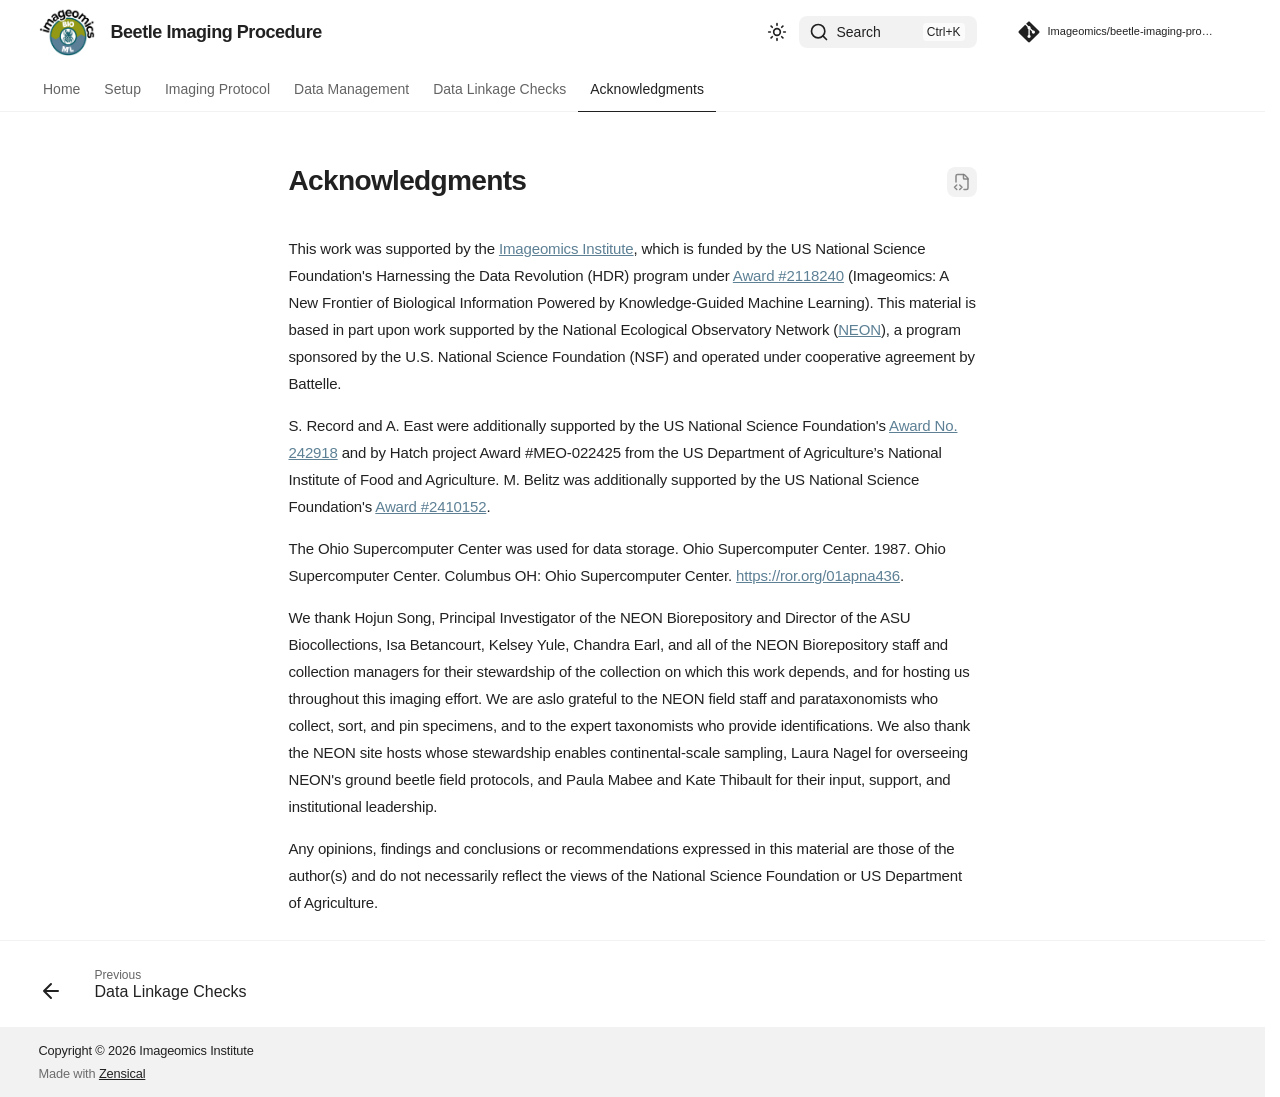
==== commit 80b912fb: "deploy: ebbf1e9b267f5584ee77bf97b5ab864470d2edf2" ====
--- a/acknowledgments/index.html
+++ b/acknowledgments/index.html
@@ -21,7 +21,7 @@
       
       
       <link rel="icon" href="../assets/beetle-pixel.png">
-      <meta name="generator" content="zensical-0.0.45">
+      <meta name="generator" content="zensical-0.0.53">
     
     
       
@@ -32,7 +32,7 @@
       
         
       
-      <link rel="stylesheet" href="../assets/stylesheets/modern/main.fba56155.min.css">
+      <link rel="stylesheet" href="../assets/stylesheets/modern/main.20815dad.min.css">
       
         
           
@@ -174,7 +174,7 @@
         <a href="https://github.com/Imageomics/beetle-imaging-procedure" title="Go to repository" class="md-source" data-md-component="source">
   <div class="md-source__icon md-icon">
     
-    <svg xmlns="http://www.w3.org/2000/svg" viewBox="0 0 448 512"><!--! Font Awesome Free 7.2.0 by @fontawesome - https://fontawesome.com License - https://fontawesome.com/license/free (Icons: CC BY 4.0, Fonts: SIL OFL 1.1, Code: MIT License) Copyright 2026 Fonticons, Inc.--><path fill="currentColor" d="M439.6 236.1 244 40.5c-5.4-5.5-12.8-8.5-20.4-8.5s-15 3-20.4 8.4L162.5 81l51.5 51.5c27.1-9.1 52.7 16.8 43.4 43.7l49.7 49.7c34.2-11.8 61.2 31 35.5 56.7-26.5 26.5-70.2-2.9-56-37.3L240.3 199v121.9c25.3 12.5 22.3 41.8 9.1 55-6.4 6.4-15.2 10.1-24.3 10.1s-17.8-3.6-24.3-10.1c-17.6-17.6-11.1-46.9 11.2-56v-123c-20.8-8.5-24.6-30.7-18.6-45L142.6 101 8.5 235.1C3 240.6 0 247.9 0 255.5s3 15 8.5 20.4l195.6 195.7c5.4 5.4 12.7 8.4 20.4 8.4s15-3 20.4-8.4l194.7-194.7c5.4-5.4 8.4-12.8 8.4-20.4s-3-15-8.4-20.4"/></svg>
+    <svg xmlns="http://www.w3.org/2000/svg" viewBox="0 0 448 512"><!--! Font Awesome Free 7.3.1 by @fontawesome - https://fontawesome.com License - https://fontawesome.com/license/free (Icons: CC BY 4.0, Fonts: SIL OFL 1.1, Code: MIT License) Copyright 2026 Fonticons, Inc.--><path fill="currentColor" d="M439.6 236.1 244 40.5c-5.4-5.5-12.8-8.5-20.4-8.5s-15 3-20.4 8.4L162.5 81l51.5 51.5c27.1-9.1 52.7 16.8 43.4 43.7l49.7 49.7c34.2-11.8 61.2 31 35.5 56.7-26.5 26.5-70.2-2.9-56-37.3L240.3 199v121.9c25.3 12.5 22.3 41.8 9.1 55-6.4 6.4-15.2 10.1-24.3 10.1s-17.8-3.6-24.3-10.1c-17.6-17.6-11.1-46.9 11.2-56v-123c-20.8-8.5-24.6-30.7-18.6-45L142.6 101 8.5 235.1C3 240.6 0 247.9 0 255.5s3 15 8.5 20.4l195.6 195.7c5.4 5.4 12.7 8.4 20.4 8.4s15-3 20.4-8.4l194.7-194.7c5.4-5.4 8.4-12.8 8.4-20.4s-3-15-8.4-20.4"/></svg>
   </div>
   <div class="md-source__repository">
     Imageomics/beetle-imaging-procedure
@@ -356,7 +356,7 @@
       <a href="https://github.com/Imageomics/beetle-imaging-procedure" title="Go to repository" class="md-source" data-md-component="source">
   <div class="md-source__icon md-icon">
     
-    <svg xmlns="http://www.w3.org/2000/svg" viewBox="0 0 448 512"><!--! Font Awesome Free 7.2.0 by @fontawesome - https://fontawesome.com License - https://fontawesome.com/license/free (Icons: CC BY 4.0, Fonts: SIL OFL 1.1, Code: MIT License) Copyright 2026 Fonticons, Inc.--><path fill="currentColor" d="M439.6 236.1 244 40.5c-5.4-5.5-12.8-8.5-20.4-8.5s-15 3-20.4 8.4L162.5 81l51.5 51.5c27.1-9.1 52.7 16.8 43.4 43.7l49.7 49.7c34.2-11.8 61.2 31 35.5 56.7-26.5 26.5-70.2-2.9-56-37.3L240.3 199v121.9c25.3 12.5 22.3 41.8 9.1 55-6.4 6.4-15.2 10.1-24.3 10.1s-17.8-3.6-24.3-10.1c-17.6-17.6-11.1-46.9 11.2-56v-123c-20.8-8.5-24.6-30.7-18.6-45L142.6 101 8.5 235.1C3 240.6 0 247.9 0 255.5s3 15 8.5 20.4l195.6 195.7c5.4 5.4 12.7 8.4 20.4 8.4s15-3 20.4-8.4l194.7-194.7c5.4-5.4 8.4-12.8 8.4-20.4s-3-15-8.4-20.4"/></svg>
+    <svg xmlns="http://www.w3.org/2000/svg" viewBox="0 0 448 512"><!--! Font Awesome Free 7.3.1 by @fontawesome - https://fontawesome.com License - https://fontawesome.com/license/free (Icons: CC BY 4.0, Fonts: SIL OFL 1.1, Code: MIT License) Copyright 2026 Fonticons, Inc.--><path fill="currentColor" d="M439.6 236.1 244 40.5c-5.4-5.5-12.8-8.5-20.4-8.5s-15 3-20.4 8.4L162.5 81l51.5 51.5c27.1-9.1 52.7 16.8 43.4 43.7l49.7 49.7c34.2-11.8 61.2 31 35.5 56.7-26.5 26.5-70.2-2.9-56-37.3L240.3 199v121.9c25.3 12.5 22.3 41.8 9.1 55-6.4 6.4-15.2 10.1-24.3 10.1s-17.8-3.6-24.3-10.1c-17.6-17.6-11.1-46.9 11.2-56v-123c-20.8-8.5-24.6-30.7-18.6-45L142.6 101 8.5 235.1C3 240.6 0 247.9 0 255.5s3 15 8.5 20.4l195.6 195.7c5.4 5.4 12.7 8.4 20.4 8.4s15-3 20.4-8.4l194.7-194.7c5.4-5.4 8.4-12.8 8.4-20.4s-3-15-8.4-20.4"/></svg>
   </div>
   <div class="md-source__repository">
     Imageomics/beetle-imaging-procedure
@@ -837,6 +837,7 @@
 <p>This work was supported by the <a href="https://imageomics.org">Imageomics Institute</a>, which is funded by the US National Science Foundation's Harnessing the Data Revolution (HDR) program under <a href="https://www.nsf.gov/awardsearch/showAward?AWD_ID=2118240">Award #2118240</a> (Imageomics: A New Frontier of Biological Information Powered by Knowledge-Guided Machine Learning). This material is based in part upon work supported by the National Ecological Observatory Network (<a href="https://www.neonscience.org/">NEON</a>), a program sponsored by the U.S. National Science Foundation (NSF) and operated under cooperative agreement by Battelle.</p>
 <p>S. Record and A. East were additionally supported by the US National Science Foundation's <a href="https://www.nsf.gov/awardsearch/showAward?AWD_ID=2429418&amp;HistoricalAwards=false">Award No. 242918</a> and by Hatch project Award #MEO-022425 from the US Department of Agriculture’s National Institute of Food and Agriculture. M. Belitz was additionally supported by the US National Science Foundation's <a href="https://www.nsf.gov/awardsearch/showAward?AWD_ID=2410152&amp;HistoricalAwards=false">Award #2410152</a>.</p>
 <p>The Ohio Supercomputer Center was used for data storage. Ohio Supercomputer Center. 1987. Ohio Supercomputer Center. Columbus OH: Ohio Supercomputer Center. <a href="https://ror.org/01apna436">https://ror.org/01apna436</a>.</p>
+<p>We thank Hojun Song, Principal Investigator of the NEON Biorepository and Director of the ASU Biocollections, Isa Betancourt, Kelsey Yule, Chandra Earl, and all of the NEON Biorepository staff and collection managers for their stewardship of the collection on which this work depends, and for hosting us throughout this imaging effort. We are aslo grateful to the NEON field staff and parataxonomists who collect, sort, and pin specimens, and to the expert taxonomists who provide identifications. We also thank the NEON site hosts whose stewardship enables continental-scale sampling, Laura Nagel for overseeing NEON's ground beetle field protocols, and Paula Mabee and Kate Thibault for their input, support, and institutional leadership.</p>
 <p>Any opinions, findings and conclusions or recommendations expressed in this material are those of the author(s) and do not necessarily reflect the views of the National Science Foundation or US Department of Agriculture. </p>
 
 
@@ -925,10 +926,10 @@
     
       
       
-      <script id="__config" type="application/json">{"annotate":null,"base":"..","features":["content.action.view","content.code.annotate","content.code.copy","content.footnote.tooltips","content.tabs.link","content.tooltips","navigation.footer","navigation.indexes","navigation.instant","navigation.instant.prefetch","navigation.path","navigation.sections","navigation.tabs","navigation.tabs.sticky","navigation.top","navigation.tracking","search.highlight"],"search":"../assets/javascripts/workers/search.e2d2d235.min.js","tags":null,"translations":{"clipboard.copied":"Copied to clipboard","clipboard.copy":"Copy to clipboard","search.result.more.one":"1 more on this page","search.result.more.other":"# more on this page","search.result.none":"No matching documents","search.result.one":"1 matching document","search.result.other":"# matching documents","search.result.placeholder":"Type to start searching","search.result.term.missing":"Missing","select.version":"Select version"},"version":null}</script>
-    
-    
-      <script src="../assets/javascripts/bundle.6e5f0216.min.js"></script>
+      <script id="__config" type="application/json">{"annotate":null,"base":"..","features":["content.action.view","content.code.annotate","content.code.copy","content.footnote.tooltips","content.tabs.link","content.tooltips","navigation.footer","navigation.indexes","navigation.instant","navigation.instant.prefetch","navigation.path","navigation.sections","navigation.tabs","navigation.tabs.sticky","navigation.top","navigation.tracking","search.highlight"],"search":"../assets/javascripts/workers/search.7d14d953.min.js","tags":null,"translations":{"clipboard.copied":"Copied to clipboard","clipboard.copy":"Copy to clipboard","search.result.more.one":"1 more on this page","search.result.more.other":"# more on this page","search.result.none":"No matching documents","search.result.one":"1 matching document","search.result.other":"# matching documents","search.result.placeholder":"Type to start searching","search.result.term.missing":"Missing","select.version":"Select version"},"version":null}</script>
+    
+    
+      <script src="../assets/javascripts/bundle.69c251d7.min.js"></script>
       
     
   </body>
--- a/assets/stylesheets/modern/main.20815dad.min.css
+++ b/assets/stylesheets/modern/main.20815dad.min.css
@@ -0,0 +1 @@
+@charset "UTF-8";html{-webkit-text-size-adjust:none;-moz-text-size-adjust:none;text-size-adjust:none;box-sizing:border-box}*,:after,:before{box-sizing:inherit}@media (prefers-reduced-motion){*,:after,:before{transition:none!important}}body{margin:0}a,button,input,label{-webkit-tap-highlight-color:transparent}a{color:inherit;text-decoration:none}hr{border:0;box-sizing:initial;display:block;height:.05rem;overflow:visible;padding:0}small{font-size:80%}sub,sup{line-height:1em}img{border-style:none}table{border-collapse:initial;border-spacing:0}td,th{font-weight:400;vertical-align:top}button{background:#0000;border:0;font-family:inherit;font-size:inherit;margin:0;padding:0}input{border:0;outline:none}:root{--md-primary-fg-color:#4051b5;--md-primary-fg-color--light:#5d6cc0;--md-primary-fg-color--dark:#303fa1;--md-primary-bg-color:#fff;--md-primary-bg-color--light:#ffffffb3;--md-accent-fg-color:#526cfe;--md-accent-fg-color--transparent:#526cfe1a;--md-accent-bg-color:#fff;--md-accent-bg-color--light:#ffffffb3}[data-md-color-scheme=default]{color-scheme:light}[data-md-color-scheme=default] img[src$="#gh-dark-mode-only"],[data-md-color-scheme=default] img[src$="#only-dark"]{display:none}:root,[data-md-color-scheme=default]{--md-hue:225deg;--md-default-fg-color:#000000de;--md-default-fg-color--light:#0000008c;--md-default-fg-color--lighter:#00000052;--md-default-fg-color--lightest:#0000000d;--md-default-bg-color:#fff;--md-default-bg-color--light:#ffffffb3;--md-default-bg-color--lighter:#ffffff4d;--md-default-bg-color--lightest:#ffffff1f;--md-code-fg-color:#36464e;--md-code-bg-color:#f5f5f5;--md-code-bg-color--light:#f5f5f5b3;--md-code-bg-color--lighter:#f5f5f54d;--md-code-hl-color:#4287ff;--md-code-hl-color--light:#4287ff1a;--md-code-hl-number-color:#d52a2a;--md-code-hl-special-color:#db1457;--md-code-hl-function-color:#a846b9;--md-code-hl-constant-color:#6e59d9;--md-code-hl-keyword-color:#3f6ec6;--md-code-hl-string-color:#1c7d4d;--md-code-hl-name-color:var(--md-code-fg-color);--md-code-hl-operator-color:var(--md-default-fg-color--light);--md-code-hl-punctuation-color:var(--md-default-fg-color--light);--md-code-hl-comment-color:var(--md-default-fg-color--light);--md-code-hl-generic-color:var(--md-default-fg-color--light);--md-code-hl-variable-color:var(--md-default-fg-color--light);--md-typeset-color:var(--md-default-fg-color);--md-typeset-a-color:var(--md-primary-fg-color);--md-typeset-del-color:#f5503d26;--md-typeset-ins-color:#0bd57026;--md-typeset-kbd-color:#fafafa;--md-typeset-kbd-accent-color:#fff;--md-typeset-kbd-border-color:#b8b8b8;--md-typeset-mark-color:#ffff0080;--md-typeset-table-color:#0000001f;--md-typeset-table-color--light:rgba(0,0,0,.035);--md-admonition-fg-color:var(--md-default-fg-color);--md-admonition-bg-color:var(--md-default-bg-color);--md-warning-fg-color:#000000de;--md-warning-bg-color:#ff9;--md-shadow-z1:0 0.2rem 0.5rem #0000000d,0 0 0.05rem #0000001a;--md-shadow-z2:0 0.2rem 0.5rem #0000001a,0 0 0.05rem #00000040;--md-shadow-z3:0 0.2rem 0.5rem #0003,0 0 0.05rem #00000059;--color-foreground:0 0 0;--color-background:255 255 255;--color-background-subtle:240 240 240;--color-backdrop:255 255 255}.md-icon svg{fill:currentcolor;display:block;height:1.2rem;width:1.2rem}.md-icon svg.lucide{fill:#0000;stroke:currentcolor}body{-webkit-font-smoothing:antialiased;-moz-osx-font-smoothing:grayscale;--md-text-font-family:var(--md-text-font,_),-apple-system,BlinkMacSystemFont,Helvetica,Arial,sans-serif;--md-code-font-family:var(--md-code-font,_),SFMono-Regular,Consolas,Menlo,monospace}aside,body,input{font-feature-settings:"kern","liga";color:var(--md-typeset-color);font-family:var(--md-text-font-family)}code,kbd,pre{font-feature-settings:"kern";font-family:var(--md-code-font-family)}:root{--md-typeset-table-sort-icon:url('data:image/svg+xml;charset=utf-8,<svg xmlns="http://www.w3.org/2000/svg" fill="none" stroke="currentColor" stroke-linecap="round" stroke-linejoin="round" stroke-width="2" class="lucide lucide-arrow-down-up" viewBox="0 0 24 24"><path d="m3 16 4 4 4-4m-4 4V4m14 4-4-4-4 4m4-4v16"/></svg>');--md-typeset-table-sort-icon--asc:url('data:image/svg+xml;charset=utf-8,<svg xmlns="http://www.w3.org/2000/svg" fill="none" stroke="currentColor" stroke-linecap="round" stroke-linejoin="round" stroke-width="2" class="lucide lucide-arrow-down-narrow-wide" viewBox="0 0 24 24"><path d="m3 16 4 4 4-4m-4 4V4m4 0h4m-4 4h7m-7 4h10"/></svg>');--md-typeset-table-sort-icon--desc:url('data:image/svg+xml;charset=utf-8,<svg xmlns="http://www.w3.org/2000/svg" fill="none" stroke="currentColor" stroke-linecap="round" stroke-linejoin="round" stroke-width="2" class="lucide lucide-arrow-up-narrow-wide" viewBox="0 0 24 24"><path d="m3 8 4-4 4 4M7 4v16m4-8h4m-4 4h7m-7 4h10"/></svg>');--md-typeset-preview-icon:url('data:image/svg+xml;charset=utf-8,<svg xmlns="http://www.w3.org/2000/svg" fill="none" stroke="currentColor" stroke-linecap="round" stroke-linejoin="round" stroke-width="2" class="lucide lucide-mouse-pointer-2" viewBox="0 0 24 24"><path d="M4.037 4.688a.495.495 0 0 1 .651-.651l16 6.5a.5.5 0 0 1-.063.947l-6.124 1.58a2 2 0 0 0-1.438 1.435l-1.579 6.126a.5.5 0 0 1-.947.063z"/></svg>')}.md-typeset{-webkit-print-color-adjust:exact;color-adjust:exact;font-size:.75rem;letter-spacing:-.01em;line-height:1.8;overflow-wrap:break-word}@media print{.md-typeset{font-size:.68rem}}.md-typeset blockquote,.md-typeset dl,.md-typeset figure,.md-typeset ol,.md-typeset pre,.md-typeset ul{margin-bottom:1em;margin-top:1em}.md-typeset h1{color:var(--md-default-fg-color);font-size:1.875em;line-height:1.3;margin:0 0 1.25em}.md-typeset h1,.md-typeset h2{font-weight:700;letter-spacing:-.025em}.md-typeset h2{font-size:1.5em;line-height:1.4;margin:1.6em 0 .64em}.md-typeset h3{font-size:1.25em;font-weight:700;letter-spacing:-.01em;line-height:1.5;margin:1.6em 0 .8em}.md-typeset h2+h3{margin-top:.8em}.md-typeset h4{font-weight:700;letter-spacing:-.01em;margin:1em 0}.md-typeset h5,.md-typeset h6{color:var(--md-default-fg-color--light);font-size:.8em;font-weight:700;letter-spacing:-.01em;margin:1.25em 0}.md-typeset h5{text-transform:uppercase}.md-typeset h5 code{text-transform:none}.md-typeset hr{border-bottom:.05rem solid var(--md-default-fg-color--lightest);display:flow-root;margin:1.5em 0}.md-typeset a{color:var(--md-typeset-a-color);text-decoration:underline;word-break:break-word}.md-typeset a,.md-typeset a:before{transition:color 125ms}.md-typeset a:focus,.md-typeset a:hover{color:var(--md-accent-fg-color)}.md-typeset a:focus code,.md-typeset a:hover code{background-color:var(--md-accent-fg-color--transparent);color:var(--md-accent-fg-color)}.md-typeset a code{color:var(--md-typeset-a-color)}.md-typeset a.focus-visible{outline-color:var(--md-accent-fg-color);outline-offset:.2rem}.md-typeset code,.md-typeset kbd,.md-typeset pre{color:var(--md-code-fg-color);direction:ltr;font-variant-ligatures:none;transition:background-color 125ms}@media print{.md-typeset code,.md-typeset kbd,.md-typeset pre{white-space:pre-wrap}}.md-typeset code{background-color:var(--md-code-bg-color);border-radius:.2rem;-webkit-box-decoration-break:clone;box-decoration-break:clone;font-size:.8533333333em;padding:.2em .4em;transition:color 125ms,background-color 125ms;word-break:break-word}.md-typeset code:not(.focus-visible){-webkit-tap-highlight-color:transparent;outline:none}.md-typeset pre{display:flow-root;line-height:1.5;position:relative}.md-typeset pre>code{border-radius:.4rem;-webkit-box-decoration-break:slice;box-decoration-break:slice;box-shadow:none;display:block;margin:0;outline-color:var(--md-accent-fg-color);overflow:auto;padding:.8203125em 1.25em;scrollbar-color:var(--md-default-fg-color--lighter) #0000;scrollbar-width:thin;touch-action:auto;word-break:normal}.md-typeset pre>code:hover{scrollbar-color:var(--md-accent-fg-color) #0000}.md-typeset pre>code::-webkit-scrollbar{height:.2rem;width:.2rem}.md-typeset pre>code::-webkit-scrollbar-thumb{background-color:var(--md-default-fg-color--lighter)}.md-typeset pre>code::-webkit-scrollbar-thumb:hover{background-color:var(--md-accent-fg-color)}.md-typeset kbd{background-color:var(--md-default-bg-color);border-radius:.2rem;box-shadow:0 0 0 .05rem var(--md-typeset-kbd-border-color),0 .15rem 0 var(--md-typeset-kbd-border-color);color:var(--md-default-fg-color);display:inline-block;font-size:.75em;padding:0 .6666666667em;vertical-align:text-top;word-break:break-word}.md-typeset mark{background-color:var(--md-typeset-mark-color);-webkit-box-decoration-break:clone;box-decoration-break:clone;color:inherit;word-break:break-word}.md-typeset abbr{border-bottom:.05rem dotted var(--md-default-fg-color--light);cursor:help;text-decoration:none}.md-typeset [data-preview]{position:relative}[dir=ltr] .md-typeset [data-preview]:after{margin-left:.125em}[dir=rtl] .md-typeset [data-preview]:after{margin-right:.125em}.md-typeset [data-preview]:after{background-color:currentcolor;content:"";display:inline-block;height:.8em;-webkit-mask-image:var(--md-typeset-preview-icon);mask-image:var(--md-typeset-preview-icon);-webkit-mask-repeat:no-repeat;mask-repeat:no-repeat;-webkit-mask-size:contain;mask-size:contain;transition:background-color 125ms;vertical-align:text-top;width:.8em}.md-typeset small{opacity:.75}[dir=ltr] .md-typeset sub,[dir=ltr] .md-typeset sup{margin-left:.078125em}[dir=rtl] .md-typeset sub,[dir=rtl] .md-typeset sup{margin-right:.078125em}[dir=ltr] .md-typeset blockquote{padding-left:.6rem}[dir=rtl] .md-typeset blockquote{padding-right:.6rem}[dir=ltr] .md-typeset blockquote{border-left:.2rem solid var(--md-default-fg-color--lighter)}[dir=rtl] .md-typeset blockquote{border-right:.2rem solid var(--md-default-fg-color--lighter)}.md-typeset blockquote{color:var(--md-default-fg-color--light);margin-left:0;margin-right:0}.md-typeset ul{list-style-type:disc}.md-typeset ul[type]{list-style-type:revert-layer}[dir=ltr] .md-typeset ol,[dir=ltr] .md-typeset ul{margin-left:.625em}[dir=rtl] .md-typeset ol,[dir=rtl] .md-typeset ul{margin-right:.625em}.md-typeset ol,.md-typeset ul{padding:0}.md-typeset ol:not([hidden]),.md-typeset ul:not([hidden]){display:flow-root}.md-typeset ol ol,.md-typeset ul ol{list-style-type:lower-alpha}.md-typeset ol ol ol,.md-typeset ul ol ol{list-style-type:lower-roman}.md-typeset ol ol ol ol,.md-typeset ul ol ol ol{list-style-type:upper-alpha}.md-typeset ol ol ol ol ol,.md-typeset ul ol ol ol ol{list-style-type:upper-roman}.md-typeset ol[type],.md-typeset ul[type]{list-style-type:revert-layer}[dir=ltr] .md-typeset ol li,[dir=ltr] .md-typeset ul li{margin-left:1.25em}[dir=rtl] .md-typeset ol li,[dir=rtl] .md-typeset ul li{margin-right:1.25em}.md-typeset ol li,.md-typeset ul li{margin-bottom:.5em}.md-typeset ol li blockquote,.md-typeset ol li p,.md-typeset ul li blockquote,.md-typeset ul li p{margin:.5em 0}.md-typeset ol li:last-child,.md-typeset ul li:last-child{margin-bottom:0}[dir=ltr] .md-typeset ol li ol,[dir=ltr] .md-typeset ol li ul,[dir=ltr] .md-typeset ul li ol,[dir=ltr] .md-typeset ul li ul{margin-left:.625em}[dir=rtl] .md-typeset ol li ol,[dir=rtl] .md-typeset ol li ul,[dir=rtl] .md-typeset ul li ol,[dir=rtl] .md-typeset ul li ul{margin-right:.625em}.md-typeset ol li ol,.md-typeset ol li ul,.md-typeset ul li ol,.md-typeset ul li ul{margin-bottom:.5em;margin-top:.5em}[dir=ltr] .md-typeset dd{margin-left:1.875em}[dir=rtl] .md-typeset dd{margin-right:1.875em}.md-typeset dd{margin-bottom:1.5em;margin-top:1em}.md-typeset img,.md-typeset svg,.md-typeset video{height:auto;max-width:100%}.md-typeset img[align=left]{margin:1em 1em 1em 0}.md-typeset img[align=right]{margin:1em 0 1em 1em}.md-typeset img[align]:only-child{margin-top:0}.md-typeset figure{display:flow-root;margin:1em auto;max-width:100%;text-align:center;width:fit-content}.md-typeset figure img{display:block;margin:0 auto}.md-typeset figcaption{font-style:italic;margin:1em auto;max-width:24rem}.md-typeset iframe{max-width:100%}.md-typeset table:not([class]){background-color:var(--md-default-bg-color);border:.05rem solid var(--md-typeset-table-color);border-radius:.1rem;display:inline-block;font-size:.64rem;max-width:100%;overflow:auto;touch-action:auto}@media print{.md-typeset table:not([class]){display:table}}.md-typeset table:not([class])+*{margin-top:1.5em}.md-typeset table:not([class]) td>:first-child,.md-typeset table:not([class]) th>:first-child{margin-top:0}.md-typeset table:not([class]) td>:last-child,.md-typeset table:not([class]) th>:last-child{margin-bottom:0}.md-typeset table:not([class]) td:not([align]),.md-typeset table:not([class]) th:not([align]){text-align:left}[dir=rtl] .md-typeset table:not([class]) td:not([align]),[dir=rtl] .md-typeset table:not([class]) th:not([align]){text-align:right}.md-typeset table:not([class]) th{font-weight:700;min-width:5rem;padding:.9375em 1.25em;vertical-align:top}.md-typeset table:not([class]) td{border-top:.05rem solid var(--md-typeset-table-color);padding:.9375em 1.25em;vertical-align:top}.md-typeset table:not([class]) tbody tr{transition:background-color 125ms}.md-typeset table:not([class]) tbody tr:hover{background-color:var(--md-typeset-table-color--light);box-shadow:0 .05rem 0 var(--md-default-bg-color) inset}.md-typeset table:not([class]) a{word-break:normal}.md-typeset table th[role=columnheader]{cursor:pointer}[dir=ltr] .md-typeset table th[role=columnheader]:after{margin-left:.5em}[dir=rtl] .md-typeset table th[role=columnheader]:after{margin-right:.5em}.md-typeset table th[role=columnheader]:after{content:"";display:inline-block;height:1.2em;-webkit-mask-image:var(--md-typeset-table-sort-icon);mask-image:var(--md-typeset-table-sort-icon);-webkit-mask-repeat:no-repeat;mask-repeat:no-repeat;-webkit-mask-size:contain;mask-size:contain;transition:background-color 125ms;vertical-align:text-bottom;width:1.2em}.md-typeset table th[role=columnheader]:hover:after{background-color:var(--md-default-fg-color--lighter)}.md-typeset table th[role=columnheader][aria-sort=ascending]:after{background-color:var(--md-default-fg-color--light);-webkit-mask-image:var(--md-typeset-table-sort-icon--asc);mask-image:var(--md-typeset-table-sort-icon--asc)}.md-typeset table th[role=columnheader][aria-sort=descending]:after{background-color:var(--md-default-fg-color--light);-webkit-mask-image:var(--md-typeset-table-sort-icon--desc);mask-image:var(--md-typeset-table-sort-icon--desc)}.md-typeset__scrollwrap{margin:1em -.8rem;overflow-x:auto;touch-action:auto}.md-typeset__table{display:inline-block;margin-bottom:.5em;padding:0 .8rem}@media print{.md-typeset__table{display:block}}html .md-typeset__table table{display:table;margin:0;overflow:hidden;width:100%}@media screen and (max-width:44.984375em){.md-content__inner>pre{margin:1em -.8rem}.md-content__inner>pre code{border-radius:0}}.md-banner{background-color:var(--md-accent-fg-color--transparent);color:var(--md-default-fg-color);overflow:auto}@media print{.md-banner{display:none}}.md-banner--warning{background-color:var(--md-warning-bg-color);color:var(--md-warning-fg-color)}.md-banner__inner{font-size:.7rem;margin:.6rem auto;padding:0 .8rem}[dir=ltr] .md-banner__button{float:right}[dir=rtl] .md-banner__button{float:left}.md-banner__button{color:inherit;cursor:pointer;transition:opacity .25s}.no-js .md-banner__button{display:none}.md-banner__button:hover{opacity:.7}html{scrollbar-gutter:stable;font-size:125%;height:100%;overflow-x:hidden}@media screen and (min-width:100em){html{font-size:137.5%}}@media screen and (min-width:125em){html{font-size:150%}}body{background-color:var(--md-default-bg-color);display:flex;flex-direction:column;font-size:.5rem;min-height:100%;position:relative;width:100%}@media print{body{display:block}}@media screen and (max-width:59.984375em){body[data-md-scrolllock]{position:fixed}}.md-grid{margin-left:auto;margin-right:auto;max-width:61rem}.md-container{display:flex;flex-direction:column;flex-grow:1}@media print{.md-container{display:block}}.md-main{flex-grow:1}.md-main__inner{display:flex;height:100%;margin-top:1.5rem}.md-ellipsis{overflow:hidden;text-overflow:ellipsis}.md-toggle{display:none}.md-option{height:0;opacity:0;position:absolute;width:0}.md-option:checked+label:not([hidden]){display:block}.md-option.focus-visible+label{outline-color:var(--md-accent-fg-color);outline-style:auto}.md-skip{background-color:var(--md-default-fg-color);border-radius:.1rem;color:var(--md-default-bg-color);font-size:.64rem;margin:.5rem;opacity:0;outline-color:var(--md-accent-fg-color);padding:.3rem .5rem;position:fixed;transform:translateY(.4rem);z-index:-1}.md-skip:focus{opacity:1;transform:translateY(0);transition:transform .25s cubic-bezier(.4,0,.2,1),opacity 175ms 75ms;z-index:10}@page{margin:25mm}:root{--md-clipboard-icon:url('data:image/svg+xml;charset=utf-8,<svg xmlns="http://www.w3.org/2000/svg" fill="none" stroke="currentColor" stroke-linecap="round" stroke-linejoin="round" stroke-width="2" class="lucide lucide-clipboard-copy" viewBox="0 0 24 24"><rect width="8" height="4" x="8" y="2" rx="1" ry="1"/><path d="M8 4H6a2 2 0 0 0-2 2v14a2 2 0 0 0 2 2h12a2 2 0 0 0 2-2v-2M16 4h2a2 2 0 0 1 2 2v4m1 4H11"/><path d="m15 10-4 4 4 4"/></svg>')}.md-clipboard{border-radius:.1rem;color:var(--md-default-fg-color--lightest);cursor:pointer;height:1.5em;outline-color:var(--md-accent-fg-color);outline-offset:.1rem;transition:color .25s;width:1.5em;z-index:1}@media print{.md-clipboard{display:none}}.md-clipboard:not(.focus-visible){-webkit-tap-highlight-color:transparent;outline:none}:hover>.md-clipboard{color:var(--md-default-fg-color--light)}.md-clipboard:focus,.md-clipboard:hover{color:var(--md-accent-fg-color)}.md-clipboard:after{background-color:currentcolor;content:"";display:block;height:1.125em;margin:0 auto;-webkit-mask-image:var(--md-clipboard-icon);mask-image:var(--md-clipboard-icon);-webkit-mask-position:center;mask-position:center;-webkit-mask-repeat:no-repeat;mask-repeat:no-repeat;-webkit-mask-size:contain;mask-size:contain;width:1.125em}.md-clipboard--inline{cursor:pointer}.md-clipboard--inline code{transition:color .25s,background-color .25s}.md-clipboard--inline:focus code,.md-clipboard--inline:hover code{background-color:var(--md-accent-fg-color--transparent);color:var(--md-accent-fg-color)}:root{--md-code-select-icon:url('data:image/svg+xml;charset=utf-8,<svg xmlns="http://www.w3.org/2000/svg" fill="none" stroke="currentColor" stroke-linecap="round" stroke-linejoin="round" stroke-width="2" class="lucide lucide-scan" viewBox="0 0 24 24"><path d="M3 7V5a2 2 0 0 1 2-2h2m10 0h2a2 2 0 0 1 2 2v2m0 10v2a2 2 0 0 1-2 2h-2M7 21H5a2 2 0 0 1-2-2v-2"/></svg>');--md-code-copy-icon:url('data:image/svg+xml;charset=utf-8,<svg xmlns="http://www.w3.org/2000/svg" fill="none" stroke="currentColor" stroke-linecap="round" stroke-linejoin="round" stroke-width="2" class="lucide lucide-clipboard-copy" viewBox="0 0 24 24"><rect width="8" height="4" x="8" y="2" rx="1" ry="1"/><path d="M8 4H6a2 2 0 0 0-2 2v14a2 2 0 0 0 2 2h12a2 2 0 0 0 2-2v-2M16 4h2a2 2 0 0 1 2 2v4m1 4H11"/><path d="m15 10-4 4 4 4"/></svg>')}.md-typeset .md-code__content{display:grid}.md-code__nav{background-color:var(--md-code-bg-color--lighter);border-radius:.1rem;display:flex;gap:.2rem;padding:.2rem;position:absolute;right:.25em;top:.25em;transition:background-color .25s;z-index:1}:hover>.md-code__nav{background-color:var(--md-code-bg-color--light)}.md-code__button{color:var(--md-default-fg-color--lightest);cursor:pointer;display:block;height:1.5em;outline-color:var(--md-accent-fg-color);outline-offset:.1rem;transition:color .25s;width:1.5em}:hover>*>.md-code__button{color:var(--md-default-fg-color--light)}.md-code__button.focus-visible,.md-code__button:hover{color:var(--md-accent-fg-color)}.md-code__button--active{color:var(--md-default-fg-color)!important}.md-code__button:after{background-color:currentcolor;content:"";display:block;height:1.125em;margin:0 auto;-webkit-mask-position:center;mask-position:center;-webkit-mask-repeat:no-repeat;mask-repeat:no-repeat;-webkit-mask-size:contain;mask-size:contain;width:1.125em}.md-code__button[data-md-type=select]:after{-webkit-mask-image:var(--md-code-select-icon);mask-image:var(--md-code-select-icon)}.md-code__button[data-md-type=copy]:after{-webkit-mask-image:var(--md-code-copy-icon);mask-image:var(--md-code-copy-icon)}@keyframes consent{0%{opacity:0;transform:translateY(100%)}to{opacity:1;transform:translateY(0)}}@keyframes overlay{0%{opacity:0}to{opacity:1}}.md-consent__overlay{animation:overlay .35s both;-webkit-backdrop-filter:blur(.2rem);backdrop-filter:blur(.2rem);background-color:var(--md-default-bg-color--light);height:100%;opacity:1;position:fixed;top:0;width:100%;z-index:5}.md-consent__inner{bottom:0;display:flex;justify-content:center;max-height:100%;padding:0;position:fixed;width:100%;z-index:5}.md-consent__form{animation:consent .5s cubic-bezier(.1,.7,.1,1) both;background-color:var(--md-default-bg-color);border:0;border-radius:.8rem;box-shadow:var(--md-shadow-z3);margin:.4rem;overflow:auto;padding-left:1.2rem;padding-right:1.2rem}.md-consent__settings{display:none;margin:1em 0}input:checked+.md-consent__settings{display:block}.md-consent__controls{line-height:1.2;margin-bottom:.8rem}.md-typeset .md-consent__controls .md-button{display:inline}@media screen and (max-width:44.984375em){.md-typeset .md-consent__controls .md-button{display:block;margin-top:.4rem;text-align:center;width:100%}}.md-consent label{cursor:pointer}.md-content{flex-grow:1;min-width:0}.md-content__inner{margin:0 .8rem 1.2rem;padding-top:.7rem}@media screen and (min-width:76.25em){[dir=ltr] .md-sidebar--primary:not([hidden])~.md-content>.md-content__inner{margin-left:1.2rem}[dir=ltr] .md-sidebar--secondary:not([hidden])~.md-content>.md-content__inner,[dir=rtl] .md-sidebar--primary:not([hidden])~.md-content>.md-content__inner{margin-right:1.2rem}[dir=rtl] .md-sidebar--secondary:not([hidden])~.md-content>.md-content__inner{margin-left:1.2rem}}.md-content__inner:before{content:"";display:block;height:.4rem}.md-content__inner>:last-child{margin-bottom:0}[dir=ltr] .md-content__button{float:right}[dir=rtl] .md-content__button{float:left}[dir=ltr] .md-content__button{margin-left:.4rem}[dir=rtl] .md-content__button{margin-right:.4rem}.md-content__button{background-color:var(--md-default-fg-color--lightest);border-radius:.4rem;display:flex;margin-top:.2rem;padding:.3rem}@media print{.md-content__button{display:none}}.md-typeset .md-content__button{color:var(--md-default-fg-color);transition:color .25s,background-color .25s}.md-typeset .md-content__button svg{opacity:.5;transition:opacity .25s}.md-typeset .md-content__button:focus,.md-typeset .md-content__button:hover{background-color:var(--md-accent-fg-color--transparent);color:var(--md-accent-fg-color)}.md-typeset .md-content__button:focus svg,.md-typeset .md-content__button:hover svg{opacity:1}.md-content__button svg{height:.9rem;width:.9rem}[dir=rtl] .md-content__button svg{transform:scaleX(-1)}.md-content__button svg.lucide{fill:#0000;stroke:currentcolor}[dir=ltr] .md-dialog{right:.8rem}[dir=rtl] .md-dialog{left:.8rem}.md-dialog{background-color:var(--md-accent-fg-color);border-radius:1.2rem;bottom:.8rem;box-shadow:var(--md-shadow-z3);min-width:11.1rem;opacity:0;padding:.4rem 1.2rem;pointer-events:none;position:fixed;transform:translateY(100%);transition:transform 0ms .4s,opacity .4s;z-index:4}@media print{.md-dialog{display:none}}.md-dialog--active{opacity:1;pointer-events:auto;transform:translateY(0);transition:transform .4s cubic-bezier(.075,.85,.175,1),opacity .4s}.md-dialog__inner{color:var(--md-default-bg-color);font-size:.7rem}.md-feedback{margin:2em 0 1em;text-align:center}.md-feedback fieldset{border:none;margin:0;padding:0}.md-feedback__title{font-weight:700;margin:1em auto}.md-feedback__inner{position:relative}.md-feedback__list{display:flex;flex-wrap:wrap;place-content:baseline center;position:relative}.md-feedback__list:hover .md-icon:not(:disabled){color:var(--md-default-fg-color--lighter)}:disabled .md-feedback__list{min-height:1.8rem}.md-feedback__icon{color:var(--md-default-fg-color--light);cursor:pointer;flex-shrink:0;margin:0 .1rem;transition:color 125ms}.md-feedback__icon:not(:disabled).md-icon:hover{color:var(--md-accent-fg-color)}.md-feedback__icon:disabled{color:var(--md-default-fg-color--lightest);pointer-events:none}.md-feedback__note{opacity:0;position:relative;transform:translateY(.4rem);transition:transform .4s cubic-bezier(.1,.7,.1,1),opacity .15s}.md-feedback__note>*{margin:0 auto;max-width:16rem}:disabled .md-feedback__note{opacity:1;transform:translateY(0)}@media print{.md-feedback{display:none}}.md-footer{background-color:var(--md-default-bg-color);border-top:.05rem solid var(--md-default-fg-color--lightest);color:var(--md-default-fg-color)}@media print{.md-footer{display:none}}.md-footer__inner{justify-content:space-between;overflow:auto;padding:.2rem}.md-footer__inner:not([hidden]){display:flex}.md-footer__link{align-items:end;display:flex;flex-grow:0.01;margin-bottom:.4rem;margin-top:1rem;max-width:100%;outline-color:var(--md-accent-fg-color);overflow:hidden;transition:opacity .25s}.md-footer__link:focus,.md-footer__link:hover{opacity:.7}[dir=rtl] .md-footer__link svg{transform:scaleX(-1)}@media screen and (max-width:44.984375em){.md-footer__link--prev{flex-shrink:0}.md-footer__link--prev .md-footer__title{display:none}}[dir=ltr] .md-footer__link--next{margin-left:auto}[dir=rtl] .md-footer__link--next{margin-right:auto}.md-footer__link--next{text-align:right}[dir=rtl] .md-footer__link--next{text-align:left}.md-footer__title{flex-grow:1;font-size:.8rem;margin-bottom:.7rem;max-width:calc(100% - 2.4rem);padding:0 1rem;white-space:nowrap}.md-footer__button{margin:.2rem;padding:.4rem}.md-footer__direction{font-size:.6rem;opacity:.7}.md-footer-meta{background-color:var(--md-default-fg-color--lightest)}.md-footer-meta__inner{display:flex;flex-wrap:wrap;justify-content:space-between;padding:.2rem}html .md-footer-meta.md-typeset a:not(:focus,:hover){color:var(--md-default-fg-color)}.md-copyright{color:var(--md-default-fg-color--light);font-size:.64rem;margin:auto .6rem;padding:.4rem 0;width:100%}@media screen and (min-width:45em){.md-copyright{width:auto}}.md-copyright__highlight{color:var(--md-default-fg-color)}.md-social{display:inline-flex;gap:.2rem;margin:0 .4rem;padding:.2rem 0 .6rem}@media screen and (min-width:45em){.md-social{padding:.6rem 0}}.md-social__link{display:inline-block;height:1.6rem;text-align:center;width:1.6rem}.md-social__link:before{line-height:1.9}.md-social__link svg{fill:currentcolor;max-height:.8rem;vertical-align:-25%}.md-social__link svg.lucide{fill:#0000;stroke:currentcolor}.md-typeset .md-button{background-color:var(--md-default-fg-color--lightest);border-radius:1.2rem;color:var(--md-default-fg-color--light);cursor:pointer;display:inline-block;font-size:.875em;font-weight:700;padding:.625em 2em;text-decoration:none;transition:color 125ms,background-color 125ms,opacity 125ms}.md-typeset .md-button.focus-visible{outline-offset:0}.md-typeset .md-button:focus,.md-typeset .md-button:hover{color:var(--md-default-fg-color--light);opacity:.8}.md-typeset .md-button--primary{background-color:var(--md-primary-fg-color);color:var(--md-primary-bg-color)}.md-typeset .md-button--primary:focus,.md-typeset .md-button--primary:hover{color:var(--md-primary-bg-color);opacity:.8}[dir=ltr] .md-typeset .md-input{border-top-left-radius:.1rem}[dir=ltr] .md-typeset .md-input,[dir=rtl] .md-typeset .md-input{border-top-right-radius:.1rem}[dir=rtl] .md-typeset .md-input{border-top-left-radius:.1rem}.md-typeset .md-input{border-bottom:.1rem solid var(--md-default-fg-color--lighter);box-shadow:var(--md-shadow-z1);font-size:.8rem;height:1.8rem;padding:0 .6rem;transition:border .25s,box-shadow .25s}.md-typeset .md-input:focus,.md-typeset .md-input:hover{border-bottom-color:var(--md-accent-fg-color);box-shadow:var(--md-shadow-z2)}.md-typeset .md-input--stretch{width:100%}.md-header{-webkit-backdrop-filter:blur(.4rem);backdrop-filter:blur(.4rem);background-color:var(--md-default-bg-color--light);color:var(--md-default-fg-color);display:block;left:0;position:sticky;right:0;top:0;z-index:4}@media print{.md-header{display:none}}.md-header[hidden]{transform:translateY(-100%);transition:transform .25s cubic-bezier(.8,0,.6,1)}.md-header--shadow{box-shadow:0 .05rem 0 var(--md-default-fg-color--lightest);transition:transform .25s cubic-bezier(.1,.7,.1,1)}.md-header__inner{align-items:center;display:flex;padding:0 .4rem}.md-header__button{color:currentcolor;cursor:pointer;margin:.2rem;outline-color:var(--md-accent-fg-color);padding:.4rem;position:relative;transition:opacity .25s;vertical-align:middle;z-index:1}.md-header__button:hover{opacity:.7}.md-header__button:not([hidden]){display:inline-block}.md-header__button:not(.focus-visible){-webkit-tap-highlight-color:transparent;outline:none}.md-header__button.md-logo{margin:.2rem;padding:.4rem}@media screen and (max-width:76.234375em){.md-header__button.md-logo{display:none}}.md-header__button.md-logo img,.md-header__button.md-logo svg{fill:currentcolor;display:block;height:1.2rem;width:auto}.md-header__button.md-logo img.lucide,.md-header__button.md-logo svg.lucide{fill:#0000;stroke:currentcolor}@media screen and (min-width:60em){.md-header__button[for=__search]{display:none}}.no-js .md-header__button[for=__search]{display:none}[dir=rtl] .md-header__button[for=__search] svg{transform:scaleX(-1)}@media screen and (min-width:76.25em){.md-header__button[for=__drawer]{display:none}}.md-header__topic{display:flex;max-width:100%;position:absolute;transition:transform .4s cubic-bezier(.1,.7,.1,1),opacity .15s;white-space:nowrap}.md-header__topic+.md-header__topic{opacity:0;pointer-events:none;transform:translateX(1.25rem);transition:transform .4s cubic-bezier(1,.7,.1,.1),opacity .15s;z-index:-1}[dir=rtl] .md-header__topic+.md-header__topic{transform:translateX(-1.25rem)}.md-header__topic:first-child{font-weight:700}.md-header__title{flex-grow:1;font-size:.9rem;height:2.4rem;letter-spacing:-.025em;line-height:2.4rem;margin-left:.4rem;margin-right:.4rem}.md-header__title--active .md-header__topic{opacity:0;pointer-events:none;transform:translateX(-1.25rem);transition:transform .4s cubic-bezier(1,.7,.1,.1),opacity .15s;z-index:-1}[dir=rtl] .md-header__title--active .md-header__topic{transform:translateX(1.25rem)}.md-header__title--active .md-header__topic+.md-header__topic{opacity:1;pointer-events:auto;transform:translateX(0);transition:transform .4s cubic-bezier(.1,.7,.1,1),opacity .15s;z-index:0}.md-header__title>.md-header__ellipsis{height:100%;position:relative;width:100%}.md-header__option{display:flex;flex-shrink:0;max-width:100%;white-space:nowrap}.md-header__option>input{bottom:0}.md-header__source{display:none}@media screen and (min-width:60em){[dir=ltr] .md-header__source{margin-left:1rem}[dir=rtl] .md-header__source{margin-right:1rem}.md-header__source{display:block;max-width:11.5rem;width:11.5rem}}@media screen and (min-width:76.25em){[dir=ltr] .md-header__source{margin-left:1.4rem}[dir=rtl] .md-header__source{margin-right:1.4rem}}.md-header .md-icon svg{height:1rem;width:1rem}:root{--md-nav-icon--next:url('data:image/svg+xml;charset=utf-8,<svg xmlns="http://www.w3.org/2000/svg" fill="none" stroke="currentColor" stroke-linecap="round" stroke-linejoin="round" stroke-width="2" class="lucide lucide-chevron-right" viewBox="0 0 24 24"><path d="m9 18 6-6-6-6"/></svg>')}.md-nav{font-size:.7rem;line-height:1.3;transition:max-height .25s cubic-bezier(.86,0,.07,1)}.md-nav .md-nav__title{display:none}.md-nav__list{display:flex;flex-direction:column;gap:.2rem;list-style:none;margin:0;padding:0}[dir=ltr] .md-nav__list .md-nav__list{margin-left:.6rem}[dir=rtl] .md-nav__list .md-nav__list{margin-right:.6rem}.md-nav__item--nested .md-nav__list:after,.md-nav__item--nested .md-nav__list:before{content:" ";display:block;height:0}.md-nav__link{align-items:flex-start;border-radius:.4rem;cursor:pointer;display:flex;gap:.6rem;margin-left:.2rem;margin-right:.2rem;padding:.35rem .8rem;transition:color .25s,background-color .25s}.md-nav__link .md-nav__link{margin:0}.md-nav__link--passed,.md-nav__link--passed code{color:var(--md-default-fg-color--light)}.md-nav__item .md-nav__link--active{font-weight:500}.md-nav--primary .md-nav__item .md-nav__link--active{background:var(--md-accent-fg-color--transparent);color:var(--md-accent-fg-color)}.md-nav__item .md-nav__link--active,.md-nav__item .md-nav__link--active code{color:var(--md-typeset-a-color)}.md-nav__item .md-nav__link--active code svg,.md-nav__item .md-nav__link--active svg{opacity:1}[dir=ltr] .md-nav__item--nested>.md-nav__link:not(.md-nav__container){padding-right:.35rem}[dir=rtl] .md-nav__item--nested>.md-nav__link:not(.md-nav__container){padding-left:.35rem}.md-nav__link .md-ellipsis{flex-grow:1;position:relative}.md-nav__link .md-ellipsis code{word-break:normal}.md-nav__link .md-typeset{font-size:.7rem;line-height:1.3}.md-nav__link svg{fill:currentcolor;flex-shrink:0;height:1.3em;opacity:.5;position:relative;width:1.3em}.md-nav__link svg.lucide{fill:#0000;stroke:currentcolor}.md-nav--primary .md-nav__link[for]:focus:not(.md-nav__link--active),.md-nav--primary .md-nav__link[for]:hover:not(.md-nav__link--active),.md-nav--primary .md-nav__link[href]:focus:not(.md-nav__link--active),.md-nav--primary .md-nav__link[href]:hover:not(.md-nav__link--active){background-color:var(--md-default-fg-color--lightest);color:var(--md-default-fg-color)}.md-nav--secondary .md-nav__link{margin-left:.2rem;margin-right:.2rem;overflow-wrap:normal;padding:.35rem .8rem}.md-nav--secondary .md-nav__link[for]:focus,.md-nav--secondary .md-nav__link[for]:hover,.md-nav--secondary .md-nav__link[href]:focus,.md-nav--secondary .md-nav__link[href]:hover{background-color:initial;color:var(--md-accent-fg-color)}.md-nav__link.focus-visible{outline-color:var(--md-accent-fg-color)}.md-nav--primary .md-nav__link[for=__toc],.md-nav--primary .md-nav__link[for=__toc]~.md-nav{display:none}.md-nav__icon{font-size:.9rem;height:.9rem;width:.9rem}[dir=rtl] .md-nav__icon:after{transform:rotate(180deg)}.md-nav__item--nested .md-nav__icon:after{background-color:currentcolor;content:"";display:block;height:100%;-webkit-mask-image:var(--md-nav-icon--next);mask-image:var(--md-nav-icon--next);-webkit-mask-position:center;mask-position:center;-webkit-mask-repeat:no-repeat;mask-repeat:no-repeat;-webkit-mask-size:contain;mask-size:contain;transition:transform .25s;width:100%}@media screen and (min-width:76.25em){.md-nav__item--nested.md-nav__item--section>.md-nav__link .md-nav__icon:after{display:none}}.md-nav__item--nested .md-nav__toggle:checked~.md-nav__link .md-nav__icon:after,.md-nav__item--nested .md-toggle--indeterminate~.md-nav__link .md-nav__icon:after{transform:rotate(90deg)}.md-nav__container{background:#0000;gap:.2rem;padding:0}.md-nav__container>:first-child{flex-grow:1;min-width:0}.md-nav__container>:nth-child(2){padding:.35rem}@media screen and (min-width:76.25em){.md-nav__item--section>.md-nav__container>:nth-child(2){display:none}}.md-nav__container__icon{flex-shrink:0}.md-nav__toggle~.md-nav{display:grid;grid-template-rows:minmax(.005rem,0fr);opacity:0;transition:grid-template-rows .25s cubic-bezier(.86,0,.07,1),opacity .25s,visibility 0ms .25s;visibility:collapse}.md-nav__toggle~.md-nav>.md-nav__list{overflow:hidden}.md-nav__toggle.md-toggle--indeterminate~.md-nav,.md-nav__toggle:checked~.md-nav{grid-template-rows:minmax(.4rem,1fr);opacity:1;transition:grid-template-rows .25s cubic-bezier(.86,0,.07,1),opacity .15s .1s,visibility 0ms;visibility:visible}.md-nav__toggle.md-toggle--indeterminate~.md-nav{transition:none}.md-nav--secondary{margin-bottom:.1rem;margin-top:.1rem}.md-nav--secondary .md-nav{margin-top:.2rem}.md-nav--secondary .md-nav__title{background:var(--md-default-bg-color);display:flex;font-weight:700;margin-left:.2rem;margin-right:.2rem;padding:.35rem .6rem;position:sticky;top:0;z-index:1}.md-nav--secondary .md-nav__title .md-nav__icon{display:none}.md-nav--secondary .md-nav__link{padding:.2rem .6rem}@media screen and (max-width:76.234375em){.md-nav--primary{margin-bottom:.4rem;margin-left:.2rem;margin-right:.2rem}.md-nav .md-nav__title[for=__drawer]{align-items:center;border-bottom:.05rem solid var(--md-default-fg-color-lightest);display:flex;font-size:.8rem;font-weight:700;gap:.4rem;padding:.8rem}.md-nav .md-nav__title[for=__drawer] .md-logo{height:1.6rem;width:1.6rem}.md-nav .md-nav__title[for=__drawer] .md-logo img,.md-nav .md-nav__title[for=__drawer] .md-logo svg{fill:currentcolor;display:block;height:100%;max-width:100%;object-fit:contain;width:auto}.md-nav .md-nav__title[for=__drawer] .md-logo img.lucide,.md-nav .md-nav__title[for=__drawer] .md-logo svg.lucide{fill:#0000;stroke:currentcolor}}.md-nav__source{border:.05rem solid var(--md-default-fg-color--lightest);border-radius:.4rem;margin:.2rem .2rem .6rem;transition:background-color .25s,border-color .25s}.md-nav__source:focus,.md-nav__source:hover{background-color:var(--md-default-fg-color--lightest);border-color:#0000}[dir=ltr] .md-nav--integrated>.md-nav__list>.md-nav__item--active .md-nav--secondary{margin-left:1.1rem}[dir=rtl] .md-nav--integrated>.md-nav__list>.md-nav__item--active .md-nav--secondary{margin-right:1.1rem}[dir=ltr] .md-nav--integrated>.md-nav__list>.md-nav__item--active .md-nav--secondary{border-left:.05rem solid var(--md-default-fg-color--lightest)}[dir=rtl] .md-nav--integrated>.md-nav__list>.md-nav__item--active .md-nav--secondary{border-right:.05rem solid var(--md-default-fg-color--lightest)}.md-nav--integrated>.md-nav__list>.md-nav__item--active .md-nav--secondary{display:block;margin-bottom:.5em;margin-top:.5em;opacity:1;visibility:visible}.md-nav--integrated>.md-nav__list>.md-nav__item--active .md-nav--secondary .md-nav__link{background:#0000}.md-nav--integrated>.md-nav__list>.md-nav__item--active .md-nav--secondary .md-nav__link--active{font-weight:500}.md-nav--integrated>.md-nav__list>.md-nav__item--active .md-nav--secondary .md-nav__link:focus,.md-nav--integrated>.md-nav__list>.md-nav__item--active .md-nav--secondary .md-nav__link:hover{color:var(--md-accent-fg-color)}.md-nav--integrated>.md-nav__list>.md-nav__item--active .md-nav--secondary>.md-nav__list{margin-left:0;overflow:visible;padding-bottom:0}.md-nav--integrated>.md-nav__list>.md-nav__item--active .md-nav--secondary>.md-nav__title{display:none}@media screen and (min-width:76.25em){.md-nav--primary{margin-bottom:.1rem;margin-top:.1rem}.md-nav__source{display:none}[dir=ltr] .md-nav__list .md-nav__item--section>.md-nav>.md-nav__list{margin-left:0}[dir=rtl] .md-nav__list .md-nav__item--section>.md-nav>.md-nav__list{margin-right:0}.md-nav__item--section>.md-nav__link--active,.md-nav__item--section>.md-nav__link>.md-nav__link--active{font-weight:700}.md-nav__item--section{margin-top:.4rem}.md-nav__item--section:first-child{margin-top:0}.md-nav__item--section:last-child{margin-bottom:0}.md-nav__item--section>.md-nav__link{font-weight:700}.md-nav__item--section>.md-nav__link:not(.md-nav__container){pointer-events:none}.md-nav__item--section>.md-nav{display:block;opacity:1;visibility:visible}.md-nav__item--section>.md-nav>.md-nav__list>.md-nav__item{padding:0}.md-nav--lifted{margin-top:0}.md-nav--lifted>.md-nav__list>.md-nav__item{display:none}.md-nav--lifted>.md-nav__list>.md-nav__item--active{display:block}.md-nav--lifted>.md-nav__list>.md-nav__item--active>.md-nav{margin-top:.1rem}.md-nav--lifted>.md-nav__list>.md-nav__item--active>.md-nav>.md-nav__list:before,.md-nav--lifted>.md-nav__list>.md-nav__item--active>.md-nav__link{display:none}.md-nav--lifted>.md-nav__list>.md-nav__item--active.md-nav__item--section{margin:0}.md-nav--lifted .md-nav[data-md-level="1"]{grid-template-rows:minmax(.4rem,1fr);opacity:1;visibility:visible}}:root{--md-path-icon:url('data:image/svg+xml;charset=utf-8,<svg xmlns="http://www.w3.org/2000/svg" fill="none" stroke="currentColor" stroke-linecap="round" stroke-linejoin="round" stroke-width="2" class="lucide lucide-chevron-right" viewBox="0 0 24 24"><path d="m9 18 6-6-6-6"/></svg>')}.md-path{font-size:.7rem;margin:.4rem .8rem 0;overflow:auto;padding-top:1.2rem}.md-path:not([hidden]){display:block}@media screen and (min-width:76.25em){.md-path{margin:.4rem 1.2rem 0}}.md-path__list{align-items:center;display:flex;gap:.2rem;list-style:none;margin:0;padding:0}.md-path__item:not(:first-child){align-items:center;display:inline-flex;gap:.2rem;white-space:nowrap}.md-path__item:not(:first-child):before{background-color:var(--md-default-fg-color--lighter);content:"";display:inline;height:.6rem;-webkit-mask-image:var(--md-path-icon);mask-image:var(--md-path-icon);width:.6rem}.md-path__link{align-items:center;color:var(--md-default-fg-color--light);display:flex;transition:color .25s}.md-path__link:focus,.md-path__link:hover{color:var(--md-accent-fg-color)}:root{--md-progress-value:0;--md-progress-delay:400ms}.md-progress{background:var(--md-primary-bg-color);height:.075rem;opacity:min(clamp(0,var(--md-progress-value),1),clamp(0,100 - var(--md-progress-value),1));position:fixed;top:0;transform:scaleX(calc(var(--md-progress-value)*1%));transform-origin:left;transition:transform .5s cubic-bezier(.19,1,.22,1),opacity .25s var(--md-progress-delay);width:100%;z-index:4}:root{--md-search-icon:url('data:image/svg+xml;charset=utf-8,<svg xmlns="http://www.w3.org/2000/svg" fill="none" stroke="currentColor" stroke-linecap="round" stroke-linejoin="round" stroke-width="2" class="lucide lucide-search" viewBox="0 0 24 24"><path d="m21 21-4.34-4.34"/><circle cx="11" cy="11" r="8"/></svg>')}.md-search{position:relative}@media screen and (min-width:45em){.md-search{padding:.2rem 0}}@media screen and (max-width:59.984375em){.md-search{display:none}}.no-js .md-search{display:none}[dir=ltr] .md-search__button{padding-left:1.9rem;padding-right:2.2rem}[dir=rtl] .md-search__button{padding-left:2.2rem;padding-right:1.9rem}[dir=ltr] .md-search__button{text-align:left}[dir=rtl] .md-search__button{text-align:right}.md-search__button{background:var(--md-default-bg-color);color:var(--md-default-fg-color);cursor:pointer;font-size:.7rem;position:relative}@media screen and (min-width:45em){.md-search__button{background-color:var(--md-default-fg-color--lightest);border-radius:.4rem;height:1.6rem;transition:background-color .4s,color .4s;width:8.9rem}.md-search__button:focus,.md-search__button:hover{background-color:var(--md-default-fg-color--lighter);color:var(--md-default-fg-color)}}[dir=ltr] .md-search__button:before{left:.5rem}[dir=rtl] .md-search__button:before{right:.5rem}.md-search__button:before{background-color:var(--md-default-fg-color);content:"";height:1rem;-webkit-mask-image:var(--md-search-icon);mask-image:var(--md-search-icon);-webkit-mask-position:center;mask-position:center;-webkit-mask-repeat:no-repeat;mask-repeat:no-repeat;-webkit-mask-size:contain;mask-size:contain;position:absolute;top:.3rem;width:1rem}[dir=ltr] .md-search__button:after{right:.6rem}[dir=rtl] .md-search__button:after{left:.6rem}.md-search__button:after{background:var(--md-default-bg-color--light);border-radius:.2rem;content:"Ctrl+K";display:block;font-size:.6rem;padding:.1rem .2rem;position:absolute;top:.35rem}[data-platform^=Mac] .md-search__button:after{content:"⌘K"}.md-select{position:relative;z-index:1}.md-select__inner{background-color:var(--md-default-bg-color);border-radius:.4rem;box-shadow:var(--md-shadow-z2);color:var(--md-default-fg-color);left:50%;margin-top:.2rem;max-height:0;opacity:0;position:absolute;top:calc(100% - .2rem);transform:translate3d(-50%,.3rem,0);transition:transform .25s 375ms,opacity .25s .25s,max-height 0ms .5s}@media screen and (max-width:59.984375em){.md-select__inner{left:100%;transform:translate3d(-100%,.3rem,0)}}.md-select:focus-within .md-select__inner,.md-select:hover .md-select__inner{max-height:min(75vh,28rem);opacity:1;transform:translate3d(-50%,0,0);transition:transform .25s cubic-bezier(.1,.7,.1,1),opacity .25s,max-height 0ms}@media screen and (max-width:59.984375em){.md-select:focus-within .md-select__inner,.md-select:hover .md-select__inner{transform:translate3d(-100%,0,0)}}.md-select__inner:after{border-bottom:.2rem solid #0000;border-bottom-color:var(--md-default-bg-color);border-left:.2rem solid #0000;border-right:.2rem solid #0000;border-top:0;content:"";filter:drop-shadow(0 -1px 0 var(--md-default-fg-color--lightest));height:0;left:50%;margin-left:-.2rem;margin-top:-.2rem;position:absolute;top:0;width:0}@media screen and (max-width:59.984375em){.md-select__inner:after{left:auto;right:1rem}}.md-select__list{border-radius:.1rem;font-size:.8rem;list-style-type:none;margin:0;max-height:inherit;overflow:auto;padding:0}.md-select__item{line-height:1.8rem}[dir=ltr] .md-select__link{padding-left:.6rem;padding-right:1.2rem}[dir=rtl] .md-select__link{padding-left:1.2rem;padding-right:.6rem}.md-select__link{cursor:pointer;display:block;outline:none;scroll-snap-align:start;transition:background-color .25s,color .25s;width:100%}.md-select__link:focus,.md-select__link:hover{color:var(--md-accent-fg-color)}.md-select__link:focus{background-color:var(--md-default-fg-color--lightest)}:root{--md-toc-icon:url('data:image/svg+xml;charset=utf-8,<svg xmlns="http://www.w3.org/2000/svg" fill="none" stroke="currentColor" stroke-linecap="round" stroke-linejoin="round" stroke-width="2" class="lucide lucide-text-align-start" viewBox="0 0 24 24"><path d="M21 5H3m12 7H3m14 7H3"/></svg>')}.md-sidebar{align-self:flex-start;flex-shrink:0;padding:1.1rem 0;position:sticky;top:2.4rem;width:12.1rem}@media print{.md-sidebar{display:none}}@media screen and (max-width:76.234375em){[dir=ltr] .md-sidebar--primary{left:-12.1rem}[dir=rtl] .md-sidebar--primary{right:-12.1rem}.md-sidebar--primary{-webkit-backdrop-filter:blur(.4rem);backdrop-filter:blur(.4rem);background-color:var(--md-default-bg-color--light);border-radius:.8rem;display:block;height:calc(100% - .8rem);position:fixed;top:.4rem;transform:translateX(0);transition:transform .2s cubic-bezier(.5,0,.5,0),box-shadow .2s;width:12.1rem;z-index:5}[data-md-toggle=drawer]:checked~.md-container .md-sidebar--primary{box-shadow:var(--md-shadow-z3);transform:translateX(12.5rem);transition:transform .25s cubic-bezier(.7,.7,.1,1),box-shadow .25s}[dir=rtl] [data-md-toggle=drawer]:checked~.md-container .md-sidebar--primary{transform:translateX(-12.5rem)}.md-sidebar--primary .md-sidebar__scrollwrap{bottom:0;left:0;margin:0;overscroll-behavior-y:contain;position:absolute;right:0;top:0}}@media screen and (min-width:76.25em){.md-sidebar{height:0}.no-js .md-sidebar{height:auto}.md-header--lifted~.md-container .md-sidebar{top:4.8rem}}.md-sidebar--secondary{order:2}@media screen and (max-width:59.984375em){.md-sidebar--secondary{bottom:1.6rem;padding:0;position:fixed;right:.8rem;top:auto;width:auto;z-index:2}.md-sidebar--secondary .md-nav--secondary{margin-top:0}.md-sidebar--secondary .md-nav__title{padding:.55rem .6rem .35rem}.md-sidebar--secondary .md-sidebar__scrollwrap{display:flex;flex-direction:column-reverse;overflow-y:visible;position:relative}.md-sidebar--secondary .md-sidebar__inner{background-color:var(--md-default-bg-color);border-radius:.4rem;bottom:2.7rem;box-shadow:var(--md-shadow-z2);max-height:50vh;opacity:0;overflow-y:auto;padding-bottom:.4rem;pointer-events:none;position:absolute;right:0;transform:translateY(.4rem);transition:transform 0ms .25s,opacity .25s;width:11.7rem}.md-sidebar--secondary [type=checkbox]:checked~.md-sidebar__inner{opacity:1;pointer-events:auto;transform:translateY(0);transition:transform .4s cubic-bezier(0,1,.35,1),opacity .25s,z-index 0ms}.md-sidebar--secondary .md-sidebar-button{-webkit-backdrop-filter:blur(.4rem);backdrop-filter:blur(.4rem);background-color:var(--md-default-bg-color--light);border-radius:1.6rem;box-shadow:var(--md-shadow-z2);color:var(--md-default-fg-color--light);cursor:pointer;display:inline-flex;font-size:.7rem;gap:.4rem;outline:none;padding:.5rem;transition:color 125ms,background-color 125ms,transform 125ms cubic-bezier(.4,0,.2,1),opacity 125ms}.md-sidebar--secondary .md-sidebar-button:after{background-color:currentcolor;content:"";display:block;height:.9rem;-webkit-mask-image:var(--md-toc-icon);mask-image:var(--md-toc-icon);-webkit-mask-position:center;mask-position:center;-webkit-mask-repeat:no-repeat;mask-repeat:no-repeat;-webkit-mask-size:contain;mask-size:contain;transition:transform .25s;width:.9rem}.md-sidebar--secondary .md-sidebar-button:focus,.md-sidebar--secondary .md-sidebar-button:hover{background-color:var(--md-accent-fg-color);color:var(--md-accent-bg-color)}.md-sidebar--secondary .md-sidebar-button__wrapper{text-align:right}}@media screen and (min-width:60em){.md-sidebar--secondary{height:0}.md-sidebar--secondary .md-sidebar-button{display:none}.no-js .md-sidebar--secondary{height:auto}.md-sidebar--secondary:not([hidden]){display:block}.md-sidebar--secondary .md-sidebar__scrollwrap{touch-action:pan-y}}.md-sidebar__scrollwrap{backface-visibility:hidden;overflow-y:auto;scrollbar-color:var(--md-default-fg-color--lighter) #0000}@media screen and (min-width:60em){.md-sidebar__scrollwrap{scrollbar-gutter:stable;scrollbar-width:thin}}.md-sidebar__scrollwrap::-webkit-scrollbar{height:.2rem;width:.2rem}.md-sidebar__scrollwrap:focus-within,.md-sidebar__scrollwrap:hover{scrollbar-color:var(--md-accent-fg-color) #0000}.md-sidebar__scrollwrap:focus-within::-webkit-scrollbar-thumb,.md-sidebar__scrollwrap:hover::-webkit-scrollbar-thumb{background-color:var(--md-default-fg-color--lighter)}.md-sidebar__scrollwrap:focus-within::-webkit-scrollbar-thumb:hover,.md-sidebar__scrollwrap:hover::-webkit-scrollbar-thumb:hover{background-color:var(--md-accent-fg-color)}@supports selector(::-webkit-scrollbar){.md-sidebar__scrollwrap{scrollbar-gutter:auto}[dir=ltr] .md-sidebar__inner{padding-right:calc(100% - 11.5rem)}[dir=rtl] .md-sidebar__inner{padding-left:calc(100% - 11.5rem)}@media screen and (max-width:76.234375em){[dir=ltr] .md-sidebar__inner{padding-right:0}[dir=rtl] .md-sidebar__inner{padding-left:0}}}@media screen and (max-width:76.234375em){.md-overlay{-webkit-backdrop-filter:blur(.2rem);backdrop-filter:blur(.2rem);background-color:var(--md-default-bg-color--light);height:0;opacity:0;position:fixed;top:0;transition:width 0ms .5s,height 0ms .5s,opacity .25s 125ms;width:0;z-index:5}[data-md-toggle=drawer]:checked~.md-overlay{height:100%;opacity:1;transition:width 0ms,height 0ms,opacity .25s;width:100%}}@keyframes facts{0%{height:0}to{height:.65rem}}@keyframes fact{0%{opacity:0;transform:translateY(100%)}50%{opacity:0}to{opacity:1;transform:translateY(0)}}:root{--md-source-forks-icon:url('data:image/svg+xml;charset=utf-8,<svg xmlns="http://www.w3.org/2000/svg" fill="none" stroke="currentColor" stroke-linecap="round" stroke-linejoin="round" stroke-width="2" class="lucide lucide-git-fork" viewBox="0 0 24 24"><circle cx="12" cy="18" r="3"/><circle cx="6" cy="6" r="3"/><circle cx="18" cy="6" r="3"/><path d="M18 9v2c0 .6-.4 1-1 1H7c-.6 0-1-.4-1-1V9m6 3v3"/></svg>');--md-source-repositories-icon:url('data:image/svg+xml;charset=utf-8,<svg xmlns="http://www.w3.org/2000/svg" fill="none" stroke="currentColor" stroke-linecap="round" stroke-linejoin="round" stroke-width="2" class="lucide lucide-book" viewBox="0 0 24 24"><path d="M4 19.5v-15A2.5 2.5 0 0 1 6.5 2H19a1 1 0 0 1 1 1v18a1 1 0 0 1-1 1H6.5a1 1 0 0 1 0-5H20"/></svg>');--md-source-stars-icon:url('data:image/svg+xml;charset=utf-8,<svg xmlns="http://www.w3.org/2000/svg" fill="none" stroke="currentColor" stroke-linecap="round" stroke-linejoin="round" stroke-width="2" class="lucide lucide-star" viewBox="0 0 24 24"><path d="M11.525 2.295a.53.53 0 0 1 .95 0l2.31 4.679a2.12 2.12 0 0 0 1.595 1.16l5.166.756a.53.53 0 0 1 .294.904l-3.736 3.638a2.12 2.12 0 0 0-.611 1.878l.882 5.14a.53.53 0 0 1-.771.56l-4.618-2.428a2.12 2.12 0 0 0-1.973 0L6.396 21.01a.53.53 0 0 1-.77-.56l.881-5.139a2.12 2.12 0 0 0-.611-1.879L2.16 9.795a.53.53 0 0 1 .294-.906l5.165-.755a2.12 2.12 0 0 0 1.597-1.16z"/></svg>');--md-source-version-icon:url('data:image/svg+xml;charset=utf-8,<svg xmlns="http://www.w3.org/2000/svg" fill="none" stroke="currentColor" stroke-linecap="round" stroke-linejoin="round" stroke-width="2" class="lucide lucide-tag" viewBox="0 0 24 24"><path d="M12.586 2.586A2 2 0 0 0 11.172 2H4a2 2 0 0 0-2 2v7.172a2 2 0 0 0 .586 1.414l8.704 8.704a2.426 2.426 0 0 0 3.42 0l6.58-6.58a2.426 2.426 0 0 0 0-3.42z"/><circle cx="7.5" cy="7.5" r=".5" fill="currentColor"/></svg>')}.md-source{backface-visibility:hidden;display:block;font-size:.55rem;line-height:1.2;outline-color:var(--md-accent-fg-color);transition:opacity .25s;white-space:nowrap}.md-source:hover{opacity:.7}.md-source__icon{display:inline-block;height:2.4rem;vertical-align:middle;width:2rem}[dir=ltr] .md-source__icon svg{margin-left:.6rem}[dir=rtl] .md-source__icon svg{margin-right:.6rem}.md-source__icon svg{margin-top:.6rem}.md-header .md-source__icon svg{height:1.2rem;width:1.2rem}[dir=ltr] .md-source__icon+.md-source__repository{padding-left:2rem}[dir=rtl] .md-source__icon+.md-source__repository{padding-right:2rem}[dir=ltr] .md-source__icon+.md-source__repository{margin-left:-2rem}[dir=rtl] .md-source__icon+.md-source__repository{margin-right:-2rem}[dir=ltr] .md-source__repository{margin-left:.6rem}[dir=rtl] .md-source__repository{margin-right:.6rem}.md-source__repository{display:inline-block;max-width:calc(100% - 1.2rem);overflow:hidden;text-overflow:ellipsis;vertical-align:middle}.md-source__facts{display:flex;font-size:.55rem;gap:.4rem;list-style-type:none;margin:.1rem 0 0;opacity:.75;overflow:hidden;padding:0;width:100%}.md-source__repository--active .md-source__facts{animation:facts 0ms ease-in}.md-source__fact{overflow:hidden;text-overflow:ellipsis}.md-source__repository--active .md-source__fact{animation:fact 0ms ease-out}[dir=ltr] .md-source__fact:before{margin-right:.1rem}[dir=rtl] .md-source__fact:before{margin-left:.1rem}.md-source__fact:before{background-color:currentcolor;content:"";display:inline-block;height:.6rem;-webkit-mask-position:center;mask-position:center;-webkit-mask-repeat:no-repeat;mask-repeat:no-repeat;-webkit-mask-size:contain;mask-size:contain;vertical-align:text-top;width:.6rem}.md-source__fact:nth-child(1n+2){flex-shrink:0}.md-source__fact--version:before{-webkit-mask-image:var(--md-source-version-icon);mask-image:var(--md-source-version-icon)}.md-source__fact--stars:before{-webkit-mask-image:var(--md-source-stars-icon);mask-image:var(--md-source-stars-icon)}.md-source__fact--forks:before{-webkit-mask-image:var(--md-source-forks-icon);mask-image:var(--md-source-forks-icon)}.md-source__fact--repositories:before{-webkit-mask-image:var(--md-source-repositories-icon);mask-image:var(--md-source-repositories-icon)}.md-source-file{margin:1em 0}[dir=ltr] .md-source-file__fact{margin-right:.6rem}[dir=rtl] .md-source-file__fact{margin-left:.6rem}.md-source-file__fact{align-items:center;color:var(--md-default-fg-color--light);display:inline-flex;font-size:.68rem;gap:.3rem}.md-source-file__fact .md-icon{flex-shrink:0;margin-bottom:.05rem}[dir=ltr] .md-source-file__fact .md-author{float:left}[dir=rtl] .md-source-file__fact .md-author{float:right}.md-source-file__fact .md-author{margin-right:.2rem}.md-source-file__fact svg{width:.9rem}:root{--md-status:url('data:image/svg+xml;charset=utf-8,<svg xmlns="http://www.w3.org/2000/svg" fill="none" stroke="currentColor" stroke-linecap="round" stroke-linejoin="round" stroke-width="2" class="lucide lucide-info" viewBox="0 0 24 24"><circle cx="12" cy="12" r="10"/><path d="M12 16v-4m0-4h.01"/></svg>');--md-status--new:url('data:image/svg+xml;charset=utf-8,<svg xmlns="http://www.w3.org/2000/svg" fill="none" stroke="currentColor" stroke-linecap="round" stroke-linejoin="round" stroke-width="2" class="lucide lucide-badge-alert" viewBox="0 0 24 24"><path d="M3.85 8.62a4 4 0 0 1 4.78-4.77 4 4 0 0 1 6.74 0 4 4 0 0 1 4.78 4.78 4 4 0 0 1 0 6.74 4 4 0 0 1-4.77 4.78 4 4 0 0 1-6.75 0 4 4 0 0 1-4.78-4.77 4 4 0 0 1 0-6.76M12 8v4m0 4h.01"/></svg>');--md-status--deprecated:url('data:image/svg+xml;charset=utf-8,<svg xmlns="http://www.w3.org/2000/svg" fill="none" stroke="currentColor" stroke-linecap="round" stroke-linejoin="round" stroke-width="2" class="lucide lucide-trash" viewBox="0 0 24 24"><path d="M19 6v14a2 2 0 0 1-2 2H7a2 2 0 0 1-2-2V6M3 6h18M8 6V4a2 2 0 0 1 2-2h4a2 2 0 0 1 2 2v2"/></svg>')}.md-status:after{background-color:var(--md-default-fg-color--light);content:"";display:inline-block;height:1.125em;-webkit-mask-image:var(--md-status);mask-image:var(--md-status);-webkit-mask-position:center;mask-position:center;-webkit-mask-repeat:no-repeat;mask-repeat:no-repeat;-webkit-mask-size:contain;mask-size:contain;vertical-align:text-bottom;width:1.125em}.md-status:hover:after{background-color:currentcolor}.md-status--new:after{-webkit-mask-image:var(--md-status--new);mask-image:var(--md-status--new)}.md-status--deprecated:after{-webkit-mask-image:var(--md-status--deprecated);mask-image:var(--md-status--deprecated)}.md-tabs{box-shadow:0 -.05rem 0 inset var(--md-default-fg-color--lightest);color:var(--md-default-fg-color);display:block;line-height:1.3;overflow:auto;width:100%;z-index:2}@media print{.md-tabs{display:none}}@media screen and (max-width:76.234375em){.md-tabs{display:none}}.md-header--lifted .md-tabs{box-shadow:none;margin-bottom:-.05rem}.md-tabs[hidden]{pointer-events:none}[dir=ltr] .md-tabs__list{margin-left:.4rem}[dir=rtl] .md-tabs__list{margin-right:.4rem}.md-tabs__list{contain:content;display:flex;list-style:none;margin:0;overflow:auto;padding:0;scrollbar-width:none;white-space:nowrap}.md-tabs__list::-webkit-scrollbar{display:none}.md-tabs__item{height:2.4rem;padding-left:.6rem;padding-right:.6rem}.md-tabs__item--active{border-bottom:.05rem solid var(--md-default-fg-color);font-weight:500;position:relative;transition:border-bottom .25s}.md-tabs[hidden] .md-tabs__item--active{border-bottom:.05rem solid #0000}.md-tabs__item--active .md-tabs__link{color:inherit;opacity:1}.md-tabs__link{backface-visibility:hidden;display:flex;font-size:.7rem;margin-top:.8rem;opacity:.7;outline-color:var(--md-accent-fg-color);outline-offset:.2rem;transition:transform .4s cubic-bezier(.1,.7,.1,1),opacity .25s}.md-tabs__link:focus,.md-tabs__link:hover{color:inherit;opacity:1}[dir=ltr] .md-tabs__link svg{margin-right:.4rem}[dir=rtl] .md-tabs__link svg{margin-left:.4rem}.md-tabs__link svg{fill:currentcolor;height:1.3em}.md-tabs__item:nth-child(2) .md-tabs__link{transition-delay:20ms}.md-tabs__item:nth-child(3) .md-tabs__link{transition-delay:40ms}.md-tabs__item:nth-child(4) .md-tabs__link{transition-delay:60ms}.md-tabs__item:nth-child(5) .md-tabs__link{transition-delay:80ms}.md-tabs__item:nth-child(6) .md-tabs__link{transition-delay:.1s}.md-tabs__item:nth-child(7) .md-tabs__link{transition-delay:.12s}.md-tabs__item:nth-child(8) .md-tabs__link{transition-delay:.14s}.md-tabs__item:nth-child(9) .md-tabs__link{transition-delay:.16s}.md-tabs__item:nth-child(10) .md-tabs__link{transition-delay:.18s}.md-tabs__item:nth-child(11) .md-tabs__link{transition-delay:.2s}.md-tabs__item:nth-child(12) .md-tabs__link{transition-delay:.22s}.md-tabs__item:nth-child(13) .md-tabs__link{transition-delay:.24s}.md-tabs__item:nth-child(14) .md-tabs__link{transition-delay:.26s}.md-tabs__item:nth-child(15) .md-tabs__link{transition-delay:.28s}.md-tabs__item:nth-child(16) .md-tabs__link{transition-delay:.3s}.md-tabs[hidden] .md-tabs__link{opacity:0;transform:translateY(50%);transition:transform 0ms .1s,opacity .1s}:root{--md-tag-icon:url('data:image/svg+xml;charset=utf-8,<svg xmlns="http://www.w3.org/2000/svg" viewBox="0 0 24 24"><path d="m5.41 21 .71-4h-4l.35-2h4l1.06-6h-4l.35-2h4l.71-4h2l-.71 4h6l.71-4h2l-.71 4h4l-.35 2h-4l-1.06 6h4l-.35 2h-4l-.71 4h-2l.71-4h-6l-.71 4zM9.53 9l-1.06 6h6l1.06-6z"/></svg>')}.md-typeset .md-tags:not([hidden]){display:flex;flex-wrap:wrap;gap:.5em;margin-bottom:1.2rem;margin-top:.8rem;padding-top:1.2rem}.md-typeset .md-tag{align-items:center;background:var(--md-default-fg-color--lightest);border-radius:.4rem;display:inline-flex;font-size:.64rem;font-size:min(.8em,.64rem);font-weight:700;gap:.5em;letter-spacing:normal;line-height:1.6;padding:.3125em .78125em}.md-typeset .md-tag[href]{-webkit-tap-highlight-color:transparent;color:inherit;outline:none;transition:color 125ms,background-color 125ms}.md-typeset .md-tag[href]:focus,.md-typeset .md-tag[href]:hover{background-color:var(--md-accent-fg-color);color:var(--md-accent-bg-color)}[id]>.md-typeset .md-tag{vertical-align:text-top}.md-typeset .md-tag-shadow{opacity:.5}.md-typeset .md-tag-icon:before{background-color:var(--md-default-fg-color--lighter);content:"";display:inline-block;height:1.2em;-webkit-mask-image:var(--md-tag-icon);mask-image:var(--md-tag-icon);-webkit-mask-position:center;mask-position:center;-webkit-mask-repeat:no-repeat;mask-repeat:no-repeat;-webkit-mask-size:contain;mask-size:contain;transition:background-color 125ms;vertical-align:text-bottom;width:1.2em}.md-typeset .md-tag-icon[href]:focus:before,.md-typeset .md-tag-icon[href]:hover:before{background-color:var(--md-accent-bg-color)}@keyframes pulse{0%{transform:scale(.95)}75%{transform:scale(1)}to{transform:scale(.95)}}:root{--md-annotation-bg-icon:url('data:image/svg+xml;charset=utf-8,<svg xmlns="http://www.w3.org/2000/svg" viewBox="0 0 24 24"><path d="M12 2A10 10 0 0 0 2 12a10 10 0 0 0 10 10 10 10 0 0 0 10-10A10 10 0 0 0 12 2"/></svg>');--md-annotation-icon:url('data:image/svg+xml;charset=utf-8,<svg xmlns="http://www.w3.org/2000/svg" viewBox="0 0 24 24"><path d="M17 13h-4v4h-2v-4H7v-2h4V7h2v4h4m-5-9A10 10 0 0 0 2 12a10 10 0 0 0 10 10 10 10 0 0 0 10-10A10 10 0 0 0 12 2"/></svg>')}.md-tooltip{backface-visibility:hidden;background-color:var(--md-default-bg-color);border-radius:.4rem;box-shadow:var(--md-shadow-z2);color:var(--md-default-fg-color);font-family:var(--md-text-font-family);left:clamp(var(--md-tooltip-0,0rem) + .8rem,var(--md-tooltip-x) - .1rem,100vw + var(--md-tooltip-0,0rem) + .8rem - var(--md-tooltip-width) - 2 * .8rem);max-width:calc(100vw - 1.6rem);opacity:0;position:absolute;top:calc(var(--md-tooltip-y) - .1rem);transform:translateY(-.4rem);transition:transform 0ms .25s,opacity .25s,z-index .25s;width:var(--md-tooltip-width);z-index:0}.md-tooltip--active{opacity:1;transform:translateY(0);transition:transform .25s cubic-bezier(.1,.7,.1,1),opacity .25s,z-index 0ms;z-index:2}.md-tooltip--inline{font-weight:400;-webkit-user-select:none;user-select:none;width:auto}.md-tooltip--inline:not(.md-tooltip--active){transform:translateY(.2rem) scale(.9)}.md-tooltip--inline .md-tooltip__inner{font-size:.55rem;padding:.2rem .4rem}[hidden]+.md-tooltip--inline{display:none}.focus-visible>.md-tooltip,.md-tooltip:target{outline:var(--md-accent-fg-color) auto}.md-tooltip__inner{font-size:.64rem;padding:.8rem}.md-tooltip__inner.md-typeset>:first-child{margin-top:0}.md-tooltip__inner.md-typeset>:last-child{margin-bottom:0}.md-annotation{font-style:normal;font-weight:400;outline:none;text-align:initial;vertical-align:text-bottom;white-space:normal}[dir=rtl] .md-annotation{direction:rtl}code .md-annotation{font-family:var(--md-code-font-family);font-size:inherit}.md-annotation:not([hidden]){display:inline-block;line-height:1.25}.md-annotation__index{border-radius:.01px;cursor:pointer;display:inline-block;margin-left:.4ch;margin-right:.4ch;outline:none;overflow:hidden;position:relative;-webkit-user-select:none;user-select:none;vertical-align:text-top;z-index:0}.md-annotation .md-annotation__index{transition:z-index .25s}@media screen{.md-annotation__index{width:2.2ch}[data-md-visible]>.md-annotation__index{animation:pulse 2s infinite}.md-annotation__index:before{background:var(--md-default-bg-color);-webkit-mask-image:var(--md-annotation-bg-icon);mask-image:var(--md-annotation-bg-icon)}.md-annotation__index:after,.md-annotation__index:before{content:"";height:2.2ch;-webkit-mask-position:center;mask-position:center;-webkit-mask-repeat:no-repeat;mask-repeat:no-repeat;-webkit-mask-size:contain;mask-size:contain;position:absolute;top:-.1ch;width:2.2ch;z-index:-1}.md-annotation__index:after{background-color:var(--md-default-fg-color--lighter);-webkit-mask-image:var(--md-annotation-icon);mask-image:var(--md-annotation-icon);transform:scale(1.0001);transition:background-color .25s,transform .25s}.md-tooltip--active+.md-annotation__index:after{transform:rotate(45deg)}.md-tooltip--active+.md-annotation__index:after,:hover>.md-annotation__index:after{background-color:var(--md-accent-fg-color)}}.md-tooltip--active+.md-annotation__index{animation-play-state:paused;transition-duration:0ms;z-index:2}.md-annotation__index [data-md-annotation-id]{display:inline-block}@media print{.md-annotation__index [data-md-annotation-id]{background:var(--md-default-fg-color--lighter);border-radius:2ch;color:var(--md-default-bg-color);font-weight:700;padding:0 .6ch;white-space:nowrap}.md-annotation__index [data-md-annotation-id]:after{content:attr(data-md-annotation-id)}}.md-typeset .md-annotation-list{counter-reset:annotation;list-style:none!important}.md-typeset .md-annotation-list li{position:relative}[dir=ltr] .md-typeset .md-annotation-list li:before{left:-2.125em}[dir=rtl] .md-typeset .md-annotation-list li:before{right:-2.125em}.md-typeset .md-annotation-list li:before{background:var(--md-default-fg-color--lighter);border-radius:2ch;color:var(--md-default-bg-color);content:counter(annotation);counter-increment:annotation;font-size:.8875em;font-weight:700;height:2ch;line-height:1.25;min-width:2ch;padding:0 .6ch;position:absolute;text-align:center;top:.25em}:root{--md-tooltip-width:20rem;--md-tooltip-tail:0.3rem}.md-tooltip2{backface-visibility:hidden;color:var(--md-default-fg-color);font-family:var(--md-text-font-family);opacity:0;pointer-events:none;position:absolute;top:calc(var(--md-tooltip-host-y) + var(--md-tooltip-y));transform:translateY(.4rem);transform-origin:calc(var(--md-tooltip-host-x) + var(--md-tooltip-x)) 0;transition:transform 0ms .25s,opacity .25s,z-index .25s;width:100%;z-index:0}.md-tooltip2:before{border-left:var(--md-tooltip-tail) solid #0000;border-right:var(--md-tooltip-tail) solid #0000;content:"";display:block;left:clamp(1.5 * .8rem,var(--md-tooltip-host-x) + var(--md-tooltip-x) - var(--md-tooltip-tail),100vw - 2 * var(--md-tooltip-tail) - 1.5 * .8rem);position:absolute;z-index:1}.md-tooltip2--top:before{border-top:var(--md-tooltip-tail) solid var(--md-default-bg-color);bottom:calc(var(--md-tooltip-tail)*-1 + .025rem);filter:drop-shadow(0 1px 0 var(--md-default-fg-color--lightest))}.md-tooltip2--bottom:before{border-bottom:var(--md-tooltip-tail) solid var(--md-default-bg-color);filter:drop-shadow(0 -1px 0 var(--md-default-fg-color--lightest));top:calc(var(--md-tooltip-tail)*-1 + .025rem)}.md-tooltip2[role=dialog]:after{content:"";display:block;height:.8rem;left:clamp(.8rem,var(--md-tooltip-host-x) - .8rem,100vw - var(--md-tooltip-width) - .8rem);pointer-events:auto;position:absolute;width:var(--md-tooltip-width);z-index:1}.md-tooltip2[role=dialog].md-tooltip2--top:after{top:100%}.md-tooltip2[role=dialog].md-tooltip2--bottom:after{bottom:100%}.md-tooltip2--active{opacity:1;transform:translateY(0);transition:transform .4s cubic-bezier(0,1,.35,1),opacity .25s,z-index 0ms;z-index:4}.md-tooltip2__inner{scrollbar-gutter:stable;background-color:var(--md-default-bg-color);border-radius:.4rem;box-shadow:var(--md-shadow-z2);left:clamp(.8rem,var(--md-tooltip-host-x) - .8rem,100vw - var(--md-tooltip-width) - .8rem);max-height:40vh;max-width:calc(100vw - 1.6rem);position:relative;scrollbar-width:thin}.md-tooltip2__inner::-webkit-scrollbar{height:.2rem;width:.2rem}.md-tooltip2__inner::-webkit-scrollbar-thumb{background-color:var(--md-default-fg-color--lighter)}.md-tooltip2__inner::-webkit-scrollbar-thumb:hover{background-color:var(--md-accent-fg-color)}[role=dialog]>.md-tooltip2__inner{font-size:.64rem;overflow:auto;padding:0 .8rem;pointer-events:auto;width:var(--md-tooltip-width)}[role=dialog]>.md-tooltip2__inner:after,[role=dialog]>.md-tooltip2__inner:before{content:"";display:block;height:.8rem;position:sticky;width:100%;z-index:10}[role=dialog]>.md-tooltip2__inner:before{background:linear-gradient(var(--md-default-bg-color),#0000 75%);top:0}[role=dialog]>.md-tooltip2__inner:after{background:linear-gradient(#0000,var(--md-default-bg-color) 75%);bottom:0}[role=tooltip]>.md-tooltip2__inner{font-size:.55rem;font-weight:400;left:clamp(.8rem,var(--md-tooltip-host-x) + var(--md-tooltip-x) - var(--md-tooltip-width)/2,100vw - var(--md-tooltip-width) - .8rem);max-width:min(100vw - 2 * .8rem,400px);padding:.2rem .4rem;-webkit-user-select:none;user-select:none;width:fit-content}.md-tooltip2__inner.md-typeset>:first-child{margin-top:0}.md-tooltip2__inner.md-typeset>:last-child{margin-bottom:0}[dir=ltr] .md-top{margin-left:50%}[dir=rtl] .md-top{margin-right:50%}.md-top{-webkit-backdrop-filter:blur(.4rem);backdrop-filter:blur(.4rem);background-color:var(--md-default-bg-color--light);border-radius:1.6rem;bottom:1.6rem;box-shadow:var(--md-shadow-z2);color:var(--md-default-fg-color--light);cursor:pointer;display:flex;font-size:.7rem;gap:.4rem;outline:none;padding:.5rem .9rem .5rem .7rem;position:fixed;top:auto!important;transform:translate(-50%);transition:color 125ms,background-color 125ms,transform 125ms cubic-bezier(.4,0,.2,1),opacity 125ms;z-index:2}@media print{.md-top{display:none}}[dir=rtl] .md-top{transform:translate(50%)}.md-top[hidden]{opacity:0;pointer-events:none;transform:translate(-50%,.2rem);transition-duration:0ms}[dir=rtl] .md-top[hidden]{transform:translate(50%,.2rem)}.md-top:focus,.md-top:hover{background-color:var(--md-accent-fg-color);color:var(--md-accent-bg-color)}.md-top svg{display:inline-block;height:.9rem;vertical-align:-.5em;width:.9rem}.md-top svg.lucide{fill:#0000;stroke:currentcolor}@keyframes hoverfix{0%{pointer-events:none}}:root{--md-version-icon:url('data:image/svg+xml;charset=utf-8,<svg xmlns="http://www.w3.org/2000/svg" viewBox="0 0 320 512">\3c !--! Font Awesome Free 7.3.1 by @fontawesome - https://fontawesome.com License - https://fontawesome.com/license/free (Icons: CC BY 4.0, Fonts: SIL OFL 1.1, Code: MIT License) Copyright 2026 Fonticons, Inc.--><path fill="currentColor" d="M140.3 376.8c12.6 10.2 31.1 9.5 42.8-2.2l128-128c9.2-9.2 11.9-22.9 6.9-34.9S301.4 192 288.5 192h-256c-12.9 0-24.6 7.8-29.6 19.8s-2.2 25.7 7 34.8l128 128z"/></svg>')}.md-version{flex-shrink:0;font-size:.8rem;height:2.4rem}[dir=ltr] .md-version__current{margin-left:1.4rem;margin-right:.4rem}[dir=rtl] .md-version__current{margin-left:.4rem;margin-right:1.4rem}.md-version__current{color:inherit;cursor:pointer;outline:none;position:relative;top:.05rem}[dir=ltr] .md-version__current:after{margin-left:.4rem}[dir=rtl] .md-version__current:after{margin-right:.4rem}.md-version__current:after{background-color:currentcolor;content:"";display:inline-block;height:.6rem;-webkit-mask-image:var(--md-version-icon);mask-image:var(--md-version-icon);-webkit-mask-position:center;mask-position:center;-webkit-mask-repeat:no-repeat;mask-repeat:no-repeat;-webkit-mask-size:contain;mask-size:contain;width:.4rem}.md-version__alias{margin-left:.3rem;opacity:.7}.md-version__list{background-color:var(--md-default-bg-color);border-radius:.1rem;box-shadow:var(--md-shadow-z2);color:var(--md-default-fg-color);list-style-type:none;margin:.2rem .8rem;max-height:0;opacity:0;overflow:auto;padding:0;position:absolute;scroll-snap-type:y mandatory;top:.15rem;transition:max-height 0ms .5s,opacity .25s .25s;z-index:3}.md-version:focus-within .md-version__list,.md-version:hover .md-version__list{max-height:10rem;opacity:1;transition:max-height 0ms,opacity .25s}@media (hover:none),(pointer:coarse){.md-version:hover .md-version__list{animation:hoverfix .25s forwards}.md-version:focus-within .md-version__list{animation:none}}.md-version__item{line-height:1.8rem}[dir=ltr] .md-version__link{padding-left:.6rem;padding-right:1.2rem}[dir=rtl] .md-version__link{padding-left:1.2rem;padding-right:.6rem}.md-version__link{cursor:pointer;display:block;outline:none;scroll-snap-align:start;transition:color .25s,background-color .25s;white-space:nowrap;width:100%}.md-version__link:focus,.md-version__link:hover{color:var(--md-accent-fg-color)}.md-version__link:focus{background-color:var(--md-default-fg-color--lightest)}.md-typeset .pyodide{background-color:var(--md-code-bg-color);border-radius:.4rem;font-family:var(--md-code-font-family);padding:.7em 1.0666666667em}.md-typeset .pyodide>pre{margin:0}.md-typeset .pyodide-editor{font-size:.8533333333em;margin-bottom:1em;margin-top:1em;width:100%}.md-typeset .pyodide-editor-bar{border-bottom:.05rem solid var(--md-default-fg-color--lightest);color:var(--md-default-fg-color--light);font:monospace;font-size:.75em;margin-bottom:.4rem;padding-bottom:.4rem;width:100%}.md-typeset .pyodide-bar-item{display:inline-block;width:50%}.md-typeset .pyodide-clickable{cursor:pointer;text-align:right}.md-typeset .pyodide-output{background:#0000;border-radius:0;padding:0;width:100%}.md-typeset .pyodide-output code{padding:0}.md-typeset .ace-zensical{background-color:initial;color:var(--md-code-fg-color)}.md-typeset .ace-zensical .ace_gutter{background-color:initial;color:var(--md-default-fg-color--light)}.md-typeset .ace-zensical .ace_gutter-cell{padding-left:0}.md-typeset .ace-zensical .ace_cursor{color:var(--md-code-fg-color)}.md-typeset .ace-zensical .ace_selection{background:var(--md-code-hl-color--light)}.md-typeset .ace-zensical .ace_active-line{background:var(--md-default-fg-color--lightest)}.md-typeset .ace-zensical .ace_comment{color:var(--md-code-hl-comment-color)}.md-typeset .ace-zensical .ace_string{color:var(--md-code-hl-string-color)}.md-typeset .ace-zensical .ace_keyword{color:var(--md-code-hl-keyword-color)}.md-typeset .ace-zensical .ace_identifier{color:var(--md-code-fg-color)}.md-typeset .ace-zensical .ace_variable{color:var(--md-code-hl-variable-color)}.md-typeset .ace-zensical .ace_function{color:var(--md-code-hl-function-color)}.md-typeset .ace-zensical .ace_constant,.md-typeset .ace-zensical .ace_support{color:var(--md-code-hl-constant-color)}.md-typeset .ace-zensical .ace_numeric{color:var(--md-code-hl-number-color)}.md-typeset .ace-zensical .ace_operator{color:var(--md-code-hl-operator-color)}.md-typeset .ace-zensical .ace_punctuation{color:var(--md-code-hl-punctuation-color)}:root{--ansi-red:#f55;--ansi-green:#50fa7b;--ansi-blue:#265285;--ansi-yellow:#ffb86c;--ansi-magenta:#bd93f9;--ansi-cyan:#8be9fd;--ansi-black:#282a36;--ansi-white:#f8f8f2}.-Color-Bold-Green,.-Color-BrightGreen,.-Color-Faint-Green,.-Color-Green{color:var(--ansi-green)}.-Color-Bold-Red,.-Color-BrightRed,.-Color-Faint-Red,.-Color-Red{color:var(--ansi-red)}.-Color-Bold-Yellow,.-Color-BrightYellow,.-Color-Faint-Yellow,.-Color-Yellow{color:var(--ansi-yellow)}.-Color-Blue,.-Color-Bold-Blue,.-Color-BrightBlue,.-Color-Faint-Blue{color:var(--ansi-blue)}.-Color-Bold-Magenta,.-Color-BrightMagenta,.-Color-Faint-Magenta,.-Color-Magenta{color:var(--ansi-magenta)}.-Color-Bold-Cyan,.-Color-BrightCyan,.-Color-Cyan,.-Color-Faint-Cyan{color:var(--ansi-cyan)}.-Color-Bold-White,.-Color-BrightWhite,.-Color-Faint-White,.-Color-White{color:var(--ansi-white)}.-Color-Black,.-Color-Bold-Black,.-Color-BrightBlack,.-Color-Faint-Black{color:var(--ansi-black)}.-Color-Faint{opacity:.5}.-Color-Bold{font-weight:700}.-Color-BGBlack,.-Color-Black-BGBlack,.-Color-Blue-BGBlack,.-Color-Bold-BGBlack,.-Color-Bold-Black-BGBlack,.-Color-Bold-Blue-BGBlack,.-Color-Bold-Cyan-BGBlack,.-Color-Bold-Green-BGBlack,.-Color-Bold-Magenta-BGBlack,.-Color-Bold-Red-BGBlack,.-Color-Bold-White-BGBlack,.-Color-Bold-Yellow-BGBlack,.-Color-BrightBGBlack,.-Color-BrightBlack-BGBlack,.-Color-BrightBlue-BGBlack,.-Color-BrightCyan-BGBlack,.-Color-BrightGreen-BGBlack,.-Color-BrightMagenta-BGBlack,.-Color-BrightRed-BGBlack,.-Color-BrightWhite-BGBlack,.-Color-BrightYellow-BGBlack,.-Color-Cyan-BGBlack,.-Color-Green-BGBlack,.-Color-Magenta-BGBlack,.-Color-Red-BGBlack,.-Color-White-BGBlack,.-Color-Yellow-BGBlack{background-color:var(--ansi-black)}.-Color-BGRed,.-Color-Black-BGRed,.-Color-Blue-BGRed,.-Color-Bold-BGRed,.-Color-Bold-Black-BGRed,.-Color-Bold-Blue-BGRed,.-Color-Bold-Cyan-BGRed,.-Color-Bold-Green-BGRed,.-Color-Bold-Magenta-BGRed,.-Color-Bold-Red-BGRed,.-Color-Bold-White-BGRed,.-Color-Bold-Yellow-BGRed,.-Color-BrightBGRed,.-Color-BrightBlack-BGRed,.-Color-BrightBlue-BGRed,.-Color-BrightCyan-BGRed,.-Color-BrightGreen-BGRed,.-Color-BrightMagenta-BGRed,.-Color-BrightRed-BGRed,.-Color-BrightWhite-BGRed,.-Color-BrightYellow-BGRed,.-Color-Cyan-BGRed,.-Color-Green-BGRed,.-Color-Magenta-BGRed,.-Color-Red-BGRed,.-Color-White-BGRed,.-Color-Yellow-BGRed{background-color:var(--ansi-red)}.-Color-BGGreen,.-Color-Black-BGGreen,.-Color-Blue-BGGreen,.-Color-Bold-BGGreen,.-Color-Bold-Black-BGGreen,.-Color-Bold-Blue-BGGreen,.-Color-Bold-Cyan-BGGreen,.-Color-Bold-Green-BGGreen,.-Color-Bold-Magenta-BGGreen,.-Color-Bold-Red-BGGreen,.-Color-Bold-White-BGGreen,.-Color-Bold-Yellow-BGGreen,.-Color-BrightBGGreen,.-Color-BrightBlack-BGGreen,.-Color-BrightBlue-BGGreen,.-Color-BrightCyan-BGGreen,.-Color-BrightGreen-BGGreen,.-Color-BrightMagenta-BGGreen,.-Color-BrightRed-BGGreen,.-Color-BrightWhite-BGGreen,.-Color-BrightYellow-BGGreen,.-Color-Cyan-BGGreen,.-Color-Green-BGGreen,.-Color-Magenta-BGGreen,.-Color-Red-BGGreen,.-Color-White-BGGreen,.-Color-Yellow-BGGreen{background-color:var(--ansi-green)}.-Color-BGYellow,.-Color-Black-BGYellow,.-Color-Blue-BGYellow,.-Color-Bold-BGYellow,.-Color-Bold-Black-BGYellow,.-Color-Bold-Blue-BGYellow,.-Color-Bold-Cyan-BGYellow,.-Color-Bold-Green-BGYellow,.-Color-Bold-Magenta-BGYellow,.-Color-Bold-Red-BGYellow,.-Color-Bold-White-BGYellow,.-Color-Bold-Yellow-BGYellow,.-Color-BrightBGYellow,.-Color-BrightBlack-BGYellow,.-Color-BrightBlue-BGYellow,.-Color-BrightCyan-BGYellow,.-Color-BrightGreen-BGYellow,.-Color-BrightMagenta-BGYellow,.-Color-BrightRed-BGYellow,.-Color-BrightWhite-BGYellow,.-Color-BrightYellow-BGYellow,.-Color-Cyan-BGYellow,.-Color-Green-BGYellow,.-Color-Magenta-BGYellow,.-Color-Red-BGYellow,.-Color-White-BGYellow,.-Color-Yellow-BGYellow{background-color:var(--ansi-yellow)}.-Color-BGBlue,.-Color-Black-BGBlue,.-Color-Blue-BGBlue,.-Color-Bold-BGBlue,.-Color-Bold-Black-BGBlue,.-Color-Bold-Blue-BGBlue,.-Color-Bold-Cyan-BGBlue,.-Color-Bold-Green-BGBlue,.-Color-Bold-Magenta-BGBlue,.-Color-Bold-Red-BGBlue,.-Color-Bold-White-BGBlue,.-Color-Bold-Yellow-BGBlue,.-Color-BrightBGBlue,.-Color-BrightBlack-BGBlue,.-Color-BrightBlue-BGBlue,.-Color-BrightCyan-BGBlue,.-Color-BrightGreen-BGBlue,.-Color-BrightMagenta-BGBlue,.-Color-BrightRed-BGBlue,.-Color-BrightWhite-BGBlue,.-Color-BrightYellow-BGBlue,.-Color-Cyan-BGBlue,.-Color-Green-BGBlue,.-Color-Magenta-BGBlue,.-Color-Red-BGBlue,.-Color-White-BGBlue,.-Color-Yellow-BGBlue{background-color:var(--ansi-blue)}.-Color-BGMagenta,.-Color-Black-BGMagenta,.-Color-Blue-BGMagenta,.-Color-Bold-BGMagenta,.-Color-Bold-Black-BGMagenta,.-Color-Bold-Blue-BGMagenta,.-Color-Bold-Cyan-BGMagenta,.-Color-Bold-Green-BGMagenta,.-Color-Bold-Magenta-BGMagenta,.-Color-Bold-Red-BGMagenta,.-Color-Bold-White-BGMagenta,.-Color-Bold-Yellow-BGMagenta,.-Color-BrightBGMagenta,.-Color-BrightBlack-BGMagenta,.-Color-BrightBlue-BGMagenta,.-Color-BrightCyan-BGMagenta,.-Color-BrightGreen-BGMagenta,.-Color-BrightMagenta-BGMagenta,.-Color-BrightRed-BGMagenta,.-Color-BrightWhite-BGMagenta,.-Color-BrightYellow-BGMagenta,.-Color-Cyan-BGMagenta,.-Color-Green-BGMagenta,.-Color-Magenta-BGMagenta,.-Color-Red-BGMagenta,.-Color-White-BGMagenta,.-Color-Yellow-BGMagenta{background-color:var(--ansi-magenta)}.-Color-BGCyan,.-Color-Black-BGCyan,.-Color-Blue-BGCyan,.-Color-Bold-BGCyan,.-Color-Bold-Black-BGCyan,.-Color-Bold-Blue-BGCyan,.-Color-Bold-Cyan-BGCyan,.-Color-Bold-Green-BGCyan,.-Color-Bold-Magenta-BGCyan,.-Color-Bold-Red-BGCyan,.-Color-Bold-White-BGCyan,.-Color-Bold-Yellow-BGCyan,.-Color-BrightBGCyan,.-Color-BrightBlack-BGCyan,.-Color-BrightBlue-BGCyan,.-Color-BrightCyan-BGCyan,.-Color-BrightGreen-BGCyan,.-Color-BrightMagenta-BGCyan,.-Color-BrightRed-BGCyan,.-Color-BrightWhite-BGCyan,.-Color-BrightYellow-BGCyan,.-Color-Cyan-BGCyan,.-Color-Green-BGCyan,.-Color-Magenta-BGCyan,.-Color-Red-BGCyan,.-Color-White-BGCyan,.-Color-Yellow-BGCyan{background-color:var(--ansi-cyan)}.-Color-BGWhite,.-Color-Black-BGWhite,.-Color-Blue-BGWhite,.-Color-Bold-BGWhite,.-Color-Bold-Black-BGWhite,.-Color-Bold-Blue-BGWhite,.-Color-Bold-Cyan-BGWhite,.-Color-Bold-Green-BGWhite,.-Color-Bold-Magenta-BGWhite,.-Color-Bold-Red-BGWhite,.-Color-Bold-White-BGWhite,.-Color-Bold-Yellow-BGWhite,.-Color-BrightBGWhite,.-Color-BrightBlack-BGWhite,.-Color-BrightBlue-BGWhite,.-Color-BrightCyan-BGWhite,.-Color-BrightGreen-BGWhite,.-Color-BrightMagenta-BGWhite,.-Color-BrightRed-BGWhite,.-Color-BrightWhite-BGWhite,.-Color-BrightYellow-BGWhite,.-Color-Cyan-BGWhite,.-Color-Green-BGWhite,.-Color-Magenta-BGWhite,.-Color-Red-BGWhite,.-Color-White-BGWhite,.-Color-Yellow-BGWhite{background-color:var(--ansi-white)}.-Color-Black,.-Color-Black-BGBlack,.-Color-Black-BGGreen,.-Color-Blue-BGBlue,.-Color-Bold-Black,.-Color-Bold-Black-BGBlack,.-Color-Bold-Blue-BGBlue,.-Color-Bold-Red-BGRed,.-Color-BrightBlack,.-Color-BrightBlack-BGBlack,.-Color-BrightBlue-BGBlue,.-Color-BrightRed-BGRed,.-Color-Red-BGRed{text-shadow:0 0 1px var(--ansi-white)}.-Color-Bold-Cyan-BGCyan,.-Color-Bold-Green-BGGreen,.-Color-Bold-Magenta-BGMagenta,.-Color-Bold-White,.-Color-Bold-Yellow-BGYellow,.-Color-BrightCyan-BGCyan,.-Color-BrightGreen-BGGreen,.-Color-BrightMagenta-BGMagenta,.-Color-BrightWhite,.-Color-BrightYellow-BGYellow,.-Color-Cyan-BGCyan,.-Color-Cyan-BGGreen,.-Color-Green-BGCyan,.-Color-Green-BGGreen,.-Color-Magenta-BGMagenta,.-Color-White,.-Color-White-BGWhite,.-Color-Yellow-BGYellow{text-shadow:0 0 1px var(--ansi-black)}html.glightbox-open{height:100%;overflow:initial}html .gslide .gslide-description,html .gslide .gslide-image img{background:var(--md-default-bg-color)}html .gslide .gslide-description{-webkit-user-select:text;user-select:text}html .gslide .gslide-title{color:var(--md-default-fg-color);font-size:.8rem;margin-bottom:.4rem;margin-top:0}html .gslide .gslide-desc{color:var(--md-default-fg-color--light);font-size:.7rem}:root{--md-admonition-icon--note:url('data:image/svg+xml;charset=utf-8,<svg xmlns="http://www.w3.org/2000/svg" fill="none" stroke="currentColor" stroke-linecap="round" stroke-linejoin="round" stroke-width="2" class="lucide lucide-paperclip" viewBox="0 0 24 24"><path d="m16 6-8.414 8.586a2 2 0 0 0 2.829 2.829l8.414-8.586a4 4 0 1 0-5.657-5.657l-8.379 8.551a6 6 0 1 0 8.485 8.485l8.379-8.551"/></svg>');--md-admonition-icon--abstract:url('data:image/svg+xml;charset=utf-8,<svg xmlns="http://www.w3.org/2000/svg" fill="none" stroke="currentColor" stroke-linecap="round" stroke-linejoin="round" stroke-width="2" class="lucide lucide-notebook-text" viewBox="0 0 24 24"><path d="M2 6h4m-4 4h4m-4 4h4m-4 4h4"/><rect width="16" height="20" x="4" y="2" rx="2"/><path d="M9.5 8h5m-5 4H16m-6.5 4H14"/></svg>');--md-admonition-icon--info:url('data:image/svg+xml;charset=utf-8,<svg xmlns="http://www.w3.org/2000/svg" fill="none" stroke="currentColor" stroke-linecap="round" stroke-linejoin="round" stroke-width="2" class="lucide lucide-info" viewBox="0 0 24 24"><circle cx="12" cy="12" r="10"/><path d="M12 16v-4m0-4h.01"/></svg>');--md-admonition-icon--tip:url('data:image/svg+xml;charset=utf-8,<svg xmlns="http://www.w3.org/2000/svg" fill="none" stroke="currentColor" stroke-linecap="round" stroke-linejoin="round" stroke-width="2" class="lucide lucide-flame" viewBox="0 0 24 24"><path d="M12 3q1 4 4 6.5t3 5.5a1 1 0 0 1-14 0 5 5 0 0 1 1-3 1 1 0 0 0 5 0c0-2-1.5-3-1.5-5q0-2 2.5-4"/></svg>');--md-admonition-icon--success:url('data:image/svg+xml;charset=utf-8,<svg xmlns="http://www.w3.org/2000/svg" fill="none" stroke="currentColor" stroke-linecap="round" stroke-linejoin="round" stroke-width="2" class="lucide lucide-check" viewBox="0 0 24 24"><path d="M20 6 9 17l-5-5"/></svg>');--md-admonition-icon--question:url('data:image/svg+xml;charset=utf-8,<svg xmlns="http://www.w3.org/2000/svg" fill="none" stroke="currentColor" stroke-linecap="round" stroke-linejoin="round" stroke-width="2" class="lucide lucide-circle-question-mark" viewBox="0 0 24 24"><circle cx="12" cy="12" r="10"/><path d="M9.09 9a3 3 0 0 1 5.83 1c0 2-3 3-3 3m.08 4h.01"/></svg>');--md-admonition-icon--warning:url('data:image/svg+xml;charset=utf-8,<svg xmlns="http://www.w3.org/2000/svg" fill="none" stroke="currentColor" stroke-linecap="round" stroke-linejoin="round" stroke-width="2" class="lucide lucide-triangle-alert" viewBox="0 0 24 24"><path d="m21.73 18-8-14a2 2 0 0 0-3.48 0l-8 14A2 2 0 0 0 4 21h16a2 2 0 0 0 1.73-3M12 9v4m0 4h.01"/></svg>');--md-admonition-icon--failure:url('data:image/svg+xml;charset=utf-8,<svg xmlns="http://www.w3.org/2000/svg" fill="none" stroke="currentColor" stroke-linecap="round" stroke-linejoin="round" stroke-width="2" class="lucide lucide-octagon-alert" viewBox="0 0 24 24"><path d="M12 16h.01M12 8v4m3.312-10a2 2 0 0 1 1.414.586l4.688 4.688A2 2 0 0 1 22 8.688v6.624a2 2 0 0 1-.586 1.414l-4.688 4.688a2 2 0 0 1-1.414.586H8.688a2 2 0 0 1-1.414-.586l-4.688-4.688A2 2 0 0 1 2 15.312V8.688a2 2 0 0 1 .586-1.414l4.688-4.688A2 2 0 0 1 8.688 2z"/></svg>');--md-admonition-icon--danger:url('data:image/svg+xml;charset=utf-8,<svg xmlns="http://www.w3.org/2000/svg" fill="none" stroke="currentColor" stroke-linecap="round" stroke-linejoin="round" stroke-width="2" class="lucide lucide-zap" viewBox="0 0 24 24"><path d="M15.914 4a1.5 1.5 0 0 0-2.474-1.561l-9 9A1.5 1.5 0 0 0 5.5 14h4.002a.5.5 0 0 1 .471.666L8.086 20a1.5 1.5 0 0 0 2.475 1.56l9-9A1.5 1.5 0 0 0 18.5 10h-3.997a.5.5 0 0 1-.472-.667z"/></svg>');--md-admonition-icon--bug:url('data:image/svg+xml;charset=utf-8,<svg xmlns="http://www.w3.org/2000/svg" fill="none" stroke="currentColor" stroke-linecap="round" stroke-linejoin="round" stroke-width="2" class="lucide lucide-bug" viewBox="0 0 24 24"><path d="M12 20v-9m2-4a4 4 0 0 1 4 4v3a6 6 0 0 1-12 0v-3a4 4 0 0 1 4-4zm.12-3.12L16 2"/><path d="M21 21a4 4 0 0 0-3.81-4M21 5a4 4 0 0 1-3.55 3.97M22 13h-4M3 21a4 4 0 0 1 3.81-4M3 5a4 4 0 0 0 3.55 3.97M6 13H2M8 2l1.88 1.88M9 7.13V6a3 3 0 1 1 6 0v1.13"/></svg>');--md-admonition-icon--example:url('data:image/svg+xml;charset=utf-8,<svg xmlns="http://www.w3.org/2000/svg" fill="none" stroke="currentColor" stroke-linecap="round" stroke-linejoin="round" stroke-width="2" class="lucide lucide-flask-conical" viewBox="0 0 24 24"><path d="M14 2v6a2 2 0 0 0 .245.96l5.51 10.08A2 2 0 0 1 18 22H6a2 2 0 0 1-1.755-2.96l5.51-10.08A2 2 0 0 0 10 8V2M6.453 15h11.094M8.5 2h7"/></svg>');--md-admonition-icon--quote:url('data:image/svg+xml;charset=utf-8,<svg xmlns="http://www.w3.org/2000/svg" fill="none" stroke="currentColor" stroke-linecap="round" stroke-linejoin="round" stroke-width="2" class="lucide lucide-message-square-quote" viewBox="0 0 24 24"><path d="M14 14a2 2 0 0 0 2-2V8h-2"/><path d="M22 17a2 2 0 0 1-2 2H6.828a2 2 0 0 0-1.414.586l-2.202 2.202A.71.71 0 0 1 2 21.286V5a2 2 0 0 1 2-2h16a2 2 0 0 1 2 2z"/><path d="M8 14a2 2 0 0 0 2-2V8H8"/></svg>')}.md-typeset .admonition,.md-typeset details{background-color:#448aff1a;border-radius:.4rem;color:var(--md-admonition-fg-color);display:flow-root;font-size:.64rem;margin:1.5625em 0;padding:0 .8rem;page-break-inside:avoid}.md-typeset .admonition>*,.md-typeset details>*{box-sizing:border-box}.md-typeset .admonition .admonition,.md-typeset .admonition details,.md-typeset details .admonition,.md-typeset details details{margin-bottom:1em;margin-top:1em}.md-typeset .admonition .md-typeset__scrollwrap,.md-typeset details .md-typeset__scrollwrap{margin:1em -.6rem}.md-typeset .admonition .md-typeset__table,.md-typeset details .md-typeset__table{padding:0 .6rem}.md-typeset .admonition>.tabbed-set:only-child,.md-typeset details>.tabbed-set:only-child{margin-top:0}html .md-typeset .admonition>:last-child,html .md-typeset details>:last-child{margin-bottom:.6rem}[dir=ltr] .md-typeset .admonition-title,[dir=ltr] .md-typeset summary{padding-left:1.6rem;padding-right:.8rem}[dir=rtl] .md-typeset .admonition-title,[dir=rtl] .md-typeset summary{padding-left:.8rem;padding-right:1.6rem}.md-typeset .admonition-title,.md-typeset summary{font-weight:700;margin-bottom:1em;margin-top:.6rem;position:relative}[dir=ltr] .md-typeset .admonition-title:before,[dir=ltr] .md-typeset summary:before{left:0}[dir=rtl] .md-typeset .admonition-title:before,[dir=rtl] .md-typeset summary:before{right:0}.md-typeset .admonition-title:before,.md-typeset summary:before{background-color:#448aff;content:"";height:1rem;-webkit-mask-image:var(--md-admonition-icon--note);mask-image:var(--md-admonition-icon--note);-webkit-mask-position:center;mask-position:center;-webkit-mask-repeat:no-repeat;mask-repeat:no-repeat;-webkit-mask-size:contain;mask-size:contain;position:absolute;top:.125em;width:1rem}.md-typeset .admonition.note,.md-typeset details.note{background-color:#448aff1a}.md-typeset .note>.admonition-title:before,.md-typeset .note>summary:before{background-color:#448aff;-webkit-mask-image:var(--md-admonition-icon--note);mask-image:var(--md-admonition-icon--note)}.md-typeset .note>.admonition-title:after,.md-typeset .note>summary:after{color:#448aff}.md-typeset .admonition.abstract,.md-typeset details.abstract{background-color:#00b0ff1a}.md-typeset .abstract>.admonition-title:before,.md-typeset .abstract>summary:before{background-color:#00b0ff;-webkit-mask-image:var(--md-admonition-icon--abstract);mask-image:var(--md-admonition-icon--abstract)}.md-typeset .abstract>.admonition-title:after,.md-typeset .abstract>summary:after{color:#00b0ff}.md-typeset .admonition.info,.md-typeset details.info{background-color:#00b8d41a}.md-typeset .info>.admonition-title:before,.md-typeset .info>summary:before{background-color:#00b8d4;-webkit-mask-image:var(--md-admonition-icon--info);mask-image:var(--md-admonition-icon--info)}.md-typeset .info>.admonition-title:after,.md-typeset .info>summary:after{color:#00b8d4}.md-typeset .admonition.tip,.md-typeset details.tip{background-color:#00bfa51a}.md-typeset .tip>.admonition-title:before,.md-typeset .tip>summary:before{background-color:#00bfa5;-webkit-mask-image:var(--md-admonition-icon--tip);mask-image:var(--md-admonition-icon--tip)}.md-typeset .tip>.admonition-title:after,.md-typeset .tip>summary:after{color:#00bfa5}.md-typeset .admonition.success,.md-typeset details.success{background-color:#00c8531a}.md-typeset .success>.admonition-title:before,.md-typeset .success>summary:before{background-color:#00c853;-webkit-mask-image:var(--md-admonition-icon--success);mask-image:var(--md-admonition-icon--success)}.md-typeset .success>.admonition-title:after,.md-typeset .success>summary:after{color:#00c853}.md-typeset .admonition.question,.md-typeset details.question{background-color:#64dd171a}.md-typeset .question>.admonition-title:before,.md-typeset .question>summary:before{background-color:#64dd17;-webkit-mask-image:var(--md-admonition-icon--question);mask-image:var(--md-admonition-icon--question)}.md-typeset .question>.admonition-title:after,.md-typeset .question>summary:after{color:#64dd17}.md-typeset .admonition.warning,.md-typeset details.warning{background-color:#ff91001a}.md-typeset .warning>.admonition-title:before,.md-typeset .warning>summary:before{background-color:#ff9100;-webkit-mask-image:var(--md-admonition-icon--warning);mask-image:var(--md-admonition-icon--warning)}.md-typeset .warning>.admonition-title:after,.md-typeset .warning>summary:after{color:#ff9100}.md-typeset .admonition.failure,.md-typeset details.failure{background-color:#ff52521a}.md-typeset .failure>.admonition-title:before,.md-typeset .failure>summary:before{background-color:#ff5252;-webkit-mask-image:var(--md-admonition-icon--failure);mask-image:var(--md-admonition-icon--failure)}.md-typeset .failure>.admonition-title:after,.md-typeset .failure>summary:after{color:#ff5252}.md-typeset .admonition.danger,.md-typeset details.danger{background-color:#ff17441a}.md-typeset .danger>.admonition-title:before,.md-typeset .danger>summary:before{background-color:#ff1744;-webkit-mask-image:var(--md-admonition-icon--danger);mask-image:var(--md-admonition-icon--danger)}.md-typeset .danger>.admonition-title:after,.md-typeset .danger>summary:after{color:#ff1744}.md-typeset .admonition.bug,.md-typeset details.bug{background-color:#f500571a}.md-typeset .bug>.admonition-title:before,.md-typeset .bug>summary:before{background-color:#f50057;-webkit-mask-image:var(--md-admonition-icon--bug);mask-image:var(--md-admonition-icon--bug)}.md-typeset .bug>.admonition-title:after,.md-typeset .bug>summary:after{color:#f50057}.md-typeset .admonition.example,.md-typeset details.example{background-color:#7c4dff1a}.md-typeset .example>.admonition-title:before,.md-typeset .example>summary:before{background-color:#7c4dff;-webkit-mask-image:var(--md-admonition-icon--example);mask-image:var(--md-admonition-icon--example)}.md-typeset .example>.admonition-title:after,.md-typeset .example>summary:after{color:#7c4dff}.md-typeset .admonition.quote,.md-typeset details.quote{background-color:#9e9e9e1a}.md-typeset .quote>.admonition-title:before,.md-typeset .quote>summary:before{background-color:#9e9e9e;-webkit-mask-image:var(--md-admonition-icon--quote);mask-image:var(--md-admonition-icon--quote)}.md-typeset .quote>.admonition-title:after,.md-typeset .quote>summary:after{color:#9e9e9e}:root{--md-footnotes-icon:url('data:image/svg+xml;charset=utf-8,<svg xmlns="http://www.w3.org/2000/svg" fill="none" stroke="currentColor" stroke-linecap="round" stroke-linejoin="round" stroke-width="2" class="lucide lucide-arrow-up-to-line" viewBox="0 0 24 24"><path d="M5 3h14m-1 10-6-6-6 6m6-6v14"/></svg>')}.md-typeset .footnote{color:var(--md-default-fg-color--light);font-size:.64rem}[dir=ltr] .md-typeset .footnote>ol{margin-left:0}[dir=rtl] .md-typeset .footnote>ol{margin-right:0}.md-typeset .footnote>ol>li{transition:color 125ms}.md-typeset .footnote>ol>li:target{color:var(--md-default-fg-color)}.md-typeset .footnote>ol>li:focus-within .footnote-backref{opacity:1;transform:translateY(0);transition:none}.md-typeset .footnote>ol>li:hover .footnote-backref,.md-typeset .footnote>ol>li:target .footnote-backref{opacity:1;transform:translateY(0)}.md-typeset .footnote>ol>li>:first-child{margin-top:0}.md-typeset .footnote-ref{font-size:.75em;font-weight:700;text-decoration:none}html .md-typeset .footnote-ref{outline-offset:.1rem}.md-typeset [id^="fnref:"]:target>.footnote-ref{outline:auto}.md-typeset .footnote-backref{color:var(--md-typeset-a-color);display:inline-block;font-size:0;opacity:0;transform:translateY(.25rem);transition:color .25s,transform .25s .25s,opacity 125ms .25s;vertical-align:text-bottom}@media print{.md-typeset .footnote-backref{color:var(--md-typeset-a-color);opacity:1;transform:translateY(0)}}[dir=rtl] .md-typeset .footnote-backref{transform:translateY(-.25rem)}.md-typeset .footnote-backref:hover{color:var(--md-accent-fg-color)}.md-typeset .footnote-backref:before{background-color:currentcolor;content:"";display:inline-block;height:.8rem;-webkit-mask-image:var(--md-footnotes-icon);mask-image:var(--md-footnotes-icon);-webkit-mask-position:center;mask-position:center;-webkit-mask-repeat:no-repeat;mask-repeat:no-repeat;-webkit-mask-size:contain;mask-size:contain;width:.8rem}[dir=rtl] .md-typeset .footnote-backref:before{transform:scaleX(-1)}[dir=ltr] .md-typeset .headerlink{margin-left:.5rem}[dir=rtl] .md-typeset .headerlink{margin-right:.5rem}.md-typeset .headerlink{color:var(--md-default-fg-color--lighter);display:inline-block;opacity:0;text-decoration:none;transition:color .25s,opacity 125ms}@media print{.md-typeset .headerlink{display:none}}.md-typeset .headerlink:focus,.md-typeset :hover>.headerlink,.md-typeset :target>.headerlink{opacity:1;transition:color .25s,opacity 125ms}.md-typeset .headerlink:focus,.md-typeset .headerlink:hover,.md-typeset :target>.headerlink{color:var(--md-accent-fg-color)}.md-typeset :target{--md-scroll-margin:3.6rem;--md-scroll-offset:0rem;scroll-margin-top:calc(var(--md-scroll-margin) - var(--md-scroll-offset))}@media screen and (min-width:76.25em){.md-header--lifted~.md-container .md-typeset :target{--md-scroll-margin:6rem}}.md-typeset h1:target{--md-scroll-offset:0.1rem}.md-typeset h3:target,.md-typeset h4:target{--md-scroll-offset:-0.1rem}:root{--md-admonition-icon--mkdocstrings:url('data:image/svg+xml;charset=utf-8,<svg xmlns="http://www.w3.org/2000/svg" fill="none" stroke="currentColor" stroke-linecap="round" stroke-linejoin="round" stroke-width="2" class="lucide lucide-unfold-vertical" viewBox="0 0 24 24"><path d="M12 22v-6m0-8V2M4 12H2m8 0H8m8 0h-2m8 0h-2m-5 7-3 3-3-3m6-14-3-3-3 3"/></svg>');--md-admonition-icon--mkdocstrings-open:url('data:image/svg+xml;charset=utf-8,<svg xmlns="http://www.w3.org/2000/svg" fill="none" stroke="currentColor" stroke-linecap="round" stroke-linejoin="round" stroke-width="2" class="lucide lucide-fold-vertical" viewBox="0 0 24 24"><path d="M12 22v-6m0-8V2M4 12H2m8 0H8m8 0h-2m8 0h-2m-5 7-3-3-3 3m6-14-3 3-3-3"/></svg>')}.doc-object-name{font-family:var(--md-code-font-family)}code.doc-symbol-heading{margin-right:.4rem;padding:0}[dir=ltr] .doc-labels{margin-left:.4rem}[dir=rtl] .doc-labels{margin-right:.4rem}.doc-label code{background:#0000;border:1px solid var(--md-default-fg-color--lightest);border-radius:.5rem;color:var(--md-default-fg-color--light);font-weight:400;padding-left:.3rem;padding-right:.3rem;vertical-align:text-bottom}.doc-contents td code{word-break:normal!important}.doc-md-description,.doc-md-description>p:first-child{display:inline}.md-typeset h5 .doc-object-name{text-transform:none}.doc .md-typeset__table,.doc .md-typeset__table table{display:table!important;width:100%}.doc .md-typeset__table tr{display:table-row}.doc-param-default,.doc-type_param-default{float:right}.doc-heading-parameter,.doc-heading-type_parameter{display:inline}.md-typeset .doc-heading-parameter{font-size:inherit}.doc-heading-parameter .headerlink,.doc-heading-type_parameter .headerlink{margin-left:0!important;margin-right:.2rem}.doc-section-title{font-weight:700}.doc-signature .autorefs{color:inherit;text-decoration-style:dotted}div.doc-contents:not(.first){border-left:.05rem solid var(--md-code-bg-color);margin-left:.4rem;padding-left:.8rem}:host,:root,[data-md-color-scheme=default]{--doc-symbol-parameter-fg-color:#829bd1;--doc-symbol-type_parameter-fg-color:#829bd1;--doc-symbol-attribute-fg-color:#953800;--doc-symbol-function-fg-color:#8250df;--doc-symbol-method-fg-color:#8250df;--doc-symbol-class-fg-color:#0550ae;--doc-symbol-type_alias-fg-color:#0550ae;--doc-symbol-module-fg-color:#5cad0f}[data-md-color-scheme=slate]{--doc-symbol-parameter-fg-color:#829bd1;--doc-symbol-type_parameter-fg-color:#829bd1;--doc-symbol-attribute-fg-color:#ffa657;--doc-symbol-function-fg-color:#d2a8ff;--doc-symbol-method-fg-color:#d2a8ff;--doc-symbol-class-fg-color:#79c0ff;--doc-symbol-type_alias-fg-color:#79c0ff;--doc-symbol-module-fg-color:#baff79}.md-ellipsis:has(.doc-symbol){font-family:var(--md-code-font-family);font-size:.95em}code.doc-symbol{background-color:initial;border-radius:.1rem;font-size:1em;font-weight:400}a code.doc-symbol-parameter,code.doc-symbol-parameter{color:var(--doc-symbol-parameter-fg-color)}.md-content code.doc-symbol-parameter:after{content:"param"}.md-sidebar code.doc-symbol-parameter:after{content:"p"}a code.doc-symbol-type_parameter,code.doc-symbol-type_parameter{color:var(--doc-symbol-type_parameter-fg-color)}.md-content code.doc-symbol-type_parameter:after{content:"type-param"}.md-sidebar code.doc-symbol-type_parameter:after{content:"t"}a code.doc-symbol-attribute,code.doc-symbol-attribute{color:var(--doc-symbol-attribute-fg-color)}.md-content code.doc-symbol-attribute:after{content:"attribute"}.md-sidebar code.doc-symbol-attribute:after{content:"a"}a code.doc-symbol-function,code.doc-symbol-function{color:var(--doc-symbol-function-fg-color)}.md-content code.doc-symbol-function:after{content:"function"}.md-sidebar code.doc-symbol-function:after{content:"f"}a code.doc-symbol-method,code.doc-symbol-method{color:var(--doc-symbol-method-fg-color)}.md-content code.doc-symbol-method:after{content:"method"}.md-sidebar code.doc-symbol-method:after{content:"m"}a code.doc-symbol-class,code.doc-symbol-class{color:var(--doc-symbol-class-fg-color)}.md-content code.doc-symbol-class:after{content:"class"}.md-sidebar code.doc-symbol-class:after{content:"c"}a code.doc-symbol-type_alias,code.doc-symbol-type_alias{color:var(--doc-symbol-type_alias-fg-color)}.md-content code.doc-symbol-type_alias:after{content:"type"}.md-sidebar code.doc-symbol-type_alias:after{content:"t"}a code.doc-symbol-module,code.doc-symbol-module{color:var(--doc-symbol-module-fg-color)}.md-content code.doc-symbol-module:after{content:"module"}.md-sidebar code.doc-symbol-module:after{content:"mod"}.md-typeset details.mkdocstrings-source{background:#0000;border:.05rem solid var(--md-code-bg-color)}.md-typeset details.mkdocstrings-source>summary:before{background-color:var(--md-default-fg-color--light);-webkit-mask-image:var(--md-admonition-icon--mkdocstrings);mask-image:var(--md-admonition-icon--mkdocstrings)}.md-typeset details.mkdocstrings-source[open]>summary:before{-webkit-mask-image:var(--md-admonition-icon--mkdocstrings-open);mask-image:var(--md-admonition-icon--mkdocstrings-open)}.md-typeset details.mkdocstrings-source>summary:after{background-color:var(--md-default-fg-color--light)}.md-typeset div.arithmatex{overflow:auto}@media screen and (max-width:44.984375em){.md-typeset div.arithmatex{margin:0 -.8rem}.md-typeset div.arithmatex>*{width:min-content}}.md-typeset div.arithmatex>*{margin-left:auto!important;margin-right:auto!important;padding:0 .8rem;touch-action:auto}.md-typeset div.arithmatex>* mjx-container{margin:0!important}.md-typeset div.arithmatex mjx-assistive-mml{height:0}.md-typeset del.critic{background-color:var(--md-typeset-del-color)}.md-typeset del.critic,.md-typeset ins.critic{-webkit-box-decoration-break:clone;box-decoration-break:clone}.md-typeset ins.critic{background-color:var(--md-typeset-ins-color)}.md-typeset .critic.comment{-webkit-box-decoration-break:clone;box-decoration-break:clone;color:var(--md-code-hl-comment-color)}.md-typeset .critic.comment:before{content:"/* "}.md-typeset .critic.comment:after{content:" */"}.md-typeset .critic.block{box-shadow:none;display:block;margin:1em 0;overflow:auto;padding-left:.8rem;padding-right:.8rem}.md-typeset .critic.block>:first-child{margin-top:.5em}.md-typeset .critic.block>:last-child{margin-bottom:.5em}:root{--md-details-icon:url('data:image/svg+xml;charset=utf-8,<svg xmlns="http://www.w3.org/2000/svg" fill="none" stroke="currentColor" stroke-linecap="round" stroke-linejoin="round" stroke-width="2" class="lucide lucide-chevron-right" viewBox="0 0 24 24"><path d="m9 18 6-6-6-6"/></svg>')}.md-typeset details{display:flow-root;overflow:visible;padding-top:0}.md-typeset details[open]>summary:after{transform:rotate(90deg)}.md-typeset details:not([open]){box-shadow:none;padding-bottom:0}.md-typeset details:not([open])>summary{border-radius:.1rem;margin-bottom:.6rem}[dir=ltr] .md-typeset summary{padding-right:1.6rem}[dir=rtl] .md-typeset summary{padding-left:1.6rem}[dir=ltr] .md-typeset summary{border-top-left-radius:.1rem}[dir=ltr] .md-typeset summary,[dir=rtl] .md-typeset summary{border-top-right-radius:.1rem}[dir=rtl] .md-typeset summary{border-top-left-radius:.1rem}.md-typeset summary{cursor:pointer;display:block;min-height:1rem;overflow:hidden}.md-typeset summary.focus-visible{outline-color:var(--md-accent-fg-color);outline-offset:.2rem}.md-typeset summary:not(.focus-visible){-webkit-tap-highlight-color:transparent;outline:none}[dir=ltr] .md-typeset summary:after{right:0}[dir=rtl] .md-typeset summary:after{left:0}.md-typeset summary:after{background-color:currentcolor;content:"";height:1rem;-webkit-mask-image:var(--md-details-icon);mask-image:var(--md-details-icon);-webkit-mask-position:center;mask-position:center;-webkit-mask-repeat:no-repeat;mask-repeat:no-repeat;-webkit-mask-size:contain;mask-size:contain;position:absolute;top:.125em;transform:rotate(0deg);transition:transform .25s;width:1rem}[dir=rtl] .md-typeset summary:after{transform:rotate(180deg)}.md-typeset summary::marker{display:none}.md-typeset summary::-webkit-details-marker{display:none}.md-typeset .emojione,.md-typeset .gemoji,.md-typeset .twemoji{--md-icon-size:1.125em;display:inline-flex;height:var(--md-icon-size);vertical-align:text-top}.md-typeset .emojione svg,.md-typeset .gemoji svg,.md-typeset .twemoji svg{fill:currentcolor;max-height:100%;width:var(--md-icon-size)}.md-typeset .emojione svg.lucide,.md-typeset .gemoji svg.lucide,.md-typeset .twemoji svg.lucide{fill:#0000;stroke:currentcolor}.md-typeset .lg,.md-typeset .xl,.md-typeset .xxl,.md-typeset .xxxl{vertical-align:text-bottom}.md-typeset .middle{vertical-align:middle}.md-typeset .lg{--md-icon-size:1.5em}.md-typeset .xl{--md-icon-size:2.25em}.md-typeset .xxl{--md-icon-size:3em}.md-typeset .xxxl{--md-icon-size:4em}.highlight .o,.highlight .ow{color:var(--md-code-hl-operator-color)}.highlight .p{color:var(--md-code-hl-punctuation-color)}.highlight .cpf,.highlight .l,.highlight .s,.highlight .s1,.highlight .s2,.highlight .sb,.highlight .sc,.highlight .si,.highlight .ss{color:var(--md-code-hl-string-color)}.highlight .cp,.highlight .se,.highlight .sh,.highlight .sr,.highlight .sx{color:var(--md-code-hl-special-color)}.highlight .il,.highlight .m,.highlight .mb,.highlight .mf,.highlight .mh,.highlight .mi,.highlight .mo{color:var(--md-code-hl-number-color)}.highlight .k,.highlight .kd,.highlight .kn,.highlight .kp,.highlight .kr,.highlight .kt{color:var(--md-code-hl-keyword-color)}.highlight .kc,.highlight .n{color:var(--md-code-hl-name-color)}.highlight .bp,.highlight .nb,.highlight .no{color:var(--md-code-hl-constant-color)}.highlight .nc,.highlight .ne,.highlight .nf,.highlight .nn{color:var(--md-code-hl-function-color)}.highlight .nd,.highlight .ni,.highlight .nl,.highlight .nt{color:var(--md-code-hl-keyword-color)}.highlight .c,.highlight .c1,.highlight .ch,.highlight .cm,.highlight .cs,.highlight .sd{color:var(--md-code-hl-comment-color)}.highlight .na,.highlight .nv,.highlight .vc,.highlight .vg,.highlight .vi{color:var(--md-code-hl-variable-color)}.highlight .ge,.highlight .gh,.highlight .go,.highlight .gp,.highlight .gr,.highlight .gs,.highlight .gt,.highlight .gu{color:var(--md-code-hl-generic-color)}.highlight .gd,.highlight .gi{border-radius:.1rem;margin:0 -.125em;padding:0 .125em}.highlight .gd{background-color:var(--md-typeset-del-color)}.highlight .gi{background-color:var(--md-typeset-ins-color)}.highlight .hll{background-color:var(--md-code-hl-color--light);box-shadow:2px 0 0 0 var(--md-code-hl-color) inset;display:block;margin:0 -1.1764705882em;padding:0 1.1764705882em}.highlight span.filename{background-color:var(--md-code-bg-color);border-bottom:.05rem solid var(--md-default-fg-color--lightest);border-top-left-radius:.4rem;border-top-right-radius:.4rem;display:flow-root;font-size:.85em;font-weight:700;margin-top:1em;padding:.6617647059em 1.1764705882em;position:relative}.highlight span.filename+pre{margin-top:0}.highlight span.filename+pre>code{border-top-left-radius:0;border-top-right-radius:0}.highlight [data-linenos]:before{background-color:var(--md-code-bg-color);box-shadow:-.05rem 0 var(--md-default-fg-color--lightest) inset;color:var(--md-default-fg-color--light);content:attr(data-linenos);float:left;left:-1.1764705882em;margin-left:-1.1764705882em;margin-right:1.1764705882em;padding-left:1.1764705882em;position:sticky;-webkit-user-select:none;user-select:none;z-index:3}.highlight code>span[id^=__span]>:last-child .md-annotation{margin-right:2.4rem}.highlight code[data-md-copying]{display:initial}.highlight code[data-md-copying] .hll{display:contents}.highlight code[data-md-copying] .md-annotation{display:none}.highlighttable{display:flow-root}.highlighttable tbody,.highlighttable td{display:block;padding:0}.highlighttable tr{display:flex}.highlighttable pre{margin:0}.highlighttable th.filename{flex-grow:1;padding:0;text-align:left}.highlighttable th.filename span.filename{margin-top:0}.highlighttable .linenos{background-color:var(--md-code-bg-color);border-bottom-left-radius:.4rem;font-size:.85em;padding:.8203125em 0 .8203125em 1.25em;-webkit-user-select:none;user-select:none}.highlighttable tr:first-child>.linenos{border-top-left-radius:.4rem}.highlighttable .linenodiv{box-shadow:-.05rem 0 var(--md-default-fg-color--lightest) inset}.highlighttable .linenodiv pre{color:var(--md-default-fg-color--light);text-align:right}.highlighttable .linenodiv span[class]{padding-right:.5882352941em}.highlighttable .code{flex:1;min-width:0}.linenodiv a{color:inherit;text-decoration:none}.md-typeset .highlighttable{direction:ltr;margin:1em 0}.md-typeset .highlighttable>tbody>tr>.code>div>pre>code{border-bottom-left-radius:0;border-top-left-radius:0}.md-typeset .highlighttable>tbody>tr:nth-child(2)>.code>div>pre>code{border-top-right-radius:0}.md-typeset .highlight+.result{border:.05rem solid var(--md-code-bg-color);border-bottom-left-radius:.4rem;border-bottom-right-radius:.4rem;border-top-width:.4rem;margin-top:-1.5em;overflow:visible;padding:0 1em}.md-typeset .highlight+.result:after{clear:both;content:"";display:block}@media screen and (max-width:44.984375em){.md-content__inner>.highlight{margin:1em -.8rem}.md-content__inner>.highlight>.filename,.md-content__inner>.highlight>.highlighttable>tbody>tr>.code>div>pre>code,.md-content__inner>.highlight>.highlighttable>tbody>tr>.filename span.filename,.md-content__inner>.highlight>.highlighttable>tbody>tr>.linenos,.md-content__inner>.highlight>pre>code{border-radius:0}.md-content__inner>.highlight+.result{border-left-width:0;border-radius:0;border-right-width:0;margin-left:-.8rem;margin-right:-.8rem}}.md-typeset .keys kbd:after,.md-typeset .keys kbd:before{-moz-osx-font-smoothing:initial;-webkit-font-smoothing:initial;color:inherit;margin:0;position:relative}.md-typeset .keys span{color:var(--md-default-fg-color--light);padding:0 .2em}.md-typeset .keys .key-alt:before,.md-typeset .keys .key-left-alt:before,.md-typeset .keys .key-right-alt:before{content:"⎇";padding-right:.4em}.md-typeset .keys .key-command:before,.md-typeset .keys .key-left-command:before,.md-typeset .keys .key-right-command:before{content:"⌘";padding-right:.4em}.md-typeset .keys .key-control:before,.md-typeset .keys .key-left-control:before,.md-typeset .keys .key-right-control:before{content:"⌃";padding-right:.4em}.md-typeset .keys .key-left-meta:before,.md-typeset .keys .key-meta:before,.md-typeset .keys .key-right-meta:before{content:"◆";padding-right:.4em}.md-typeset .keys .key-left-option:before,.md-typeset .keys .key-option:before,.md-typeset .keys .key-right-option:before{content:"⌥";padding-right:.4em}.md-typeset .keys .key-left-shift:before,.md-typeset .keys .key-right-shift:before,.md-typeset .keys .key-shift:before{content:"⇧";padding-right:.4em}.md-typeset .keys .key-left-super:before,.md-typeset .keys .key-right-super:before,.md-typeset .keys .key-super:before{content:"❖";padding-right:.4em}.md-typeset .keys .key-left-windows:before,.md-typeset .keys .key-right-windows:before,.md-typeset .keys .key-windows:before{content:"⊞";padding-right:.4em}.md-typeset .keys .key-arrow-down:before{content:"↓";padding-right:.4em}.md-typeset .keys .key-arrow-left:before{content:"←";padding-right:.4em}.md-typeset .keys .key-arrow-right:before{content:"→";padding-right:.4em}.md-typeset .keys .key-arrow-up:before{content:"↑";padding-right:.4em}.md-typeset .keys .key-backspace:before{content:"⌫";padding-right:.4em}.md-typeset .keys .key-backtab:before{content:"⇤";padding-right:.4em}.md-typeset .keys .key-caps-lock:before{content:"⇪";padding-right:.4em}.md-typeset .keys .key-clear:before{content:"⌧";padding-right:.4em}.md-typeset .keys .key-context-menu:before{content:"☰";padding-right:.4em}.md-typeset .keys .key-delete:before{content:"⌦";padding-right:.4em}.md-typeset .keys .key-eject:before{content:"⏏";padding-right:.4em}.md-typeset .keys .key-end:before{content:"⤓";padding-right:.4em}.md-typeset .keys .key-escape:before{content:"⎋";padding-right:.4em}.md-typeset .keys .key-home:before{content:"⤒";padding-right:.4em}.md-typeset .keys .key-insert:before{content:"⎀";padding-right:.4em}.md-typeset .keys .key-page-down:before{content:"⇟";padding-right:.4em}.md-typeset .keys .key-page-up:before{content:"⇞";padding-right:.4em}.md-typeset .keys .key-print-screen:before{content:"⎙";padding-right:.4em}.md-typeset .keys .key-tab:after{content:"⇥";padding-left:.4em}.md-typeset .keys .key-num-enter:after{content:"⌤";padding-left:.4em}.md-typeset .keys .key-enter:after{content:"⏎";padding-left:.4em}:root{--md-tabbed-icon--prev:url('data:image/svg+xml;charset=utf-8,<svg xmlns="http://www.w3.org/2000/svg" viewBox="0 0 24 24"><path d="M15.41 16.58 10.83 12l4.58-4.59L14 6l-6 6 6 6z"/></svg>');--md-tabbed-icon--next:url('data:image/svg+xml;charset=utf-8,<svg xmlns="http://www.w3.org/2000/svg" viewBox="0 0 24 24"><path d="M8.59 16.58 13.17 12 8.59 7.41 10 6l6 6-6 6z"/></svg>')}.md-typeset .tabbed-set{border-radius:.075rem;display:flex;flex-flow:column wrap;margin:1em 0;position:relative}.md-typeset .tabbed-set>input{height:0;opacity:0;position:absolute;width:0}.md-typeset .tabbed-set>input:target{--md-scroll-offset:0.625em}.md-typeset .tabbed-set>input.focus-visible~.tabbed-labels:before{background-color:var(--md-accent-fg-color)}.md-typeset .tabbed-labels{-ms-overflow-style:none;box-shadow:0 -.05rem var(--md-default-fg-color--lightest) inset;display:flex;max-width:100%;overflow:auto;scrollbar-width:none}@media print{.md-typeset .tabbed-labels{display:contents}}@media screen{.js .md-typeset .tabbed-labels{position:relative}.js .md-typeset .tabbed-labels:before{background:var(--md-default-fg-color);bottom:0;content:"";display:block;height:1.5px;left:0;position:absolute;transform:translateX(var(--md-indicator-x));transition:width 225ms,background-color .25s,transform .25s;transition-timing-function:cubic-bezier(.4,0,.2,1);width:var(--md-indicator-width)}}.md-typeset .tabbed-labels::-webkit-scrollbar{display:none}.md-typeset .tabbed-labels>label{border-bottom:.1rem solid #0000;border-radius:.1rem .1rem 0 0;color:var(--md-default-fg-color--light);cursor:pointer;flex-shrink:0;font-size:.7rem;font-weight:400;padding:.78125em 1.25em .625em;scroll-margin-inline-start:1rem;transition:background-color .25s,color .25s;white-space:nowrap;width:auto}@media print{.md-typeset .tabbed-labels>label:first-child{order:1}.md-typeset .tabbed-labels>label:nth-child(2){order:2}.md-typeset .tabbed-labels>label:nth-child(3){order:3}.md-typeset .tabbed-labels>label:nth-child(4){order:4}.md-typeset .tabbed-labels>label:nth-child(5){order:5}.md-typeset .tabbed-labels>label:nth-child(6){order:6}.md-typeset .tabbed-labels>label:nth-child(7){order:7}.md-typeset .tabbed-labels>label:nth-child(8){order:8}.md-typeset .tabbed-labels>label:nth-child(9){order:9}.md-typeset .tabbed-labels>label:nth-child(10){order:10}.md-typeset .tabbed-labels>label:nth-child(11){order:11}.md-typeset .tabbed-labels>label:nth-child(12){order:12}.md-typeset .tabbed-labels>label:nth-child(13){order:13}.md-typeset .tabbed-labels>label:nth-child(14){order:14}.md-typeset .tabbed-labels>label:nth-child(15){order:15}.md-typeset .tabbed-labels>label:nth-child(16){order:16}.md-typeset .tabbed-labels>label:nth-child(17){order:17}.md-typeset .tabbed-labels>label:nth-child(18){order:18}.md-typeset .tabbed-labels>label:nth-child(19){order:19}.md-typeset .tabbed-labels>label:nth-child(20){order:20}}.md-typeset .tabbed-labels>label:hover{color:var(--md-default-fg-color)}.md-typeset .tabbed-labels>label>[href]:first-child{color:inherit;text-decoration:none}.md-typeset .tabbed-labels--linked>label{padding:0}.md-typeset .tabbed-labels--linked>label>a{display:block;padding:.78125em 1.25em .625em}.md-typeset .tabbed-content{width:100%}@media print{.md-typeset .tabbed-content{display:contents}}.md-typeset .tabbed-block{display:none}@media print{.md-typeset .tabbed-block{display:block}.md-typeset .tabbed-block:first-child{order:1}.md-typeset .tabbed-block:nth-child(2){order:2}.md-typeset .tabbed-block:nth-child(3){order:3}.md-typeset .tabbed-block:nth-child(4){order:4}.md-typeset .tabbed-block:nth-child(5){order:5}.md-typeset .tabbed-block:nth-child(6){order:6}.md-typeset .tabbed-block:nth-child(7){order:7}.md-typeset .tabbed-block:nth-child(8){order:8}.md-typeset .tabbed-block:nth-child(9){order:9}.md-typeset .tabbed-block:nth-child(10){order:10}.md-typeset .tabbed-block:nth-child(11){order:11}.md-typeset .tabbed-block:nth-child(12){order:12}.md-typeset .tabbed-block:nth-child(13){order:13}.md-typeset .tabbed-block:nth-child(14){order:14}.md-typeset .tabbed-block:nth-child(15){order:15}.md-typeset .tabbed-block:nth-child(16){order:16}.md-typeset .tabbed-block:nth-child(17){order:17}.md-typeset .tabbed-block:nth-child(18){order:18}.md-typeset .tabbed-block:nth-child(19){order:19}.md-typeset .tabbed-block:nth-child(20){order:20}}.md-typeset .tabbed-block>.highlight:first-child>pre,.md-typeset .tabbed-block>pre:first-child{margin:0}.md-typeset .tabbed-block>.highlight:first-child>pre>code,.md-typeset .tabbed-block>pre:first-child>code{border-top-left-radius:0;border-top-right-radius:0}.md-typeset .tabbed-block>.highlight:first-child>.filename{border-top-left-radius:0;border-top-right-radius:0;margin:0}.md-typeset .tabbed-block>.highlight:first-child>.highlighttable{margin:0}.md-typeset .tabbed-block>.highlight:first-child>.highlighttable>tbody>tr>.filename span.filename,.md-typeset .tabbed-block>.highlight:first-child>.highlighttable>tbody>tr>.linenos{border-top-left-radius:0;border-top-right-radius:0;margin:0}.md-typeset .tabbed-block>.highlight:first-child>.highlighttable>tbody>tr>.code>div>pre>code{border-top-left-radius:0;border-top-right-radius:0}.md-typeset .tabbed-block>.highlight:first-child+.result{margin-top:-.125em}.md-typeset .tabbed-block>.tabbed-set{margin:0}.md-typeset .tabbed-button{align-self:center;-webkit-backdrop-filter:blur(.4rem);backdrop-filter:blur(.4rem);background-color:var(--md-default-bg-color--light);border-radius:100%;box-shadow:var(--md-shadow-z2);color:var(--md-default-fg-color--light);cursor:pointer;display:block;height:.9rem;margin-top:.4rem;pointer-events:auto;transition:transform 125ms;width:.9rem}.md-typeset .tabbed-button:hover{transform:scale(1.125)}.md-typeset .tabbed-button:after{background-color:currentcolor;content:"";display:block;height:100%;-webkit-mask-image:var(--md-tabbed-icon--prev);mask-image:var(--md-tabbed-icon--prev);-webkit-mask-position:center;mask-position:center;-webkit-mask-repeat:no-repeat;mask-repeat:no-repeat;-webkit-mask-size:contain;mask-size:contain;transition:background-color .25s,transform .25s;width:100%}.md-typeset .tabbed-control{display:flex;height:1.9rem;justify-content:start;pointer-events:none;position:absolute;transition:opacity 125ms;width:1.2rem}[dir=rtl] .md-typeset .tabbed-control{transform:rotate(180deg)}.md-typeset .tabbed-control[hidden]{opacity:0}.md-typeset .tabbed-control--next{justify-content:end;right:0}.md-typeset .tabbed-control--next .tabbed-button:after{-webkit-mask-image:var(--md-tabbed-icon--next);mask-image:var(--md-tabbed-icon--next)}@media screen and (max-width:44.984375em){[dir=ltr] .md-content__inner>.tabbed-set .tabbed-labels{padding-left:.8rem}[dir=rtl] .md-content__inner>.tabbed-set .tabbed-labels{padding-right:.8rem}.md-content__inner>.tabbed-set .tabbed-labels{margin:0 -.8rem;max-width:100vw;scroll-padding-inline-start:.8rem}[dir=ltr] .md-content__inner>.tabbed-set .tabbed-labels:after{padding-right:.8rem}[dir=rtl] .md-content__inner>.tabbed-set .tabbed-labels:after{padding-left:.8rem}.md-content__inner>.tabbed-set .tabbed-labels:after{content:""}[dir=ltr] .md-content__inner>.tabbed-set .tabbed-labels~.tabbed-control--prev{padding-left:.8rem}[dir=rtl] .md-content__inner>.tabbed-set .tabbed-labels~.tabbed-control--prev{padding-right:.8rem}[dir=ltr] .md-content__inner>.tabbed-set .tabbed-labels~.tabbed-control--prev{margin-left:-.8rem}[dir=rtl] .md-content__inner>.tabbed-set .tabbed-labels~.tabbed-control--prev{margin-right:-.8rem}.md-content__inner>.tabbed-set .tabbed-labels~.tabbed-control--prev{width:2rem}[dir=ltr] .md-content__inner>.tabbed-set .tabbed-labels~.tabbed-control--next{padding-right:.8rem}[dir=rtl] .md-content__inner>.tabbed-set .tabbed-labels~.tabbed-control--next{padding-left:.8rem}[dir=ltr] .md-content__inner>.tabbed-set .tabbed-labels~.tabbed-control--next{margin-right:-.8rem}[dir=rtl] .md-content__inner>.tabbed-set .tabbed-labels~.tabbed-control--next{margin-left:-.8rem}.md-content__inner>.tabbed-set .tabbed-labels~.tabbed-control--next{width:2rem}}@media screen{.md-typeset .tabbed-set>input:first-child:checked~.tabbed-labels>:first-child,.md-typeset .tabbed-set>input:nth-child(10):checked~.tabbed-labels>:nth-child(10),.md-typeset .tabbed-set>input:nth-child(11):checked~.tabbed-labels>:nth-child(11),.md-typeset .tabbed-set>input:nth-child(12):checked~.tabbed-labels>:nth-child(12),.md-typeset .tabbed-set>input:nth-child(13):checked~.tabbed-labels>:nth-child(13),.md-typeset .tabbed-set>input:nth-child(14):checked~.tabbed-labels>:nth-child(14),.md-typeset .tabbed-set>input:nth-child(15):checked~.tabbed-labels>:nth-child(15),.md-typeset .tabbed-set>input:nth-child(16):checked~.tabbed-labels>:nth-child(16),.md-typeset .tabbed-set>input:nth-child(17):checked~.tabbed-labels>:nth-child(17),.md-typeset .tabbed-set>input:nth-child(18):checked~.tabbed-labels>:nth-child(18),.md-typeset .tabbed-set>input:nth-child(19):checked~.tabbed-labels>:nth-child(19),.md-typeset .tabbed-set>input:nth-child(2):checked~.tabbed-labels>:nth-child(2),.md-typeset .tabbed-set>input:nth-child(20):checked~.tabbed-labels>:nth-child(20),.md-typeset .tabbed-set>input:nth-child(3):checked~.tabbed-labels>:nth-child(3),.md-typeset .tabbed-set>input:nth-child(4):checked~.tabbed-labels>:nth-child(4),.md-typeset .tabbed-set>input:nth-child(5):checked~.tabbed-labels>:nth-child(5),.md-typeset .tabbed-set>input:nth-child(6):checked~.tabbed-labels>:nth-child(6),.md-typeset .tabbed-set>input:nth-child(7):checked~.tabbed-labels>:nth-child(7),.md-typeset .tabbed-set>input:nth-child(8):checked~.tabbed-labels>:nth-child(8),.md-typeset .tabbed-set>input:nth-child(9):checked~.tabbed-labels>:nth-child(9){color:var(--md-default-fg-color);font-weight:500}.md-typeset .no-js .tabbed-set>input:first-child:checked~.tabbed-labels>:first-child,.md-typeset .no-js .tabbed-set>input:nth-child(10):checked~.tabbed-labels>:nth-child(10),.md-typeset .no-js .tabbed-set>input:nth-child(11):checked~.tabbed-labels>:nth-child(11),.md-typeset .no-js .tabbed-set>input:nth-child(12):checked~.tabbed-labels>:nth-child(12),.md-typeset .no-js .tabbed-set>input:nth-child(13):checked~.tabbed-labels>:nth-child(13),.md-typeset .no-js .tabbed-set>input:nth-child(14):checked~.tabbed-labels>:nth-child(14),.md-typeset .no-js .tabbed-set>input:nth-child(15):checked~.tabbed-labels>:nth-child(15),.md-typeset .no-js .tabbed-set>input:nth-child(16):checked~.tabbed-labels>:nth-child(16),.md-typeset .no-js .tabbed-set>input:nth-child(17):checked~.tabbed-labels>:nth-child(17),.md-typeset .no-js .tabbed-set>input:nth-child(18):checked~.tabbed-labels>:nth-child(18),.md-typeset .no-js .tabbed-set>input:nth-child(19):checked~.tabbed-labels>:nth-child(19),.md-typeset .no-js .tabbed-set>input:nth-child(2):checked~.tabbed-labels>:nth-child(2),.md-typeset .no-js .tabbed-set>input:nth-child(20):checked~.tabbed-labels>:nth-child(20),.md-typeset .no-js .tabbed-set>input:nth-child(3):checked~.tabbed-labels>:nth-child(3),.md-typeset .no-js .tabbed-set>input:nth-child(4):checked~.tabbed-labels>:nth-child(4),.md-typeset .no-js .tabbed-set>input:nth-child(5):checked~.tabbed-labels>:nth-child(5),.md-typeset .no-js .tabbed-set>input:nth-child(6):checked~.tabbed-labels>:nth-child(6),.md-typeset .no-js .tabbed-set>input:nth-child(7):checked~.tabbed-labels>:nth-child(7),.md-typeset .no-js .tabbed-set>input:nth-child(8):checked~.tabbed-labels>:nth-child(8),.md-typeset .no-js .tabbed-set>input:nth-child(9):checked~.tabbed-labels>:nth-child(9),.md-typeset [role=dialog] .tabbed-set>input:first-child:checked~.tabbed-labels>:first-child,.md-typeset [role=dialog] .tabbed-set>input:nth-child(10):checked~.tabbed-labels>:nth-child(10),.md-typeset [role=dialog] .tabbed-set>input:nth-child(11):checked~.tabbed-labels>:nth-child(11),.md-typeset [role=dialog] .tabbed-set>input:nth-child(12):checked~.tabbed-labels>:nth-child(12),.md-typeset [role=dialog] .tabbed-set>input:nth-child(13):checked~.tabbed-labels>:nth-child(13),.md-typeset [role=dialog] .tabbed-set>input:nth-child(14):checked~.tabbed-labels>:nth-child(14),.md-typeset [role=dialog] .tabbed-set>input:nth-child(15):checked~.tabbed-labels>:nth-child(15),.md-typeset [role=dialog] .tabbed-set>input:nth-child(16):checked~.tabbed-labels>:nth-child(16),.md-typeset [role=dialog] .tabbed-set>input:nth-child(17):checked~.tabbed-labels>:nth-child(17),.md-typeset [role=dialog] .tabbed-set>input:nth-child(18):checked~.tabbed-labels>:nth-child(18),.md-typeset [role=dialog] .tabbed-set>input:nth-child(19):checked~.tabbed-labels>:nth-child(19),.md-typeset [role=dialog] .tabbed-set>input:nth-child(2):checked~.tabbed-labels>:nth-child(2),.md-typeset [role=dialog] .tabbed-set>input:nth-child(20):checked~.tabbed-labels>:nth-child(20),.md-typeset [role=dialog] .tabbed-set>input:nth-child(3):checked~.tabbed-labels>:nth-child(3),.md-typeset [role=dialog] .tabbed-set>input:nth-child(4):checked~.tabbed-labels>:nth-child(4),.md-typeset [role=dialog] .tabbed-set>input:nth-child(5):checked~.tabbed-labels>:nth-child(5),.md-typeset [role=dialog] .tabbed-set>input:nth-child(6):checked~.tabbed-labels>:nth-child(6),.md-typeset [role=dialog] .tabbed-set>input:nth-child(7):checked~.tabbed-labels>:nth-child(7),.md-typeset [role=dialog] .tabbed-set>input:nth-child(8):checked~.tabbed-labels>:nth-child(8),.md-typeset [role=dialog] .tabbed-set>input:nth-child(9):checked~.tabbed-labels>:nth-child(9),.no-js .md-typeset .tabbed-set>input:first-child:checked~.tabbed-labels>:first-child,.no-js .md-typeset .tabbed-set>input:nth-child(10):checked~.tabbed-labels>:nth-child(10),.no-js .md-typeset .tabbed-set>input:nth-child(11):checked~.tabbed-labels>:nth-child(11),.no-js .md-typeset .tabbed-set>input:nth-child(12):checked~.tabbed-labels>:nth-child(12),.no-js .md-typeset .tabbed-set>input:nth-child(13):checked~.tabbed-labels>:nth-child(13),.no-js .md-typeset .tabbed-set>input:nth-child(14):checked~.tabbed-labels>:nth-child(14),.no-js .md-typeset .tabbed-set>input:nth-child(15):checked~.tabbed-labels>:nth-child(15),.no-js .md-typeset .tabbed-set>input:nth-child(16):checked~.tabbed-labels>:nth-child(16),.no-js .md-typeset .tabbed-set>input:nth-child(17):checked~.tabbed-labels>:nth-child(17),.no-js .md-typeset .tabbed-set>input:nth-child(18):checked~.tabbed-labels>:nth-child(18),.no-js .md-typeset .tabbed-set>input:nth-child(19):checked~.tabbed-labels>:nth-child(19),.no-js .md-typeset .tabbed-set>input:nth-child(2):checked~.tabbed-labels>:nth-child(2),.no-js .md-typeset .tabbed-set>input:nth-child(20):checked~.tabbed-labels>:nth-child(20),.no-js .md-typeset .tabbed-set>input:nth-child(3):checked~.tabbed-labels>:nth-child(3),.no-js .md-typeset .tabbed-set>input:nth-child(4):checked~.tabbed-labels>:nth-child(4),.no-js .md-typeset .tabbed-set>input:nth-child(5):checked~.tabbed-labels>:nth-child(5),.no-js .md-typeset .tabbed-set>input:nth-child(6):checked~.tabbed-labels>:nth-child(6),.no-js .md-typeset .tabbed-set>input:nth-child(7):checked~.tabbed-labels>:nth-child(7),.no-js .md-typeset .tabbed-set>input:nth-child(8):checked~.tabbed-labels>:nth-child(8),.no-js .md-typeset .tabbed-set>input:nth-child(9):checked~.tabbed-labels>:nth-child(9),[role=dialog] .md-typeset .tabbed-set>input:first-child:checked~.tabbed-labels>:first-child,[role=dialog] .md-typeset .tabbed-set>input:nth-child(10):checked~.tabbed-labels>:nth-child(10),[role=dialog] .md-typeset .tabbed-set>input:nth-child(11):checked~.tabbed-labels>:nth-child(11),[role=dialog] .md-typeset .tabbed-set>input:nth-child(12):checked~.tabbed-labels>:nth-child(12),[role=dialog] .md-typeset .tabbed-set>input:nth-child(13):checked~.tabbed-labels>:nth-child(13),[role=dialog] .md-typeset .tabbed-set>input:nth-child(14):checked~.tabbed-labels>:nth-child(14),[role=dialog] .md-typeset .tabbed-set>input:nth-child(15):checked~.tabbed-labels>:nth-child(15),[role=dialog] .md-typeset .tabbed-set>input:nth-child(16):checked~.tabbed-labels>:nth-child(16),[role=dialog] .md-typeset .tabbed-set>input:nth-child(17):checked~.tabbed-labels>:nth-child(17),[role=dialog] .md-typeset .tabbed-set>input:nth-child(18):checked~.tabbed-labels>:nth-child(18),[role=dialog] .md-typeset .tabbed-set>input:nth-child(19):checked~.tabbed-labels>:nth-child(19),[role=dialog] .md-typeset .tabbed-set>input:nth-child(2):checked~.tabbed-labels>:nth-child(2),[role=dialog] .md-typeset .tabbed-set>input:nth-child(20):checked~.tabbed-labels>:nth-child(20),[role=dialog] .md-typeset .tabbed-set>input:nth-child(3):checked~.tabbed-labels>:nth-child(3),[role=dialog] .md-typeset .tabbed-set>input:nth-child(4):checked~.tabbed-labels>:nth-child(4),[role=dialog] .md-typeset .tabbed-set>input:nth-child(5):checked~.tabbed-labels>:nth-child(5),[role=dialog] .md-typeset .tabbed-set>input:nth-child(6):checked~.tabbed-labels>:nth-child(6),[role=dialog] .md-typeset .tabbed-set>input:nth-child(7):checked~.tabbed-labels>:nth-child(7),[role=dialog] .md-typeset .tabbed-set>input:nth-child(8):checked~.tabbed-labels>:nth-child(8),[role=dialog] .md-typeset .tabbed-set>input:nth-child(9):checked~.tabbed-labels>:nth-child(9){border-color:var(--md-default-fg-color)}}.md-typeset .tabbed-set>input:first-child.focus-visible~.tabbed-labels>:first-child,.md-typeset .tabbed-set>input:nth-child(10).focus-visible~.tabbed-labels>:nth-child(10),.md-typeset .tabbed-set>input:nth-child(11).focus-visible~.tabbed-labels>:nth-child(11),.md-typeset .tabbed-set>input:nth-child(12).focus-visible~.tabbed-labels>:nth-child(12),.md-typeset .tabbed-set>input:nth-child(13).focus-visible~.tabbed-labels>:nth-child(13),.md-typeset .tabbed-set>input:nth-child(14).focus-visible~.tabbed-labels>:nth-child(14),.md-typeset .tabbed-set>input:nth-child(15).focus-visible~.tabbed-labels>:nth-child(15),.md-typeset .tabbed-set>input:nth-child(16).focus-visible~.tabbed-labels>:nth-child(16),.md-typeset .tabbed-set>input:nth-child(17).focus-visible~.tabbed-labels>:nth-child(17),.md-typeset .tabbed-set>input:nth-child(18).focus-visible~.tabbed-labels>:nth-child(18),.md-typeset .tabbed-set>input:nth-child(19).focus-visible~.tabbed-labels>:nth-child(19),.md-typeset .tabbed-set>input:nth-child(2).focus-visible~.tabbed-labels>:nth-child(2),.md-typeset .tabbed-set>input:nth-child(20).focus-visible~.tabbed-labels>:nth-child(20),.md-typeset .tabbed-set>input:nth-child(3).focus-visible~.tabbed-labels>:nth-child(3),.md-typeset .tabbed-set>input:nth-child(4).focus-visible~.tabbed-labels>:nth-child(4),.md-typeset .tabbed-set>input:nth-child(5).focus-visible~.tabbed-labels>:nth-child(5),.md-typeset .tabbed-set>input:nth-child(6).focus-visible~.tabbed-labels>:nth-child(6),.md-typeset .tabbed-set>input:nth-child(7).focus-visible~.tabbed-labels>:nth-child(7),.md-typeset .tabbed-set>input:nth-child(8).focus-visible~.tabbed-labels>:nth-child(8),.md-typeset .tabbed-set>input:nth-child(9).focus-visible~.tabbed-labels>:nth-child(9){color:var(--md-accent-fg-color)}.md-typeset .tabbed-set>input:first-child:checked~.tabbed-content>:first-child,.md-typeset .tabbed-set>input:nth-child(10):checked~.tabbed-content>:nth-child(10),.md-typeset .tabbed-set>input:nth-child(11):checked~.tabbed-content>:nth-child(11),.md-typeset .tabbed-set>input:nth-child(12):checked~.tabbed-content>:nth-child(12),.md-typeset .tabbed-set>input:nth-child(13):checked~.tabbed-content>:nth-child(13),.md-typeset .tabbed-set>input:nth-child(14):checked~.tabbed-content>:nth-child(14),.md-typeset .tabbed-set>input:nth-child(15):checked~.tabbed-content>:nth-child(15),.md-typeset .tabbed-set>input:nth-child(16):checked~.tabbed-content>:nth-child(16),.md-typeset .tabbed-set>input:nth-child(17):checked~.tabbed-content>:nth-child(17),.md-typeset .tabbed-set>input:nth-child(18):checked~.tabbed-content>:nth-child(18),.md-typeset .tabbed-set>input:nth-child(19):checked~.tabbed-content>:nth-child(19),.md-typeset .tabbed-set>input:nth-child(2):checked~.tabbed-content>:nth-child(2),.md-typeset .tabbed-set>input:nth-child(20):checked~.tabbed-content>:nth-child(20),.md-typeset .tabbed-set>input:nth-child(3):checked~.tabbed-content>:nth-child(3),.md-typeset .tabbed-set>input:nth-child(4):checked~.tabbed-content>:nth-child(4),.md-typeset .tabbed-set>input:nth-child(5):checked~.tabbed-content>:nth-child(5),.md-typeset .tabbed-set>input:nth-child(6):checked~.tabbed-content>:nth-child(6),.md-typeset .tabbed-set>input:nth-child(7):checked~.tabbed-content>:nth-child(7),.md-typeset .tabbed-set>input:nth-child(8):checked~.tabbed-content>:nth-child(8),.md-typeset .tabbed-set>input:nth-child(9):checked~.tabbed-content>:nth-child(9){display:block}:root{--md-tasklist-icon:url('data:image/svg+xml;charset=utf-8,<svg xmlns="http://www.w3.org/2000/svg" fill="none" stroke="currentColor" stroke-linecap="round" stroke-linejoin="round" stroke-width="2" class="lucide lucide-circle" viewBox="0 0 24 24"><circle cx="12" cy="12" r="10"/></svg>');--md-tasklist-icon--checked:url('data:image/svg+xml;charset=utf-8,<svg xmlns="http://www.w3.org/2000/svg" fill="none" stroke="currentColor" stroke-linecap="round" stroke-linejoin="round" stroke-width="2" class="lucide lucide-circle-check-big" viewBox="0 0 24 24"><path d="M21.801 10A10 10 0 1 1 17 3.335"/><path d="m9 11 3 3L22 4"/></svg>')}.md-typeset .task-list-item{list-style-type:none;position:relative}[dir=ltr] .md-typeset .task-list-item [type=checkbox]{left:-2em}[dir=rtl] .md-typeset .task-list-item [type=checkbox]{right:-2em}.md-typeset .task-list-item [type=checkbox]{position:absolute;top:.45em}.md-typeset .task-list-control [type=checkbox]{opacity:0;z-index:-1}[dir=ltr] .md-typeset .task-list-indicator:before{left:-1.5em}[dir=rtl] .md-typeset .task-list-indicator:before{right:-1.5em}.md-typeset .task-list-indicator:before{background-color:var(--md-default-fg-color--lighter);content:"";height:1.25em;-webkit-mask-image:var(--md-tasklist-icon);mask-image:var(--md-tasklist-icon);-webkit-mask-position:center;mask-position:center;-webkit-mask-repeat:no-repeat;mask-repeat:no-repeat;-webkit-mask-size:contain;mask-size:contain;position:absolute;top:.25em;width:1.25em}.md-typeset [type=checkbox]:checked+.task-list-indicator:before{background-color:#00e676;-webkit-mask-image:var(--md-tasklist-icon--checked);mask-image:var(--md-tasklist-icon--checked)}@media print{.giscus,[id=__comments]{display:none}}:root>*{--md-mermaid-font-family:var(--md-text-font-family),sans-serif;--md-mermaid-edge-color:var(--md-code-fg-color);--md-mermaid-node-bg-color:var(--md-accent-fg-color--transparent);--md-mermaid-node-fg-color:var(--md-accent-fg-color);--md-mermaid-label-bg-color:var(--md-default-bg-color);--md-mermaid-label-fg-color:var(--md-code-fg-color);--md-mermaid-sequence-actor-bg-color:var(--md-mermaid-label-bg-color);--md-mermaid-sequence-actor-fg-color:var(--md-mermaid-label-fg-color);--md-mermaid-sequence-actor-border-color:var(--md-mermaid-node-fg-color);--md-mermaid-sequence-actor-line-color:var(--md-default-fg-color--lighter);--md-mermaid-sequence-actorman-bg-color:var(--md-mermaid-label-bg-color);--md-mermaid-sequence-actorman-line-color:var(--md-mermaid-node-fg-color);--md-mermaid-sequence-box-bg-color:var(--md-mermaid-node-bg-color);--md-mermaid-sequence-box-fg-color:var(--md-mermaid-edge-color);--md-mermaid-sequence-label-bg-color:var(--md-mermaid-node-bg-color);--md-mermaid-sequence-label-fg-color:var(--md-mermaid-node-fg-color);--md-mermaid-sequence-loop-bg-color:var(--md-mermaid-node-bg-color);--md-mermaid-sequence-loop-fg-color:var(--md-mermaid-edge-color);--md-mermaid-sequence-loop-border-color:var(--md-mermaid-node-fg-color);--md-mermaid-sequence-message-fg-color:var(--md-mermaid-edge-color);--md-mermaid-sequence-message-line-color:var(--md-mermaid-edge-color);--md-mermaid-sequence-note-bg-color:var(--md-mermaid-label-bg-color);--md-mermaid-sequence-note-fg-color:var(--md-mermaid-edge-color);--md-mermaid-sequence-note-border-color:var(--md-mermaid-label-fg-color);--md-mermaid-sequence-number-bg-color:var(--md-mermaid-node-fg-color);--md-mermaid-sequence-number-fg-color:var(--md-accent-bg-color)}.mermaid{line-height:normal;margin:1em 0}.md-typeset .grid{grid-gap:.4rem;display:grid;grid-template-columns:repeat(auto-fit,minmax(min(100%,16rem),1fr));margin:1em 0}.md-typeset .grid.cards>ol,.md-typeset .grid.cards>ul{display:contents}.md-typeset .grid.cards>ol>li,.md-typeset .grid.cards>ul>li,.md-typeset .grid>.card{border:.05rem solid var(--md-default-fg-color--lightest);border-radius:.4rem;display:block;margin:0;padding:.8rem;transition:background-color .25s,border .25s,box-shadow .25s}.md-typeset .grid.cards>ol>li:focus-within,.md-typeset .grid.cards>ol>li:hover,.md-typeset .grid.cards>ul>li:focus-within,.md-typeset .grid.cards>ul>li:hover,.md-typeset .grid>.card:focus-within,.md-typeset .grid>.card:hover{border-color:#0000;box-shadow:var(--md-shadow-z2)}.md-typeset .grid.cards>ol>li>hr,.md-typeset .grid.cards>ul>li>hr,.md-typeset .grid>.card>hr{margin-bottom:1em;margin-top:1em}.md-typeset .grid.cards>ol>li>:first-child,.md-typeset .grid.cards>ul>li>:first-child,.md-typeset .grid>.card>:first-child{margin-top:0}.md-typeset .grid.cards>ol>li>:last-child,.md-typeset .grid.cards>ul>li>:last-child,.md-typeset .grid>.card>:last-child{margin-bottom:0}.md-typeset .grid>*,.md-typeset .grid>.admonition,.md-typeset .grid>.highlight>*,.md-typeset .grid>.highlighttable,.md-typeset .grid>.md-typeset details,.md-typeset .grid>details,.md-typeset .grid>pre{margin-bottom:0;margin-top:0}.md-typeset .grid>.highlight>pre:only-child,.md-typeset .grid>.highlight>pre>code,.md-typeset .grid>.highlighttable,.md-typeset .grid>.highlighttable>tbody,.md-typeset .grid>.highlighttable>tbody>tr,.md-typeset .grid>.highlighttable>tbody>tr>.code,.md-typeset .grid>.highlighttable>tbody>tr>.code>.highlight,.md-typeset .grid>.highlighttable>tbody>tr>.code>.highlight>pre,.md-typeset .grid>.highlighttable>tbody>tr>.code>.highlight>pre>code{height:100%}.md-typeset .grid>.tabbed-set{margin-bottom:0;margin-top:0}@media screen and (min-width:45em){[dir=ltr] .md-typeset .inline{float:left}[dir=rtl] .md-typeset .inline{float:right}[dir=ltr] .md-typeset .inline{margin-right:.8rem}[dir=rtl] .md-typeset .inline{margin-left:.8rem}.md-typeset .inline{margin-bottom:.8rem;margin-top:0;width:11.7rem}[dir=ltr] .md-typeset .inline.end{float:right}[dir=rtl] .md-typeset .inline.end{float:left}[dir=ltr] .md-typeset .inline.end{margin-left:.8rem;margin-right:0}[dir=rtl] .md-typeset .inline.end{margin-left:0;margin-right:.8rem}}
